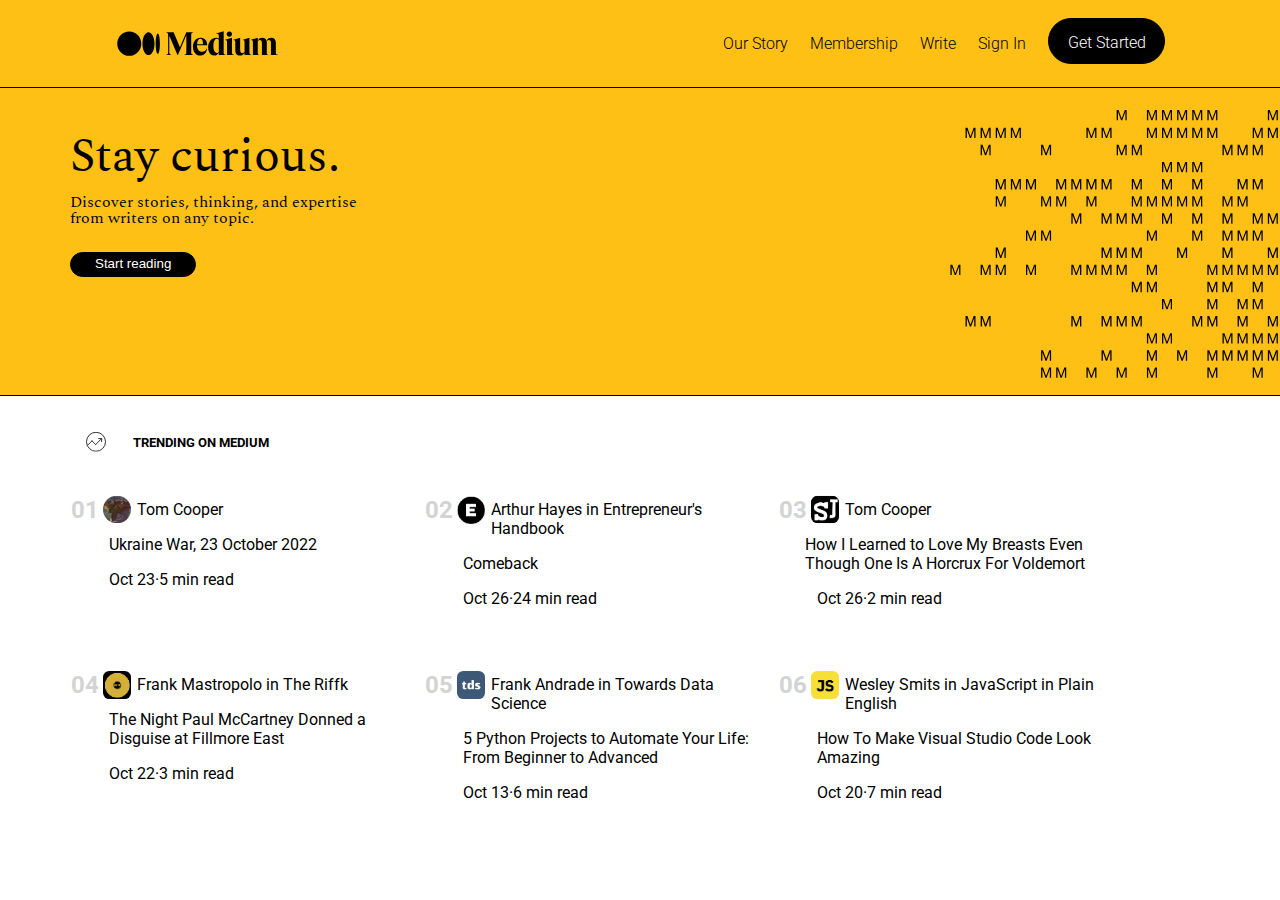
==== S5-P-Medium-Clone-Start(1)/index1.html @ bcf5c6d5 "esame" ====
<!DOCTYPE html>
<html lang="en">
  <head>
    <meta charset="UTF-8" />
    <meta http-equiv="X-UA-Compatible" content="IE=edge" />
    <meta name="viewport" content="width=device-width, initial-scale=1.0" />
    <link rel="stylesheet" href="./assets/css/style.css" />
    <link rel="preconnect" href="https://fonts.googleapis.com" />
    <link rel="preconnect" href="https://fonts.gstatic.com" crossorigin />
    <link
      href="https://fonts.googleapis.com/css2?family=Spectral:wght@400;500;600;700;800&display=swap"
      rel="stylesheet"
    />
    <link rel="preconnect" href="https://fonts.googleapis.com" />
    <link rel="preconnect" href="https://fonts.gstatic.com" crossorigin />
    <link
      href="https://fonts.googleapis.com/css2?family=Roboto:wght@300;400;500;700;900&display=swap"
      rel="stylesheet"
    />

    <title>Medium</title>
  </head>
  <body>
    <header>
      <img src="./assets/imgs/svg/logo.svg" alt="" />
      <nav>
        <p>Our Story</p>
        <p>Membership</p>
        <p>Write</p>
        <p>Sign In</p>
        <button id="buttonuno">Get Started</button>
      </nav>
    </header>
    <div id="stay">
      <div id="text">
        <h1 id="h1">Stay curious.</h1>
        <p id="subtitle">
          Discover stories, thinking, and expertise <br />from writers on any
          topic.
        </p>
        <button id="button2">Start reading</button>
      </div>
      <div id="m">
        <!-- ARTWORK con "M" ripetute -->
        <svg
          xmlns="http://www.w3.org/2000/svg"
          viewBox="0 0 585 462"
          width="585"
          height="462"
          preserveAspectRatio="xMidYMid meet"
          style="
            width: 100%;
            height: 100%;
            transform: translate3d(0px, 0px, 0px);
            content-visibility: visible;
          "
        >
          <defs>
            <clipPath id="__lottie_element_3372">
              <rect width="585" height="462" x="0" y="0"></rect>
            </clipPath>
          </defs>
          <g clip-path="url(#__lottie_element_3372)">
            <g
              fill="rgb(0,0,0)"
              font-size="22"
              font-family="Shne"
              font-style="normal"
              font-weight="normal"
              aria-label=" M M M M M M M M M M M M M M
          M M M M M M M M M M M M M M M M M M M M M
         M M M M M M M M M M M M M M M M M M M M M M M M M
          M M M M M M M M M M M M
          M M M M M M M M M M M M M M M M M M M
          M M M M M M M M M M M M M M M M M M M M M
          M M M M M M M M M M M M M M
         M M M M M M M M M M M M M M M M M
         M M M M M M M M M M M M M M M M M M M
          M M M M M M M M M M M M M M M M M M M M M M M
         M M M M M M M M M M M M
          M M M M M M M M M M M M
          M M M M M M M M M M M M M M M M M M M M M
          M M M M M M M M M M M
          M M M M M M M M M M M M M M M M M
          M M M M M M M M M M M M M M M M
         "
              transform="matrix(1,0,0,1,291,232)"
              opacity="1"
              style="display: block"
            >
              <g
                stroke-linecap="butt"
                stroke-linejoin="round"
                stroke-miterlimit="4"
                transform="matrix(1,0,0,1,-33.238014221191406,-187.70428466796875)"
                opacity="0"
                style="display: inherit"
              >
                <g transform="scale(0.22,0.22)">
                  <g style="display: none"></g>
                </g>
              </g>
              <g
                stroke-linecap="butt"
                stroke-linejoin="round"
                stroke-miterlimit="4"
                transform="matrix(1,0,0,1,-28.6619930267334,-187.70428466796875)"
                opacity="0"
                style="display: inherit"
              >
                <g transform="scale(0.22,0.22)">
                  <g
                    transform="matrix(1,0,0,1,0,0)"
                    opacity="1"
                    style="display: block"
                  >
                    <path
                      d=" M46.82899856567383,0 C46.82899856567383,0 68.98500061035156,-59.518001556396484 68.98500061035156,-59.518001556396484 C68.98500061035156,-59.518001556396484 68.98500061035156,0 68.98500061035156,0 C68.98500061035156,0 77.947998046875,0 77.947998046875,0 C77.947998046875,0 77.947998046875,-72.30799865722656 77.947998046875,-72.30799865722656 C77.947998046875,-72.30799865722656 65.15799713134766,-72.30799865722656 65.15799713134766,-72.30799865722656 C65.15799713134766,-72.30799865722656 43.10300064086914,-12.890999794006348 43.10300064086914,-12.890999794006348 C43.10300064086914,-12.890999794006348 21.14900016784668,-72.30799865722656 21.14900016784668,-72.30799865722656 C21.14900016784668,-72.30799865722656 7.955999851226807,-72.30799865722656 7.955999851226807,-72.30799865722656 C7.955999851226807,-72.30799865722656 7.955999851226807,0 7.955999851226807,0 C7.955999851226807,0 17.020000457763672,0 17.020000457763672,0 C17.020000457763672,0 17.020000457763672,-59.518001556396484 17.020000457763672,-59.518001556396484 C17.020000457763672,-59.518001556396484 39.07500076293945,0 39.07500076293945,0 C39.07500076293945,0 46.82899856567383,0 46.82899856567383,0z"
                    ></path>
                    <g opacity="1" transform="matrix(1,0,0,1,0,0)"></g>
                  </g>
                </g>
              </g>
              <g
                stroke-linecap="butt"
                stroke-linejoin="round"
                stroke-miterlimit="4"
                transform="matrix(1,0,0,1,-9.940010070800781,-187.70428466796875)"
                opacity="0"
                style="display: inherit"
              >
                <g transform="scale(0.22,0.22)">
                  <g style="display: none"></g>
                </g>
              </g>
              <g
                stroke-linecap="butt"
                stroke-linejoin="round"
                stroke-miterlimit="4"
                transform="matrix(1,0,0,1,-5.363988876342773,-187.70428466796875)"
                opacity="0"
                style="display: inherit"
              >
                <g transform="scale(0.22,0.22)">
                  <g
                    transform="matrix(1,0,0,1,0,0)"
                    opacity="1"
                    style="display: block"
                  >
                    <path
                      d=" M46.82899856567383,0 C46.82899856567383,0 68.98500061035156,-59.518001556396484 68.98500061035156,-59.518001556396484 C68.98500061035156,-59.518001556396484 68.98500061035156,0 68.98500061035156,0 C68.98500061035156,0 77.947998046875,0 77.947998046875,0 C77.947998046875,0 77.947998046875,-72.30799865722656 77.947998046875,-72.30799865722656 C77.947998046875,-72.30799865722656 65.15799713134766,-72.30799865722656 65.15799713134766,-72.30799865722656 C65.15799713134766,-72.30799865722656 43.10300064086914,-12.890999794006348 43.10300064086914,-12.890999794006348 C43.10300064086914,-12.890999794006348 21.14900016784668,-72.30799865722656 21.14900016784668,-72.30799865722656 C21.14900016784668,-72.30799865722656 7.955999851226807,-72.30799865722656 7.955999851226807,-72.30799865722656 C7.955999851226807,-72.30799865722656 7.955999851226807,0 7.955999851226807,0 C7.955999851226807,0 17.020000457763672,0 17.020000457763672,0 C17.020000457763672,0 17.020000457763672,-59.518001556396484 17.020000457763672,-59.518001556396484 C17.020000457763672,-59.518001556396484 39.07500076293945,0 39.07500076293945,0 C39.07500076293945,0 46.82899856567383,0 46.82899856567383,0z"
                    ></path>
                    <g opacity="1" transform="matrix(1,0,0,1,0,0)"></g>
                  </g>
                </g>
              </g>
              <g
                stroke-linecap="butt"
                stroke-linejoin="round"
                stroke-miterlimit="4"
                transform="matrix(1,0,0,1,13.357994079589844,-187.70428466796875)"
                opacity="0"
                style="display: inherit"
              >
                <g transform="scale(0.22,0.22)">
                  <g style="display: none"></g>
                </g>
              </g>
              <g
                stroke-linecap="butt"
                stroke-linejoin="round"
                stroke-miterlimit="4"
                transform="matrix(1,0,0,1,17.93400001525879,-187.70428466796875)"
                opacity="0"
                style="display: inherit"
              >
                <g transform="scale(0.22,0.22)">
                  <g
                    transform="matrix(1,0,0,1,0,0)"
                    opacity="1"
                    style="display: block"
                  >
                    <path
                      d=" M46.82899856567383,0 C46.82899856567383,0 68.98500061035156,-59.518001556396484 68.98500061035156,-59.518001556396484 C68.98500061035156,-59.518001556396484 68.98500061035156,0 68.98500061035156,0 C68.98500061035156,0 77.947998046875,0 77.947998046875,0 C77.947998046875,0 77.947998046875,-72.30799865722656 77.947998046875,-72.30799865722656 C77.947998046875,-72.30799865722656 65.15799713134766,-72.30799865722656 65.15799713134766,-72.30799865722656 C65.15799713134766,-72.30799865722656 43.10300064086914,-12.890999794006348 43.10300064086914,-12.890999794006348 C43.10300064086914,-12.890999794006348 21.14900016784668,-72.30799865722656 21.14900016784668,-72.30799865722656 C21.14900016784668,-72.30799865722656 7.955999851226807,-72.30799865722656 7.955999851226807,-72.30799865722656 C7.955999851226807,-72.30799865722656 7.955999851226807,0 7.955999851226807,0 C7.955999851226807,0 17.020000457763672,0 17.020000457763672,0 C17.020000457763672,0 17.020000457763672,-59.518001556396484 17.020000457763672,-59.518001556396484 C17.020000457763672,-59.518001556396484 39.07500076293945,0 39.07500076293945,0 C39.07500076293945,0 46.82899856567383,0 46.82899856567383,0z"
                    ></path>
                    <g opacity="1" transform="matrix(1,0,0,1,0,0)"></g>
                  </g>
                </g>
              </g>
              <g
                stroke-linecap="butt"
                stroke-linejoin="round"
                stroke-miterlimit="4"
                transform="matrix(1,0,0,1,36.65599822998047,-187.70428466796875)"
                opacity="0"
                style="display: inherit"
              >
                <g transform="scale(0.22,0.22)">
                  <g style="display: none"></g>
                </g>
              </g>
              <g
                stroke-linecap="butt"
                stroke-linejoin="round"
                stroke-miterlimit="4"
                transform="matrix(1,0,0,1,41.23198699951172,-187.70428466796875)"
                opacity="1"
                style="display: inherit"
              >
                <g transform="scale(0.22,0.22)">
                  <g
                    transform="matrix(1,0,0,1,0,0)"
                    opacity="1"
                    style="display: block"
                  >
                    <path
                      d=" M46.82899856567383,0 C46.82899856567383,0 68.98500061035156,-59.518001556396484 68.98500061035156,-59.518001556396484 C68.98500061035156,-59.518001556396484 68.98500061035156,0 68.98500061035156,0 C68.98500061035156,0 77.947998046875,0 77.947998046875,0 C77.947998046875,0 77.947998046875,-72.30799865722656 77.947998046875,-72.30799865722656 C77.947998046875,-72.30799865722656 65.15799713134766,-72.30799865722656 65.15799713134766,-72.30799865722656 C65.15799713134766,-72.30799865722656 43.10300064086914,-12.890999794006348 43.10300064086914,-12.890999794006348 C43.10300064086914,-12.890999794006348 21.14900016784668,-72.30799865722656 21.14900016784668,-72.30799865722656 C21.14900016784668,-72.30799865722656 7.955999851226807,-72.30799865722656 7.955999851226807,-72.30799865722656 C7.955999851226807,-72.30799865722656 7.955999851226807,0 7.955999851226807,0 C7.955999851226807,0 17.020000457763672,0 17.020000457763672,0 C17.020000457763672,0 17.020000457763672,-59.518001556396484 17.020000457763672,-59.518001556396484 C17.020000457763672,-59.518001556396484 39.07500076293945,0 39.07500076293945,0 C39.07500076293945,0 46.82899856567383,0 46.82899856567383,0z"
                    ></path>
                    <g opacity="1" transform="matrix(1,0,0,1,0,0)"></g>
                  </g>
                </g>
              </g>
              <g
                stroke-linecap="butt"
                stroke-linejoin="round"
                stroke-miterlimit="4"
                transform="matrix(1,0,0,1,59.954002380371094,-187.70428466796875)"
                opacity="1"
                style="display: inherit"
              >
                <g transform="scale(0.22,0.22)">
                  <g style="display: none"></g>
                </g>
              </g>
              <g
                stroke-linecap="butt"
                stroke-linejoin="round"
                stroke-miterlimit="4"
                transform="matrix(1,0,0,1,64.52999114990234,-187.70428466796875)"
                opacity="0"
                style="display: inherit"
              >
                <g transform="scale(0.22,0.22)">
                  <g
                    transform="matrix(1,0,0,1,0,0)"
                    opacity="1"
                    style="display: block"
                  >
                    <path
                      d=" M46.82899856567383,0 C46.82899856567383,0 68.98500061035156,-59.518001556396484 68.98500061035156,-59.518001556396484 C68.98500061035156,-59.518001556396484 68.98500061035156,0 68.98500061035156,0 C68.98500061035156,0 77.947998046875,0 77.947998046875,0 C77.947998046875,0 77.947998046875,-72.30799865722656 77.947998046875,-72.30799865722656 C77.947998046875,-72.30799865722656 65.15799713134766,-72.30799865722656 65.15799713134766,-72.30799865722656 C65.15799713134766,-72.30799865722656 43.10300064086914,-12.890999794006348 43.10300064086914,-12.890999794006348 C43.10300064086914,-12.890999794006348 21.14900016784668,-72.30799865722656 21.14900016784668,-72.30799865722656 C21.14900016784668,-72.30799865722656 7.955999851226807,-72.30799865722656 7.955999851226807,-72.30799865722656 C7.955999851226807,-72.30799865722656 7.955999851226807,0 7.955999851226807,0 C7.955999851226807,0 17.020000457763672,0 17.020000457763672,0 C17.020000457763672,0 17.020000457763672,-59.518001556396484 17.020000457763672,-59.518001556396484 C17.020000457763672,-59.518001556396484 39.07500076293945,0 39.07500076293945,0 C39.07500076293945,0 46.82899856567383,0 46.82899856567383,0z"
                    ></path>
                    <g opacity="1" transform="matrix(1,0,0,1,0,0)"></g>
                  </g>
                </g>
              </g>
              <g
                stroke-linecap="butt"
                stroke-linejoin="round"
                stroke-miterlimit="4"
                transform="matrix(1,0,0,1,83.25200653076172,-187.70428466796875)"
                opacity="0"
                style="display: inherit"
              >
                <g transform="scale(0.22,0.22)">
                  <g style="display: none"></g>
                </g>
              </g>
              <g
                stroke-linecap="butt"
                stroke-linejoin="round"
                stroke-miterlimit="4"
                transform="matrix(1,0,0,1,87.82799530029297,-187.70428466796875)"
                opacity="1"
                style="display: inherit"
              >
                <g transform="scale(0.22,0.22)">
                  <g
                    transform="matrix(1,0,0,1,0,0)"
                    opacity="1"
                    style="display: block"
                  >
                    <path
                      d=" M46.82899856567383,0 C46.82899856567383,0 68.98500061035156,-59.518001556396484 68.98500061035156,-59.518001556396484 C68.98500061035156,-59.518001556396484 68.98500061035156,0 68.98500061035156,0 C68.98500061035156,0 77.947998046875,0 77.947998046875,0 C77.947998046875,0 77.947998046875,-72.30799865722656 77.947998046875,-72.30799865722656 C77.947998046875,-72.30799865722656 65.15799713134766,-72.30799865722656 65.15799713134766,-72.30799865722656 C65.15799713134766,-72.30799865722656 43.10300064086914,-12.890999794006348 43.10300064086914,-12.890999794006348 C43.10300064086914,-12.890999794006348 21.14900016784668,-72.30799865722656 21.14900016784668,-72.30799865722656 C21.14900016784668,-72.30799865722656 7.955999851226807,-72.30799865722656 7.955999851226807,-72.30799865722656 C7.955999851226807,-72.30799865722656 7.955999851226807,0 7.955999851226807,0 C7.955999851226807,0 17.020000457763672,0 17.020000457763672,0 C17.020000457763672,0 17.020000457763672,-59.518001556396484 17.020000457763672,-59.518001556396484 C17.020000457763672,-59.518001556396484 39.07500076293945,0 39.07500076293945,0 C39.07500076293945,0 46.82899856567383,0 46.82899856567383,0z"
                    ></path>
                    <g opacity="1" transform="matrix(1,0,0,1,0,0)"></g>
                  </g>
                </g>
              </g>
              <g
                stroke-linecap="butt"
                stroke-linejoin="round"
                stroke-miterlimit="4"
                transform="matrix(1,0,0,1,106.54999542236328,-187.70428466796875)"
                opacity="1"
                style="display: inherit"
              >
                <g transform="scale(0.22,0.22)">
                  <g style="display: none"></g>
                </g>
              </g>
              <g
                stroke-linecap="butt"
                stroke-linejoin="round"
                stroke-miterlimit="4"
                transform="matrix(1,0,0,1,111.1259994506836,-187.70428466796875)"
                opacity="1"
                style="display: inherit"
              >
                <g transform="scale(0.22,0.22)">
                  <g
                    transform="matrix(1,0,0,1,0,0)"
                    opacity="1"
                    style="display: block"
                  >
                    <path
                      d=" M46.82899856567383,0 C46.82899856567383,0 68.98500061035156,-59.518001556396484 68.98500061035156,-59.518001556396484 C68.98500061035156,-59.518001556396484 68.98500061035156,0 68.98500061035156,0 C68.98500061035156,0 77.947998046875,0 77.947998046875,0 C77.947998046875,0 77.947998046875,-72.30799865722656 77.947998046875,-72.30799865722656 C77.947998046875,-72.30799865722656 65.15799713134766,-72.30799865722656 65.15799713134766,-72.30799865722656 C65.15799713134766,-72.30799865722656 43.10300064086914,-12.890999794006348 43.10300064086914,-12.890999794006348 C43.10300064086914,-12.890999794006348 21.14900016784668,-72.30799865722656 21.14900016784668,-72.30799865722656 C21.14900016784668,-72.30799865722656 7.955999851226807,-72.30799865722656 7.955999851226807,-72.30799865722656 C7.955999851226807,-72.30799865722656 7.955999851226807,0 7.955999851226807,0 C7.955999851226807,0 17.020000457763672,0 17.020000457763672,0 C17.020000457763672,0 17.020000457763672,-59.518001556396484 17.020000457763672,-59.518001556396484 C17.020000457763672,-59.518001556396484 39.07500076293945,0 39.07500076293945,0 C39.07500076293945,0 46.82899856567383,0 46.82899856567383,0z"
                    ></path>
                    <g opacity="1" transform="matrix(1,0,0,1,0,0)"></g>
                  </g>
                </g>
              </g>
              <g
                stroke-linecap="butt"
                stroke-linejoin="round"
                stroke-miterlimit="4"
                transform="matrix(1,0,0,1,129.84800720214844,-187.70428466796875)"
                opacity="0"
                style="display: inherit"
              >
                <g transform="scale(0.22,0.22)">
                  <g style="display: none"></g>
                </g>
              </g>
              <g
                stroke-linecap="butt"
                stroke-linejoin="round"
                stroke-miterlimit="4"
                transform="matrix(1,0,0,1,134.42401123046875,-187.70428466796875)"
                opacity="1"
                style="display: inherit"
              >
                <g transform="scale(0.22,0.22)">
                  <g
                    transform="matrix(1,0,0,1,0,0)"
                    opacity="1"
                    style="display: block"
                  >
                    <path
                      d=" M46.82899856567383,0 C46.82899856567383,0 68.98500061035156,-59.518001556396484 68.98500061035156,-59.518001556396484 C68.98500061035156,-59.518001556396484 68.98500061035156,0 68.98500061035156,0 C68.98500061035156,0 77.947998046875,0 77.947998046875,0 C77.947998046875,0 77.947998046875,-72.30799865722656 77.947998046875,-72.30799865722656 C77.947998046875,-72.30799865722656 65.15799713134766,-72.30799865722656 65.15799713134766,-72.30799865722656 C65.15799713134766,-72.30799865722656 43.10300064086914,-12.890999794006348 43.10300064086914,-12.890999794006348 C43.10300064086914,-12.890999794006348 21.14900016784668,-72.30799865722656 21.14900016784668,-72.30799865722656 C21.14900016784668,-72.30799865722656 7.955999851226807,-72.30799865722656 7.955999851226807,-72.30799865722656 C7.955999851226807,-72.30799865722656 7.955999851226807,0 7.955999851226807,0 C7.955999851226807,0 17.020000457763672,0 17.020000457763672,0 C17.020000457763672,0 17.020000457763672,-59.518001556396484 17.020000457763672,-59.518001556396484 C17.020000457763672,-59.518001556396484 39.07500076293945,0 39.07500076293945,0 C39.07500076293945,0 46.82899856567383,0 46.82899856567383,0z"
                    ></path>
                    <g opacity="1" transform="matrix(1,0,0,1,0,0)"></g>
                  </g>
                </g>
              </g>
              <g
                stroke-linecap="butt"
                stroke-linejoin="round"
                stroke-miterlimit="4"
                transform="matrix(1,0,0,1,153.14599609375,-187.70428466796875)"
                opacity="1"
                style="display: inherit"
              >
                <g transform="scale(0.22,0.22)">
                  <g style="display: none"></g>
                </g>
              </g>
              <g
                stroke-linecap="butt"
                stroke-linejoin="round"
                stroke-miterlimit="4"
                transform="matrix(1,0,0,1,157.72198486328125,-187.70428466796875)"
                opacity="1"
                style="display: inherit"
              >
                <g transform="scale(0.22,0.22)">
                  <g
                    transform="matrix(1,0,0,1,0,0)"
                    opacity="1"
                    style="display: block"
                  >
                    <path
                      d=" M46.82899856567383,0 C46.82899856567383,0 68.98500061035156,-59.518001556396484 68.98500061035156,-59.518001556396484 C68.98500061035156,-59.518001556396484 68.98500061035156,0 68.98500061035156,0 C68.98500061035156,0 77.947998046875,0 77.947998046875,0 C77.947998046875,0 77.947998046875,-72.30799865722656 77.947998046875,-72.30799865722656 C77.947998046875,-72.30799865722656 65.15799713134766,-72.30799865722656 65.15799713134766,-72.30799865722656 C65.15799713134766,-72.30799865722656 43.10300064086914,-12.890999794006348 43.10300064086914,-12.890999794006348 C43.10300064086914,-12.890999794006348 21.14900016784668,-72.30799865722656 21.14900016784668,-72.30799865722656 C21.14900016784668,-72.30799865722656 7.955999851226807,-72.30799865722656 7.955999851226807,-72.30799865722656 C7.955999851226807,-72.30799865722656 7.955999851226807,0 7.955999851226807,0 C7.955999851226807,0 17.020000457763672,0 17.020000457763672,0 C17.020000457763672,0 17.020000457763672,-59.518001556396484 17.020000457763672,-59.518001556396484 C17.020000457763672,-59.518001556396484 39.07500076293945,0 39.07500076293945,0 C39.07500076293945,0 46.82899856567383,0 46.82899856567383,0z"
                    ></path>
                    <g opacity="1" transform="matrix(1,0,0,1,0,0)"></g>
                  </g>
                </g>
              </g>
              <g
                stroke-linecap="butt"
                stroke-linejoin="round"
                stroke-miterlimit="4"
                transform="matrix(1,0,0,1,176.44398498535156,-187.70428466796875)"
                opacity="1"
                style="display: inherit"
              >
                <g transform="scale(0.22,0.22)">
                  <g style="display: none"></g>
                </g>
              </g>
              <g
                stroke-linecap="butt"
                stroke-linejoin="round"
                stroke-miterlimit="4"
                transform="matrix(1,0,0,1,181.01998901367188,-187.70428466796875)"
                opacity="1"
                style="display: inherit"
              >
                <g transform="scale(0.22,0.22)">
                  <g
                    transform="matrix(1,0,0,1,0,0)"
                    opacity="1"
                    style="display: block"
                  >
                    <path
                      d=" M46.82899856567383,0 C46.82899856567383,0 68.98500061035156,-59.518001556396484 68.98500061035156,-59.518001556396484 C68.98500061035156,-59.518001556396484 68.98500061035156,0 68.98500061035156,0 C68.98500061035156,0 77.947998046875,0 77.947998046875,0 C77.947998046875,0 77.947998046875,-72.30799865722656 77.947998046875,-72.30799865722656 C77.947998046875,-72.30799865722656 65.15799713134766,-72.30799865722656 65.15799713134766,-72.30799865722656 C65.15799713134766,-72.30799865722656 43.10300064086914,-12.890999794006348 43.10300064086914,-12.890999794006348 C43.10300064086914,-12.890999794006348 21.14900016784668,-72.30799865722656 21.14900016784668,-72.30799865722656 C21.14900016784668,-72.30799865722656 7.955999851226807,-72.30799865722656 7.955999851226807,-72.30799865722656 C7.955999851226807,-72.30799865722656 7.955999851226807,0 7.955999851226807,0 C7.955999851226807,0 17.020000457763672,0 17.020000457763672,0 C17.020000457763672,0 17.020000457763672,-59.518001556396484 17.020000457763672,-59.518001556396484 C17.020000457763672,-59.518001556396484 39.07500076293945,0 39.07500076293945,0 C39.07500076293945,0 46.82899856567383,0 46.82899856567383,0z"
                    ></path>
                    <g opacity="1" transform="matrix(1,0,0,1,0,0)"></g>
                  </g>
                </g>
              </g>
              <g
                stroke-linecap="butt"
                stroke-linejoin="round"
                stroke-miterlimit="4"
                transform="matrix(1,0,0,1,199.7419891357422,-187.70428466796875)"
                opacity="0"
                style="display: inherit"
              >
                <g transform="scale(0.22,0.22)">
                  <g style="display: none"></g>
                </g>
              </g>
              <g
                stroke-linecap="butt"
                stroke-linejoin="round"
                stroke-miterlimit="4"
                transform="matrix(1,0,0,1,204.3179931640625,-187.70428466796875)"
                opacity="0"
                style="display: inherit"
              >
                <g transform="scale(0.22,0.22)">
                  <g
                    transform="matrix(1,0,0,1,0,0)"
                    opacity="1"
                    style="display: block"
                  >
                    <path
                      d=" M46.82899856567383,0 C46.82899856567383,0 68.98500061035156,-59.518001556396484 68.98500061035156,-59.518001556396484 C68.98500061035156,-59.518001556396484 68.98500061035156,0 68.98500061035156,0 C68.98500061035156,0 77.947998046875,0 77.947998046875,0 C77.947998046875,0 77.947998046875,-72.30799865722656 77.947998046875,-72.30799865722656 C77.947998046875,-72.30799865722656 65.15799713134766,-72.30799865722656 65.15799713134766,-72.30799865722656 C65.15799713134766,-72.30799865722656 43.10300064086914,-12.890999794006348 43.10300064086914,-12.890999794006348 C43.10300064086914,-12.890999794006348 21.14900016784668,-72.30799865722656 21.14900016784668,-72.30799865722656 C21.14900016784668,-72.30799865722656 7.955999851226807,-72.30799865722656 7.955999851226807,-72.30799865722656 C7.955999851226807,-72.30799865722656 7.955999851226807,0 7.955999851226807,0 C7.955999851226807,0 17.020000457763672,0 17.020000457763672,0 C17.020000457763672,0 17.020000457763672,-59.518001556396484 17.020000457763672,-59.518001556396484 C17.020000457763672,-59.518001556396484 39.07500076293945,0 39.07500076293945,0 C39.07500076293945,0 46.82899856567383,0 46.82899856567383,0z"
                    ></path>
                    <g opacity="1" transform="matrix(1,0,0,1,0,0)"></g>
                  </g>
                </g>
              </g>
              <g
                stroke-linecap="butt"
                stroke-linejoin="round"
                stroke-miterlimit="4"
                transform="matrix(1,0,0,1,223.0399932861328,-187.70428466796875)"
                opacity="0"
                style="display: inherit"
              >
                <g transform="scale(0.22,0.22)">
                  <g style="display: none"></g>
                </g>
              </g>
              <g
                stroke-linecap="butt"
                stroke-linejoin="round"
                stroke-miterlimit="4"
                transform="matrix(1,0,0,1,227.61599731445312,-187.70428466796875)"
                opacity="0"
                style="display: inherit"
              >
                <g transform="scale(0.22,0.22)">
                  <g
                    transform="matrix(1,0,0,1,0,0)"
                    opacity="1"
                    style="display: block"
                  >
                    <path
                      d=" M46.82899856567383,0 C46.82899856567383,0 68.98500061035156,-59.518001556396484 68.98500061035156,-59.518001556396484 C68.98500061035156,-59.518001556396484 68.98500061035156,0 68.98500061035156,0 C68.98500061035156,0 77.947998046875,0 77.947998046875,0 C77.947998046875,0 77.947998046875,-72.30799865722656 77.947998046875,-72.30799865722656 C77.947998046875,-72.30799865722656 65.15799713134766,-72.30799865722656 65.15799713134766,-72.30799865722656 C65.15799713134766,-72.30799865722656 43.10300064086914,-12.890999794006348 43.10300064086914,-12.890999794006348 C43.10300064086914,-12.890999794006348 21.14900016784668,-72.30799865722656 21.14900016784668,-72.30799865722656 C21.14900016784668,-72.30799865722656 7.955999851226807,-72.30799865722656 7.955999851226807,-72.30799865722656 C7.955999851226807,-72.30799865722656 7.955999851226807,0 7.955999851226807,0 C7.955999851226807,0 17.020000457763672,0 17.020000457763672,0 C17.020000457763672,0 17.020000457763672,-59.518001556396484 17.020000457763672,-59.518001556396484 C17.020000457763672,-59.518001556396484 39.07500076293945,0 39.07500076293945,0 C39.07500076293945,0 46.82899856567383,0 46.82899856567383,0z"
                    ></path>
                    <g opacity="1" transform="matrix(1,0,0,1,0,0)"></g>
                  </g>
                </g>
              </g>
              <g
                stroke-linecap="butt"
                stroke-linejoin="round"
                stroke-miterlimit="4"
                transform="matrix(1,0,0,1,246.33799743652344,-187.70428466796875)"
                opacity="1"
                style="display: inherit"
              >
                <g transform="scale(0.22,0.22)">
                  <g style="display: none"></g>
                </g>
              </g>
              <g
                stroke-linecap="butt"
                stroke-linejoin="round"
                stroke-miterlimit="4"
                transform="matrix(1,0,0,1,250.9139862060547,-187.70428466796875)"
                opacity="0"
                style="display: inherit"
              >
                <g transform="scale(0.22,0.22)">
                  <g
                    transform="matrix(1,0,0,1,0,0)"
                    opacity="1"
                    style="display: block"
                  >
                    <path
                      d=" M46.82899856567383,0 C46.82899856567383,0 68.98500061035156,-59.518001556396484 68.98500061035156,-59.518001556396484 C68.98500061035156,-59.518001556396484 68.98500061035156,0 68.98500061035156,0 C68.98500061035156,0 77.947998046875,0 77.947998046875,0 C77.947998046875,0 77.947998046875,-72.30799865722656 77.947998046875,-72.30799865722656 C77.947998046875,-72.30799865722656 65.15799713134766,-72.30799865722656 65.15799713134766,-72.30799865722656 C65.15799713134766,-72.30799865722656 43.10300064086914,-12.890999794006348 43.10300064086914,-12.890999794006348 C43.10300064086914,-12.890999794006348 21.14900016784668,-72.30799865722656 21.14900016784668,-72.30799865722656 C21.14900016784668,-72.30799865722656 7.955999851226807,-72.30799865722656 7.955999851226807,-72.30799865722656 C7.955999851226807,-72.30799865722656 7.955999851226807,0 7.955999851226807,0 C7.955999851226807,0 17.020000457763672,0 17.020000457763672,0 C17.020000457763672,0 17.020000457763672,-59.518001556396484 17.020000457763672,-59.518001556396484 C17.020000457763672,-59.518001556396484 39.07500076293945,0 39.07500076293945,0 C39.07500076293945,0 46.82899856567383,0 46.82899856567383,0z"
                    ></path>
                    <g opacity="1" transform="matrix(1,0,0,1,0,0)"></g>
                  </g>
                </g>
              </g>
              <g
                stroke-linecap="butt"
                stroke-linejoin="round"
                stroke-miterlimit="4"
                transform="matrix(1,0,0,1,269.6360168457031,-187.70428466796875)"
                opacity="0"
                style="display: inherit"
              >
                <g transform="scale(0.22,0.22)">
                  <g style="display: none"></g>
                </g>
              </g>
              <g
                stroke-linecap="butt"
                stroke-linejoin="round"
                stroke-miterlimit="4"
                transform="matrix(1,0,0,1,274.2120056152344,-187.70428466796875)"
                opacity="1"
                style="display: inherit"
              >
                <g transform="scale(0.22,0.22)">
                  <g
                    transform="matrix(1,0,0,1,0,0)"
                    opacity="1"
                    style="display: block"
                  >
                    <path
                      d=" M46.82899856567383,0 C46.82899856567383,0 68.98500061035156,-59.518001556396484 68.98500061035156,-59.518001556396484 C68.98500061035156,-59.518001556396484 68.98500061035156,0 68.98500061035156,0 C68.98500061035156,0 77.947998046875,0 77.947998046875,0 C77.947998046875,0 77.947998046875,-72.30799865722656 77.947998046875,-72.30799865722656 C77.947998046875,-72.30799865722656 65.15799713134766,-72.30799865722656 65.15799713134766,-72.30799865722656 C65.15799713134766,-72.30799865722656 43.10300064086914,-12.890999794006348 43.10300064086914,-12.890999794006348 C43.10300064086914,-12.890999794006348 21.14900016784668,-72.30799865722656 21.14900016784668,-72.30799865722656 C21.14900016784668,-72.30799865722656 7.955999851226807,-72.30799865722656 7.955999851226807,-72.30799865722656 C7.955999851226807,-72.30799865722656 7.955999851226807,0 7.955999851226807,0 C7.955999851226807,0 17.020000457763672,0 17.020000457763672,0 C17.020000457763672,0 17.020000457763672,-59.518001556396484 17.020000457763672,-59.518001556396484 C17.020000457763672,-59.518001556396484 39.07500076293945,0 39.07500076293945,0 C39.07500076293945,0 46.82899856567383,0 46.82899856567383,0z"
                    ></path>
                    <g opacity="1" transform="matrix(1,0,0,1,0,0)"></g>
                  </g>
                </g>
              </g>
              <g
                stroke-linecap="butt"
                stroke-linejoin="round"
                stroke-miterlimit="4"
                style="display: inherit"
              >
                <g transform="scale(0.22,0.22)">
                  <g style="display: none"></g>
                </g>
              </g>
              <g
                stroke-linecap="butt"
                stroke-linejoin="round"
                stroke-miterlimit="4"
                transform="matrix(1,0,0,1,-196.3240203857422,-160.30429077148438)"
                opacity="1"
                style="display: inherit"
              >
                <g transform="scale(0.22,0.22)">
                  <g style="display: none"></g>
                </g>
              </g>
              <g
                stroke-linecap="butt"
                stroke-linejoin="round"
                stroke-miterlimit="4"
                transform="matrix(1,0,0,1,-191.7480010986328,-160.30429077148438)"
                opacity="1"
                style="display: inherit"
              >
                <g transform="scale(0.22,0.22)">
                  <g
                    transform="matrix(1,0,0,1,0,0)"
                    opacity="1"
                    style="display: block"
                  >
                    <path
                      d=" M46.82899856567383,0 C46.82899856567383,0 68.98500061035156,-59.518001556396484 68.98500061035156,-59.518001556396484 C68.98500061035156,-59.518001556396484 68.98500061035156,0 68.98500061035156,0 C68.98500061035156,0 77.947998046875,0 77.947998046875,0 C77.947998046875,0 77.947998046875,-72.30799865722656 77.947998046875,-72.30799865722656 C77.947998046875,-72.30799865722656 65.15799713134766,-72.30799865722656 65.15799713134766,-72.30799865722656 C65.15799713134766,-72.30799865722656 43.10300064086914,-12.890999794006348 43.10300064086914,-12.890999794006348 C43.10300064086914,-12.890999794006348 21.14900016784668,-72.30799865722656 21.14900016784668,-72.30799865722656 C21.14900016784668,-72.30799865722656 7.955999851226807,-72.30799865722656 7.955999851226807,-72.30799865722656 C7.955999851226807,-72.30799865722656 7.955999851226807,0 7.955999851226807,0 C7.955999851226807,0 17.020000457763672,0 17.020000457763672,0 C17.020000457763672,0 17.020000457763672,-59.518001556396484 17.020000457763672,-59.518001556396484 C17.020000457763672,-59.518001556396484 39.07500076293945,0 39.07500076293945,0 C39.07500076293945,0 46.82899856567383,0 46.82899856567383,0z"
                    ></path>
                    <g opacity="1" transform="matrix(1,0,0,1,0,0)"></g>
                  </g>
                </g>
              </g>
              <g
                stroke-linecap="butt"
                stroke-linejoin="round"
                stroke-miterlimit="4"
                transform="matrix(1,0,0,1,-173.02601623535156,-160.30429077148438)"
                opacity="1"
                style="display: inherit"
              >
                <g transform="scale(0.22,0.22)">
                  <g style="display: none"></g>
                </g>
              </g>
              <g
                stroke-linecap="butt"
                stroke-linejoin="round"
                stroke-miterlimit="4"
                transform="matrix(1,0,0,1,-168.4499969482422,-160.30429077148438)"
                opacity="1"
                style="display: inherit"
              >
                <g transform="scale(0.22,0.22)">
                  <g
                    transform="matrix(1,0,0,1,0,0)"
                    opacity="1"
                    style="display: block"
                  >
                    <path
                      d=" M46.82899856567383,0 C46.82899856567383,0 68.98500061035156,-59.518001556396484 68.98500061035156,-59.518001556396484 C68.98500061035156,-59.518001556396484 68.98500061035156,0 68.98500061035156,0 C68.98500061035156,0 77.947998046875,0 77.947998046875,0 C77.947998046875,0 77.947998046875,-72.30799865722656 77.947998046875,-72.30799865722656 C77.947998046875,-72.30799865722656 65.15799713134766,-72.30799865722656 65.15799713134766,-72.30799865722656 C65.15799713134766,-72.30799865722656 43.10300064086914,-12.890999794006348 43.10300064086914,-12.890999794006348 C43.10300064086914,-12.890999794006348 21.14900016784668,-72.30799865722656 21.14900016784668,-72.30799865722656 C21.14900016784668,-72.30799865722656 7.955999851226807,-72.30799865722656 7.955999851226807,-72.30799865722656 C7.955999851226807,-72.30799865722656 7.955999851226807,0 7.955999851226807,0 C7.955999851226807,0 17.020000457763672,0 17.020000457763672,0 C17.020000457763672,0 17.020000457763672,-59.518001556396484 17.020000457763672,-59.518001556396484 C17.020000457763672,-59.518001556396484 39.07500076293945,0 39.07500076293945,0 C39.07500076293945,0 46.82899856567383,0 46.82899856567383,0z"
                    ></path>
                    <g opacity="1" transform="matrix(1,0,0,1,0,0)"></g>
                  </g>
                </g>
              </g>
              <g
                stroke-linecap="butt"
                stroke-linejoin="round"
                stroke-miterlimit="4"
                transform="matrix(1,0,0,1,-149.72801208496094,-160.30429077148438)"
                opacity="0"
                style="display: inherit"
              >
                <g transform="scale(0.22,0.22)">
                  <g style="display: none"></g>
                </g>
              </g>
              <g
                stroke-linecap="butt"
                stroke-linejoin="round"
                stroke-miterlimit="4"
                transform="matrix(1,0,0,1,-145.15200805664062,-160.30429077148438)"
                opacity="1"
                style="display: inherit"
              >
                <g transform="scale(0.22,0.22)">
                  <g
                    transform="matrix(1,0,0,1,0,0)"
                    opacity="1"
                    style="display: block"
                  >
                    <path
                      d=" M46.82899856567383,0 C46.82899856567383,0 68.98500061035156,-59.518001556396484 68.98500061035156,-59.518001556396484 C68.98500061035156,-59.518001556396484 68.98500061035156,0 68.98500061035156,0 C68.98500061035156,0 77.947998046875,0 77.947998046875,0 C77.947998046875,0 77.947998046875,-72.30799865722656 77.947998046875,-72.30799865722656 C77.947998046875,-72.30799865722656 65.15799713134766,-72.30799865722656 65.15799713134766,-72.30799865722656 C65.15799713134766,-72.30799865722656 43.10300064086914,-12.890999794006348 43.10300064086914,-12.890999794006348 C43.10300064086914,-12.890999794006348 21.14900016784668,-72.30799865722656 21.14900016784668,-72.30799865722656 C21.14900016784668,-72.30799865722656 7.955999851226807,-72.30799865722656 7.955999851226807,-72.30799865722656 C7.955999851226807,-72.30799865722656 7.955999851226807,0 7.955999851226807,0 C7.955999851226807,0 17.020000457763672,0 17.020000457763672,0 C17.020000457763672,0 17.020000457763672,-59.518001556396484 17.020000457763672,-59.518001556396484 C17.020000457763672,-59.518001556396484 39.07500076293945,0 39.07500076293945,0 C39.07500076293945,0 46.82899856567383,0 46.82899856567383,0z"
                    ></path>
                    <g opacity="1" transform="matrix(1,0,0,1,0,0)"></g>
                  </g>
                </g>
              </g>
              <g
                stroke-linecap="butt"
                stroke-linejoin="round"
                stroke-miterlimit="4"
                transform="matrix(1,0,0,1,-126.43000793457031,-160.30429077148438)"
                opacity="0"
                style="display: inherit"
              >
                <g transform="scale(0.22,0.22)">
                  <g style="display: none"></g>
                </g>
              </g>
              <g
                stroke-linecap="butt"
                stroke-linejoin="round"
                stroke-miterlimit="4"
                transform="matrix(1,0,0,1,-121.85401916503906,-160.30429077148438)"
                opacity="1"
                style="display: inherit"
              >
                <g transform="scale(0.22,0.22)">
                  <g
                    transform="matrix(1,0,0,1,0,0)"
                    opacity="1"
                    style="display: block"
                  >
                    <path
                      d=" M46.82899856567383,0 C46.82899856567383,0 68.98500061035156,-59.518001556396484 68.98500061035156,-59.518001556396484 C68.98500061035156,-59.518001556396484 68.98500061035156,0 68.98500061035156,0 C68.98500061035156,0 77.947998046875,0 77.947998046875,0 C77.947998046875,0 77.947998046875,-72.30799865722656 77.947998046875,-72.30799865722656 C77.947998046875,-72.30799865722656 65.15799713134766,-72.30799865722656 65.15799713134766,-72.30799865722656 C65.15799713134766,-72.30799865722656 43.10300064086914,-12.890999794006348 43.10300064086914,-12.890999794006348 C43.10300064086914,-12.890999794006348 21.14900016784668,-72.30799865722656 21.14900016784668,-72.30799865722656 C21.14900016784668,-72.30799865722656 7.955999851226807,-72.30799865722656 7.955999851226807,-72.30799865722656 C7.955999851226807,-72.30799865722656 7.955999851226807,0 7.955999851226807,0 C7.955999851226807,0 17.020000457763672,0 17.020000457763672,0 C17.020000457763672,0 17.020000457763672,-59.518001556396484 17.020000457763672,-59.518001556396484 C17.020000457763672,-59.518001556396484 39.07500076293945,0 39.07500076293945,0 C39.07500076293945,0 46.82899856567383,0 46.82899856567383,0z"
                    ></path>
                    <g opacity="1" transform="matrix(1,0,0,1,0,0)"></g>
                  </g>
                </g>
              </g>
              <g
                stroke-linecap="butt"
                stroke-linejoin="round"
                stroke-miterlimit="4"
                transform="matrix(1,0,0,1,-103.13199615478516,-160.30429077148438)"
                opacity="0"
                style="display: inherit"
              >
                <g transform="scale(0.22,0.22)">
                  <g style="display: none"></g>
                </g>
              </g>
              <g
                stroke-linecap="butt"
                stroke-linejoin="round"
                stroke-miterlimit="4"
                transform="matrix(1,0,0,1,-98.5560073852539,-160.30429077148438)"
                opacity="0"
                style="display: inherit"
              >
                <g transform="scale(0.22,0.22)">
                  <g
                    transform="matrix(1,0,0,1,0,0)"
                    opacity="1"
                    style="display: block"
                  >
                    <path
                      d=" M46.82899856567383,0 C46.82899856567383,0 68.98500061035156,-59.518001556396484 68.98500061035156,-59.518001556396484 C68.98500061035156,-59.518001556396484 68.98500061035156,0 68.98500061035156,0 C68.98500061035156,0 77.947998046875,0 77.947998046875,0 C77.947998046875,0 77.947998046875,-72.30799865722656 77.947998046875,-72.30799865722656 C77.947998046875,-72.30799865722656 65.15799713134766,-72.30799865722656 65.15799713134766,-72.30799865722656 C65.15799713134766,-72.30799865722656 43.10300064086914,-12.890999794006348 43.10300064086914,-12.890999794006348 C43.10300064086914,-12.890999794006348 21.14900016784668,-72.30799865722656 21.14900016784668,-72.30799865722656 C21.14900016784668,-72.30799865722656 7.955999851226807,-72.30799865722656 7.955999851226807,-72.30799865722656 C7.955999851226807,-72.30799865722656 7.955999851226807,0 7.955999851226807,0 C7.955999851226807,0 17.020000457763672,0 17.020000457763672,0 C17.020000457763672,0 17.020000457763672,-59.518001556396484 17.020000457763672,-59.518001556396484 C17.020000457763672,-59.518001556396484 39.07500076293945,0 39.07500076293945,0 C39.07500076293945,0 46.82899856567383,0 46.82899856567383,0z"
                    ></path>
                    <g opacity="1" transform="matrix(1,0,0,1,0,0)"></g>
                  </g>
                </g>
              </g>
              <g
                stroke-linecap="butt"
                stroke-linejoin="round"
                stroke-miterlimit="4"
                transform="matrix(1,0,0,1,-79.83399200439453,-160.30429077148438)"
                opacity="0"
                style="display: inherit"
              >
                <g transform="scale(0.22,0.22)">
                  <g style="display: none"></g>
                </g>
              </g>
              <g
                stroke-linecap="butt"
                stroke-linejoin="round"
                stroke-miterlimit="4"
                transform="matrix(1,0,0,1,-75.25800323486328,-160.30429077148438)"
                opacity="0"
                style="display: inherit"
              >
                <g transform="scale(0.22,0.22)">
                  <g
                    transform="matrix(1,0,0,1,0,0)"
                    opacity="1"
                    style="display: block"
                  >
                    <path
                      d=" M46.82899856567383,0 C46.82899856567383,0 68.98500061035156,-59.518001556396484 68.98500061035156,-59.518001556396484 C68.98500061035156,-59.518001556396484 68.98500061035156,0 68.98500061035156,0 C68.98500061035156,0 77.947998046875,0 77.947998046875,0 C77.947998046875,0 77.947998046875,-72.30799865722656 77.947998046875,-72.30799865722656 C77.947998046875,-72.30799865722656 65.15799713134766,-72.30799865722656 65.15799713134766,-72.30799865722656 C65.15799713134766,-72.30799865722656 43.10300064086914,-12.890999794006348 43.10300064086914,-12.890999794006348 C43.10300064086914,-12.890999794006348 21.14900016784668,-72.30799865722656 21.14900016784668,-72.30799865722656 C21.14900016784668,-72.30799865722656 7.955999851226807,-72.30799865722656 7.955999851226807,-72.30799865722656 C7.955999851226807,-72.30799865722656 7.955999851226807,0 7.955999851226807,0 C7.955999851226807,0 17.020000457763672,0 17.020000457763672,0 C17.020000457763672,0 17.020000457763672,-59.518001556396484 17.020000457763672,-59.518001556396484 C17.020000457763672,-59.518001556396484 39.07500076293945,0 39.07500076293945,0 C39.07500076293945,0 46.82899856567383,0 46.82899856567383,0z"
                    ></path>
                    <g opacity="1" transform="matrix(1,0,0,1,0,0)"></g>
                  </g>
                </g>
              </g>
              <g
                stroke-linecap="butt"
                stroke-linejoin="round"
                stroke-miterlimit="4"
                transform="matrix(1,0,0,1,-56.536006927490234,-160.30429077148438)"
                opacity="1"
                style="display: inherit"
              >
                <g transform="scale(0.22,0.22)">
                  <g style="display: none"></g>
                </g>
              </g>
              <g
                stroke-linecap="butt"
                stroke-linejoin="round"
                stroke-miterlimit="4"
                transform="matrix(1,0,0,1,-51.959999084472656,-160.30429077148438)"
                opacity="0"
                style="display: inherit"
              >
                <g transform="scale(0.22,0.22)">
                  <g
                    transform="matrix(1,0,0,1,0,0)"
                    opacity="1"
                    style="display: block"
                  >
                    <path
                      d=" M46.82899856567383,0 C46.82899856567383,0 68.98500061035156,-59.518001556396484 68.98500061035156,-59.518001556396484 C68.98500061035156,-59.518001556396484 68.98500061035156,0 68.98500061035156,0 C68.98500061035156,0 77.947998046875,0 77.947998046875,0 C77.947998046875,0 77.947998046875,-72.30799865722656 77.947998046875,-72.30799865722656 C77.947998046875,-72.30799865722656 65.15799713134766,-72.30799865722656 65.15799713134766,-72.30799865722656 C65.15799713134766,-72.30799865722656 43.10300064086914,-12.890999794006348 43.10300064086914,-12.890999794006348 C43.10300064086914,-12.890999794006348 21.14900016784668,-72.30799865722656 21.14900016784668,-72.30799865722656 C21.14900016784668,-72.30799865722656 7.955999851226807,-72.30799865722656 7.955999851226807,-72.30799865722656 C7.955999851226807,-72.30799865722656 7.955999851226807,0 7.955999851226807,0 C7.955999851226807,0 17.020000457763672,0 17.020000457763672,0 C17.020000457763672,0 17.020000457763672,-59.518001556396484 17.020000457763672,-59.518001556396484 C17.020000457763672,-59.518001556396484 39.07500076293945,0 39.07500076293945,0 C39.07500076293945,0 46.82899856567383,0 46.82899856567383,0z"
                    ></path>
                    <g opacity="1" transform="matrix(1,0,0,1,0,0)"></g>
                  </g>
                </g>
              </g>
              <g
                stroke-linecap="butt"
                stroke-linejoin="round"
                stroke-miterlimit="4"
                transform="matrix(1,0,0,1,-33.23800277709961,-160.30429077148438)"
                opacity="1"
                style="display: inherit"
              >
                <g transform="scale(0.22,0.22)">
                  <g style="display: none"></g>
                </g>
              </g>
              <g
                stroke-linecap="butt"
                stroke-linejoin="round"
                stroke-miterlimit="4"
                transform="matrix(1,0,0,1,-28.661996841430664,-160.30429077148438)"
                opacity="0"
                style="display: inherit"
              >
                <g transform="scale(0.22,0.22)">
                  <g
                    transform="matrix(1,0,0,1,0,0)"
                    opacity="1"
                    style="display: block"
                  >
                    <path
                      d=" M46.82899856567383,0 C46.82899856567383,0 68.98500061035156,-59.518001556396484 68.98500061035156,-59.518001556396484 C68.98500061035156,-59.518001556396484 68.98500061035156,0 68.98500061035156,0 C68.98500061035156,0 77.947998046875,0 77.947998046875,0 C77.947998046875,0 77.947998046875,-72.30799865722656 77.947998046875,-72.30799865722656 C77.947998046875,-72.30799865722656 65.15799713134766,-72.30799865722656 65.15799713134766,-72.30799865722656 C65.15799713134766,-72.30799865722656 43.10300064086914,-12.890999794006348 43.10300064086914,-12.890999794006348 C43.10300064086914,-12.890999794006348 21.14900016784668,-72.30799865722656 21.14900016784668,-72.30799865722656 C21.14900016784668,-72.30799865722656 7.955999851226807,-72.30799865722656 7.955999851226807,-72.30799865722656 C7.955999851226807,-72.30799865722656 7.955999851226807,0 7.955999851226807,0 C7.955999851226807,0 17.020000457763672,0 17.020000457763672,0 C17.020000457763672,0 17.020000457763672,-59.518001556396484 17.020000457763672,-59.518001556396484 C17.020000457763672,-59.518001556396484 39.07500076293945,0 39.07500076293945,0 C39.07500076293945,0 46.82899856567383,0 46.82899856567383,0z"
                    ></path>
                    <g opacity="1" transform="matrix(1,0,0,1,0,0)"></g>
                  </g>
                </g>
              </g>
              <g
                stroke-linecap="butt"
                stroke-linejoin="round"
                stroke-miterlimit="4"
                transform="matrix(1,0,0,1,-9.939996719360352,-160.30429077148438)"
                opacity="0"
                style="display: inherit"
              >
                <g transform="scale(0.22,0.22)">
                  <g style="display: none"></g>
                </g>
              </g>
              <g
                stroke-linecap="butt"
                stroke-linejoin="round"
                stroke-miterlimit="4"
                transform="matrix(1,0,0,1,-5.364006042480469,-160.30429077148438)"
                opacity="1"
                style="display: inherit"
              >
                <g transform="scale(0.22,0.22)">
                  <g
                    transform="matrix(1,0,0,1,0,0)"
                    opacity="1"
                    style="display: block"
                  >
                    <path
                      d=" M46.82899856567383,0 C46.82899856567383,0 68.98500061035156,-59.518001556396484 68.98500061035156,-59.518001556396484 C68.98500061035156,-59.518001556396484 68.98500061035156,0 68.98500061035156,0 C68.98500061035156,0 77.947998046875,0 77.947998046875,0 C77.947998046875,0 77.947998046875,-72.30799865722656 77.947998046875,-72.30799865722656 C77.947998046875,-72.30799865722656 65.15799713134766,-72.30799865722656 65.15799713134766,-72.30799865722656 C65.15799713134766,-72.30799865722656 43.10300064086914,-12.890999794006348 43.10300064086914,-12.890999794006348 C43.10300064086914,-12.890999794006348 21.14900016784668,-72.30799865722656 21.14900016784668,-72.30799865722656 C21.14900016784668,-72.30799865722656 7.955999851226807,-72.30799865722656 7.955999851226807,-72.30799865722656 C7.955999851226807,-72.30799865722656 7.955999851226807,0 7.955999851226807,0 C7.955999851226807,0 17.020000457763672,0 17.020000457763672,0 C17.020000457763672,0 17.020000457763672,-59.518001556396484 17.020000457763672,-59.518001556396484 C17.020000457763672,-59.518001556396484 39.07500076293945,0 39.07500076293945,0 C39.07500076293945,0 46.82899856567383,0 46.82899856567383,0z"
                    ></path>
                    <g opacity="1" transform="matrix(1,0,0,1,0,0)"></g>
                  </g>
                </g>
              </g>
              <g
                stroke-linecap="butt"
                stroke-linejoin="round"
                stroke-miterlimit="4"
                transform="matrix(1,0,0,1,13.357992172241211,-160.30429077148438)"
                opacity="0"
                style="display: inherit"
              >
                <g transform="scale(0.22,0.22)">
                  <g style="display: none"></g>
                </g>
              </g>
              <g
                stroke-linecap="butt"
                stroke-linejoin="round"
                stroke-miterlimit="4"
                transform="matrix(1,0,0,1,17.933998107910156,-160.30429077148438)"
                opacity="1"
                style="display: inherit"
              >
                <g transform="scale(0.22,0.22)">
                  <g
                    transform="matrix(1,0,0,1,0,0)"
                    opacity="1"
                    style="display: block"
                  >
                    <path
                      d=" M46.82899856567383,0 C46.82899856567383,0 68.98500061035156,-59.518001556396484 68.98500061035156,-59.518001556396484 C68.98500061035156,-59.518001556396484 68.98500061035156,0 68.98500061035156,0 C68.98500061035156,0 77.947998046875,0 77.947998046875,0 C77.947998046875,0 77.947998046875,-72.30799865722656 77.947998046875,-72.30799865722656 C77.947998046875,-72.30799865722656 65.15799713134766,-72.30799865722656 65.15799713134766,-72.30799865722656 C65.15799713134766,-72.30799865722656 43.10300064086914,-12.890999794006348 43.10300064086914,-12.890999794006348 C43.10300064086914,-12.890999794006348 21.14900016784668,-72.30799865722656 21.14900016784668,-72.30799865722656 C21.14900016784668,-72.30799865722656 7.955999851226807,-72.30799865722656 7.955999851226807,-72.30799865722656 C7.955999851226807,-72.30799865722656 7.955999851226807,0 7.955999851226807,0 C7.955999851226807,0 17.020000457763672,0 17.020000457763672,0 C17.020000457763672,0 17.020000457763672,-59.518001556396484 17.020000457763672,-59.518001556396484 C17.020000457763672,-59.518001556396484 39.07500076293945,0 39.07500076293945,0 C39.07500076293945,0 46.82899856567383,0 46.82899856567383,0z"
                    ></path>
                    <g opacity="1" transform="matrix(1,0,0,1,0,0)"></g>
                  </g>
                </g>
              </g>
              <g
                stroke-linecap="butt"
                stroke-linejoin="round"
                stroke-miterlimit="4"
                transform="matrix(1,0,0,1,36.6559944152832,-160.30429077148438)"
                opacity="1"
                style="display: inherit"
              >
                <g transform="scale(0.22,0.22)">
                  <g style="display: none"></g>
                </g>
              </g>
              <g
                stroke-linecap="butt"
                stroke-linejoin="round"
                stroke-miterlimit="4"
                transform="matrix(1,0,0,1,41.23200225830078,-160.30429077148438)"
                opacity="0"
                style="display: inherit"
              >
                <g transform="scale(0.22,0.22)">
                  <g
                    transform="matrix(1,0,0,1,0,0)"
                    opacity="1"
                    style="display: block"
                  >
                    <path
                      d=" M46.82899856567383,0 C46.82899856567383,0 68.98500061035156,-59.518001556396484 68.98500061035156,-59.518001556396484 C68.98500061035156,-59.518001556396484 68.98500061035156,0 68.98500061035156,0 C68.98500061035156,0 77.947998046875,0 77.947998046875,0 C77.947998046875,0 77.947998046875,-72.30799865722656 77.947998046875,-72.30799865722656 C77.947998046875,-72.30799865722656 65.15799713134766,-72.30799865722656 65.15799713134766,-72.30799865722656 C65.15799713134766,-72.30799865722656 43.10300064086914,-12.890999794006348 43.10300064086914,-12.890999794006348 C43.10300064086914,-12.890999794006348 21.14900016784668,-72.30799865722656 21.14900016784668,-72.30799865722656 C21.14900016784668,-72.30799865722656 7.955999851226807,-72.30799865722656 7.955999851226807,-72.30799865722656 C7.955999851226807,-72.30799865722656 7.955999851226807,0 7.955999851226807,0 C7.955999851226807,0 17.020000457763672,0 17.020000457763672,0 C17.020000457763672,0 17.020000457763672,-59.518001556396484 17.020000457763672,-59.518001556396484 C17.020000457763672,-59.518001556396484 39.07500076293945,0 39.07500076293945,0 C39.07500076293945,0 46.82899856567383,0 46.82899856567383,0z"
                    ></path>
                    <g opacity="1" transform="matrix(1,0,0,1,0,0)"></g>
                  </g>
                </g>
              </g>
              <g
                stroke-linecap="butt"
                stroke-linejoin="round"
                stroke-miterlimit="4"
                transform="matrix(1,0,0,1,59.95399856567383,-160.30429077148438)"
                opacity="1"
                style="display: inherit"
              >
                <g transform="scale(0.22,0.22)">
                  <g style="display: none"></g>
                </g>
              </g>
              <g
                stroke-linecap="butt"
                stroke-linejoin="round"
                stroke-miterlimit="4"
                transform="matrix(1,0,0,1,64.5300064086914,-160.30429077148438)"
                opacity="0"
                style="display: inherit"
              >
                <g transform="scale(0.22,0.22)">
                  <g
                    transform="matrix(1,0,0,1,0,0)"
                    opacity="1"
                    style="display: block"
                  >
                    <path
                      d=" M46.82899856567383,0 C46.82899856567383,0 68.98500061035156,-59.518001556396484 68.98500061035156,-59.518001556396484 C68.98500061035156,-59.518001556396484 68.98500061035156,0 68.98500061035156,0 C68.98500061035156,0 77.947998046875,0 77.947998046875,0 C77.947998046875,0 77.947998046875,-72.30799865722656 77.947998046875,-72.30799865722656 C77.947998046875,-72.30799865722656 65.15799713134766,-72.30799865722656 65.15799713134766,-72.30799865722656 C65.15799713134766,-72.30799865722656 43.10300064086914,-12.890999794006348 43.10300064086914,-12.890999794006348 C43.10300064086914,-12.890999794006348 21.14900016784668,-72.30799865722656 21.14900016784668,-72.30799865722656 C21.14900016784668,-72.30799865722656 7.955999851226807,-72.30799865722656 7.955999851226807,-72.30799865722656 C7.955999851226807,-72.30799865722656 7.955999851226807,0 7.955999851226807,0 C7.955999851226807,0 17.020000457763672,0 17.020000457763672,0 C17.020000457763672,0 17.020000457763672,-59.518001556396484 17.020000457763672,-59.518001556396484 C17.020000457763672,-59.518001556396484 39.07500076293945,0 39.07500076293945,0 C39.07500076293945,0 46.82899856567383,0 46.82899856567383,0z"
                    ></path>
                    <g opacity="1" transform="matrix(1,0,0,1,0,0)"></g>
                  </g>
                </g>
              </g>
              <g
                stroke-linecap="butt"
                stroke-linejoin="round"
                stroke-miterlimit="4"
                transform="matrix(1,0,0,1,83.25200653076172,-160.30429077148438)"
                opacity="0"
                style="display: inherit"
              >
                <g transform="scale(0.22,0.22)">
                  <g style="display: none"></g>
                </g>
              </g>
              <g
                stroke-linecap="butt"
                stroke-linejoin="round"
                stroke-miterlimit="4"
                transform="matrix(1,0,0,1,87.82799530029297,-160.30429077148438)"
                opacity="1"
                style="display: inherit"
              >
                <g transform="scale(0.22,0.22)">
                  <g
                    transform="matrix(1,0,0,1,0,0)"
                    opacity="1"
                    style="display: block"
                  >
                    <path
                      d=" M46.82899856567383,0 C46.82899856567383,0 68.98500061035156,-59.518001556396484 68.98500061035156,-59.518001556396484 C68.98500061035156,-59.518001556396484 68.98500061035156,0 68.98500061035156,0 C68.98500061035156,0 77.947998046875,0 77.947998046875,0 C77.947998046875,0 77.947998046875,-72.30799865722656 77.947998046875,-72.30799865722656 C77.947998046875,-72.30799865722656 65.15799713134766,-72.30799865722656 65.15799713134766,-72.30799865722656 C65.15799713134766,-72.30799865722656 43.10300064086914,-12.890999794006348 43.10300064086914,-12.890999794006348 C43.10300064086914,-12.890999794006348 21.14900016784668,-72.30799865722656 21.14900016784668,-72.30799865722656 C21.14900016784668,-72.30799865722656 7.955999851226807,-72.30799865722656 7.955999851226807,-72.30799865722656 C7.955999851226807,-72.30799865722656 7.955999851226807,0 7.955999851226807,0 C7.955999851226807,0 17.020000457763672,0 17.020000457763672,0 C17.020000457763672,0 17.020000457763672,-59.518001556396484 17.020000457763672,-59.518001556396484 C17.020000457763672,-59.518001556396484 39.07500076293945,0 39.07500076293945,0 C39.07500076293945,0 46.82899856567383,0 46.82899856567383,0z"
                    ></path>
                    <g opacity="1" transform="matrix(1,0,0,1,0,0)"></g>
                  </g>
                </g>
              </g>
              <g
                stroke-linecap="butt"
                stroke-linejoin="round"
                stroke-miterlimit="4"
                transform="matrix(1,0,0,1,106.55001068115234,-160.30429077148438)"
                opacity="1"
                style="display: inherit"
              >
                <g transform="scale(0.22,0.22)">
                  <g style="display: none"></g>
                </g>
              </g>
              <g
                stroke-linecap="butt"
                stroke-linejoin="round"
                stroke-miterlimit="4"
                transform="matrix(1,0,0,1,111.1259994506836,-160.30429077148438)"
                opacity="1"
                style="display: inherit"
              >
                <g transform="scale(0.22,0.22)">
                  <g
                    transform="matrix(1,0,0,1,0,0)"
                    opacity="1"
                    style="display: block"
                  >
                    <path
                      d=" M46.82899856567383,0 C46.82899856567383,0 68.98500061035156,-59.518001556396484 68.98500061035156,-59.518001556396484 C68.98500061035156,-59.518001556396484 68.98500061035156,0 68.98500061035156,0 C68.98500061035156,0 77.947998046875,0 77.947998046875,0 C77.947998046875,0 77.947998046875,-72.30799865722656 77.947998046875,-72.30799865722656 C77.947998046875,-72.30799865722656 65.15799713134766,-72.30799865722656 65.15799713134766,-72.30799865722656 C65.15799713134766,-72.30799865722656 43.10300064086914,-12.890999794006348 43.10300064086914,-12.890999794006348 C43.10300064086914,-12.890999794006348 21.14900016784668,-72.30799865722656 21.14900016784668,-72.30799865722656 C21.14900016784668,-72.30799865722656 7.955999851226807,-72.30799865722656 7.955999851226807,-72.30799865722656 C7.955999851226807,-72.30799865722656 7.955999851226807,0 7.955999851226807,0 C7.955999851226807,0 17.020000457763672,0 17.020000457763672,0 C17.020000457763672,0 17.020000457763672,-59.518001556396484 17.020000457763672,-59.518001556396484 C17.020000457763672,-59.518001556396484 39.07500076293945,0 39.07500076293945,0 C39.07500076293945,0 46.82899856567383,0 46.82899856567383,0z"
                    ></path>
                    <g opacity="1" transform="matrix(1,0,0,1,0,0)"></g>
                  </g>
                </g>
              </g>
              <g
                stroke-linecap="butt"
                stroke-linejoin="round"
                stroke-miterlimit="4"
                transform="matrix(1,0,0,1,129.8480224609375,-160.30429077148438)"
                opacity="0"
                style="display: inherit"
              >
                <g transform="scale(0.22,0.22)">
                  <g style="display: none"></g>
                </g>
              </g>
              <g
                stroke-linecap="butt"
                stroke-linejoin="round"
                stroke-miterlimit="4"
                transform="matrix(1,0,0,1,134.42401123046875,-160.30429077148438)"
                opacity="1"
                style="display: inherit"
              >
                <g transform="scale(0.22,0.22)">
                  <g
                    transform="matrix(1,0,0,1,0,0)"
                    opacity="1"
                    style="display: block"
                  >
                    <path
                      d=" M46.82899856567383,0 C46.82899856567383,0 68.98500061035156,-59.518001556396484 68.98500061035156,-59.518001556396484 C68.98500061035156,-59.518001556396484 68.98500061035156,0 68.98500061035156,0 C68.98500061035156,0 77.947998046875,0 77.947998046875,0 C77.947998046875,0 77.947998046875,-72.30799865722656 77.947998046875,-72.30799865722656 C77.947998046875,-72.30799865722656 65.15799713134766,-72.30799865722656 65.15799713134766,-72.30799865722656 C65.15799713134766,-72.30799865722656 43.10300064086914,-12.890999794006348 43.10300064086914,-12.890999794006348 C43.10300064086914,-12.890999794006348 21.14900016784668,-72.30799865722656 21.14900016784668,-72.30799865722656 C21.14900016784668,-72.30799865722656 7.955999851226807,-72.30799865722656 7.955999851226807,-72.30799865722656 C7.955999851226807,-72.30799865722656 7.955999851226807,0 7.955999851226807,0 C7.955999851226807,0 17.020000457763672,0 17.020000457763672,0 C17.020000457763672,0 17.020000457763672,-59.518001556396484 17.020000457763672,-59.518001556396484 C17.020000457763672,-59.518001556396484 39.07500076293945,0 39.07500076293945,0 C39.07500076293945,0 46.82899856567383,0 46.82899856567383,0z"
                    ></path>
                    <g opacity="1" transform="matrix(1,0,0,1,0,0)"></g>
                  </g>
                </g>
              </g>
              <g
                stroke-linecap="butt"
                stroke-linejoin="round"
                stroke-miterlimit="4"
                transform="matrix(1,0,0,1,153.14598083496094,-160.30429077148438)"
                opacity="1"
                style="display: inherit"
              >
                <g transform="scale(0.22,0.22)">
                  <g style="display: none"></g>
                </g>
              </g>
              <g
                stroke-linecap="butt"
                stroke-linejoin="round"
                stroke-miterlimit="4"
                transform="matrix(1,0,0,1,157.7220001220703,-160.30429077148438)"
                opacity="1"
                style="display: inherit"
              >
                <g transform="scale(0.22,0.22)">
                  <g
                    transform="matrix(1,0,0,1,0,0)"
                    opacity="1"
                    style="display: block"
                  >
                    <path
                      d=" M46.82899856567383,0 C46.82899856567383,0 68.98500061035156,-59.518001556396484 68.98500061035156,-59.518001556396484 C68.98500061035156,-59.518001556396484 68.98500061035156,0 68.98500061035156,0 C68.98500061035156,0 77.947998046875,0 77.947998046875,0 C77.947998046875,0 77.947998046875,-72.30799865722656 77.947998046875,-72.30799865722656 C77.947998046875,-72.30799865722656 65.15799713134766,-72.30799865722656 65.15799713134766,-72.30799865722656 C65.15799713134766,-72.30799865722656 43.10300064086914,-12.890999794006348 43.10300064086914,-12.890999794006348 C43.10300064086914,-12.890999794006348 21.14900016784668,-72.30799865722656 21.14900016784668,-72.30799865722656 C21.14900016784668,-72.30799865722656 7.955999851226807,-72.30799865722656 7.955999851226807,-72.30799865722656 C7.955999851226807,-72.30799865722656 7.955999851226807,0 7.955999851226807,0 C7.955999851226807,0 17.020000457763672,0 17.020000457763672,0 C17.020000457763672,0 17.020000457763672,-59.518001556396484 17.020000457763672,-59.518001556396484 C17.020000457763672,-59.518001556396484 39.07500076293945,0 39.07500076293945,0 C39.07500076293945,0 46.82899856567383,0 46.82899856567383,0z"
                    ></path>
                    <g opacity="1" transform="matrix(1,0,0,1,0,0)"></g>
                  </g>
                </g>
              </g>
              <g
                stroke-linecap="butt"
                stroke-linejoin="round"
                stroke-miterlimit="4"
                transform="matrix(1,0,0,1,176.44398498535156,-160.30429077148438)"
                opacity="0"
                style="display: inherit"
              >
                <g transform="scale(0.22,0.22)">
                  <g style="display: none"></g>
                </g>
              </g>
              <g
                stroke-linecap="butt"
                stroke-linejoin="round"
                stroke-miterlimit="4"
                transform="matrix(1,0,0,1,181.02000427246094,-160.30429077148438)"
                opacity="1"
                style="display: inherit"
              >
                <g transform="scale(0.22,0.22)">
                  <g
                    transform="matrix(1,0,0,1,0,0)"
                    opacity="1"
                    style="display: block"
                  >
                    <path
                      d=" M46.82899856567383,0 C46.82899856567383,0 68.98500061035156,-59.518001556396484 68.98500061035156,-59.518001556396484 C68.98500061035156,-59.518001556396484 68.98500061035156,0 68.98500061035156,0 C68.98500061035156,0 77.947998046875,0 77.947998046875,0 C77.947998046875,0 77.947998046875,-72.30799865722656 77.947998046875,-72.30799865722656 C77.947998046875,-72.30799865722656 65.15799713134766,-72.30799865722656 65.15799713134766,-72.30799865722656 C65.15799713134766,-72.30799865722656 43.10300064086914,-12.890999794006348 43.10300064086914,-12.890999794006348 C43.10300064086914,-12.890999794006348 21.14900016784668,-72.30799865722656 21.14900016784668,-72.30799865722656 C21.14900016784668,-72.30799865722656 7.955999851226807,-72.30799865722656 7.955999851226807,-72.30799865722656 C7.955999851226807,-72.30799865722656 7.955999851226807,0 7.955999851226807,0 C7.955999851226807,0 17.020000457763672,0 17.020000457763672,0 C17.020000457763672,0 17.020000457763672,-59.518001556396484 17.020000457763672,-59.518001556396484 C17.020000457763672,-59.518001556396484 39.07500076293945,0 39.07500076293945,0 C39.07500076293945,0 46.82899856567383,0 46.82899856567383,0z"
                    ></path>
                    <g opacity="1" transform="matrix(1,0,0,1,0,0)"></g>
                  </g>
                </g>
              </g>
              <g
                stroke-linecap="butt"
                stroke-linejoin="round"
                stroke-miterlimit="4"
                transform="matrix(1,0,0,1,199.7419891357422,-160.30429077148438)"
                opacity="1"
                style="display: inherit"
              >
                <g transform="scale(0.22,0.22)">
                  <g style="display: none"></g>
                </g>
              </g>
              <g
                stroke-linecap="butt"
                stroke-linejoin="round"
                stroke-miterlimit="4"
                transform="matrix(1,0,0,1,204.31797790527344,-160.30429077148438)"
                opacity="0"
                style="display: inherit"
              >
                <g transform="scale(0.22,0.22)">
                  <g
                    transform="matrix(1,0,0,1,0,0)"
                    opacity="1"
                    style="display: block"
                  >
                    <path
                      d=" M46.82899856567383,0 C46.82899856567383,0 68.98500061035156,-59.518001556396484 68.98500061035156,-59.518001556396484 C68.98500061035156,-59.518001556396484 68.98500061035156,0 68.98500061035156,0 C68.98500061035156,0 77.947998046875,0 77.947998046875,0 C77.947998046875,0 77.947998046875,-72.30799865722656 77.947998046875,-72.30799865722656 C77.947998046875,-72.30799865722656 65.15799713134766,-72.30799865722656 65.15799713134766,-72.30799865722656 C65.15799713134766,-72.30799865722656 43.10300064086914,-12.890999794006348 43.10300064086914,-12.890999794006348 C43.10300064086914,-12.890999794006348 21.14900016784668,-72.30799865722656 21.14900016784668,-72.30799865722656 C21.14900016784668,-72.30799865722656 7.955999851226807,-72.30799865722656 7.955999851226807,-72.30799865722656 C7.955999851226807,-72.30799865722656 7.955999851226807,0 7.955999851226807,0 C7.955999851226807,0 17.020000457763672,0 17.020000457763672,0 C17.020000457763672,0 17.020000457763672,-59.518001556396484 17.020000457763672,-59.518001556396484 C17.020000457763672,-59.518001556396484 39.07500076293945,0 39.07500076293945,0 C39.07500076293945,0 46.82899856567383,0 46.82899856567383,0z"
                    ></path>
                    <g opacity="1" transform="matrix(1,0,0,1,0,0)"></g>
                  </g>
                </g>
              </g>
              <g
                stroke-linecap="butt"
                stroke-linejoin="round"
                stroke-miterlimit="4"
                transform="matrix(1,0,0,1,223.0399932861328,-160.30429077148438)"
                opacity="1"
                style="display: inherit"
              >
                <g transform="scale(0.22,0.22)">
                  <g style="display: none"></g>
                </g>
              </g>
              <g
                stroke-linecap="butt"
                stroke-linejoin="round"
                stroke-miterlimit="4"
                transform="matrix(1,0,0,1,227.61598205566406,-160.30429077148438)"
                opacity="0"
                style="display: inherit"
              >
                <g transform="scale(0.22,0.22)">
                  <g
                    transform="matrix(1,0,0,1,0,0)"
                    opacity="1"
                    style="display: block"
                  >
                    <path
                      d=" M46.82899856567383,0 C46.82899856567383,0 68.98500061035156,-59.518001556396484 68.98500061035156,-59.518001556396484 C68.98500061035156,-59.518001556396484 68.98500061035156,0 68.98500061035156,0 C68.98500061035156,0 77.947998046875,0 77.947998046875,0 C77.947998046875,0 77.947998046875,-72.30799865722656 77.947998046875,-72.30799865722656 C77.947998046875,-72.30799865722656 65.15799713134766,-72.30799865722656 65.15799713134766,-72.30799865722656 C65.15799713134766,-72.30799865722656 43.10300064086914,-12.890999794006348 43.10300064086914,-12.890999794006348 C43.10300064086914,-12.890999794006348 21.14900016784668,-72.30799865722656 21.14900016784668,-72.30799865722656 C21.14900016784668,-72.30799865722656 7.955999851226807,-72.30799865722656 7.955999851226807,-72.30799865722656 C7.955999851226807,-72.30799865722656 7.955999851226807,0 7.955999851226807,0 C7.955999851226807,0 17.020000457763672,0 17.020000457763672,0 C17.020000457763672,0 17.020000457763672,-59.518001556396484 17.020000457763672,-59.518001556396484 C17.020000457763672,-59.518001556396484 39.07500076293945,0 39.07500076293945,0 C39.07500076293945,0 46.82899856567383,0 46.82899856567383,0z"
                    ></path>
                    <g opacity="1" transform="matrix(1,0,0,1,0,0)"></g>
                  </g>
                </g>
              </g>
              <g
                stroke-linecap="butt"
                stroke-linejoin="round"
                stroke-miterlimit="4"
                transform="matrix(1,0,0,1,246.33799743652344,-160.30429077148438)"
                opacity="0"
                style="display: inherit"
              >
                <g transform="scale(0.22,0.22)">
                  <g style="display: none"></g>
                </g>
              </g>
              <g
                stroke-linecap="butt"
                stroke-linejoin="round"
                stroke-miterlimit="4"
                transform="matrix(1,0,0,1,250.9139862060547,-160.30429077148438)"
                opacity="1"
                style="display: inherit"
              >
                <g transform="scale(0.22,0.22)">
                  <g
                    transform="matrix(1,0,0,1,0,0)"
                    opacity="1"
                    style="display: block"
                  >
                    <path
                      d=" M46.82899856567383,0 C46.82899856567383,0 68.98500061035156,-59.518001556396484 68.98500061035156,-59.518001556396484 C68.98500061035156,-59.518001556396484 68.98500061035156,0 68.98500061035156,0 C68.98500061035156,0 77.947998046875,0 77.947998046875,0 C77.947998046875,0 77.947998046875,-72.30799865722656 77.947998046875,-72.30799865722656 C77.947998046875,-72.30799865722656 65.15799713134766,-72.30799865722656 65.15799713134766,-72.30799865722656 C65.15799713134766,-72.30799865722656 43.10300064086914,-12.890999794006348 43.10300064086914,-12.890999794006348 C43.10300064086914,-12.890999794006348 21.14900016784668,-72.30799865722656 21.14900016784668,-72.30799865722656 C21.14900016784668,-72.30799865722656 7.955999851226807,-72.30799865722656 7.955999851226807,-72.30799865722656 C7.955999851226807,-72.30799865722656 7.955999851226807,0 7.955999851226807,0 C7.955999851226807,0 17.020000457763672,0 17.020000457763672,0 C17.020000457763672,0 17.020000457763672,-59.518001556396484 17.020000457763672,-59.518001556396484 C17.020000457763672,-59.518001556396484 39.07500076293945,0 39.07500076293945,0 C39.07500076293945,0 46.82899856567383,0 46.82899856567383,0z"
                    ></path>
                    <g opacity="1" transform="matrix(1,0,0,1,0,0)"></g>
                  </g>
                </g>
              </g>
              <g
                stroke-linecap="butt"
                stroke-linejoin="round"
                stroke-miterlimit="4"
                transform="matrix(1,0,0,1,269.6360168457031,-160.30429077148438)"
                opacity="0"
                style="display: inherit"
              >
                <g transform="scale(0.22,0.22)">
                  <g style="display: none"></g>
                </g>
              </g>
              <g
                stroke-linecap="butt"
                stroke-linejoin="round"
                stroke-miterlimit="4"
                transform="matrix(1,0,0,1,274.2120056152344,-160.30429077148438)"
                opacity="1"
                style="display: inherit"
              >
                <g transform="scale(0.22,0.22)">
                  <g
                    transform="matrix(1,0,0,1,0,0)"
                    opacity="1"
                    style="display: block"
                  >
                    <path
                      d=" M46.82899856567383,0 C46.82899856567383,0 68.98500061035156,-59.518001556396484 68.98500061035156,-59.518001556396484 C68.98500061035156,-59.518001556396484 68.98500061035156,0 68.98500061035156,0 C68.98500061035156,0 77.947998046875,0 77.947998046875,0 C77.947998046875,0 77.947998046875,-72.30799865722656 77.947998046875,-72.30799865722656 C77.947998046875,-72.30799865722656 65.15799713134766,-72.30799865722656 65.15799713134766,-72.30799865722656 C65.15799713134766,-72.30799865722656 43.10300064086914,-12.890999794006348 43.10300064086914,-12.890999794006348 C43.10300064086914,-12.890999794006348 21.14900016784668,-72.30799865722656 21.14900016784668,-72.30799865722656 C21.14900016784668,-72.30799865722656 7.955999851226807,-72.30799865722656 7.955999851226807,-72.30799865722656 C7.955999851226807,-72.30799865722656 7.955999851226807,0 7.955999851226807,0 C7.955999851226807,0 17.020000457763672,0 17.020000457763672,0 C17.020000457763672,0 17.020000457763672,-59.518001556396484 17.020000457763672,-59.518001556396484 C17.020000457763672,-59.518001556396484 39.07500076293945,0 39.07500076293945,0 C39.07500076293945,0 46.82899856567383,0 46.82899856567383,0z"
                    ></path>
                    <g opacity="1" transform="matrix(1,0,0,1,0,0)"></g>
                  </g>
                </g>
              </g>
              <g
                stroke-linecap="butt"
                stroke-linejoin="round"
                stroke-miterlimit="4"
                style="display: inherit"
              >
                <g transform="scale(0.22,0.22)">
                  <g style="display: none"></g>
                </g>
              </g>
              <g
                stroke-linecap="butt"
                stroke-linejoin="round"
                stroke-miterlimit="4"
                transform="matrix(1,0,0,1,-284.94000244140625,-133.904296875)"
                opacity="0"
                style="display: inherit"
              >
                <g transform="scale(0.22,0.22)">
                  <g
                    transform="matrix(1,0,0,1,0,0)"
                    opacity="1"
                    style="display: block"
                  >
                    <path
                      d=" M46.82899856567383,0 C46.82899856567383,0 68.98500061035156,-59.518001556396484 68.98500061035156,-59.518001556396484 C68.98500061035156,-59.518001556396484 68.98500061035156,0 68.98500061035156,0 C68.98500061035156,0 77.947998046875,0 77.947998046875,0 C77.947998046875,0 77.947998046875,-72.30799865722656 77.947998046875,-72.30799865722656 C77.947998046875,-72.30799865722656 65.15799713134766,-72.30799865722656 65.15799713134766,-72.30799865722656 C65.15799713134766,-72.30799865722656 43.10300064086914,-12.890999794006348 43.10300064086914,-12.890999794006348 C43.10300064086914,-12.890999794006348 21.14900016784668,-72.30799865722656 21.14900016784668,-72.30799865722656 C21.14900016784668,-72.30799865722656 7.955999851226807,-72.30799865722656 7.955999851226807,-72.30799865722656 C7.955999851226807,-72.30799865722656 7.955999851226807,0 7.955999851226807,0 C7.955999851226807,0 17.020000457763672,0 17.020000457763672,0 C17.020000457763672,0 17.020000457763672,-59.518001556396484 17.020000457763672,-59.518001556396484 C17.020000457763672,-59.518001556396484 39.07500076293945,0 39.07500076293945,0 C39.07500076293945,0 46.82899856567383,0 46.82899856567383,0z"
                    ></path>
                    <g opacity="1" transform="matrix(1,0,0,1,0,0)"></g>
                  </g>
                </g>
              </g>
              <g
                stroke-linecap="butt"
                stroke-linejoin="round"
                stroke-miterlimit="4"
                transform="matrix(1,0,0,1,-266.2179870605469,-133.904296875)"
                opacity="1"
                style="display: inherit"
              >
                <g transform="scale(0.22,0.22)">
                  <g style="display: none"></g>
                </g>
              </g>
              <g
                stroke-linecap="butt"
                stroke-linejoin="round"
                stroke-miterlimit="4"
                transform="matrix(1,0,0,1,-261.6419982910156,-133.904296875)"
                opacity="0"
                style="display: inherit"
              >
                <g transform="scale(0.22,0.22)">
                  <g
                    transform="matrix(1,0,0,1,0,0)"
                    opacity="1"
                    style="display: block"
                  >
                    <path
                      d=" M46.82899856567383,0 C46.82899856567383,0 68.98500061035156,-59.518001556396484 68.98500061035156,-59.518001556396484 C68.98500061035156,-59.518001556396484 68.98500061035156,0 68.98500061035156,0 C68.98500061035156,0 77.947998046875,0 77.947998046875,0 C77.947998046875,0 77.947998046875,-72.30799865722656 77.947998046875,-72.30799865722656 C77.947998046875,-72.30799865722656 65.15799713134766,-72.30799865722656 65.15799713134766,-72.30799865722656 C65.15799713134766,-72.30799865722656 43.10300064086914,-12.890999794006348 43.10300064086914,-12.890999794006348 C43.10300064086914,-12.890999794006348 21.14900016784668,-72.30799865722656 21.14900016784668,-72.30799865722656 C21.14900016784668,-72.30799865722656 7.955999851226807,-72.30799865722656 7.955999851226807,-72.30799865722656 C7.955999851226807,-72.30799865722656 7.955999851226807,0 7.955999851226807,0 C7.955999851226807,0 17.020000457763672,0 17.020000457763672,0 C17.020000457763672,0 17.020000457763672,-59.518001556396484 17.020000457763672,-59.518001556396484 C17.020000457763672,-59.518001556396484 39.07500076293945,0 39.07500076293945,0 C39.07500076293945,0 46.82899856567383,0 46.82899856567383,0z"
                    ></path>
                    <g opacity="1" transform="matrix(1,0,0,1,0,0)"></g>
                  </g>
                </g>
              </g>
              <g
                stroke-linecap="butt"
                stroke-linejoin="round"
                stroke-miterlimit="4"
                transform="matrix(1,0,0,1,-242.9199981689453,-133.904296875)"
                opacity="0"
                style="display: inherit"
              >
                <g transform="scale(0.22,0.22)">
                  <g style="display: none"></g>
                </g>
              </g>
              <g
                stroke-linecap="butt"
                stroke-linejoin="round"
                stroke-miterlimit="4"
                transform="matrix(1,0,0,1,-238.34400939941406,-133.904296875)"
                opacity="0"
                style="display: inherit"
              >
                <g transform="scale(0.22,0.22)">
                  <g
                    transform="matrix(1,0,0,1,0,0)"
                    opacity="1"
                    style="display: block"
                  >
                    <path
                      d=" M46.82899856567383,0 C46.82899856567383,0 68.98500061035156,-59.518001556396484 68.98500061035156,-59.518001556396484 C68.98500061035156,-59.518001556396484 68.98500061035156,0 68.98500061035156,0 C68.98500061035156,0 77.947998046875,0 77.947998046875,0 C77.947998046875,0 77.947998046875,-72.30799865722656 77.947998046875,-72.30799865722656 C77.947998046875,-72.30799865722656 65.15799713134766,-72.30799865722656 65.15799713134766,-72.30799865722656 C65.15799713134766,-72.30799865722656 43.10300064086914,-12.890999794006348 43.10300064086914,-12.890999794006348 C43.10300064086914,-12.890999794006348 21.14900016784668,-72.30799865722656 21.14900016784668,-72.30799865722656 C21.14900016784668,-72.30799865722656 7.955999851226807,-72.30799865722656 7.955999851226807,-72.30799865722656 C7.955999851226807,-72.30799865722656 7.955999851226807,0 7.955999851226807,0 C7.955999851226807,0 17.020000457763672,0 17.020000457763672,0 C17.020000457763672,0 17.020000457763672,-59.518001556396484 17.020000457763672,-59.518001556396484 C17.020000457763672,-59.518001556396484 39.07500076293945,0 39.07500076293945,0 C39.07500076293945,0 46.82899856567383,0 46.82899856567383,0z"
                    ></path>
                    <g opacity="1" transform="matrix(1,0,0,1,0,0)"></g>
                  </g>
                </g>
              </g>
              <g
                stroke-linecap="butt"
                stroke-linejoin="round"
                stroke-miterlimit="4"
                transform="matrix(1,0,0,1,-219.6219940185547,-133.904296875)"
                opacity="1"
                style="display: inherit"
              >
                <g transform="scale(0.22,0.22)">
                  <g style="display: none"></g>
                </g>
              </g>
              <g
                stroke-linecap="butt"
                stroke-linejoin="round"
                stroke-miterlimit="4"
                transform="matrix(1,0,0,1,-215.04600524902344,-133.904296875)"
                opacity="0"
                style="display: inherit"
              >
                <g transform="scale(0.22,0.22)">
                  <g
                    transform="matrix(1,0,0,1,0,0)"
                    opacity="1"
                    style="display: block"
                  >
                    <path
                      d=" M46.82899856567383,0 C46.82899856567383,0 68.98500061035156,-59.518001556396484 68.98500061035156,-59.518001556396484 C68.98500061035156,-59.518001556396484 68.98500061035156,0 68.98500061035156,0 C68.98500061035156,0 77.947998046875,0 77.947998046875,0 C77.947998046875,0 77.947998046875,-72.30799865722656 77.947998046875,-72.30799865722656 C77.947998046875,-72.30799865722656 65.15799713134766,-72.30799865722656 65.15799713134766,-72.30799865722656 C65.15799713134766,-72.30799865722656 43.10300064086914,-12.890999794006348 43.10300064086914,-12.890999794006348 C43.10300064086914,-12.890999794006348 21.14900016784668,-72.30799865722656 21.14900016784668,-72.30799865722656 C21.14900016784668,-72.30799865722656 7.955999851226807,-72.30799865722656 7.955999851226807,-72.30799865722656 C7.955999851226807,-72.30799865722656 7.955999851226807,0 7.955999851226807,0 C7.955999851226807,0 17.020000457763672,0 17.020000457763672,0 C17.020000457763672,0 17.020000457763672,-59.518001556396484 17.020000457763672,-59.518001556396484 C17.020000457763672,-59.518001556396484 39.07500076293945,0 39.07500076293945,0 C39.07500076293945,0 46.82899856567383,0 46.82899856567383,0z"
                    ></path>
                    <g opacity="1" transform="matrix(1,0,0,1,0,0)"></g>
                  </g>
                </g>
              </g>
              <g
                stroke-linecap="butt"
                stroke-linejoin="round"
                stroke-miterlimit="4"
                transform="matrix(1,0,0,1,-196.32400512695312,-133.904296875)"
                opacity="1"
                style="display: inherit"
              >
                <g transform="scale(0.22,0.22)">
                  <g style="display: none"></g>
                </g>
              </g>
              <g
                stroke-linecap="butt"
                stroke-linejoin="round"
                stroke-miterlimit="4"
                transform="matrix(1,0,0,1,-191.7480010986328,-133.904296875)"
                opacity="0"
                style="display: inherit"
              >
                <g transform="scale(0.22,0.22)">
                  <g
                    transform="matrix(1,0,0,1,0,0)"
                    opacity="1"
                    style="display: block"
                  >
                    <path
                      d=" M46.82899856567383,0 C46.82899856567383,0 68.98500061035156,-59.518001556396484 68.98500061035156,-59.518001556396484 C68.98500061035156,-59.518001556396484 68.98500061035156,0 68.98500061035156,0 C68.98500061035156,0 77.947998046875,0 77.947998046875,0 C77.947998046875,0 77.947998046875,-72.30799865722656 77.947998046875,-72.30799865722656 C77.947998046875,-72.30799865722656 65.15799713134766,-72.30799865722656 65.15799713134766,-72.30799865722656 C65.15799713134766,-72.30799865722656 43.10300064086914,-12.890999794006348 43.10300064086914,-12.890999794006348 C43.10300064086914,-12.890999794006348 21.14900016784668,-72.30799865722656 21.14900016784668,-72.30799865722656 C21.14900016784668,-72.30799865722656 7.955999851226807,-72.30799865722656 7.955999851226807,-72.30799865722656 C7.955999851226807,-72.30799865722656 7.955999851226807,0 7.955999851226807,0 C7.955999851226807,0 17.020000457763672,0 17.020000457763672,0 C17.020000457763672,0 17.020000457763672,-59.518001556396484 17.020000457763672,-59.518001556396484 C17.020000457763672,-59.518001556396484 39.07500076293945,0 39.07500076293945,0 C39.07500076293945,0 46.82899856567383,0 46.82899856567383,0z"
                    ></path>
                    <g opacity="1" transform="matrix(1,0,0,1,0,0)"></g>
                  </g>
                </g>
              </g>
              <g
                stroke-linecap="butt"
                stroke-linejoin="round"
                stroke-miterlimit="4"
                transform="matrix(1,0,0,1,-173.0260009765625,-133.904296875)"
                opacity="1"
                style="display: inherit"
              >
                <g transform="scale(0.22,0.22)">
                  <g style="display: none"></g>
                </g>
              </g>
              <g
                stroke-linecap="butt"
                stroke-linejoin="round"
                stroke-miterlimit="4"
                transform="matrix(1,0,0,1,-168.4499969482422,-133.904296875)"
                opacity="1"
                style="display: inherit"
              >
                <g transform="scale(0.22,0.22)">
                  <g
                    transform="matrix(1,0,0,1,0,0)"
                    opacity="1"
                    style="display: block"
                  >
                    <path
                      d=" M46.82899856567383,0 C46.82899856567383,0 68.98500061035156,-59.518001556396484 68.98500061035156,-59.518001556396484 C68.98500061035156,-59.518001556396484 68.98500061035156,0 68.98500061035156,0 C68.98500061035156,0 77.947998046875,0 77.947998046875,0 C77.947998046875,0 77.947998046875,-72.30799865722656 77.947998046875,-72.30799865722656 C77.947998046875,-72.30799865722656 65.15799713134766,-72.30799865722656 65.15799713134766,-72.30799865722656 C65.15799713134766,-72.30799865722656 43.10300064086914,-12.890999794006348 43.10300064086914,-12.890999794006348 C43.10300064086914,-12.890999794006348 21.14900016784668,-72.30799865722656 21.14900016784668,-72.30799865722656 C21.14900016784668,-72.30799865722656 7.955999851226807,-72.30799865722656 7.955999851226807,-72.30799865722656 C7.955999851226807,-72.30799865722656 7.955999851226807,0 7.955999851226807,0 C7.955999851226807,0 17.020000457763672,0 17.020000457763672,0 C17.020000457763672,0 17.020000457763672,-59.518001556396484 17.020000457763672,-59.518001556396484 C17.020000457763672,-59.518001556396484 39.07500076293945,0 39.07500076293945,0 C39.07500076293945,0 46.82899856567383,0 46.82899856567383,0z"
                    ></path>
                    <g opacity="1" transform="matrix(1,0,0,1,0,0)"></g>
                  </g>
                </g>
              </g>
              <g
                stroke-linecap="butt"
                stroke-linejoin="round"
                stroke-miterlimit="4"
                transform="matrix(1,0,0,1,-149.72799682617188,-133.904296875)"
                opacity="0"
                style="display: inherit"
              >
                <g transform="scale(0.22,0.22)">
                  <g style="display: none"></g>
                </g>
              </g>
              <g
                stroke-linecap="butt"
                stroke-linejoin="round"
                stroke-miterlimit="4"
                transform="matrix(1,0,0,1,-145.15200805664062,-133.904296875)"
                opacity="0"
                style="display: inherit"
              >
                <g transform="scale(0.22,0.22)">
                  <g
                    transform="matrix(1,0,0,1,0,0)"
                    opacity="1"
                    style="display: block"
                  >
                    <path
                      d=" M46.82899856567383,0 C46.82899856567383,0 68.98500061035156,-59.518001556396484 68.98500061035156,-59.518001556396484 C68.98500061035156,-59.518001556396484 68.98500061035156,0 68.98500061035156,0 C68.98500061035156,0 77.947998046875,0 77.947998046875,0 C77.947998046875,0 77.947998046875,-72.30799865722656 77.947998046875,-72.30799865722656 C77.947998046875,-72.30799865722656 65.15799713134766,-72.30799865722656 65.15799713134766,-72.30799865722656 C65.15799713134766,-72.30799865722656 43.10300064086914,-12.890999794006348 43.10300064086914,-12.890999794006348 C43.10300064086914,-12.890999794006348 21.14900016784668,-72.30799865722656 21.14900016784668,-72.30799865722656 C21.14900016784668,-72.30799865722656 7.955999851226807,-72.30799865722656 7.955999851226807,-72.30799865722656 C7.955999851226807,-72.30799865722656 7.955999851226807,0 7.955999851226807,0 C7.955999851226807,0 17.020000457763672,0 17.020000457763672,0 C17.020000457763672,0 17.020000457763672,-59.518001556396484 17.020000457763672,-59.518001556396484 C17.020000457763672,-59.518001556396484 39.07500076293945,0 39.07500076293945,0 C39.07500076293945,0 46.82899856567383,0 46.82899856567383,0z"
                    ></path>
                    <g opacity="1" transform="matrix(1,0,0,1,0,0)"></g>
                  </g>
                </g>
              </g>
              <g
                stroke-linecap="butt"
                stroke-linejoin="round"
                stroke-miterlimit="4"
                transform="matrix(1,0,0,1,-126.43000793457031,-133.904296875)"
                opacity="0"
                style="display: inherit"
              >
                <g transform="scale(0.22,0.22)">
                  <g style="display: none"></g>
                </g>
              </g>
              <g
                stroke-linecap="butt"
                stroke-linejoin="round"
                stroke-miterlimit="4"
                transform="matrix(1,0,0,1,-121.85400390625,-133.904296875)"
                opacity="0"
                style="display: inherit"
              >
                <g transform="scale(0.22,0.22)">
                  <g
                    transform="matrix(1,0,0,1,0,0)"
                    opacity="1"
                    style="display: block"
                  >
                    <path
                      d=" M46.82899856567383,0 C46.82899856567383,0 68.98500061035156,-59.518001556396484 68.98500061035156,-59.518001556396484 C68.98500061035156,-59.518001556396484 68.98500061035156,0 68.98500061035156,0 C68.98500061035156,0 77.947998046875,0 77.947998046875,0 C77.947998046875,0 77.947998046875,-72.30799865722656 77.947998046875,-72.30799865722656 C77.947998046875,-72.30799865722656 65.15799713134766,-72.30799865722656 65.15799713134766,-72.30799865722656 C65.15799713134766,-72.30799865722656 43.10300064086914,-12.890999794006348 43.10300064086914,-12.890999794006348 C43.10300064086914,-12.890999794006348 21.14900016784668,-72.30799865722656 21.14900016784668,-72.30799865722656 C21.14900016784668,-72.30799865722656 7.955999851226807,-72.30799865722656 7.955999851226807,-72.30799865722656 C7.955999851226807,-72.30799865722656 7.955999851226807,0 7.955999851226807,0 C7.955999851226807,0 17.020000457763672,0 17.020000457763672,0 C17.020000457763672,0 17.020000457763672,-59.518001556396484 17.020000457763672,-59.518001556396484 C17.020000457763672,-59.518001556396484 39.07500076293945,0 39.07500076293945,0 C39.07500076293945,0 46.82899856567383,0 46.82899856567383,0z"
                    ></path>
                    <g opacity="1" transform="matrix(1,0,0,1,0,0)"></g>
                  </g>
                </g>
              </g>
              <g
                stroke-linecap="butt"
                stroke-linejoin="round"
                stroke-miterlimit="4"
                transform="matrix(1,0,0,1,-103.13200378417969,-133.904296875)"
                opacity="0"
                style="display: inherit"
              >
                <g transform="scale(0.22,0.22)">
                  <g style="display: none"></g>
                </g>
              </g>
              <g
                stroke-linecap="butt"
                stroke-linejoin="round"
                stroke-miterlimit="4"
                transform="matrix(1,0,0,1,-98.55599975585938,-133.904296875)"
                opacity="0"
                style="display: inherit"
              >
                <g transform="scale(0.22,0.22)">
                  <g
                    transform="matrix(1,0,0,1,0,0)"
                    opacity="1"
                    style="display: block"
                  >
                    <path
                      d=" M46.82899856567383,0 C46.82899856567383,0 68.98500061035156,-59.518001556396484 68.98500061035156,-59.518001556396484 C68.98500061035156,-59.518001556396484 68.98500061035156,0 68.98500061035156,0 C68.98500061035156,0 77.947998046875,0 77.947998046875,0 C77.947998046875,0 77.947998046875,-72.30799865722656 77.947998046875,-72.30799865722656 C77.947998046875,-72.30799865722656 65.15799713134766,-72.30799865722656 65.15799713134766,-72.30799865722656 C65.15799713134766,-72.30799865722656 43.10300064086914,-12.890999794006348 43.10300064086914,-12.890999794006348 C43.10300064086914,-12.890999794006348 21.14900016784668,-72.30799865722656 21.14900016784668,-72.30799865722656 C21.14900016784668,-72.30799865722656 7.955999851226807,-72.30799865722656 7.955999851226807,-72.30799865722656 C7.955999851226807,-72.30799865722656 7.955999851226807,0 7.955999851226807,0 C7.955999851226807,0 17.020000457763672,0 17.020000457763672,0 C17.020000457763672,0 17.020000457763672,-59.518001556396484 17.020000457763672,-59.518001556396484 C17.020000457763672,-59.518001556396484 39.07500076293945,0 39.07500076293945,0 C39.07500076293945,0 46.82899856567383,0 46.82899856567383,0z"
                    ></path>
                    <g opacity="1" transform="matrix(1,0,0,1,0,0)"></g>
                  </g>
                </g>
              </g>
              <g
                stroke-linecap="butt"
                stroke-linejoin="round"
                stroke-miterlimit="4"
                transform="matrix(1,0,0,1,-79.83399963378906,-133.904296875)"
                opacity="0"
                style="display: inherit"
              >
                <g transform="scale(0.22,0.22)">
                  <g style="display: none"></g>
                </g>
              </g>
              <g
                stroke-linecap="butt"
                stroke-linejoin="round"
                stroke-miterlimit="4"
                transform="matrix(1,0,0,1,-75.25801086425781,-133.904296875)"
                opacity="1"
                style="display: inherit"
              >
                <g transform="scale(0.22,0.22)">
                  <g
                    transform="matrix(1,0,0,1,0,0)"
                    opacity="1"
                    style="display: block"
                  >
                    <path
                      d=" M46.82899856567383,0 C46.82899856567383,0 68.98500061035156,-59.518001556396484 68.98500061035156,-59.518001556396484 C68.98500061035156,-59.518001556396484 68.98500061035156,0 68.98500061035156,0 C68.98500061035156,0 77.947998046875,0 77.947998046875,0 C77.947998046875,0 77.947998046875,-72.30799865722656 77.947998046875,-72.30799865722656 C77.947998046875,-72.30799865722656 65.15799713134766,-72.30799865722656 65.15799713134766,-72.30799865722656 C65.15799713134766,-72.30799865722656 43.10300064086914,-12.890999794006348 43.10300064086914,-12.890999794006348 C43.10300064086914,-12.890999794006348 21.14900016784668,-72.30799865722656 21.14900016784668,-72.30799865722656 C21.14900016784668,-72.30799865722656 7.955999851226807,-72.30799865722656 7.955999851226807,-72.30799865722656 C7.955999851226807,-72.30799865722656 7.955999851226807,0 7.955999851226807,0 C7.955999851226807,0 17.020000457763672,0 17.020000457763672,0 C17.020000457763672,0 17.020000457763672,-59.518001556396484 17.020000457763672,-59.518001556396484 C17.020000457763672,-59.518001556396484 39.07500076293945,0 39.07500076293945,0 C39.07500076293945,0 46.82899856567383,0 46.82899856567383,0z"
                    ></path>
                    <g opacity="1" transform="matrix(1,0,0,1,0,0)"></g>
                  </g>
                </g>
              </g>
              <g
                stroke-linecap="butt"
                stroke-linejoin="round"
                stroke-miterlimit="4"
                transform="matrix(1,0,0,1,-56.536006927490234,-133.904296875)"
                opacity="1"
                style="display: inherit"
              >
                <g transform="scale(0.22,0.22)">
                  <g style="display: none"></g>
                </g>
              </g>
              <g
                stroke-linecap="butt"
                stroke-linejoin="round"
                stroke-miterlimit="4"
                transform="matrix(1,0,0,1,-51.959999084472656,-133.904296875)"
                opacity="0"
                style="display: inherit"
              >
                <g transform="scale(0.22,0.22)">
                  <g
                    transform="matrix(1,0,0,1,0,0)"
                    opacity="1"
                    style="display: block"
                  >
                    <path
                      d=" M46.82899856567383,0 C46.82899856567383,0 68.98500061035156,-59.518001556396484 68.98500061035156,-59.518001556396484 C68.98500061035156,-59.518001556396484 68.98500061035156,0 68.98500061035156,0 C68.98500061035156,0 77.947998046875,0 77.947998046875,0 C77.947998046875,0 77.947998046875,-72.30799865722656 77.947998046875,-72.30799865722656 C77.947998046875,-72.30799865722656 65.15799713134766,-72.30799865722656 65.15799713134766,-72.30799865722656 C65.15799713134766,-72.30799865722656 43.10300064086914,-12.890999794006348 43.10300064086914,-12.890999794006348 C43.10300064086914,-12.890999794006348 21.14900016784668,-72.30799865722656 21.14900016784668,-72.30799865722656 C21.14900016784668,-72.30799865722656 7.955999851226807,-72.30799865722656 7.955999851226807,-72.30799865722656 C7.955999851226807,-72.30799865722656 7.955999851226807,0 7.955999851226807,0 C7.955999851226807,0 17.020000457763672,0 17.020000457763672,0 C17.020000457763672,0 17.020000457763672,-59.518001556396484 17.020000457763672,-59.518001556396484 C17.020000457763672,-59.518001556396484 39.07500076293945,0 39.07500076293945,0 C39.07500076293945,0 46.82899856567383,0 46.82899856567383,0z"
                    ></path>
                    <g opacity="1" transform="matrix(1,0,0,1,0,0)"></g>
                  </g>
                </g>
              </g>
              <g
                stroke-linecap="butt"
                stroke-linejoin="round"
                stroke-miterlimit="4"
                transform="matrix(1,0,0,1,-33.23800277709961,-133.904296875)"
                opacity="0"
                style="display: inherit"
              >
                <g transform="scale(0.22,0.22)">
                  <g style="display: none"></g>
                </g>
              </g>
              <g
                stroke-linecap="butt"
                stroke-linejoin="round"
                stroke-miterlimit="4"
                transform="matrix(1,0,0,1,-28.661996841430664,-133.904296875)"
                opacity="0"
                style="display: inherit"
              >
                <g transform="scale(0.22,0.22)">
                  <g
                    transform="matrix(1,0,0,1,0,0)"
                    opacity="1"
                    style="display: block"
                  >
                    <path
                      d=" M46.82899856567383,0 C46.82899856567383,0 68.98500061035156,-59.518001556396484 68.98500061035156,-59.518001556396484 C68.98500061035156,-59.518001556396484 68.98500061035156,0 68.98500061035156,0 C68.98500061035156,0 77.947998046875,0 77.947998046875,0 C77.947998046875,0 77.947998046875,-72.30799865722656 77.947998046875,-72.30799865722656 C77.947998046875,-72.30799865722656 65.15799713134766,-72.30799865722656 65.15799713134766,-72.30799865722656 C65.15799713134766,-72.30799865722656 43.10300064086914,-12.890999794006348 43.10300064086914,-12.890999794006348 C43.10300064086914,-12.890999794006348 21.14900016784668,-72.30799865722656 21.14900016784668,-72.30799865722656 C21.14900016784668,-72.30799865722656 7.955999851226807,-72.30799865722656 7.955999851226807,-72.30799865722656 C7.955999851226807,-72.30799865722656 7.955999851226807,0 7.955999851226807,0 C7.955999851226807,0 17.020000457763672,0 17.020000457763672,0 C17.020000457763672,0 17.020000457763672,-59.518001556396484 17.020000457763672,-59.518001556396484 C17.020000457763672,-59.518001556396484 39.07500076293945,0 39.07500076293945,0 C39.07500076293945,0 46.82899856567383,0 46.82899856567383,0z"
                    ></path>
                    <g opacity="1" transform="matrix(1,0,0,1,0,0)"></g>
                  </g>
                </g>
              </g>
              <g
                stroke-linecap="butt"
                stroke-linejoin="round"
                stroke-miterlimit="4"
                transform="matrix(1,0,0,1,-9.940013885498047,-133.904296875)"
                opacity="0"
                style="display: inherit"
              >
                <g transform="scale(0.22,0.22)">
                  <g style="display: none"></g>
                </g>
              </g>
              <g
                stroke-linecap="butt"
                stroke-linejoin="round"
                stroke-miterlimit="4"
                transform="matrix(1,0,0,1,-5.363992691040039,-133.904296875)"
                opacity="0"
                style="display: inherit"
              >
                <g transform="scale(0.22,0.22)">
                  <g
                    transform="matrix(1,0,0,1,0,0)"
                    opacity="1"
                    style="display: block"
                  >
                    <path
                      d=" M46.82899856567383,0 C46.82899856567383,0 68.98500061035156,-59.518001556396484 68.98500061035156,-59.518001556396484 C68.98500061035156,-59.518001556396484 68.98500061035156,0 68.98500061035156,0 C68.98500061035156,0 77.947998046875,0 77.947998046875,0 C77.947998046875,0 77.947998046875,-72.30799865722656 77.947998046875,-72.30799865722656 C77.947998046875,-72.30799865722656 65.15799713134766,-72.30799865722656 65.15799713134766,-72.30799865722656 C65.15799713134766,-72.30799865722656 43.10300064086914,-12.890999794006348 43.10300064086914,-12.890999794006348 C43.10300064086914,-12.890999794006348 21.14900016784668,-72.30799865722656 21.14900016784668,-72.30799865722656 C21.14900016784668,-72.30799865722656 7.955999851226807,-72.30799865722656 7.955999851226807,-72.30799865722656 C7.955999851226807,-72.30799865722656 7.955999851226807,0 7.955999851226807,0 C7.955999851226807,0 17.020000457763672,0 17.020000457763672,0 C17.020000457763672,0 17.020000457763672,-59.518001556396484 17.020000457763672,-59.518001556396484 C17.020000457763672,-59.518001556396484 39.07500076293945,0 39.07500076293945,0 C39.07500076293945,0 46.82899856567383,0 46.82899856567383,0z"
                    ></path>
                    <g opacity="1" transform="matrix(1,0,0,1,0,0)"></g>
                  </g>
                </g>
              </g>
              <g
                stroke-linecap="butt"
                stroke-linejoin="round"
                stroke-miterlimit="4"
                transform="matrix(1,0,0,1,13.357990264892578,-133.904296875)"
                opacity="1"
                style="display: inherit"
              >
                <g transform="scale(0.22,0.22)">
                  <g style="display: none"></g>
                </g>
              </g>
              <g
                stroke-linecap="butt"
                stroke-linejoin="round"
                stroke-miterlimit="4"
                transform="matrix(1,0,0,1,17.934011459350586,-133.904296875)"
                opacity="0"
                style="display: inherit"
              >
                <g transform="scale(0.22,0.22)">
                  <g
                    transform="matrix(1,0,0,1,0,0)"
                    opacity="1"
                    style="display: block"
                  >
                    <path
                      d=" M46.82899856567383,0 C46.82899856567383,0 68.98500061035156,-59.518001556396484 68.98500061035156,-59.518001556396484 C68.98500061035156,-59.518001556396484 68.98500061035156,0 68.98500061035156,0 C68.98500061035156,0 77.947998046875,0 77.947998046875,0 C77.947998046875,0 77.947998046875,-72.30799865722656 77.947998046875,-72.30799865722656 C77.947998046875,-72.30799865722656 65.15799713134766,-72.30799865722656 65.15799713134766,-72.30799865722656 C65.15799713134766,-72.30799865722656 43.10300064086914,-12.890999794006348 43.10300064086914,-12.890999794006348 C43.10300064086914,-12.890999794006348 21.14900016784668,-72.30799865722656 21.14900016784668,-72.30799865722656 C21.14900016784668,-72.30799865722656 7.955999851226807,-72.30799865722656 7.955999851226807,-72.30799865722656 C7.955999851226807,-72.30799865722656 7.955999851226807,0 7.955999851226807,0 C7.955999851226807,0 17.020000457763672,0 17.020000457763672,0 C17.020000457763672,0 17.020000457763672,-59.518001556396484 17.020000457763672,-59.518001556396484 C17.020000457763672,-59.518001556396484 39.07500076293945,0 39.07500076293945,0 C39.07500076293945,0 46.82899856567383,0 46.82899856567383,0z"
                    ></path>
                    <g opacity="1" transform="matrix(1,0,0,1,0,0)"></g>
                  </g>
                </g>
              </g>
              <g
                stroke-linecap="butt"
                stroke-linejoin="round"
                stroke-miterlimit="4"
                transform="matrix(1,0,0,1,36.6559944152832,-133.904296875)"
                opacity="1"
                style="display: inherit"
              >
                <g transform="scale(0.22,0.22)">
                  <g style="display: none"></g>
                </g>
              </g>
              <g
                stroke-linecap="butt"
                stroke-linejoin="round"
                stroke-miterlimit="4"
                transform="matrix(1,0,0,1,41.23201370239258,-133.904296875)"
                opacity="1"
                style="display: inherit"
              >
                <g transform="scale(0.22,0.22)">
                  <g
                    transform="matrix(1,0,0,1,0,0)"
                    opacity="1"
                    style="display: block"
                  >
                    <path
                      d=" M46.82899856567383,0 C46.82899856567383,0 68.98500061035156,-59.518001556396484 68.98500061035156,-59.518001556396484 C68.98500061035156,-59.518001556396484 68.98500061035156,0 68.98500061035156,0 C68.98500061035156,0 77.947998046875,0 77.947998046875,0 C77.947998046875,0 77.947998046875,-72.30799865722656 77.947998046875,-72.30799865722656 C77.947998046875,-72.30799865722656 65.15799713134766,-72.30799865722656 65.15799713134766,-72.30799865722656 C65.15799713134766,-72.30799865722656 43.10300064086914,-12.890999794006348 43.10300064086914,-12.890999794006348 C43.10300064086914,-12.890999794006348 21.14900016784668,-72.30799865722656 21.14900016784668,-72.30799865722656 C21.14900016784668,-72.30799865722656 7.955999851226807,-72.30799865722656 7.955999851226807,-72.30799865722656 C7.955999851226807,-72.30799865722656 7.955999851226807,0 7.955999851226807,0 C7.955999851226807,0 17.020000457763672,0 17.020000457763672,0 C17.020000457763672,0 17.020000457763672,-59.518001556396484 17.020000457763672,-59.518001556396484 C17.020000457763672,-59.518001556396484 39.07500076293945,0 39.07500076293945,0 C39.07500076293945,0 46.82899856567383,0 46.82899856567383,0z"
                    ></path>
                    <g opacity="1" transform="matrix(1,0,0,1,0,0)"></g>
                  </g>
                </g>
              </g>
              <g
                stroke-linecap="butt"
                stroke-linejoin="round"
                stroke-miterlimit="4"
                transform="matrix(1,0,0,1,59.95399856567383,-133.904296875)"
                opacity="0"
                style="display: inherit"
              >
                <g transform="scale(0.22,0.22)">
                  <g style="display: none"></g>
                </g>
              </g>
              <g
                stroke-linecap="butt"
                stroke-linejoin="round"
                stroke-miterlimit="4"
                transform="matrix(1,0,0,1,64.52999114990234,-133.904296875)"
                opacity="1"
                style="display: inherit"
              >
                <g transform="scale(0.22,0.22)">
                  <g
                    transform="matrix(1,0,0,1,0,0)"
                    opacity="1"
                    style="display: block"
                  >
                    <path
                      d=" M46.82899856567383,0 C46.82899856567383,0 68.98500061035156,-59.518001556396484 68.98500061035156,-59.518001556396484 C68.98500061035156,-59.518001556396484 68.98500061035156,0 68.98500061035156,0 C68.98500061035156,0 77.947998046875,0 77.947998046875,0 C77.947998046875,0 77.947998046875,-72.30799865722656 77.947998046875,-72.30799865722656 C77.947998046875,-72.30799865722656 65.15799713134766,-72.30799865722656 65.15799713134766,-72.30799865722656 C65.15799713134766,-72.30799865722656 43.10300064086914,-12.890999794006348 43.10300064086914,-12.890999794006348 C43.10300064086914,-12.890999794006348 21.14900016784668,-72.30799865722656 21.14900016784668,-72.30799865722656 C21.14900016784668,-72.30799865722656 7.955999851226807,-72.30799865722656 7.955999851226807,-72.30799865722656 C7.955999851226807,-72.30799865722656 7.955999851226807,0 7.955999851226807,0 C7.955999851226807,0 17.020000457763672,0 17.020000457763672,0 C17.020000457763672,0 17.020000457763672,-59.518001556396484 17.020000457763672,-59.518001556396484 C17.020000457763672,-59.518001556396484 39.07500076293945,0 39.07500076293945,0 C39.07500076293945,0 46.82899856567383,0 46.82899856567383,0z"
                    ></path>
                    <g opacity="1" transform="matrix(1,0,0,1,0,0)"></g>
                  </g>
                </g>
              </g>
              <g
                stroke-linecap="butt"
                stroke-linejoin="round"
                stroke-miterlimit="4"
                transform="matrix(1,0,0,1,83.25199890136719,-133.904296875)"
                opacity="1"
                style="display: inherit"
              >
                <g transform="scale(0.22,0.22)">
                  <g style="display: none"></g>
                </g>
              </g>
              <g
                stroke-linecap="butt"
                stroke-linejoin="round"
                stroke-miterlimit="4"
                transform="matrix(1,0,0,1,87.82798767089844,-133.904296875)"
                opacity="0"
                style="display: inherit"
              >
                <g transform="scale(0.22,0.22)">
                  <g
                    transform="matrix(1,0,0,1,0,0)"
                    opacity="1"
                    style="display: block"
                  >
                    <path
                      d=" M46.82899856567383,0 C46.82899856567383,0 68.98500061035156,-59.518001556396484 68.98500061035156,-59.518001556396484 C68.98500061035156,-59.518001556396484 68.98500061035156,0 68.98500061035156,0 C68.98500061035156,0 77.947998046875,0 77.947998046875,0 C77.947998046875,0 77.947998046875,-72.30799865722656 77.947998046875,-72.30799865722656 C77.947998046875,-72.30799865722656 65.15799713134766,-72.30799865722656 65.15799713134766,-72.30799865722656 C65.15799713134766,-72.30799865722656 43.10300064086914,-12.890999794006348 43.10300064086914,-12.890999794006348 C43.10300064086914,-12.890999794006348 21.14900016784668,-72.30799865722656 21.14900016784668,-72.30799865722656 C21.14900016784668,-72.30799865722656 7.955999851226807,-72.30799865722656 7.955999851226807,-72.30799865722656 C7.955999851226807,-72.30799865722656 7.955999851226807,0 7.955999851226807,0 C7.955999851226807,0 17.020000457763672,0 17.020000457763672,0 C17.020000457763672,0 17.020000457763672,-59.518001556396484 17.020000457763672,-59.518001556396484 C17.020000457763672,-59.518001556396484 39.07500076293945,0 39.07500076293945,0 C39.07500076293945,0 46.82899856567383,0 46.82899856567383,0z"
                    ></path>
                    <g opacity="1" transform="matrix(1,0,0,1,0,0)"></g>
                  </g>
                </g>
              </g>
              <g
                stroke-linecap="butt"
                stroke-linejoin="round"
                stroke-miterlimit="4"
                transform="matrix(1,0,0,1,106.55000305175781,-133.904296875)"
                opacity="1"
                style="display: inherit"
              >
                <g transform="scale(0.22,0.22)">
                  <g style="display: none"></g>
                </g>
              </g>
              <g
                stroke-linecap="butt"
                stroke-linejoin="round"
                stroke-miterlimit="4"
                transform="matrix(1,0,0,1,111.12599182128906,-133.904296875)"
                opacity="0"
                style="display: inherit"
              >
                <g transform="scale(0.22,0.22)">
                  <g
                    transform="matrix(1,0,0,1,0,0)"
                    opacity="1"
                    style="display: block"
                  >
                    <path
                      d=" M46.82899856567383,0 C46.82899856567383,0 68.98500061035156,-59.518001556396484 68.98500061035156,-59.518001556396484 C68.98500061035156,-59.518001556396484 68.98500061035156,0 68.98500061035156,0 C68.98500061035156,0 77.947998046875,0 77.947998046875,0 C77.947998046875,0 77.947998046875,-72.30799865722656 77.947998046875,-72.30799865722656 C77.947998046875,-72.30799865722656 65.15799713134766,-72.30799865722656 65.15799713134766,-72.30799865722656 C65.15799713134766,-72.30799865722656 43.10300064086914,-12.890999794006348 43.10300064086914,-12.890999794006348 C43.10300064086914,-12.890999794006348 21.14900016784668,-72.30799865722656 21.14900016784668,-72.30799865722656 C21.14900016784668,-72.30799865722656 7.955999851226807,-72.30799865722656 7.955999851226807,-72.30799865722656 C7.955999851226807,-72.30799865722656 7.955999851226807,0 7.955999851226807,0 C7.955999851226807,0 17.020000457763672,0 17.020000457763672,0 C17.020000457763672,0 17.020000457763672,-59.518001556396484 17.020000457763672,-59.518001556396484 C17.020000457763672,-59.518001556396484 39.07500076293945,0 39.07500076293945,0 C39.07500076293945,0 46.82899856567383,0 46.82899856567383,0z"
                    ></path>
                    <g opacity="1" transform="matrix(1,0,0,1,0,0)"></g>
                  </g>
                </g>
              </g>
              <g
                stroke-linecap="butt"
                stroke-linejoin="round"
                stroke-miterlimit="4"
                transform="matrix(1,0,0,1,129.84800720214844,-133.904296875)"
                opacity="0"
                style="display: inherit"
              >
                <g transform="scale(0.22,0.22)">
                  <g style="display: none"></g>
                </g>
              </g>
              <g
                stroke-linecap="butt"
                stroke-linejoin="round"
                stroke-miterlimit="4"
                transform="matrix(1,0,0,1,134.4239959716797,-133.904296875)"
                opacity="0"
                style="display: inherit"
              >
                <g transform="scale(0.22,0.22)">
                  <g
                    transform="matrix(1,0,0,1,0,0)"
                    opacity="1"
                    style="display: block"
                  >
                    <path
                      d=" M46.82899856567383,0 C46.82899856567383,0 68.98500061035156,-59.518001556396484 68.98500061035156,-59.518001556396484 C68.98500061035156,-59.518001556396484 68.98500061035156,0 68.98500061035156,0 C68.98500061035156,0 77.947998046875,0 77.947998046875,0 C77.947998046875,0 77.947998046875,-72.30799865722656 77.947998046875,-72.30799865722656 C77.947998046875,-72.30799865722656 65.15799713134766,-72.30799865722656 65.15799713134766,-72.30799865722656 C65.15799713134766,-72.30799865722656 43.10300064086914,-12.890999794006348 43.10300064086914,-12.890999794006348 C43.10300064086914,-12.890999794006348 21.14900016784668,-72.30799865722656 21.14900016784668,-72.30799865722656 C21.14900016784668,-72.30799865722656 7.955999851226807,-72.30799865722656 7.955999851226807,-72.30799865722656 C7.955999851226807,-72.30799865722656 7.955999851226807,0 7.955999851226807,0 C7.955999851226807,0 17.020000457763672,0 17.020000457763672,0 C17.020000457763672,0 17.020000457763672,-59.518001556396484 17.020000457763672,-59.518001556396484 C17.020000457763672,-59.518001556396484 39.07500076293945,0 39.07500076293945,0 C39.07500076293945,0 46.82899856567383,0 46.82899856567383,0z"
                    ></path>
                    <g opacity="1" transform="matrix(1,0,0,1,0,0)"></g>
                  </g>
                </g>
              </g>
              <g
                stroke-linecap="butt"
                stroke-linejoin="round"
                stroke-miterlimit="4"
                transform="matrix(1,0,0,1,153.14601135253906,-133.904296875)"
                opacity="0"
                style="display: inherit"
              >
                <g transform="scale(0.22,0.22)">
                  <g style="display: none"></g>
                </g>
              </g>
              <g
                stroke-linecap="butt"
                stroke-linejoin="round"
                stroke-miterlimit="4"
                transform="matrix(1,0,0,1,157.7220001220703,-133.904296875)"
                opacity="0"
                style="display: inherit"
              >
                <g transform="scale(0.22,0.22)">
                  <g
                    transform="matrix(1,0,0,1,0,0)"
                    opacity="1"
                    style="display: block"
                  >
                    <path
                      d=" M46.82899856567383,0 C46.82899856567383,0 68.98500061035156,-59.518001556396484 68.98500061035156,-59.518001556396484 C68.98500061035156,-59.518001556396484 68.98500061035156,0 68.98500061035156,0 C68.98500061035156,0 77.947998046875,0 77.947998046875,0 C77.947998046875,0 77.947998046875,-72.30799865722656 77.947998046875,-72.30799865722656 C77.947998046875,-72.30799865722656 65.15799713134766,-72.30799865722656 65.15799713134766,-72.30799865722656 C65.15799713134766,-72.30799865722656 43.10300064086914,-12.890999794006348 43.10300064086914,-12.890999794006348 C43.10300064086914,-12.890999794006348 21.14900016784668,-72.30799865722656 21.14900016784668,-72.30799865722656 C21.14900016784668,-72.30799865722656 7.955999851226807,-72.30799865722656 7.955999851226807,-72.30799865722656 C7.955999851226807,-72.30799865722656 7.955999851226807,0 7.955999851226807,0 C7.955999851226807,0 17.020000457763672,0 17.020000457763672,0 C17.020000457763672,0 17.020000457763672,-59.518001556396484 17.020000457763672,-59.518001556396484 C17.020000457763672,-59.518001556396484 39.07500076293945,0 39.07500076293945,0 C39.07500076293945,0 46.82899856567383,0 46.82899856567383,0z"
                    ></path>
                    <g opacity="1" transform="matrix(1,0,0,1,0,0)"></g>
                  </g>
                </g>
              </g>
              <g
                stroke-linecap="butt"
                stroke-linejoin="round"
                stroke-miterlimit="4"
                transform="matrix(1,0,0,1,176.44398498535156,-133.904296875)"
                opacity="1"
                style="display: inherit"
              >
                <g transform="scale(0.22,0.22)">
                  <g style="display: none"></g>
                </g>
              </g>
              <g
                stroke-linecap="butt"
                stroke-linejoin="round"
                stroke-miterlimit="4"
                transform="matrix(1,0,0,1,181.02000427246094,-133.904296875)"
                opacity="0"
                style="display: inherit"
              >
                <g transform="scale(0.22,0.22)">
                  <g
                    transform="matrix(1,0,0,1,0,0)"
                    opacity="1"
                    style="display: block"
                  >
                    <path
                      d=" M46.82899856567383,0 C46.82899856567383,0 68.98500061035156,-59.518001556396484 68.98500061035156,-59.518001556396484 C68.98500061035156,-59.518001556396484 68.98500061035156,0 68.98500061035156,0 C68.98500061035156,0 77.947998046875,0 77.947998046875,0 C77.947998046875,0 77.947998046875,-72.30799865722656 77.947998046875,-72.30799865722656 C77.947998046875,-72.30799865722656 65.15799713134766,-72.30799865722656 65.15799713134766,-72.30799865722656 C65.15799713134766,-72.30799865722656 43.10300064086914,-12.890999794006348 43.10300064086914,-12.890999794006348 C43.10300064086914,-12.890999794006348 21.14900016784668,-72.30799865722656 21.14900016784668,-72.30799865722656 C21.14900016784668,-72.30799865722656 7.955999851226807,-72.30799865722656 7.955999851226807,-72.30799865722656 C7.955999851226807,-72.30799865722656 7.955999851226807,0 7.955999851226807,0 C7.955999851226807,0 17.020000457763672,0 17.020000457763672,0 C17.020000457763672,0 17.020000457763672,-59.518001556396484 17.020000457763672,-59.518001556396484 C17.020000457763672,-59.518001556396484 39.07500076293945,0 39.07500076293945,0 C39.07500076293945,0 46.82899856567383,0 46.82899856567383,0z"
                    ></path>
                    <g opacity="1" transform="matrix(1,0,0,1,0,0)"></g>
                  </g>
                </g>
              </g>
              <g
                stroke-linecap="butt"
                stroke-linejoin="round"
                stroke-miterlimit="4"
                transform="matrix(1,0,0,1,199.7419891357422,-133.904296875)"
                opacity="1"
                style="display: inherit"
              >
                <g transform="scale(0.22,0.22)">
                  <g style="display: none"></g>
                </g>
              </g>
              <g
                stroke-linecap="butt"
                stroke-linejoin="round"
                stroke-miterlimit="4"
                transform="matrix(1,0,0,1,204.31800842285156,-133.904296875)"
                opacity="1"
                style="display: inherit"
              >
                <g transform="scale(0.22,0.22)">
                  <g
                    transform="matrix(1,0,0,1,0,0)"
                    opacity="1"
                    style="display: block"
                  >
                    <path
                      d=" M46.82899856567383,0 C46.82899856567383,0 68.98500061035156,-59.518001556396484 68.98500061035156,-59.518001556396484 C68.98500061035156,-59.518001556396484 68.98500061035156,0 68.98500061035156,0 C68.98500061035156,0 77.947998046875,0 77.947998046875,0 C77.947998046875,0 77.947998046875,-72.30799865722656 77.947998046875,-72.30799865722656 C77.947998046875,-72.30799865722656 65.15799713134766,-72.30799865722656 65.15799713134766,-72.30799865722656 C65.15799713134766,-72.30799865722656 43.10300064086914,-12.890999794006348 43.10300064086914,-12.890999794006348 C43.10300064086914,-12.890999794006348 21.14900016784668,-72.30799865722656 21.14900016784668,-72.30799865722656 C21.14900016784668,-72.30799865722656 7.955999851226807,-72.30799865722656 7.955999851226807,-72.30799865722656 C7.955999851226807,-72.30799865722656 7.955999851226807,0 7.955999851226807,0 C7.955999851226807,0 17.020000457763672,0 17.020000457763672,0 C17.020000457763672,0 17.020000457763672,-59.518001556396484 17.020000457763672,-59.518001556396484 C17.020000457763672,-59.518001556396484 39.07500076293945,0 39.07500076293945,0 C39.07500076293945,0 46.82899856567383,0 46.82899856567383,0z"
                    ></path>
                    <g opacity="1" transform="matrix(1,0,0,1,0,0)"></g>
                  </g>
                </g>
              </g>
              <g
                stroke-linecap="butt"
                stroke-linejoin="round"
                stroke-miterlimit="4"
                transform="matrix(1,0,0,1,223.0399932861328,-133.904296875)"
                opacity="0"
                style="display: inherit"
              >
                <g transform="scale(0.22,0.22)">
                  <g style="display: none"></g>
                </g>
              </g>
              <g
                stroke-linecap="butt"
                stroke-linejoin="round"
                stroke-miterlimit="4"
                transform="matrix(1,0,0,1,227.61598205566406,-133.904296875)"
                opacity="1"
                style="display: inherit"
              >
                <g transform="scale(0.22,0.22)">
                  <g
                    transform="matrix(1,0,0,1,0,0)"
                    opacity="1"
                    style="display: block"
                  >
                    <path
                      d=" M46.82899856567383,0 C46.82899856567383,0 68.98500061035156,-59.518001556396484 68.98500061035156,-59.518001556396484 C68.98500061035156,-59.518001556396484 68.98500061035156,0 68.98500061035156,0 C68.98500061035156,0 77.947998046875,0 77.947998046875,0 C77.947998046875,0 77.947998046875,-72.30799865722656 77.947998046875,-72.30799865722656 C77.947998046875,-72.30799865722656 65.15799713134766,-72.30799865722656 65.15799713134766,-72.30799865722656 C65.15799713134766,-72.30799865722656 43.10300064086914,-12.890999794006348 43.10300064086914,-12.890999794006348 C43.10300064086914,-12.890999794006348 21.14900016784668,-72.30799865722656 21.14900016784668,-72.30799865722656 C21.14900016784668,-72.30799865722656 7.955999851226807,-72.30799865722656 7.955999851226807,-72.30799865722656 C7.955999851226807,-72.30799865722656 7.955999851226807,0 7.955999851226807,0 C7.955999851226807,0 17.020000457763672,0 17.020000457763672,0 C17.020000457763672,0 17.020000457763672,-59.518001556396484 17.020000457763672,-59.518001556396484 C17.020000457763672,-59.518001556396484 39.07500076293945,0 39.07500076293945,0 C39.07500076293945,0 46.82899856567383,0 46.82899856567383,0z"
                    ></path>
                    <g opacity="1" transform="matrix(1,0,0,1,0,0)"></g>
                  </g>
                </g>
              </g>
              <g
                stroke-linecap="butt"
                stroke-linejoin="round"
                stroke-miterlimit="4"
                transform="matrix(1,0,0,1,246.3379669189453,-133.904296875)"
                opacity="1"
                style="display: inherit"
              >
                <g transform="scale(0.22,0.22)">
                  <g style="display: none"></g>
                </g>
              </g>
              <g
                stroke-linecap="butt"
                stroke-linejoin="round"
                stroke-miterlimit="4"
                transform="matrix(1,0,0,1,250.9140167236328,-133.904296875)"
                opacity="1"
                style="display: inherit"
              >
                <g transform="scale(0.22,0.22)">
                  <g
                    transform="matrix(1,0,0,1,0,0)"
                    opacity="1"
                    style="display: block"
                  >
                    <path
                      d=" M46.82899856567383,0 C46.82899856567383,0 68.98500061035156,-59.518001556396484 68.98500061035156,-59.518001556396484 C68.98500061035156,-59.518001556396484 68.98500061035156,0 68.98500061035156,0 C68.98500061035156,0 77.947998046875,0 77.947998046875,0 C77.947998046875,0 77.947998046875,-72.30799865722656 77.947998046875,-72.30799865722656 C77.947998046875,-72.30799865722656 65.15799713134766,-72.30799865722656 65.15799713134766,-72.30799865722656 C65.15799713134766,-72.30799865722656 43.10300064086914,-12.890999794006348 43.10300064086914,-12.890999794006348 C43.10300064086914,-12.890999794006348 21.14900016784668,-72.30799865722656 21.14900016784668,-72.30799865722656 C21.14900016784668,-72.30799865722656 7.955999851226807,-72.30799865722656 7.955999851226807,-72.30799865722656 C7.955999851226807,-72.30799865722656 7.955999851226807,0 7.955999851226807,0 C7.955999851226807,0 17.020000457763672,0 17.020000457763672,0 C17.020000457763672,0 17.020000457763672,-59.518001556396484 17.020000457763672,-59.518001556396484 C17.020000457763672,-59.518001556396484 39.07500076293945,0 39.07500076293945,0 C39.07500076293945,0 46.82899856567383,0 46.82899856567383,0z"
                    ></path>
                    <g opacity="1" transform="matrix(1,0,0,1,0,0)"></g>
                  </g>
                </g>
              </g>
              <g
                stroke-linecap="butt"
                stroke-linejoin="round"
                stroke-miterlimit="4"
                transform="matrix(1,0,0,1,269.6360168457031,-133.904296875)"
                opacity="1"
                style="display: inherit"
              >
                <g transform="scale(0.22,0.22)">
                  <g style="display: none"></g>
                </g>
              </g>
              <g
                stroke-linecap="butt"
                stroke-linejoin="round"
                stroke-miterlimit="4"
                transform="matrix(1,0,0,1,274.2120056152344,-133.904296875)"
                opacity="0"
                style="display: inherit"
              >
                <g transform="scale(0.22,0.22)">
                  <g
                    transform="matrix(1,0,0,1,0,0)"
                    opacity="1"
                    style="display: block"
                  >
                    <path
                      d=" M46.82899856567383,0 C46.82899856567383,0 68.98500061035156,-59.518001556396484 68.98500061035156,-59.518001556396484 C68.98500061035156,-59.518001556396484 68.98500061035156,0 68.98500061035156,0 C68.98500061035156,0 77.947998046875,0 77.947998046875,0 C77.947998046875,0 77.947998046875,-72.30799865722656 77.947998046875,-72.30799865722656 C77.947998046875,-72.30799865722656 65.15799713134766,-72.30799865722656 65.15799713134766,-72.30799865722656 C65.15799713134766,-72.30799865722656 43.10300064086914,-12.890999794006348 43.10300064086914,-12.890999794006348 C43.10300064086914,-12.890999794006348 21.14900016784668,-72.30799865722656 21.14900016784668,-72.30799865722656 C21.14900016784668,-72.30799865722656 7.955999851226807,-72.30799865722656 7.955999851226807,-72.30799865722656 C7.955999851226807,-72.30799865722656 7.955999851226807,0 7.955999851226807,0 C7.955999851226807,0 17.020000457763672,0 17.020000457763672,0 C17.020000457763672,0 17.020000457763672,-59.518001556396484 17.020000457763672,-59.518001556396484 C17.020000457763672,-59.518001556396484 39.07500076293945,0 39.07500076293945,0 C39.07500076293945,0 46.82899856567383,0 46.82899856567383,0z"
                    ></path>
                    <g opacity="1" transform="matrix(1,0,0,1,0,0)"></g>
                  </g>
                </g>
              </g>
              <g
                stroke-linecap="butt"
                stroke-linejoin="round"
                stroke-miterlimit="4"
                style="display: inherit"
              >
                <g transform="scale(0.22,0.22)">
                  <g style="display: none"></g>
                </g>
              </g>
              <g
                stroke-linecap="butt"
                stroke-linejoin="round"
                stroke-miterlimit="4"
                transform="matrix(1,0,0,1,13.357985496520996,-107.50430297851562)"
                opacity="1"
                style="display: inherit"
              >
                <g transform="scale(0.22,0.22)">
                  <g style="display: none"></g>
                </g>
              </g>
              <g
                stroke-linecap="butt"
                stroke-linejoin="round"
                stroke-miterlimit="4"
                transform="matrix(1,0,0,1,17.934005737304688,-107.50430297851562)"
                opacity="0"
                style="display: inherit"
              >
                <g transform="scale(0.22,0.22)">
                  <g
                    transform="matrix(1,0,0,1,0,0)"
                    opacity="1"
                    style="display: block"
                  >
                    <path
                      d=" M46.82899856567383,0 C46.82899856567383,0 68.98500061035156,-59.518001556396484 68.98500061035156,-59.518001556396484 C68.98500061035156,-59.518001556396484 68.98500061035156,0 68.98500061035156,0 C68.98500061035156,0 77.947998046875,0 77.947998046875,0 C77.947998046875,0 77.947998046875,-72.30799865722656 77.947998046875,-72.30799865722656 C77.947998046875,-72.30799865722656 65.15799713134766,-72.30799865722656 65.15799713134766,-72.30799865722656 C65.15799713134766,-72.30799865722656 43.10300064086914,-12.890999794006348 43.10300064086914,-12.890999794006348 C43.10300064086914,-12.890999794006348 21.14900016784668,-72.30799865722656 21.14900016784668,-72.30799865722656 C21.14900016784668,-72.30799865722656 7.955999851226807,-72.30799865722656 7.955999851226807,-72.30799865722656 C7.955999851226807,-72.30799865722656 7.955999851226807,0 7.955999851226807,0 C7.955999851226807,0 17.020000457763672,0 17.020000457763672,0 C17.020000457763672,0 17.020000457763672,-59.518001556396484 17.020000457763672,-59.518001556396484 C17.020000457763672,-59.518001556396484 39.07500076293945,0 39.07500076293945,0 C39.07500076293945,0 46.82899856567383,0 46.82899856567383,0z"
                    ></path>
                    <g opacity="1" transform="matrix(1,0,0,1,0,0)"></g>
                  </g>
                </g>
              </g>
              <g
                stroke-linecap="butt"
                stroke-linejoin="round"
                stroke-miterlimit="4"
                transform="matrix(1,0,0,1,36.65599060058594,-107.50430297851562)"
                opacity="0"
                style="display: inherit"
              >
                <g transform="scale(0.22,0.22)">
                  <g style="display: none"></g>
                </g>
              </g>
              <g
                stroke-linecap="butt"
                stroke-linejoin="round"
                stroke-miterlimit="4"
                transform="matrix(1,0,0,1,41.23200988769531,-107.50430297851562)"
                opacity="0"
                style="display: inherit"
              >
                <g transform="scale(0.22,0.22)">
                  <g
                    transform="matrix(1,0,0,1,0,0)"
                    opacity="1"
                    style="display: block"
                  >
                    <path
                      d=" M46.82899856567383,0 C46.82899856567383,0 68.98500061035156,-59.518001556396484 68.98500061035156,-59.518001556396484 C68.98500061035156,-59.518001556396484 68.98500061035156,0 68.98500061035156,0 C68.98500061035156,0 77.947998046875,0 77.947998046875,0 C77.947998046875,0 77.947998046875,-72.30799865722656 77.947998046875,-72.30799865722656 C77.947998046875,-72.30799865722656 65.15799713134766,-72.30799865722656 65.15799713134766,-72.30799865722656 C65.15799713134766,-72.30799865722656 43.10300064086914,-12.890999794006348 43.10300064086914,-12.890999794006348 C43.10300064086914,-12.890999794006348 21.14900016784668,-72.30799865722656 21.14900016784668,-72.30799865722656 C21.14900016784668,-72.30799865722656 7.955999851226807,-72.30799865722656 7.955999851226807,-72.30799865722656 C7.955999851226807,-72.30799865722656 7.955999851226807,0 7.955999851226807,0 C7.955999851226807,0 17.020000457763672,0 17.020000457763672,0 C17.020000457763672,0 17.020000457763672,-59.518001556396484 17.020000457763672,-59.518001556396484 C17.020000457763672,-59.518001556396484 39.07500076293945,0 39.07500076293945,0 C39.07500076293945,0 46.82899856567383,0 46.82899856567383,0z"
                    ></path>
                    <g opacity="1" transform="matrix(1,0,0,1,0,0)"></g>
                  </g>
                </g>
              </g>
              <g
                stroke-linecap="butt"
                stroke-linejoin="round"
                stroke-miterlimit="4"
                transform="matrix(1,0,0,1,59.95399475097656,-107.50430297851562)"
                opacity="0"
                style="display: inherit"
              >
                <g transform="scale(0.22,0.22)">
                  <g style="display: none"></g>
                </g>
              </g>
              <g
                stroke-linecap="butt"
                stroke-linejoin="round"
                stroke-miterlimit="4"
                transform="matrix(1,0,0,1,64.52999877929688,-107.50430297851562)"
                opacity="0"
                style="display: inherit"
              >
                <g transform="scale(0.22,0.22)">
                  <g
                    transform="matrix(1,0,0,1,0,0)"
                    opacity="1"
                    style="display: block"
                  >
                    <path
                      d=" M46.82899856567383,0 C46.82899856567383,0 68.98500061035156,-59.518001556396484 68.98500061035156,-59.518001556396484 C68.98500061035156,-59.518001556396484 68.98500061035156,0 68.98500061035156,0 C68.98500061035156,0 77.947998046875,0 77.947998046875,0 C77.947998046875,0 77.947998046875,-72.30799865722656 77.947998046875,-72.30799865722656 C77.947998046875,-72.30799865722656 65.15799713134766,-72.30799865722656 65.15799713134766,-72.30799865722656 C65.15799713134766,-72.30799865722656 43.10300064086914,-12.890999794006348 43.10300064086914,-12.890999794006348 C43.10300064086914,-12.890999794006348 21.14900016784668,-72.30799865722656 21.14900016784668,-72.30799865722656 C21.14900016784668,-72.30799865722656 7.955999851226807,-72.30799865722656 7.955999851226807,-72.30799865722656 C7.955999851226807,-72.30799865722656 7.955999851226807,0 7.955999851226807,0 C7.955999851226807,0 17.020000457763672,0 17.020000457763672,0 C17.020000457763672,0 17.020000457763672,-59.518001556396484 17.020000457763672,-59.518001556396484 C17.020000457763672,-59.518001556396484 39.07500076293945,0 39.07500076293945,0 C39.07500076293945,0 46.82899856567383,0 46.82899856567383,0z"
                    ></path>
                    <g opacity="1" transform="matrix(1,0,0,1,0,0)"></g>
                  </g>
                </g>
              </g>
              <g
                stroke-linecap="butt"
                stroke-linejoin="round"
                stroke-miterlimit="4"
                transform="matrix(1,0,0,1,83.25199890136719,-107.50430297851562)"
                opacity="1"
                style="display: inherit"
              >
                <g transform="scale(0.22,0.22)">
                  <g style="display: none"></g>
                </g>
              </g>
              <g
                stroke-linecap="butt"
                stroke-linejoin="round"
                stroke-miterlimit="4"
                transform="matrix(1,0,0,1,87.82798767089844,-107.50430297851562)"
                opacity="0"
                style="display: inherit"
              >
                <g transform="scale(0.22,0.22)">
                  <g
                    transform="matrix(1,0,0,1,0,0)"
                    opacity="1"
                    style="display: block"
                  >
                    <path
                      d=" M46.82899856567383,0 C46.82899856567383,0 68.98500061035156,-59.518001556396484 68.98500061035156,-59.518001556396484 C68.98500061035156,-59.518001556396484 68.98500061035156,0 68.98500061035156,0 C68.98500061035156,0 77.947998046875,0 77.947998046875,0 C77.947998046875,0 77.947998046875,-72.30799865722656 77.947998046875,-72.30799865722656 C77.947998046875,-72.30799865722656 65.15799713134766,-72.30799865722656 65.15799713134766,-72.30799865722656 C65.15799713134766,-72.30799865722656 43.10300064086914,-12.890999794006348 43.10300064086914,-12.890999794006348 C43.10300064086914,-12.890999794006348 21.14900016784668,-72.30799865722656 21.14900016784668,-72.30799865722656 C21.14900016784668,-72.30799865722656 7.955999851226807,-72.30799865722656 7.955999851226807,-72.30799865722656 C7.955999851226807,-72.30799865722656 7.955999851226807,0 7.955999851226807,0 C7.955999851226807,0 17.020000457763672,0 17.020000457763672,0 C17.020000457763672,0 17.020000457763672,-59.518001556396484 17.020000457763672,-59.518001556396484 C17.020000457763672,-59.518001556396484 39.07500076293945,0 39.07500076293945,0 C39.07500076293945,0 46.82899856567383,0 46.82899856567383,0z"
                    ></path>
                    <g opacity="1" transform="matrix(1,0,0,1,0,0)"></g>
                  </g>
                </g>
              </g>
              <g
                stroke-linecap="butt"
                stroke-linejoin="round"
                stroke-miterlimit="4"
                transform="matrix(1,0,0,1,106.55000305175781,-107.50430297851562)"
                opacity="0"
                style="display: inherit"
              >
                <g transform="scale(0.22,0.22)">
                  <g style="display: none"></g>
                </g>
              </g>
              <g
                stroke-linecap="butt"
                stroke-linejoin="round"
                stroke-miterlimit="4"
                transform="matrix(1,0,0,1,111.12599182128906,-107.50430297851562)"
                opacity="1"
                style="display: inherit"
              >
                <g transform="scale(0.22,0.22)">
                  <g
                    transform="matrix(1,0,0,1,0,0)"
                    opacity="1"
                    style="display: block"
                  >
                    <path
                      d=" M46.82899856567383,0 C46.82899856567383,0 68.98500061035156,-59.518001556396484 68.98500061035156,-59.518001556396484 C68.98500061035156,-59.518001556396484 68.98500061035156,0 68.98500061035156,0 C68.98500061035156,0 77.947998046875,0 77.947998046875,0 C77.947998046875,0 77.947998046875,-72.30799865722656 77.947998046875,-72.30799865722656 C77.947998046875,-72.30799865722656 65.15799713134766,-72.30799865722656 65.15799713134766,-72.30799865722656 C65.15799713134766,-72.30799865722656 43.10300064086914,-12.890999794006348 43.10300064086914,-12.890999794006348 C43.10300064086914,-12.890999794006348 21.14900016784668,-72.30799865722656 21.14900016784668,-72.30799865722656 C21.14900016784668,-72.30799865722656 7.955999851226807,-72.30799865722656 7.955999851226807,-72.30799865722656 C7.955999851226807,-72.30799865722656 7.955999851226807,0 7.955999851226807,0 C7.955999851226807,0 17.020000457763672,0 17.020000457763672,0 C17.020000457763672,0 17.020000457763672,-59.518001556396484 17.020000457763672,-59.518001556396484 C17.020000457763672,-59.518001556396484 39.07500076293945,0 39.07500076293945,0 C39.07500076293945,0 46.82899856567383,0 46.82899856567383,0z"
                    ></path>
                    <g opacity="1" transform="matrix(1,0,0,1,0,0)"></g>
                  </g>
                </g>
              </g>
              <g
                stroke-linecap="butt"
                stroke-linejoin="round"
                stroke-miterlimit="4"
                transform="matrix(1,0,0,1,129.84800720214844,-107.50430297851562)"
                opacity="0"
                style="display: inherit"
              >
                <g transform="scale(0.22,0.22)">
                  <g style="display: none"></g>
                </g>
              </g>
              <g
                stroke-linecap="butt"
                stroke-linejoin="round"
                stroke-miterlimit="4"
                transform="matrix(1,0,0,1,134.4239959716797,-107.50430297851562)"
                opacity="1"
                style="display: inherit"
              >
                <g transform="scale(0.22,0.22)">
                  <g
                    transform="matrix(1,0,0,1,0,0)"
                    opacity="1"
                    style="display: block"
                  >
                    <path
                      d=" M46.82899856567383,0 C46.82899856567383,0 68.98500061035156,-59.518001556396484 68.98500061035156,-59.518001556396484 C68.98500061035156,-59.518001556396484 68.98500061035156,0 68.98500061035156,0 C68.98500061035156,0 77.947998046875,0 77.947998046875,0 C77.947998046875,0 77.947998046875,-72.30799865722656 77.947998046875,-72.30799865722656 C77.947998046875,-72.30799865722656 65.15799713134766,-72.30799865722656 65.15799713134766,-72.30799865722656 C65.15799713134766,-72.30799865722656 43.10300064086914,-12.890999794006348 43.10300064086914,-12.890999794006348 C43.10300064086914,-12.890999794006348 21.14900016784668,-72.30799865722656 21.14900016784668,-72.30799865722656 C21.14900016784668,-72.30799865722656 7.955999851226807,-72.30799865722656 7.955999851226807,-72.30799865722656 C7.955999851226807,-72.30799865722656 7.955999851226807,0 7.955999851226807,0 C7.955999851226807,0 17.020000457763672,0 17.020000457763672,0 C17.020000457763672,0 17.020000457763672,-59.518001556396484 17.020000457763672,-59.518001556396484 C17.020000457763672,-59.518001556396484 39.07500076293945,0 39.07500076293945,0 C39.07500076293945,0 46.82899856567383,0 46.82899856567383,0z"
                    ></path>
                    <g opacity="1" transform="matrix(1,0,0,1,0,0)"></g>
                  </g>
                </g>
              </g>
              <g
                stroke-linecap="butt"
                stroke-linejoin="round"
                stroke-miterlimit="4"
                transform="matrix(1,0,0,1,153.14599609375,-107.50430297851562)"
                opacity="0"
                style="display: inherit"
              >
                <g transform="scale(0.22,0.22)">
                  <g style="display: none"></g>
                </g>
              </g>
              <g
                stroke-linecap="butt"
                stroke-linejoin="round"
                stroke-miterlimit="4"
                transform="matrix(1,0,0,1,157.7220001220703,-107.50430297851562)"
                opacity="1"
                style="display: inherit"
              >
                <g transform="scale(0.22,0.22)">
                  <g
                    transform="matrix(1,0,0,1,0,0)"
                    opacity="1"
                    style="display: block"
                  >
                    <path
                      d=" M46.82899856567383,0 C46.82899856567383,0 68.98500061035156,-59.518001556396484 68.98500061035156,-59.518001556396484 C68.98500061035156,-59.518001556396484 68.98500061035156,0 68.98500061035156,0 C68.98500061035156,0 77.947998046875,0 77.947998046875,0 C77.947998046875,0 77.947998046875,-72.30799865722656 77.947998046875,-72.30799865722656 C77.947998046875,-72.30799865722656 65.15799713134766,-72.30799865722656 65.15799713134766,-72.30799865722656 C65.15799713134766,-72.30799865722656 43.10300064086914,-12.890999794006348 43.10300064086914,-12.890999794006348 C43.10300064086914,-12.890999794006348 21.14900016784668,-72.30799865722656 21.14900016784668,-72.30799865722656 C21.14900016784668,-72.30799865722656 7.955999851226807,-72.30799865722656 7.955999851226807,-72.30799865722656 C7.955999851226807,-72.30799865722656 7.955999851226807,0 7.955999851226807,0 C7.955999851226807,0 17.020000457763672,0 17.020000457763672,0 C17.020000457763672,0 17.020000457763672,-59.518001556396484 17.020000457763672,-59.518001556396484 C17.020000457763672,-59.518001556396484 39.07500076293945,0 39.07500076293945,0 C39.07500076293945,0 46.82899856567383,0 46.82899856567383,0z"
                    ></path>
                    <g opacity="1" transform="matrix(1,0,0,1,0,0)"></g>
                  </g>
                </g>
              </g>
              <g
                stroke-linecap="butt"
                stroke-linejoin="round"
                stroke-miterlimit="4"
                transform="matrix(1,0,0,1,176.44400024414062,-107.50430297851562)"
                opacity="1"
                style="display: inherit"
              >
                <g transform="scale(0.22,0.22)">
                  <g style="display: none"></g>
                </g>
              </g>
              <g
                stroke-linecap="butt"
                stroke-linejoin="round"
                stroke-miterlimit="4"
                transform="matrix(1,0,0,1,181.02000427246094,-107.50430297851562)"
                opacity="0"
                style="display: inherit"
              >
                <g transform="scale(0.22,0.22)">
                  <g
                    transform="matrix(1,0,0,1,0,0)"
                    opacity="1"
                    style="display: block"
                  >
                    <path
                      d=" M46.82899856567383,0 C46.82899856567383,0 68.98500061035156,-59.518001556396484 68.98500061035156,-59.518001556396484 C68.98500061035156,-59.518001556396484 68.98500061035156,0 68.98500061035156,0 C68.98500061035156,0 77.947998046875,0 77.947998046875,0 C77.947998046875,0 77.947998046875,-72.30799865722656 77.947998046875,-72.30799865722656 C77.947998046875,-72.30799865722656 65.15799713134766,-72.30799865722656 65.15799713134766,-72.30799865722656 C65.15799713134766,-72.30799865722656 43.10300064086914,-12.890999794006348 43.10300064086914,-12.890999794006348 C43.10300064086914,-12.890999794006348 21.14900016784668,-72.30799865722656 21.14900016784668,-72.30799865722656 C21.14900016784668,-72.30799865722656 7.955999851226807,-72.30799865722656 7.955999851226807,-72.30799865722656 C7.955999851226807,-72.30799865722656 7.955999851226807,0 7.955999851226807,0 C7.955999851226807,0 17.020000457763672,0 17.020000457763672,0 C17.020000457763672,0 17.020000457763672,-59.518001556396484 17.020000457763672,-59.518001556396484 C17.020000457763672,-59.518001556396484 39.07500076293945,0 39.07500076293945,0 C39.07500076293945,0 46.82899856567383,0 46.82899856567383,0z"
                    ></path>
                    <g opacity="1" transform="matrix(1,0,0,1,0,0)"></g>
                  </g>
                </g>
              </g>
              <g
                stroke-linecap="butt"
                stroke-linejoin="round"
                stroke-miterlimit="4"
                transform="matrix(1,0,0,1,199.74200439453125,-107.50430297851562)"
                opacity="1"
                style="display: inherit"
              >
                <g transform="scale(0.22,0.22)">
                  <g style="display: none"></g>
                </g>
              </g>
              <g
                stroke-linecap="butt"
                stroke-linejoin="round"
                stroke-miterlimit="4"
                transform="matrix(1,0,0,1,204.3179931640625,-107.50430297851562)"
                opacity="0"
                style="display: inherit"
              >
                <g transform="scale(0.22,0.22)">
                  <g
                    transform="matrix(1,0,0,1,0,0)"
                    opacity="1"
                    style="display: block"
                  >
                    <path
                      d=" M46.82899856567383,0 C46.82899856567383,0 68.98500061035156,-59.518001556396484 68.98500061035156,-59.518001556396484 C68.98500061035156,-59.518001556396484 68.98500061035156,0 68.98500061035156,0 C68.98500061035156,0 77.947998046875,0 77.947998046875,0 C77.947998046875,0 77.947998046875,-72.30799865722656 77.947998046875,-72.30799865722656 C77.947998046875,-72.30799865722656 65.15799713134766,-72.30799865722656 65.15799713134766,-72.30799865722656 C65.15799713134766,-72.30799865722656 43.10300064086914,-12.890999794006348 43.10300064086914,-12.890999794006348 C43.10300064086914,-12.890999794006348 21.14900016784668,-72.30799865722656 21.14900016784668,-72.30799865722656 C21.14900016784668,-72.30799865722656 7.955999851226807,-72.30799865722656 7.955999851226807,-72.30799865722656 C7.955999851226807,-72.30799865722656 7.955999851226807,0 7.955999851226807,0 C7.955999851226807,0 17.020000457763672,0 17.020000457763672,0 C17.020000457763672,0 17.020000457763672,-59.518001556396484 17.020000457763672,-59.518001556396484 C17.020000457763672,-59.518001556396484 39.07500076293945,0 39.07500076293945,0 C39.07500076293945,0 46.82899856567383,0 46.82899856567383,0z"
                    ></path>
                    <g opacity="1" transform="matrix(1,0,0,1,0,0)"></g>
                  </g>
                </g>
              </g>
              <g
                stroke-linecap="butt"
                stroke-linejoin="round"
                stroke-miterlimit="4"
                transform="matrix(1,0,0,1,223.0399932861328,-107.50430297851562)"
                opacity="0"
                style="display: inherit"
              >
                <g transform="scale(0.22,0.22)">
                  <g style="display: none"></g>
                </g>
              </g>
              <g
                stroke-linecap="butt"
                stroke-linejoin="round"
                stroke-miterlimit="4"
                transform="matrix(1,0,0,1,227.61599731445312,-107.50430297851562)"
                opacity="0"
                style="display: inherit"
              >
                <g transform="scale(0.22,0.22)">
                  <g
                    transform="matrix(1,0,0,1,0,0)"
                    opacity="1"
                    style="display: block"
                  >
                    <path
                      d=" M46.82899856567383,0 C46.82899856567383,0 68.98500061035156,-59.518001556396484 68.98500061035156,-59.518001556396484 C68.98500061035156,-59.518001556396484 68.98500061035156,0 68.98500061035156,0 C68.98500061035156,0 77.947998046875,0 77.947998046875,0 C77.947998046875,0 77.947998046875,-72.30799865722656 77.947998046875,-72.30799865722656 C77.947998046875,-72.30799865722656 65.15799713134766,-72.30799865722656 65.15799713134766,-72.30799865722656 C65.15799713134766,-72.30799865722656 43.10300064086914,-12.890999794006348 43.10300064086914,-12.890999794006348 C43.10300064086914,-12.890999794006348 21.14900016784668,-72.30799865722656 21.14900016784668,-72.30799865722656 C21.14900016784668,-72.30799865722656 7.955999851226807,-72.30799865722656 7.955999851226807,-72.30799865722656 C7.955999851226807,-72.30799865722656 7.955999851226807,0 7.955999851226807,0 C7.955999851226807,0 17.020000457763672,0 17.020000457763672,0 C17.020000457763672,0 17.020000457763672,-59.518001556396484 17.020000457763672,-59.518001556396484 C17.020000457763672,-59.518001556396484 39.07500076293945,0 39.07500076293945,0 C39.07500076293945,0 46.82899856567383,0 46.82899856567383,0z"
                    ></path>
                    <g opacity="1" transform="matrix(1,0,0,1,0,0)"></g>
                  </g>
                </g>
              </g>
              <g
                stroke-linecap="butt"
                stroke-linejoin="round"
                stroke-miterlimit="4"
                transform="matrix(1,0,0,1,246.33799743652344,-107.50430297851562)"
                opacity="1"
                style="display: inherit"
              >
                <g transform="scale(0.22,0.22)">
                  <g style="display: none"></g>
                </g>
              </g>
              <g
                stroke-linecap="butt"
                stroke-linejoin="round"
                stroke-miterlimit="4"
                transform="matrix(1,0,0,1,250.91400146484375,-107.50430297851562)"
                opacity="0"
                style="display: inherit"
              >
                <g transform="scale(0.22,0.22)">
                  <g
                    transform="matrix(1,0,0,1,0,0)"
                    opacity="1"
                    style="display: block"
                  >
                    <path
                      d=" M46.82899856567383,0 C46.82899856567383,0 68.98500061035156,-59.518001556396484 68.98500061035156,-59.518001556396484 C68.98500061035156,-59.518001556396484 68.98500061035156,0 68.98500061035156,0 C68.98500061035156,0 77.947998046875,0 77.947998046875,0 C77.947998046875,0 77.947998046875,-72.30799865722656 77.947998046875,-72.30799865722656 C77.947998046875,-72.30799865722656 65.15799713134766,-72.30799865722656 65.15799713134766,-72.30799865722656 C65.15799713134766,-72.30799865722656 43.10300064086914,-12.890999794006348 43.10300064086914,-12.890999794006348 C43.10300064086914,-12.890999794006348 21.14900016784668,-72.30799865722656 21.14900016784668,-72.30799865722656 C21.14900016784668,-72.30799865722656 7.955999851226807,-72.30799865722656 7.955999851226807,-72.30799865722656 C7.955999851226807,-72.30799865722656 7.955999851226807,0 7.955999851226807,0 C7.955999851226807,0 17.020000457763672,0 17.020000457763672,0 C17.020000457763672,0 17.020000457763672,-59.518001556396484 17.020000457763672,-59.518001556396484 C17.020000457763672,-59.518001556396484 39.07500076293945,0 39.07500076293945,0 C39.07500076293945,0 46.82899856567383,0 46.82899856567383,0z"
                    ></path>
                    <g opacity="1" transform="matrix(1,0,0,1,0,0)"></g>
                  </g>
                </g>
              </g>
              <g
                stroke-linecap="butt"
                stroke-linejoin="round"
                stroke-miterlimit="4"
                transform="matrix(1,0,0,1,269.6360168457031,-107.50430297851562)"
                opacity="1"
                style="display: inherit"
              >
                <g transform="scale(0.22,0.22)">
                  <g style="display: none"></g>
                </g>
              </g>
              <g
                stroke-linecap="butt"
                stroke-linejoin="round"
                stroke-miterlimit="4"
                transform="matrix(1,0,0,1,274.2120056152344,-107.50430297851562)"
                opacity="0"
                style="display: inherit"
              >
                <g transform="scale(0.22,0.22)">
                  <g
                    transform="matrix(1,0,0,1,0,0)"
                    opacity="1"
                    style="display: block"
                  >
                    <path
                      d=" M46.82899856567383,0 C46.82899856567383,0 68.98500061035156,-59.518001556396484 68.98500061035156,-59.518001556396484 C68.98500061035156,-59.518001556396484 68.98500061035156,0 68.98500061035156,0 C68.98500061035156,0 77.947998046875,0 77.947998046875,0 C77.947998046875,0 77.947998046875,-72.30799865722656 77.947998046875,-72.30799865722656 C77.947998046875,-72.30799865722656 65.15799713134766,-72.30799865722656 65.15799713134766,-72.30799865722656 C65.15799713134766,-72.30799865722656 43.10300064086914,-12.890999794006348 43.10300064086914,-12.890999794006348 C43.10300064086914,-12.890999794006348 21.14900016784668,-72.30799865722656 21.14900016784668,-72.30799865722656 C21.14900016784668,-72.30799865722656 7.955999851226807,-72.30799865722656 7.955999851226807,-72.30799865722656 C7.955999851226807,-72.30799865722656 7.955999851226807,0 7.955999851226807,0 C7.955999851226807,0 17.020000457763672,0 17.020000457763672,0 C17.020000457763672,0 17.020000457763672,-59.518001556396484 17.020000457763672,-59.518001556396484 C17.020000457763672,-59.518001556396484 39.07500076293945,0 39.07500076293945,0 C39.07500076293945,0 46.82899856567383,0 46.82899856567383,0z"
                    ></path>
                    <g opacity="1" transform="matrix(1,0,0,1,0,0)"></g>
                  </g>
                </g>
              </g>
              <g
                stroke-linecap="butt"
                stroke-linejoin="round"
                stroke-miterlimit="4"
                style="display: inherit"
              >
                <g transform="scale(0.22,0.22)">
                  <g style="display: none"></g>
                </g>
              </g>
              <g
                stroke-linecap="butt"
                stroke-linejoin="round"
                stroke-miterlimit="4"
                transform="matrix(1,0,0,1,-149.72801208496094,-81.10430908203125)"
                opacity="0"
                style="display: inherit"
              >
                <g transform="scale(0.22,0.22)">
                  <g style="display: none"></g>
                </g>
              </g>
              <g
                stroke-linecap="butt"
                stroke-linejoin="round"
                stroke-miterlimit="4"
                transform="matrix(1,0,0,1,-145.15199279785156,-81.10430908203125)"
                opacity="1"
                style="display: inherit"
              >
                <g transform="scale(0.22,0.22)">
                  <g
                    transform="matrix(1,0,0,1,0,0)"
                    opacity="1"
                    style="display: block"
                  >
                    <path
                      d=" M46.82899856567383,0 C46.82899856567383,0 68.98500061035156,-59.518001556396484 68.98500061035156,-59.518001556396484 C68.98500061035156,-59.518001556396484 68.98500061035156,0 68.98500061035156,0 C68.98500061035156,0 77.947998046875,0 77.947998046875,0 C77.947998046875,0 77.947998046875,-72.30799865722656 77.947998046875,-72.30799865722656 C77.947998046875,-72.30799865722656 65.15799713134766,-72.30799865722656 65.15799713134766,-72.30799865722656 C65.15799713134766,-72.30799865722656 43.10300064086914,-12.890999794006348 43.10300064086914,-12.890999794006348 C43.10300064086914,-12.890999794006348 21.14900016784668,-72.30799865722656 21.14900016784668,-72.30799865722656 C21.14900016784668,-72.30799865722656 7.955999851226807,-72.30799865722656 7.955999851226807,-72.30799865722656 C7.955999851226807,-72.30799865722656 7.955999851226807,0 7.955999851226807,0 C7.955999851226807,0 17.020000457763672,0 17.020000457763672,0 C17.020000457763672,0 17.020000457763672,-59.518001556396484 17.020000457763672,-59.518001556396484 C17.020000457763672,-59.518001556396484 39.07500076293945,0 39.07500076293945,0 C39.07500076293945,0 46.82899856567383,0 46.82899856567383,0z"
                    ></path>
                    <g opacity="1" transform="matrix(1,0,0,1,0,0)"></g>
                  </g>
                </g>
              </g>
              <g
                stroke-linecap="butt"
                stroke-linejoin="round"
                stroke-miterlimit="4"
                transform="matrix(1,0,0,1,-126.43000793457031,-81.10430908203125)"
                opacity="0"
                style="display: inherit"
              >
                <g transform="scale(0.22,0.22)">
                  <g style="display: none"></g>
                </g>
              </g>
              <g
                stroke-linecap="butt"
                stroke-linejoin="round"
                stroke-miterlimit="4"
                transform="matrix(1,0,0,1,-121.85398864746094,-81.10430908203125)"
                opacity="1"
                style="display: inherit"
              >
                <g transform="scale(0.22,0.22)">
                  <g
                    transform="matrix(1,0,0,1,0,0)"
                    opacity="1"
                    style="display: block"
                  >
                    <path
                      d=" M46.82899856567383,0 C46.82899856567383,0 68.98500061035156,-59.518001556396484 68.98500061035156,-59.518001556396484 C68.98500061035156,-59.518001556396484 68.98500061035156,0 68.98500061035156,0 C68.98500061035156,0 77.947998046875,0 77.947998046875,0 C77.947998046875,0 77.947998046875,-72.30799865722656 77.947998046875,-72.30799865722656 C77.947998046875,-72.30799865722656 65.15799713134766,-72.30799865722656 65.15799713134766,-72.30799865722656 C65.15799713134766,-72.30799865722656 43.10300064086914,-12.890999794006348 43.10300064086914,-12.890999794006348 C43.10300064086914,-12.890999794006348 21.14900016784668,-72.30799865722656 21.14900016784668,-72.30799865722656 C21.14900016784668,-72.30799865722656 7.955999851226807,-72.30799865722656 7.955999851226807,-72.30799865722656 C7.955999851226807,-72.30799865722656 7.955999851226807,0 7.955999851226807,0 C7.955999851226807,0 17.020000457763672,0 17.020000457763672,0 C17.020000457763672,0 17.020000457763672,-59.518001556396484 17.020000457763672,-59.518001556396484 C17.020000457763672,-59.518001556396484 39.07500076293945,0 39.07500076293945,0 C39.07500076293945,0 46.82899856567383,0 46.82899856567383,0z"
                    ></path>
                    <g opacity="1" transform="matrix(1,0,0,1,0,0)"></g>
                  </g>
                </g>
              </g>
              <g
                stroke-linecap="butt"
                stroke-linejoin="round"
                stroke-miterlimit="4"
                transform="matrix(1,0,0,1,-103.13200378417969,-81.10430908203125)"
                opacity="0"
                style="display: inherit"
              >
                <g transform="scale(0.22,0.22)">
                  <g style="display: none"></g>
                </g>
              </g>
              <g
                stroke-linecap="butt"
                stroke-linejoin="round"
                stroke-miterlimit="4"
                transform="matrix(1,0,0,1,-98.55599975585938,-81.10430908203125)"
                opacity="1"
                style="display: inherit"
              >
                <g transform="scale(0.22,0.22)">
                  <g
                    transform="matrix(1,0,0,1,0,0)"
                    opacity="1"
                    style="display: block"
                  >
                    <path
                      d=" M46.82899856567383,0 C46.82899856567383,0 68.98500061035156,-59.518001556396484 68.98500061035156,-59.518001556396484 C68.98500061035156,-59.518001556396484 68.98500061035156,0 68.98500061035156,0 C68.98500061035156,0 77.947998046875,0 77.947998046875,0 C77.947998046875,0 77.947998046875,-72.30799865722656 77.947998046875,-72.30799865722656 C77.947998046875,-72.30799865722656 65.15799713134766,-72.30799865722656 65.15799713134766,-72.30799865722656 C65.15799713134766,-72.30799865722656 43.10300064086914,-12.890999794006348 43.10300064086914,-12.890999794006348 C43.10300064086914,-12.890999794006348 21.14900016784668,-72.30799865722656 21.14900016784668,-72.30799865722656 C21.14900016784668,-72.30799865722656 7.955999851226807,-72.30799865722656 7.955999851226807,-72.30799865722656 C7.955999851226807,-72.30799865722656 7.955999851226807,0 7.955999851226807,0 C7.955999851226807,0 17.020000457763672,0 17.020000457763672,0 C17.020000457763672,0 17.020000457763672,-59.518001556396484 17.020000457763672,-59.518001556396484 C17.020000457763672,-59.518001556396484 39.07500076293945,0 39.07500076293945,0 C39.07500076293945,0 46.82899856567383,0 46.82899856567383,0z"
                    ></path>
                    <g opacity="1" transform="matrix(1,0,0,1,0,0)"></g>
                  </g>
                </g>
              </g>
              <g
                stroke-linecap="butt"
                stroke-linejoin="round"
                stroke-miterlimit="4"
                transform="matrix(1,0,0,1,-79.83399963378906,-81.10430908203125)"
                opacity="0"
                style="display: inherit"
              >
                <g transform="scale(0.22,0.22)">
                  <g style="display: none"></g>
                </g>
              </g>
              <g
                stroke-linecap="butt"
                stroke-linejoin="round"
                stroke-miterlimit="4"
                transform="matrix(1,0,0,1,-75.25801086425781,-81.10430908203125)"
                opacity="0"
                style="display: inherit"
              >
                <g transform="scale(0.22,0.22)">
                  <g
                    transform="matrix(1,0,0,1,0,0)"
                    opacity="1"
                    style="display: block"
                  >
                    <path
                      d=" M46.82899856567383,0 C46.82899856567383,0 68.98500061035156,-59.518001556396484 68.98500061035156,-59.518001556396484 C68.98500061035156,-59.518001556396484 68.98500061035156,0 68.98500061035156,0 C68.98500061035156,0 77.947998046875,0 77.947998046875,0 C77.947998046875,0 77.947998046875,-72.30799865722656 77.947998046875,-72.30799865722656 C77.947998046875,-72.30799865722656 65.15799713134766,-72.30799865722656 65.15799713134766,-72.30799865722656 C65.15799713134766,-72.30799865722656 43.10300064086914,-12.890999794006348 43.10300064086914,-12.890999794006348 C43.10300064086914,-12.890999794006348 21.14900016784668,-72.30799865722656 21.14900016784668,-72.30799865722656 C21.14900016784668,-72.30799865722656 7.955999851226807,-72.30799865722656 7.955999851226807,-72.30799865722656 C7.955999851226807,-72.30799865722656 7.955999851226807,0 7.955999851226807,0 C7.955999851226807,0 17.020000457763672,0 17.020000457763672,0 C17.020000457763672,0 17.020000457763672,-59.518001556396484 17.020000457763672,-59.518001556396484 C17.020000457763672,-59.518001556396484 39.07500076293945,0 39.07500076293945,0 C39.07500076293945,0 46.82899856567383,0 46.82899856567383,0z"
                    ></path>
                    <g opacity="1" transform="matrix(1,0,0,1,0,0)"></g>
                  </g>
                </g>
              </g>
              <g
                stroke-linecap="butt"
                stroke-linejoin="round"
                stroke-miterlimit="4"
                transform="matrix(1,0,0,1,-56.5359992980957,-81.10430908203125)"
                opacity="0"
                style="display: inherit"
              >
                <g transform="scale(0.22,0.22)">
                  <g style="display: none"></g>
                </g>
              </g>
              <g
                stroke-linecap="butt"
                stroke-linejoin="round"
                stroke-miterlimit="4"
                transform="matrix(1,0,0,1,-51.96000671386719,-81.10430908203125)"
                opacity="1"
                style="display: inherit"
              >
                <g transform="scale(0.22,0.22)">
                  <g
                    transform="matrix(1,0,0,1,0,0)"
                    opacity="1"
                    style="display: block"
                  >
                    <path
                      d=" M46.82899856567383,0 C46.82899856567383,0 68.98500061035156,-59.518001556396484 68.98500061035156,-59.518001556396484 C68.98500061035156,-59.518001556396484 68.98500061035156,0 68.98500061035156,0 C68.98500061035156,0 77.947998046875,0 77.947998046875,0 C77.947998046875,0 77.947998046875,-72.30799865722656 77.947998046875,-72.30799865722656 C77.947998046875,-72.30799865722656 65.15799713134766,-72.30799865722656 65.15799713134766,-72.30799865722656 C65.15799713134766,-72.30799865722656 43.10300064086914,-12.890999794006348 43.10300064086914,-12.890999794006348 C43.10300064086914,-12.890999794006348 21.14900016784668,-72.30799865722656 21.14900016784668,-72.30799865722656 C21.14900016784668,-72.30799865722656 7.955999851226807,-72.30799865722656 7.955999851226807,-72.30799865722656 C7.955999851226807,-72.30799865722656 7.955999851226807,0 7.955999851226807,0 C7.955999851226807,0 17.020000457763672,0 17.020000457763672,0 C17.020000457763672,0 17.020000457763672,-59.518001556396484 17.020000457763672,-59.518001556396484 C17.020000457763672,-59.518001556396484 39.07500076293945,0 39.07500076293945,0 C39.07500076293945,0 46.82899856567383,0 46.82899856567383,0z"
                    ></path>
                    <g opacity="1" transform="matrix(1,0,0,1,0,0)"></g>
                  </g>
                </g>
              </g>
              <g
                stroke-linecap="butt"
                stroke-linejoin="round"
                stroke-miterlimit="4"
                transform="matrix(1,0,0,1,-33.23799514770508,-81.10430908203125)"
                opacity="1"
                style="display: inherit"
              >
                <g transform="scale(0.22,0.22)">
                  <g style="display: none"></g>
                </g>
              </g>
              <g
                stroke-linecap="butt"
                stroke-linejoin="round"
                stroke-miterlimit="4"
                transform="matrix(1,0,0,1,-28.662004470825195,-81.10430908203125)"
                opacity="1"
                style="display: inherit"
              >
                <g transform="scale(0.22,0.22)">
                  <g
                    transform="matrix(1,0,0,1,0,0)"
                    opacity="1"
                    style="display: block"
                  >
                    <path
                      d=" M46.82899856567383,0 C46.82899856567383,0 68.98500061035156,-59.518001556396484 68.98500061035156,-59.518001556396484 C68.98500061035156,-59.518001556396484 68.98500061035156,0 68.98500061035156,0 C68.98500061035156,0 77.947998046875,0 77.947998046875,0 C77.947998046875,0 77.947998046875,-72.30799865722656 77.947998046875,-72.30799865722656 C77.947998046875,-72.30799865722656 65.15799713134766,-72.30799865722656 65.15799713134766,-72.30799865722656 C65.15799713134766,-72.30799865722656 43.10300064086914,-12.890999794006348 43.10300064086914,-12.890999794006348 C43.10300064086914,-12.890999794006348 21.14900016784668,-72.30799865722656 21.14900016784668,-72.30799865722656 C21.14900016784668,-72.30799865722656 7.955999851226807,-72.30799865722656 7.955999851226807,-72.30799865722656 C7.955999851226807,-72.30799865722656 7.955999851226807,0 7.955999851226807,0 C7.955999851226807,0 17.020000457763672,0 17.020000457763672,0 C17.020000457763672,0 17.020000457763672,-59.518001556396484 17.020000457763672,-59.518001556396484 C17.020000457763672,-59.518001556396484 39.07500076293945,0 39.07500076293945,0 C39.07500076293945,0 46.82899856567383,0 46.82899856567383,0z"
                    ></path>
                    <g opacity="1" transform="matrix(1,0,0,1,0,0)"></g>
                  </g>
                </g>
              </g>
              <g
                stroke-linecap="butt"
                stroke-linejoin="round"
                stroke-miterlimit="4"
                transform="matrix(1,0,0,1,-9.940004348754883,-81.10430908203125)"
                opacity="0"
                style="display: inherit"
              >
                <g transform="scale(0.22,0.22)">
                  <g style="display: none"></g>
                </g>
              </g>
              <g
                stroke-linecap="butt"
                stroke-linejoin="round"
                stroke-miterlimit="4"
                transform="matrix(1,0,0,1,-5.3639984130859375,-81.10430908203125)"
                opacity="1"
                style="display: inherit"
              >
                <g transform="scale(0.22,0.22)">
                  <g
                    transform="matrix(1,0,0,1,0,0)"
                    opacity="1"
                    style="display: block"
                  >
                    <path
                      d=" M46.82899856567383,0 C46.82899856567383,0 68.98500061035156,-59.518001556396484 68.98500061035156,-59.518001556396484 C68.98500061035156,-59.518001556396484 68.98500061035156,0 68.98500061035156,0 C68.98500061035156,0 77.947998046875,0 77.947998046875,0 C77.947998046875,0 77.947998046875,-72.30799865722656 77.947998046875,-72.30799865722656 C77.947998046875,-72.30799865722656 65.15799713134766,-72.30799865722656 65.15799713134766,-72.30799865722656 C65.15799713134766,-72.30799865722656 43.10300064086914,-12.890999794006348 43.10300064086914,-12.890999794006348 C43.10300064086914,-12.890999794006348 21.14900016784668,-72.30799865722656 21.14900016784668,-72.30799865722656 C21.14900016784668,-72.30799865722656 7.955999851226807,-72.30799865722656 7.955999851226807,-72.30799865722656 C7.955999851226807,-72.30799865722656 7.955999851226807,0 7.955999851226807,0 C7.955999851226807,0 17.020000457763672,0 17.020000457763672,0 C17.020000457763672,0 17.020000457763672,-59.518001556396484 17.020000457763672,-59.518001556396484 C17.020000457763672,-59.518001556396484 39.07500076293945,0 39.07500076293945,0 C39.07500076293945,0 46.82899856567383,0 46.82899856567383,0z"
                    ></path>
                    <g opacity="1" transform="matrix(1,0,0,1,0,0)"></g>
                  </g>
                </g>
              </g>
              <g
                stroke-linecap="butt"
                stroke-linejoin="round"
                stroke-miterlimit="4"
                transform="matrix(1,0,0,1,13.357999801635742,-81.10430908203125)"
                opacity="0"
                style="display: inherit"
              >
                <g transform="scale(0.22,0.22)">
                  <g style="display: none"></g>
                </g>
              </g>
              <g
                stroke-linecap="butt"
                stroke-linejoin="round"
                stroke-miterlimit="4"
                transform="matrix(1,0,0,1,17.934005737304688,-81.10430908203125)"
                opacity="1"
                style="display: inherit"
              >
                <g transform="scale(0.22,0.22)">
                  <g
                    transform="matrix(1,0,0,1,0,0)"
                    opacity="1"
                    style="display: block"
                  >
                    <path
                      d=" M46.82899856567383,0 C46.82899856567383,0 68.98500061035156,-59.518001556396484 68.98500061035156,-59.518001556396484 C68.98500061035156,-59.518001556396484 68.98500061035156,0 68.98500061035156,0 C68.98500061035156,0 77.947998046875,0 77.947998046875,0 C77.947998046875,0 77.947998046875,-72.30799865722656 77.947998046875,-72.30799865722656 C77.947998046875,-72.30799865722656 65.15799713134766,-72.30799865722656 65.15799713134766,-72.30799865722656 C65.15799713134766,-72.30799865722656 43.10300064086914,-12.890999794006348 43.10300064086914,-12.890999794006348 C43.10300064086914,-12.890999794006348 21.14900016784668,-72.30799865722656 21.14900016784668,-72.30799865722656 C21.14900016784668,-72.30799865722656 7.955999851226807,-72.30799865722656 7.955999851226807,-72.30799865722656 C7.955999851226807,-72.30799865722656 7.955999851226807,0 7.955999851226807,0 C7.955999851226807,0 17.020000457763672,0 17.020000457763672,0 C17.020000457763672,0 17.020000457763672,-59.518001556396484 17.020000457763672,-59.518001556396484 C17.020000457763672,-59.518001556396484 39.07500076293945,0 39.07500076293945,0 C39.07500076293945,0 46.82899856567383,0 46.82899856567383,0z"
                    ></path>
                    <g opacity="1" transform="matrix(1,0,0,1,0,0)"></g>
                  </g>
                </g>
              </g>
              <g
                stroke-linecap="butt"
                stroke-linejoin="round"
                stroke-miterlimit="4"
                transform="matrix(1,0,0,1,36.656002044677734,-81.10430908203125)"
                opacity="1"
                style="display: inherit"
              >
                <g transform="scale(0.22,0.22)">
                  <g style="display: none"></g>
                </g>
              </g>
              <g
                stroke-linecap="butt"
                stroke-linejoin="round"
                stroke-miterlimit="4"
                transform="matrix(1,0,0,1,41.23199462890625,-81.10430908203125)"
                opacity="0"
                style="display: inherit"
              >
                <g transform="scale(0.22,0.22)">
                  <g
                    transform="matrix(1,0,0,1,0,0)"
                    opacity="1"
                    style="display: block"
                  >
                    <path
                      d=" M46.82899856567383,0 C46.82899856567383,0 68.98500061035156,-59.518001556396484 68.98500061035156,-59.518001556396484 C68.98500061035156,-59.518001556396484 68.98500061035156,0 68.98500061035156,0 C68.98500061035156,0 77.947998046875,0 77.947998046875,0 C77.947998046875,0 77.947998046875,-72.30799865722656 77.947998046875,-72.30799865722656 C77.947998046875,-72.30799865722656 65.15799713134766,-72.30799865722656 65.15799713134766,-72.30799865722656 C65.15799713134766,-72.30799865722656 43.10300064086914,-12.890999794006348 43.10300064086914,-12.890999794006348 C43.10300064086914,-12.890999794006348 21.14900016784668,-72.30799865722656 21.14900016784668,-72.30799865722656 C21.14900016784668,-72.30799865722656 7.955999851226807,-72.30799865722656 7.955999851226807,-72.30799865722656 C7.955999851226807,-72.30799865722656 7.955999851226807,0 7.955999851226807,0 C7.955999851226807,0 17.020000457763672,0 17.020000457763672,0 C17.020000457763672,0 17.020000457763672,-59.518001556396484 17.020000457763672,-59.518001556396484 C17.020000457763672,-59.518001556396484 39.07500076293945,0 39.07500076293945,0 C39.07500076293945,0 46.82899856567383,0 46.82899856567383,0z"
                    ></path>
                    <g opacity="1" transform="matrix(1,0,0,1,0,0)"></g>
                  </g>
                </g>
              </g>
              <g
                stroke-linecap="butt"
                stroke-linejoin="round"
                stroke-miterlimit="4"
                transform="matrix(1,0,0,1,59.9539909362793,-81.10430908203125)"
                opacity="0"
                style="display: inherit"
              >
                <g transform="scale(0.22,0.22)">
                  <g style="display: none"></g>
                </g>
              </g>
              <g
                stroke-linecap="butt"
                stroke-linejoin="round"
                stroke-miterlimit="4"
                transform="matrix(1,0,0,1,64.52999877929688,-81.10430908203125)"
                opacity="1"
                style="display: inherit"
              >
                <g transform="scale(0.22,0.22)">
                  <g
                    transform="matrix(1,0,0,1,0,0)"
                    opacity="1"
                    style="display: block"
                  >
                    <path
                      d=" M46.82899856567383,0 C46.82899856567383,0 68.98500061035156,-59.518001556396484 68.98500061035156,-59.518001556396484 C68.98500061035156,-59.518001556396484 68.98500061035156,0 68.98500061035156,0 C68.98500061035156,0 77.947998046875,0 77.947998046875,0 C77.947998046875,0 77.947998046875,-72.30799865722656 77.947998046875,-72.30799865722656 C77.947998046875,-72.30799865722656 65.15799713134766,-72.30799865722656 65.15799713134766,-72.30799865722656 C65.15799713134766,-72.30799865722656 43.10300064086914,-12.890999794006348 43.10300064086914,-12.890999794006348 C43.10300064086914,-12.890999794006348 21.14900016784668,-72.30799865722656 21.14900016784668,-72.30799865722656 C21.14900016784668,-72.30799865722656 7.955999851226807,-72.30799865722656 7.955999851226807,-72.30799865722656 C7.955999851226807,-72.30799865722656 7.955999851226807,0 7.955999851226807,0 C7.955999851226807,0 17.020000457763672,0 17.020000457763672,0 C17.020000457763672,0 17.020000457763672,-59.518001556396484 17.020000457763672,-59.518001556396484 C17.020000457763672,-59.518001556396484 39.07500076293945,0 39.07500076293945,0 C39.07500076293945,0 46.82899856567383,0 46.82899856567383,0z"
                    ></path>
                    <g opacity="1" transform="matrix(1,0,0,1,0,0)"></g>
                  </g>
                </g>
              </g>
              <g
                stroke-linecap="butt"
                stroke-linejoin="round"
                stroke-miterlimit="4"
                transform="matrix(1,0,0,1,83.25199890136719,-81.10430908203125)"
                opacity="0"
                style="display: inherit"
              >
                <g transform="scale(0.22,0.22)">
                  <g style="display: none"></g>
                </g>
              </g>
              <g
                stroke-linecap="butt"
                stroke-linejoin="round"
                stroke-miterlimit="4"
                transform="matrix(1,0,0,1,87.8280029296875,-81.10430908203125)"
                opacity="0"
                style="display: inherit"
              >
                <g transform="scale(0.22,0.22)">
                  <g
                    transform="matrix(1,0,0,1,0,0)"
                    opacity="1"
                    style="display: block"
                  >
                    <path
                      d=" M46.82899856567383,0 C46.82899856567383,0 68.98500061035156,-59.518001556396484 68.98500061035156,-59.518001556396484 C68.98500061035156,-59.518001556396484 68.98500061035156,0 68.98500061035156,0 C68.98500061035156,0 77.947998046875,0 77.947998046875,0 C77.947998046875,0 77.947998046875,-72.30799865722656 77.947998046875,-72.30799865722656 C77.947998046875,-72.30799865722656 65.15799713134766,-72.30799865722656 65.15799713134766,-72.30799865722656 C65.15799713134766,-72.30799865722656 43.10300064086914,-12.890999794006348 43.10300064086914,-12.890999794006348 C43.10300064086914,-12.890999794006348 21.14900016784668,-72.30799865722656 21.14900016784668,-72.30799865722656 C21.14900016784668,-72.30799865722656 7.955999851226807,-72.30799865722656 7.955999851226807,-72.30799865722656 C7.955999851226807,-72.30799865722656 7.955999851226807,0 7.955999851226807,0 C7.955999851226807,0 17.020000457763672,0 17.020000457763672,0 C17.020000457763672,0 17.020000457763672,-59.518001556396484 17.020000457763672,-59.518001556396484 C17.020000457763672,-59.518001556396484 39.07500076293945,0 39.07500076293945,0 C39.07500076293945,0 46.82899856567383,0 46.82899856567383,0z"
                    ></path>
                    <g opacity="1" transform="matrix(1,0,0,1,0,0)"></g>
                  </g>
                </g>
              </g>
              <g
                stroke-linecap="butt"
                stroke-linejoin="round"
                stroke-miterlimit="4"
                transform="matrix(1,0,0,1,106.55000305175781,-81.10430908203125)"
                opacity="0"
                style="display: inherit"
              >
                <g transform="scale(0.22,0.22)">
                  <g style="display: none"></g>
                </g>
              </g>
              <g
                stroke-linecap="butt"
                stroke-linejoin="round"
                stroke-miterlimit="4"
                transform="matrix(1,0,0,1,111.12600708007812,-81.10430908203125)"
                opacity="1"
                style="display: inherit"
              >
                <g transform="scale(0.22,0.22)">
                  <g
                    transform="matrix(1,0,0,1,0,0)"
                    opacity="1"
                    style="display: block"
                  >
                    <path
                      d=" M46.82899856567383,0 C46.82899856567383,0 68.98500061035156,-59.518001556396484 68.98500061035156,-59.518001556396484 C68.98500061035156,-59.518001556396484 68.98500061035156,0 68.98500061035156,0 C68.98500061035156,0 77.947998046875,0 77.947998046875,0 C77.947998046875,0 77.947998046875,-72.30799865722656 77.947998046875,-72.30799865722656 C77.947998046875,-72.30799865722656 65.15799713134766,-72.30799865722656 65.15799713134766,-72.30799865722656 C65.15799713134766,-72.30799865722656 43.10300064086914,-12.890999794006348 43.10300064086914,-12.890999794006348 C43.10300064086914,-12.890999794006348 21.14900016784668,-72.30799865722656 21.14900016784668,-72.30799865722656 C21.14900016784668,-72.30799865722656 7.955999851226807,-72.30799865722656 7.955999851226807,-72.30799865722656 C7.955999851226807,-72.30799865722656 7.955999851226807,0 7.955999851226807,0 C7.955999851226807,0 17.020000457763672,0 17.020000457763672,0 C17.020000457763672,0 17.020000457763672,-59.518001556396484 17.020000457763672,-59.518001556396484 C17.020000457763672,-59.518001556396484 39.07500076293945,0 39.07500076293945,0 C39.07500076293945,0 46.82899856567383,0 46.82899856567383,0z"
                    ></path>
                    <g opacity="1" transform="matrix(1,0,0,1,0,0)"></g>
                  </g>
                </g>
              </g>
              <g
                stroke-linecap="butt"
                stroke-linejoin="round"
                stroke-miterlimit="4"
                transform="matrix(1,0,0,1,129.84800720214844,-81.10430908203125)"
                opacity="1"
                style="display: inherit"
              >
                <g transform="scale(0.22,0.22)">
                  <g style="display: none"></g>
                </g>
              </g>
              <g
                stroke-linecap="butt"
                stroke-linejoin="round"
                stroke-miterlimit="4"
                transform="matrix(1,0,0,1,134.4239959716797,-81.10430908203125)"
                opacity="0"
                style="display: inherit"
              >
                <g transform="scale(0.22,0.22)">
                  <g
                    transform="matrix(1,0,0,1,0,0)"
                    opacity="1"
                    style="display: block"
                  >
                    <path
                      d=" M46.82899856567383,0 C46.82899856567383,0 68.98500061035156,-59.518001556396484 68.98500061035156,-59.518001556396484 C68.98500061035156,-59.518001556396484 68.98500061035156,0 68.98500061035156,0 C68.98500061035156,0 77.947998046875,0 77.947998046875,0 C77.947998046875,0 77.947998046875,-72.30799865722656 77.947998046875,-72.30799865722656 C77.947998046875,-72.30799865722656 65.15799713134766,-72.30799865722656 65.15799713134766,-72.30799865722656 C65.15799713134766,-72.30799865722656 43.10300064086914,-12.890999794006348 43.10300064086914,-12.890999794006348 C43.10300064086914,-12.890999794006348 21.14900016784668,-72.30799865722656 21.14900016784668,-72.30799865722656 C21.14900016784668,-72.30799865722656 7.955999851226807,-72.30799865722656 7.955999851226807,-72.30799865722656 C7.955999851226807,-72.30799865722656 7.955999851226807,0 7.955999851226807,0 C7.955999851226807,0 17.020000457763672,0 17.020000457763672,0 C17.020000457763672,0 17.020000457763672,-59.518001556396484 17.020000457763672,-59.518001556396484 C17.020000457763672,-59.518001556396484 39.07500076293945,0 39.07500076293945,0 C39.07500076293945,0 46.82899856567383,0 46.82899856567383,0z"
                    ></path>
                    <g opacity="1" transform="matrix(1,0,0,1,0,0)"></g>
                  </g>
                </g>
              </g>
              <g
                stroke-linecap="butt"
                stroke-linejoin="round"
                stroke-miterlimit="4"
                transform="matrix(1,0,0,1,153.14601135253906,-81.10430908203125)"
                opacity="0"
                style="display: inherit"
              >
                <g transform="scale(0.22,0.22)">
                  <g style="display: none"></g>
                </g>
              </g>
              <g
                stroke-linecap="butt"
                stroke-linejoin="round"
                stroke-miterlimit="4"
                transform="matrix(1,0,0,1,157.7220001220703,-81.10430908203125)"
                opacity="1"
                style="display: inherit"
              >
                <g transform="scale(0.22,0.22)">
                  <g
                    transform="matrix(1,0,0,1,0,0)"
                    opacity="1"
                    style="display: block"
                  >
                    <path
                      d=" M46.82899856567383,0 C46.82899856567383,0 68.98500061035156,-59.518001556396484 68.98500061035156,-59.518001556396484 C68.98500061035156,-59.518001556396484 68.98500061035156,0 68.98500061035156,0 C68.98500061035156,0 77.947998046875,0 77.947998046875,0 C77.947998046875,0 77.947998046875,-72.30799865722656 77.947998046875,-72.30799865722656 C77.947998046875,-72.30799865722656 65.15799713134766,-72.30799865722656 65.15799713134766,-72.30799865722656 C65.15799713134766,-72.30799865722656 43.10300064086914,-12.890999794006348 43.10300064086914,-12.890999794006348 C43.10300064086914,-12.890999794006348 21.14900016784668,-72.30799865722656 21.14900016784668,-72.30799865722656 C21.14900016784668,-72.30799865722656 7.955999851226807,-72.30799865722656 7.955999851226807,-72.30799865722656 C7.955999851226807,-72.30799865722656 7.955999851226807,0 7.955999851226807,0 C7.955999851226807,0 17.020000457763672,0 17.020000457763672,0 C17.020000457763672,0 17.020000457763672,-59.518001556396484 17.020000457763672,-59.518001556396484 C17.020000457763672,-59.518001556396484 39.07500076293945,0 39.07500076293945,0 C39.07500076293945,0 46.82899856567383,0 46.82899856567383,0z"
                    ></path>
                    <g opacity="1" transform="matrix(1,0,0,1,0,0)"></g>
                  </g>
                </g>
              </g>
              <g
                stroke-linecap="butt"
                stroke-linejoin="round"
                stroke-miterlimit="4"
                transform="matrix(1,0,0,1,176.4440155029297,-81.10430908203125)"
                opacity="1"
                style="display: inherit"
              >
                <g transform="scale(0.22,0.22)">
                  <g style="display: none"></g>
                </g>
              </g>
              <g
                stroke-linecap="butt"
                stroke-linejoin="round"
                stroke-miterlimit="4"
                transform="matrix(1,0,0,1,181.02000427246094,-81.10430908203125)"
                opacity="0"
                style="display: inherit"
              >
                <g transform="scale(0.22,0.22)">
                  <g
                    transform="matrix(1,0,0,1,0,0)"
                    opacity="1"
                    style="display: block"
                  >
                    <path
                      d=" M46.82899856567383,0 C46.82899856567383,0 68.98500061035156,-59.518001556396484 68.98500061035156,-59.518001556396484 C68.98500061035156,-59.518001556396484 68.98500061035156,0 68.98500061035156,0 C68.98500061035156,0 77.947998046875,0 77.947998046875,0 C77.947998046875,0 77.947998046875,-72.30799865722656 77.947998046875,-72.30799865722656 C77.947998046875,-72.30799865722656 65.15799713134766,-72.30799865722656 65.15799713134766,-72.30799865722656 C65.15799713134766,-72.30799865722656 43.10300064086914,-12.890999794006348 43.10300064086914,-12.890999794006348 C43.10300064086914,-12.890999794006348 21.14900016784668,-72.30799865722656 21.14900016784668,-72.30799865722656 C21.14900016784668,-72.30799865722656 7.955999851226807,-72.30799865722656 7.955999851226807,-72.30799865722656 C7.955999851226807,-72.30799865722656 7.955999851226807,0 7.955999851226807,0 C7.955999851226807,0 17.020000457763672,0 17.020000457763672,0 C17.020000457763672,0 17.020000457763672,-59.518001556396484 17.020000457763672,-59.518001556396484 C17.020000457763672,-59.518001556396484 39.07500076293945,0 39.07500076293945,0 C39.07500076293945,0 46.82899856567383,0 46.82899856567383,0z"
                    ></path>
                    <g opacity="1" transform="matrix(1,0,0,1,0,0)"></g>
                  </g>
                </g>
              </g>
              <g
                stroke-linecap="butt"
                stroke-linejoin="round"
                stroke-miterlimit="4"
                transform="matrix(1,0,0,1,199.7419891357422,-81.10430908203125)"
                opacity="1"
                style="display: inherit"
              >
                <g transform="scale(0.22,0.22)">
                  <g style="display: none"></g>
                </g>
              </g>
              <g
                stroke-linecap="butt"
                stroke-linejoin="round"
                stroke-miterlimit="4"
                transform="matrix(1,0,0,1,204.31800842285156,-81.10430908203125)"
                opacity="0"
                style="display: inherit"
              >
                <g transform="scale(0.22,0.22)">
                  <g
                    transform="matrix(1,0,0,1,0,0)"
                    opacity="1"
                    style="display: block"
                  >
                    <path
                      d=" M46.82899856567383,0 C46.82899856567383,0 68.98500061035156,-59.518001556396484 68.98500061035156,-59.518001556396484 C68.98500061035156,-59.518001556396484 68.98500061035156,0 68.98500061035156,0 C68.98500061035156,0 77.947998046875,0 77.947998046875,0 C77.947998046875,0 77.947998046875,-72.30799865722656 77.947998046875,-72.30799865722656 C77.947998046875,-72.30799865722656 65.15799713134766,-72.30799865722656 65.15799713134766,-72.30799865722656 C65.15799713134766,-72.30799865722656 43.10300064086914,-12.890999794006348 43.10300064086914,-12.890999794006348 C43.10300064086914,-12.890999794006348 21.14900016784668,-72.30799865722656 21.14900016784668,-72.30799865722656 C21.14900016784668,-72.30799865722656 7.955999851226807,-72.30799865722656 7.955999851226807,-72.30799865722656 C7.955999851226807,-72.30799865722656 7.955999851226807,0 7.955999851226807,0 C7.955999851226807,0 17.020000457763672,0 17.020000457763672,0 C17.020000457763672,0 17.020000457763672,-59.518001556396484 17.020000457763672,-59.518001556396484 C17.020000457763672,-59.518001556396484 39.07500076293945,0 39.07500076293945,0 C39.07500076293945,0 46.82899856567383,0 46.82899856567383,0z"
                    ></path>
                    <g opacity="1" transform="matrix(1,0,0,1,0,0)"></g>
                  </g>
                </g>
              </g>
              <g
                stroke-linecap="butt"
                stroke-linejoin="round"
                stroke-miterlimit="4"
                transform="matrix(1,0,0,1,223.0399932861328,-81.10430908203125)"
                opacity="1"
                style="display: inherit"
              >
                <g transform="scale(0.22,0.22)">
                  <g style="display: none"></g>
                </g>
              </g>
              <g
                stroke-linecap="butt"
                stroke-linejoin="round"
                stroke-miterlimit="4"
                transform="matrix(1,0,0,1,227.6160125732422,-81.10430908203125)"
                opacity="1"
                style="display: inherit"
              >
                <g transform="scale(0.22,0.22)">
                  <g
                    transform="matrix(1,0,0,1,0,0)"
                    opacity="1"
                    style="display: block"
                  >
                    <path
                      d=" M46.82899856567383,0 C46.82899856567383,0 68.98500061035156,-59.518001556396484 68.98500061035156,-59.518001556396484 C68.98500061035156,-59.518001556396484 68.98500061035156,0 68.98500061035156,0 C68.98500061035156,0 77.947998046875,0 77.947998046875,0 C77.947998046875,0 77.947998046875,-72.30799865722656 77.947998046875,-72.30799865722656 C77.947998046875,-72.30799865722656 65.15799713134766,-72.30799865722656 65.15799713134766,-72.30799865722656 C65.15799713134766,-72.30799865722656 43.10300064086914,-12.890999794006348 43.10300064086914,-12.890999794006348 C43.10300064086914,-12.890999794006348 21.14900016784668,-72.30799865722656 21.14900016784668,-72.30799865722656 C21.14900016784668,-72.30799865722656 7.955999851226807,-72.30799865722656 7.955999851226807,-72.30799865722656 C7.955999851226807,-72.30799865722656 7.955999851226807,0 7.955999851226807,0 C7.955999851226807,0 17.020000457763672,0 17.020000457763672,0 C17.020000457763672,0 17.020000457763672,-59.518001556396484 17.020000457763672,-59.518001556396484 C17.020000457763672,-59.518001556396484 39.07500076293945,0 39.07500076293945,0 C39.07500076293945,0 46.82899856567383,0 46.82899856567383,0z"
                    ></path>
                    <g opacity="1" transform="matrix(1,0,0,1,0,0)"></g>
                  </g>
                </g>
              </g>
              <g
                stroke-linecap="butt"
                stroke-linejoin="round"
                stroke-miterlimit="4"
                transform="matrix(1,0,0,1,246.33799743652344,-81.10430908203125)"
                opacity="1"
                style="display: inherit"
              >
                <g transform="scale(0.22,0.22)">
                  <g style="display: none"></g>
                </g>
              </g>
              <g
                stroke-linecap="butt"
                stroke-linejoin="round"
                stroke-miterlimit="4"
                transform="matrix(1,0,0,1,250.9139862060547,-81.10430908203125)"
                opacity="1"
                style="display: inherit"
              >
                <g transform="scale(0.22,0.22)">
                  <g
                    transform="matrix(1,0,0,1,0,0)"
                    opacity="1"
                    style="display: block"
                  >
                    <path
                      d=" M46.82899856567383,0 C46.82899856567383,0 68.98500061035156,-59.518001556396484 68.98500061035156,-59.518001556396484 C68.98500061035156,-59.518001556396484 68.98500061035156,0 68.98500061035156,0 C68.98500061035156,0 77.947998046875,0 77.947998046875,0 C77.947998046875,0 77.947998046875,-72.30799865722656 77.947998046875,-72.30799865722656 C77.947998046875,-72.30799865722656 65.15799713134766,-72.30799865722656 65.15799713134766,-72.30799865722656 C65.15799713134766,-72.30799865722656 43.10300064086914,-12.890999794006348 43.10300064086914,-12.890999794006348 C43.10300064086914,-12.890999794006348 21.14900016784668,-72.30799865722656 21.14900016784668,-72.30799865722656 C21.14900016784668,-72.30799865722656 7.955999851226807,-72.30799865722656 7.955999851226807,-72.30799865722656 C7.955999851226807,-72.30799865722656 7.955999851226807,0 7.955999851226807,0 C7.955999851226807,0 17.020000457763672,0 17.020000457763672,0 C17.020000457763672,0 17.020000457763672,-59.518001556396484 17.020000457763672,-59.518001556396484 C17.020000457763672,-59.518001556396484 39.07500076293945,0 39.07500076293945,0 C39.07500076293945,0 46.82899856567383,0 46.82899856567383,0z"
                    ></path>
                    <g opacity="1" transform="matrix(1,0,0,1,0,0)"></g>
                  </g>
                </g>
              </g>
              <g
                stroke-linecap="butt"
                stroke-linejoin="round"
                stroke-miterlimit="4"
                transform="matrix(1,0,0,1,269.6360168457031,-81.10430908203125)"
                opacity="0"
                style="display: inherit"
              >
                <g transform="scale(0.22,0.22)">
                  <g style="display: none"></g>
                </g>
              </g>
              <g
                stroke-linecap="butt"
                stroke-linejoin="round"
                stroke-miterlimit="4"
                transform="matrix(1,0,0,1,274.2120056152344,-81.10430908203125)"
                opacity="0"
                style="display: inherit"
              >
                <g transform="scale(0.22,0.22)">
                  <g
                    transform="matrix(1,0,0,1,0,0)"
                    opacity="1"
                    style="display: block"
                  >
                    <path
                      d=" M46.82899856567383,0 C46.82899856567383,0 68.98500061035156,-59.518001556396484 68.98500061035156,-59.518001556396484 C68.98500061035156,-59.518001556396484 68.98500061035156,0 68.98500061035156,0 C68.98500061035156,0 77.947998046875,0 77.947998046875,0 C77.947998046875,0 77.947998046875,-72.30799865722656 77.947998046875,-72.30799865722656 C77.947998046875,-72.30799865722656 65.15799713134766,-72.30799865722656 65.15799713134766,-72.30799865722656 C65.15799713134766,-72.30799865722656 43.10300064086914,-12.890999794006348 43.10300064086914,-12.890999794006348 C43.10300064086914,-12.890999794006348 21.14900016784668,-72.30799865722656 21.14900016784668,-72.30799865722656 C21.14900016784668,-72.30799865722656 7.955999851226807,-72.30799865722656 7.955999851226807,-72.30799865722656 C7.955999851226807,-72.30799865722656 7.955999851226807,0 7.955999851226807,0 C7.955999851226807,0 17.020000457763672,0 17.020000457763672,0 C17.020000457763672,0 17.020000457763672,-59.518001556396484 17.020000457763672,-59.518001556396484 C17.020000457763672,-59.518001556396484 39.07500076293945,0 39.07500076293945,0 C39.07500076293945,0 46.82899856567383,0 46.82899856567383,0z"
                    ></path>
                    <g opacity="1" transform="matrix(1,0,0,1,0,0)"></g>
                  </g>
                </g>
              </g>
              <g
                stroke-linecap="butt"
                stroke-linejoin="round"
                stroke-miterlimit="4"
                style="display: inherit"
              >
                <g transform="scale(0.22,0.22)">
                  <g style="display: none"></g>
                </g>
              </g>
              <g
                stroke-linecap="butt"
                stroke-linejoin="round"
                stroke-miterlimit="4"
                transform="matrix(1,0,0,1,-196.3240203857422,-54.704315185546875)"
                opacity="0"
                style="display: inherit"
              >
                <g transform="scale(0.22,0.22)">
                  <g style="display: none"></g>
                </g>
              </g>
              <g
                stroke-linecap="butt"
                stroke-linejoin="round"
                stroke-miterlimit="4"
                transform="matrix(1,0,0,1,-191.7480010986328,-54.704315185546875)"
                opacity="0"
                style="display: inherit"
              >
                <g transform="scale(0.22,0.22)">
                  <g
                    transform="matrix(1,0,0,1,0,0)"
                    opacity="1"
                    style="display: block"
                  >
                    <path
                      d=" M46.82899856567383,0 C46.82899856567383,0 68.98500061035156,-59.518001556396484 68.98500061035156,-59.518001556396484 C68.98500061035156,-59.518001556396484 68.98500061035156,0 68.98500061035156,0 C68.98500061035156,0 77.947998046875,0 77.947998046875,0 C77.947998046875,0 77.947998046875,-72.30799865722656 77.947998046875,-72.30799865722656 C77.947998046875,-72.30799865722656 65.15799713134766,-72.30799865722656 65.15799713134766,-72.30799865722656 C65.15799713134766,-72.30799865722656 43.10300064086914,-12.890999794006348 43.10300064086914,-12.890999794006348 C43.10300064086914,-12.890999794006348 21.14900016784668,-72.30799865722656 21.14900016784668,-72.30799865722656 C21.14900016784668,-72.30799865722656 7.955999851226807,-72.30799865722656 7.955999851226807,-72.30799865722656 C7.955999851226807,-72.30799865722656 7.955999851226807,0 7.955999851226807,0 C7.955999851226807,0 17.020000457763672,0 17.020000457763672,0 C17.020000457763672,0 17.020000457763672,-59.518001556396484 17.020000457763672,-59.518001556396484 C17.020000457763672,-59.518001556396484 39.07500076293945,0 39.07500076293945,0 C39.07500076293945,0 46.82899856567383,0 46.82899856567383,0z"
                    ></path>
                    <g opacity="1" transform="matrix(1,0,0,1,0,0)"></g>
                  </g>
                </g>
              </g>
              <g
                stroke-linecap="butt"
                stroke-linejoin="round"
                stroke-miterlimit="4"
                transform="matrix(1,0,0,1,-173.02601623535156,-54.704315185546875)"
                opacity="0"
                style="display: inherit"
              >
                <g transform="scale(0.22,0.22)">
                  <g style="display: none"></g>
                </g>
              </g>
              <g
                stroke-linecap="butt"
                stroke-linejoin="round"
                stroke-miterlimit="4"
                transform="matrix(1,0,0,1,-168.4499969482422,-54.704315185546875)"
                opacity="0"
                style="display: inherit"
              >
                <g transform="scale(0.22,0.22)">
                  <g
                    transform="matrix(1,0,0,1,0,0)"
                    opacity="1"
                    style="display: block"
                  >
                    <path
                      d=" M46.82899856567383,0 C46.82899856567383,0 68.98500061035156,-59.518001556396484 68.98500061035156,-59.518001556396484 C68.98500061035156,-59.518001556396484 68.98500061035156,0 68.98500061035156,0 C68.98500061035156,0 77.947998046875,0 77.947998046875,0 C77.947998046875,0 77.947998046875,-72.30799865722656 77.947998046875,-72.30799865722656 C77.947998046875,-72.30799865722656 65.15799713134766,-72.30799865722656 65.15799713134766,-72.30799865722656 C65.15799713134766,-72.30799865722656 43.10300064086914,-12.890999794006348 43.10300064086914,-12.890999794006348 C43.10300064086914,-12.890999794006348 21.14900016784668,-72.30799865722656 21.14900016784668,-72.30799865722656 C21.14900016784668,-72.30799865722656 7.955999851226807,-72.30799865722656 7.955999851226807,-72.30799865722656 C7.955999851226807,-72.30799865722656 7.955999851226807,0 7.955999851226807,0 C7.955999851226807,0 17.020000457763672,0 17.020000457763672,0 C17.020000457763672,0 17.020000457763672,-59.518001556396484 17.020000457763672,-59.518001556396484 C17.020000457763672,-59.518001556396484 39.07500076293945,0 39.07500076293945,0 C39.07500076293945,0 46.82899856567383,0 46.82899856567383,0z"
                    ></path>
                    <g opacity="1" transform="matrix(1,0,0,1,0,0)"></g>
                  </g>
                </g>
              </g>
              <g
                stroke-linecap="butt"
                stroke-linejoin="round"
                stroke-miterlimit="4"
                transform="matrix(1,0,0,1,-149.72801208496094,-54.704315185546875)"
                opacity="0"
                style="display: inherit"
              >
                <g transform="scale(0.22,0.22)">
                  <g style="display: none"></g>
                </g>
              </g>
              <g
                stroke-linecap="butt"
                stroke-linejoin="round"
                stroke-miterlimit="4"
                transform="matrix(1,0,0,1,-145.15200805664062,-54.704315185546875)"
                opacity="1"
                style="display: inherit"
              >
                <g transform="scale(0.22,0.22)">
                  <g
                    transform="matrix(1,0,0,1,0,0)"
                    opacity="1"
                    style="display: block"
                  >
                    <path
                      d=" M46.82899856567383,0 C46.82899856567383,0 68.98500061035156,-59.518001556396484 68.98500061035156,-59.518001556396484 C68.98500061035156,-59.518001556396484 68.98500061035156,0 68.98500061035156,0 C68.98500061035156,0 77.947998046875,0 77.947998046875,0 C77.947998046875,0 77.947998046875,-72.30799865722656 77.947998046875,-72.30799865722656 C77.947998046875,-72.30799865722656 65.15799713134766,-72.30799865722656 65.15799713134766,-72.30799865722656 C65.15799713134766,-72.30799865722656 43.10300064086914,-12.890999794006348 43.10300064086914,-12.890999794006348 C43.10300064086914,-12.890999794006348 21.14900016784668,-72.30799865722656 21.14900016784668,-72.30799865722656 C21.14900016784668,-72.30799865722656 7.955999851226807,-72.30799865722656 7.955999851226807,-72.30799865722656 C7.955999851226807,-72.30799865722656 7.955999851226807,0 7.955999851226807,0 C7.955999851226807,0 17.020000457763672,0 17.020000457763672,0 C17.020000457763672,0 17.020000457763672,-59.518001556396484 17.020000457763672,-59.518001556396484 C17.020000457763672,-59.518001556396484 39.07500076293945,0 39.07500076293945,0 C39.07500076293945,0 46.82899856567383,0 46.82899856567383,0z"
                    ></path>
                    <g opacity="1" transform="matrix(1,0,0,1,0,0)"></g>
                  </g>
                </g>
              </g>
              <g
                stroke-linecap="butt"
                stroke-linejoin="round"
                stroke-miterlimit="4"
                transform="matrix(1,0,0,1,-126.43000793457031,-54.704315185546875)"
                opacity="0"
                style="display: inherit"
              >
                <g transform="scale(0.22,0.22)">
                  <g style="display: none"></g>
                </g>
              </g>
              <g
                stroke-linecap="butt"
                stroke-linejoin="round"
                stroke-miterlimit="4"
                transform="matrix(1,0,0,1,-121.85401916503906,-54.704315185546875)"
                opacity="0"
                style="display: inherit"
              >
                <g transform="scale(0.22,0.22)">
                  <g
                    transform="matrix(1,0,0,1,0,0)"
                    opacity="1"
                    style="display: block"
                  >
                    <path
                      d=" M46.82899856567383,0 C46.82899856567383,0 68.98500061035156,-59.518001556396484 68.98500061035156,-59.518001556396484 C68.98500061035156,-59.518001556396484 68.98500061035156,0 68.98500061035156,0 C68.98500061035156,0 77.947998046875,0 77.947998046875,0 C77.947998046875,0 77.947998046875,-72.30799865722656 77.947998046875,-72.30799865722656 C77.947998046875,-72.30799865722656 65.15799713134766,-72.30799865722656 65.15799713134766,-72.30799865722656 C65.15799713134766,-72.30799865722656 43.10300064086914,-12.890999794006348 43.10300064086914,-12.890999794006348 C43.10300064086914,-12.890999794006348 21.14900016784668,-72.30799865722656 21.14900016784668,-72.30799865722656 C21.14900016784668,-72.30799865722656 7.955999851226807,-72.30799865722656 7.955999851226807,-72.30799865722656 C7.955999851226807,-72.30799865722656 7.955999851226807,0 7.955999851226807,0 C7.955999851226807,0 17.020000457763672,0 17.020000457763672,0 C17.020000457763672,0 17.020000457763672,-59.518001556396484 17.020000457763672,-59.518001556396484 C17.020000457763672,-59.518001556396484 39.07500076293945,0 39.07500076293945,0 C39.07500076293945,0 46.82899856567383,0 46.82899856567383,0z"
                    ></path>
                    <g opacity="1" transform="matrix(1,0,0,1,0,0)"></g>
                  </g>
                </g>
              </g>
              <g
                stroke-linecap="butt"
                stroke-linejoin="round"
                stroke-miterlimit="4"
                transform="matrix(1,0,0,1,-103.13199615478516,-54.704315185546875)"
                opacity="0"
                style="display: inherit"
              >
                <g transform="scale(0.22,0.22)">
                  <g style="display: none"></g>
                </g>
              </g>
              <g
                stroke-linecap="butt"
                stroke-linejoin="round"
                stroke-miterlimit="4"
                transform="matrix(1,0,0,1,-98.5560073852539,-54.704315185546875)"
                opacity="0"
                style="display: inherit"
              >
                <g transform="scale(0.22,0.22)">
                  <g
                    transform="matrix(1,0,0,1,0,0)"
                    opacity="1"
                    style="display: block"
                  >
                    <path
                      d=" M46.82899856567383,0 C46.82899856567383,0 68.98500061035156,-59.518001556396484 68.98500061035156,-59.518001556396484 C68.98500061035156,-59.518001556396484 68.98500061035156,0 68.98500061035156,0 C68.98500061035156,0 77.947998046875,0 77.947998046875,0 C77.947998046875,0 77.947998046875,-72.30799865722656 77.947998046875,-72.30799865722656 C77.947998046875,-72.30799865722656 65.15799713134766,-72.30799865722656 65.15799713134766,-72.30799865722656 C65.15799713134766,-72.30799865722656 43.10300064086914,-12.890999794006348 43.10300064086914,-12.890999794006348 C43.10300064086914,-12.890999794006348 21.14900016784668,-72.30799865722656 21.14900016784668,-72.30799865722656 C21.14900016784668,-72.30799865722656 7.955999851226807,-72.30799865722656 7.955999851226807,-72.30799865722656 C7.955999851226807,-72.30799865722656 7.955999851226807,0 7.955999851226807,0 C7.955999851226807,0 17.020000457763672,0 17.020000457763672,0 C17.020000457763672,0 17.020000457763672,-59.518001556396484 17.020000457763672,-59.518001556396484 C17.020000457763672,-59.518001556396484 39.07500076293945,0 39.07500076293945,0 C39.07500076293945,0 46.82899856567383,0 46.82899856567383,0z"
                    ></path>
                    <g opacity="1" transform="matrix(1,0,0,1,0,0)"></g>
                  </g>
                </g>
              </g>
              <g
                stroke-linecap="butt"
                stroke-linejoin="round"
                stroke-miterlimit="4"
                transform="matrix(1,0,0,1,-79.83399200439453,-54.704315185546875)"
                opacity="0"
                style="display: inherit"
              >
                <g transform="scale(0.22,0.22)">
                  <g style="display: none"></g>
                </g>
              </g>
              <g
                stroke-linecap="butt"
                stroke-linejoin="round"
                stroke-miterlimit="4"
                transform="matrix(1,0,0,1,-75.25800323486328,-54.704315185546875)"
                opacity="1"
                style="display: inherit"
              >
                <g transform="scale(0.22,0.22)">
                  <g
                    transform="matrix(1,0,0,1,0,0)"
                    opacity="1"
                    style="display: block"
                  >
                    <path
                      d=" M46.82899856567383,0 C46.82899856567383,0 68.98500061035156,-59.518001556396484 68.98500061035156,-59.518001556396484 C68.98500061035156,-59.518001556396484 68.98500061035156,0 68.98500061035156,0 C68.98500061035156,0 77.947998046875,0 77.947998046875,0 C77.947998046875,0 77.947998046875,-72.30799865722656 77.947998046875,-72.30799865722656 C77.947998046875,-72.30799865722656 65.15799713134766,-72.30799865722656 65.15799713134766,-72.30799865722656 C65.15799713134766,-72.30799865722656 43.10300064086914,-12.890999794006348 43.10300064086914,-12.890999794006348 C43.10300064086914,-12.890999794006348 21.14900016784668,-72.30799865722656 21.14900016784668,-72.30799865722656 C21.14900016784668,-72.30799865722656 7.955999851226807,-72.30799865722656 7.955999851226807,-72.30799865722656 C7.955999851226807,-72.30799865722656 7.955999851226807,0 7.955999851226807,0 C7.955999851226807,0 17.020000457763672,0 17.020000457763672,0 C17.020000457763672,0 17.020000457763672,-59.518001556396484 17.020000457763672,-59.518001556396484 C17.020000457763672,-59.518001556396484 39.07500076293945,0 39.07500076293945,0 C39.07500076293945,0 46.82899856567383,0 46.82899856567383,0z"
                    ></path>
                    <g opacity="1" transform="matrix(1,0,0,1,0,0)"></g>
                  </g>
                </g>
              </g>
              <g
                stroke-linecap="butt"
                stroke-linejoin="round"
                stroke-miterlimit="4"
                transform="matrix(1,0,0,1,-56.536006927490234,-54.704315185546875)"
                opacity="0"
                style="display: inherit"
              >
                <g transform="scale(0.22,0.22)">
                  <g style="display: none"></g>
                </g>
              </g>
              <g
                stroke-linecap="butt"
                stroke-linejoin="round"
                stroke-miterlimit="4"
                transform="matrix(1,0,0,1,-51.959999084472656,-54.704315185546875)"
                opacity="1"
                style="display: inherit"
              >
                <g transform="scale(0.22,0.22)">
                  <g
                    transform="matrix(1,0,0,1,0,0)"
                    opacity="1"
                    style="display: block"
                  >
                    <path
                      d=" M46.82899856567383,0 C46.82899856567383,0 68.98500061035156,-59.518001556396484 68.98500061035156,-59.518001556396484 C68.98500061035156,-59.518001556396484 68.98500061035156,0 68.98500061035156,0 C68.98500061035156,0 77.947998046875,0 77.947998046875,0 C77.947998046875,0 77.947998046875,-72.30799865722656 77.947998046875,-72.30799865722656 C77.947998046875,-72.30799865722656 65.15799713134766,-72.30799865722656 65.15799713134766,-72.30799865722656 C65.15799713134766,-72.30799865722656 43.10300064086914,-12.890999794006348 43.10300064086914,-12.890999794006348 C43.10300064086914,-12.890999794006348 21.14900016784668,-72.30799865722656 21.14900016784668,-72.30799865722656 C21.14900016784668,-72.30799865722656 7.955999851226807,-72.30799865722656 7.955999851226807,-72.30799865722656 C7.955999851226807,-72.30799865722656 7.955999851226807,0 7.955999851226807,0 C7.955999851226807,0 17.020000457763672,0 17.020000457763672,0 C17.020000457763672,0 17.020000457763672,-59.518001556396484 17.020000457763672,-59.518001556396484 C17.020000457763672,-59.518001556396484 39.07500076293945,0 39.07500076293945,0 C39.07500076293945,0 46.82899856567383,0 46.82899856567383,0z"
                    ></path>
                    <g opacity="1" transform="matrix(1,0,0,1,0,0)"></g>
                  </g>
                </g>
              </g>
              <g
                stroke-linecap="butt"
                stroke-linejoin="round"
                stroke-miterlimit="4"
                transform="matrix(1,0,0,1,-33.23800277709961,-54.704315185546875)"
                opacity="1"
                style="display: inherit"
              >
                <g transform="scale(0.22,0.22)">
                  <g style="display: none"></g>
                </g>
              </g>
              <g
                stroke-linecap="butt"
                stroke-linejoin="round"
                stroke-miterlimit="4"
                transform="matrix(1,0,0,1,-28.661996841430664,-54.704315185546875)"
                opacity="0"
                style="display: inherit"
              >
                <g transform="scale(0.22,0.22)">
                  <g
                    transform="matrix(1,0,0,1,0,0)"
                    opacity="1"
                    style="display: block"
                  >
                    <path
                      d=" M46.82899856567383,0 C46.82899856567383,0 68.98500061035156,-59.518001556396484 68.98500061035156,-59.518001556396484 C68.98500061035156,-59.518001556396484 68.98500061035156,0 68.98500061035156,0 C68.98500061035156,0 77.947998046875,0 77.947998046875,0 C77.947998046875,0 77.947998046875,-72.30799865722656 77.947998046875,-72.30799865722656 C77.947998046875,-72.30799865722656 65.15799713134766,-72.30799865722656 65.15799713134766,-72.30799865722656 C65.15799713134766,-72.30799865722656 43.10300064086914,-12.890999794006348 43.10300064086914,-12.890999794006348 C43.10300064086914,-12.890999794006348 21.14900016784668,-72.30799865722656 21.14900016784668,-72.30799865722656 C21.14900016784668,-72.30799865722656 7.955999851226807,-72.30799865722656 7.955999851226807,-72.30799865722656 C7.955999851226807,-72.30799865722656 7.955999851226807,0 7.955999851226807,0 C7.955999851226807,0 17.020000457763672,0 17.020000457763672,0 C17.020000457763672,0 17.020000457763672,-59.518001556396484 17.020000457763672,-59.518001556396484 C17.020000457763672,-59.518001556396484 39.07500076293945,0 39.07500076293945,0 C39.07500076293945,0 46.82899856567383,0 46.82899856567383,0z"
                    ></path>
                    <g opacity="1" transform="matrix(1,0,0,1,0,0)"></g>
                  </g>
                </g>
              </g>
              <g
                stroke-linecap="butt"
                stroke-linejoin="round"
                stroke-miterlimit="4"
                transform="matrix(1,0,0,1,-9.939996719360352,-54.704315185546875)"
                opacity="1"
                style="display: inherit"
              >
                <g transform="scale(0.22,0.22)">
                  <g style="display: none"></g>
                </g>
              </g>
              <g
                stroke-linecap="butt"
                stroke-linejoin="round"
                stroke-miterlimit="4"
                transform="matrix(1,0,0,1,-5.364006042480469,-54.704315185546875)"
                opacity="1"
                style="display: inherit"
              >
                <g transform="scale(0.22,0.22)">
                  <g
                    transform="matrix(1,0,0,1,0,0)"
                    opacity="1"
                    style="display: block"
                  >
                    <path
                      d=" M46.82899856567383,0 C46.82899856567383,0 68.98500061035156,-59.518001556396484 68.98500061035156,-59.518001556396484 C68.98500061035156,-59.518001556396484 68.98500061035156,0 68.98500061035156,0 C68.98500061035156,0 77.947998046875,0 77.947998046875,0 C77.947998046875,0 77.947998046875,-72.30799865722656 77.947998046875,-72.30799865722656 C77.947998046875,-72.30799865722656 65.15799713134766,-72.30799865722656 65.15799713134766,-72.30799865722656 C65.15799713134766,-72.30799865722656 43.10300064086914,-12.890999794006348 43.10300064086914,-12.890999794006348 C43.10300064086914,-12.890999794006348 21.14900016784668,-72.30799865722656 21.14900016784668,-72.30799865722656 C21.14900016784668,-72.30799865722656 7.955999851226807,-72.30799865722656 7.955999851226807,-72.30799865722656 C7.955999851226807,-72.30799865722656 7.955999851226807,0 7.955999851226807,0 C7.955999851226807,0 17.020000457763672,0 17.020000457763672,0 C17.020000457763672,0 17.020000457763672,-59.518001556396484 17.020000457763672,-59.518001556396484 C17.020000457763672,-59.518001556396484 39.07500076293945,0 39.07500076293945,0 C39.07500076293945,0 46.82899856567383,0 46.82899856567383,0z"
                    ></path>
                    <g opacity="1" transform="matrix(1,0,0,1,0,0)"></g>
                  </g>
                </g>
              </g>
              <g
                stroke-linecap="butt"
                stroke-linejoin="round"
                stroke-miterlimit="4"
                transform="matrix(1,0,0,1,13.357992172241211,-54.704315185546875)"
                opacity="1"
                style="display: inherit"
              >
                <g transform="scale(0.22,0.22)">
                  <g style="display: none"></g>
                </g>
              </g>
              <g
                stroke-linecap="butt"
                stroke-linejoin="round"
                stroke-miterlimit="4"
                transform="matrix(1,0,0,1,17.933998107910156,-54.704315185546875)"
                opacity="0"
                style="display: inherit"
              >
                <g transform="scale(0.22,0.22)">
                  <g
                    transform="matrix(1,0,0,1,0,0)"
                    opacity="1"
                    style="display: block"
                  >
                    <path
                      d=" M46.82899856567383,0 C46.82899856567383,0 68.98500061035156,-59.518001556396484 68.98500061035156,-59.518001556396484 C68.98500061035156,-59.518001556396484 68.98500061035156,0 68.98500061035156,0 C68.98500061035156,0 77.947998046875,0 77.947998046875,0 C77.947998046875,0 77.947998046875,-72.30799865722656 77.947998046875,-72.30799865722656 C77.947998046875,-72.30799865722656 65.15799713134766,-72.30799865722656 65.15799713134766,-72.30799865722656 C65.15799713134766,-72.30799865722656 43.10300064086914,-12.890999794006348 43.10300064086914,-12.890999794006348 C43.10300064086914,-12.890999794006348 21.14900016784668,-72.30799865722656 21.14900016784668,-72.30799865722656 C21.14900016784668,-72.30799865722656 7.955999851226807,-72.30799865722656 7.955999851226807,-72.30799865722656 C7.955999851226807,-72.30799865722656 7.955999851226807,0 7.955999851226807,0 C7.955999851226807,0 17.020000457763672,0 17.020000457763672,0 C17.020000457763672,0 17.020000457763672,-59.518001556396484 17.020000457763672,-59.518001556396484 C17.020000457763672,-59.518001556396484 39.07500076293945,0 39.07500076293945,0 C39.07500076293945,0 46.82899856567383,0 46.82899856567383,0z"
                    ></path>
                    <g opacity="1" transform="matrix(1,0,0,1,0,0)"></g>
                  </g>
                </g>
              </g>
              <g
                stroke-linecap="butt"
                stroke-linejoin="round"
                stroke-miterlimit="4"
                transform="matrix(1,0,0,1,36.6559944152832,-54.704315185546875)"
                opacity="1"
                style="display: inherit"
              >
                <g transform="scale(0.22,0.22)">
                  <g style="display: none"></g>
                </g>
              </g>
              <g
                stroke-linecap="butt"
                stroke-linejoin="round"
                stroke-miterlimit="4"
                transform="matrix(1,0,0,1,41.23200225830078,-54.704315185546875)"
                opacity="0"
                style="display: inherit"
              >
                <g transform="scale(0.22,0.22)">
                  <g
                    transform="matrix(1,0,0,1,0,0)"
                    opacity="1"
                    style="display: block"
                  >
                    <path
                      d=" M46.82899856567383,0 C46.82899856567383,0 68.98500061035156,-59.518001556396484 68.98500061035156,-59.518001556396484 C68.98500061035156,-59.518001556396484 68.98500061035156,0 68.98500061035156,0 C68.98500061035156,0 77.947998046875,0 77.947998046875,0 C77.947998046875,0 77.947998046875,-72.30799865722656 77.947998046875,-72.30799865722656 C77.947998046875,-72.30799865722656 65.15799713134766,-72.30799865722656 65.15799713134766,-72.30799865722656 C65.15799713134766,-72.30799865722656 43.10300064086914,-12.890999794006348 43.10300064086914,-12.890999794006348 C43.10300064086914,-12.890999794006348 21.14900016784668,-72.30799865722656 21.14900016784668,-72.30799865722656 C21.14900016784668,-72.30799865722656 7.955999851226807,-72.30799865722656 7.955999851226807,-72.30799865722656 C7.955999851226807,-72.30799865722656 7.955999851226807,0 7.955999851226807,0 C7.955999851226807,0 17.020000457763672,0 17.020000457763672,0 C17.020000457763672,0 17.020000457763672,-59.518001556396484 17.020000457763672,-59.518001556396484 C17.020000457763672,-59.518001556396484 39.07500076293945,0 39.07500076293945,0 C39.07500076293945,0 46.82899856567383,0 46.82899856567383,0z"
                    ></path>
                    <g opacity="1" transform="matrix(1,0,0,1,0,0)"></g>
                  </g>
                </g>
              </g>
              <g
                stroke-linecap="butt"
                stroke-linejoin="round"
                stroke-miterlimit="4"
                transform="matrix(1,0,0,1,59.95399856567383,-54.704315185546875)"
                opacity="1"
                style="display: inherit"
              >
                <g transform="scale(0.22,0.22)">
                  <g style="display: none"></g>
                </g>
              </g>
              <g
                stroke-linecap="butt"
                stroke-linejoin="round"
                stroke-miterlimit="4"
                transform="matrix(1,0,0,1,64.5300064086914,-54.704315185546875)"
                opacity="1"
                style="display: inherit"
              >
                <g transform="scale(0.22,0.22)">
                  <g
                    transform="matrix(1,0,0,1,0,0)"
                    opacity="1"
                    style="display: block"
                  >
                    <path
                      d=" M46.82899856567383,0 C46.82899856567383,0 68.98500061035156,-59.518001556396484 68.98500061035156,-59.518001556396484 C68.98500061035156,-59.518001556396484 68.98500061035156,0 68.98500061035156,0 C68.98500061035156,0 77.947998046875,0 77.947998046875,0 C77.947998046875,0 77.947998046875,-72.30799865722656 77.947998046875,-72.30799865722656 C77.947998046875,-72.30799865722656 65.15799713134766,-72.30799865722656 65.15799713134766,-72.30799865722656 C65.15799713134766,-72.30799865722656 43.10300064086914,-12.890999794006348 43.10300064086914,-12.890999794006348 C43.10300064086914,-12.890999794006348 21.14900016784668,-72.30799865722656 21.14900016784668,-72.30799865722656 C21.14900016784668,-72.30799865722656 7.955999851226807,-72.30799865722656 7.955999851226807,-72.30799865722656 C7.955999851226807,-72.30799865722656 7.955999851226807,0 7.955999851226807,0 C7.955999851226807,0 17.020000457763672,0 17.020000457763672,0 C17.020000457763672,0 17.020000457763672,-59.518001556396484 17.020000457763672,-59.518001556396484 C17.020000457763672,-59.518001556396484 39.07500076293945,0 39.07500076293945,0 C39.07500076293945,0 46.82899856567383,0 46.82899856567383,0z"
                    ></path>
                    <g opacity="1" transform="matrix(1,0,0,1,0,0)"></g>
                  </g>
                </g>
              </g>
              <g
                stroke-linecap="butt"
                stroke-linejoin="round"
                stroke-miterlimit="4"
                transform="matrix(1,0,0,1,83.25200653076172,-54.704315185546875)"
                opacity="0"
                style="display: inherit"
              >
                <g transform="scale(0.22,0.22)">
                  <g style="display: none"></g>
                </g>
              </g>
              <g
                stroke-linecap="butt"
                stroke-linejoin="round"
                stroke-miterlimit="4"
                transform="matrix(1,0,0,1,87.82799530029297,-54.704315185546875)"
                opacity="1"
                style="display: inherit"
              >
                <g transform="scale(0.22,0.22)">
                  <g
                    transform="matrix(1,0,0,1,0,0)"
                    opacity="1"
                    style="display: block"
                  >
                    <path
                      d=" M46.82899856567383,0 C46.82899856567383,0 68.98500061035156,-59.518001556396484 68.98500061035156,-59.518001556396484 C68.98500061035156,-59.518001556396484 68.98500061035156,0 68.98500061035156,0 C68.98500061035156,0 77.947998046875,0 77.947998046875,0 C77.947998046875,0 77.947998046875,-72.30799865722656 77.947998046875,-72.30799865722656 C77.947998046875,-72.30799865722656 65.15799713134766,-72.30799865722656 65.15799713134766,-72.30799865722656 C65.15799713134766,-72.30799865722656 43.10300064086914,-12.890999794006348 43.10300064086914,-12.890999794006348 C43.10300064086914,-12.890999794006348 21.14900016784668,-72.30799865722656 21.14900016784668,-72.30799865722656 C21.14900016784668,-72.30799865722656 7.955999851226807,-72.30799865722656 7.955999851226807,-72.30799865722656 C7.955999851226807,-72.30799865722656 7.955999851226807,0 7.955999851226807,0 C7.955999851226807,0 17.020000457763672,0 17.020000457763672,0 C17.020000457763672,0 17.020000457763672,-59.518001556396484 17.020000457763672,-59.518001556396484 C17.020000457763672,-59.518001556396484 39.07500076293945,0 39.07500076293945,0 C39.07500076293945,0 46.82899856567383,0 46.82899856567383,0z"
                    ></path>
                    <g opacity="1" transform="matrix(1,0,0,1,0,0)"></g>
                  </g>
                </g>
              </g>
              <g
                stroke-linecap="butt"
                stroke-linejoin="round"
                stroke-miterlimit="4"
                transform="matrix(1,0,0,1,106.55001068115234,-54.704315185546875)"
                opacity="1"
                style="display: inherit"
              >
                <g transform="scale(0.22,0.22)">
                  <g style="display: none"></g>
                </g>
              </g>
              <g
                stroke-linecap="butt"
                stroke-linejoin="round"
                stroke-miterlimit="4"
                transform="matrix(1,0,0,1,111.1259994506836,-54.704315185546875)"
                opacity="1"
                style="display: inherit"
              >
                <g transform="scale(0.22,0.22)">
                  <g
                    transform="matrix(1,0,0,1,0,0)"
                    opacity="1"
                    style="display: block"
                  >
                    <path
                      d=" M46.82899856567383,0 C46.82899856567383,0 68.98500061035156,-59.518001556396484 68.98500061035156,-59.518001556396484 C68.98500061035156,-59.518001556396484 68.98500061035156,0 68.98500061035156,0 C68.98500061035156,0 77.947998046875,0 77.947998046875,0 C77.947998046875,0 77.947998046875,-72.30799865722656 77.947998046875,-72.30799865722656 C77.947998046875,-72.30799865722656 65.15799713134766,-72.30799865722656 65.15799713134766,-72.30799865722656 C65.15799713134766,-72.30799865722656 43.10300064086914,-12.890999794006348 43.10300064086914,-12.890999794006348 C43.10300064086914,-12.890999794006348 21.14900016784668,-72.30799865722656 21.14900016784668,-72.30799865722656 C21.14900016784668,-72.30799865722656 7.955999851226807,-72.30799865722656 7.955999851226807,-72.30799865722656 C7.955999851226807,-72.30799865722656 7.955999851226807,0 7.955999851226807,0 C7.955999851226807,0 17.020000457763672,0 17.020000457763672,0 C17.020000457763672,0 17.020000457763672,-59.518001556396484 17.020000457763672,-59.518001556396484 C17.020000457763672,-59.518001556396484 39.07500076293945,0 39.07500076293945,0 C39.07500076293945,0 46.82899856567383,0 46.82899856567383,0z"
                    ></path>
                    <g opacity="1" transform="matrix(1,0,0,1,0,0)"></g>
                  </g>
                </g>
              </g>
              <g
                stroke-linecap="butt"
                stroke-linejoin="round"
                stroke-miterlimit="4"
                transform="matrix(1,0,0,1,129.8480224609375,-54.704315185546875)"
                opacity="0"
                style="display: inherit"
              >
                <g transform="scale(0.22,0.22)">
                  <g style="display: none"></g>
                </g>
              </g>
              <g
                stroke-linecap="butt"
                stroke-linejoin="round"
                stroke-miterlimit="4"
                transform="matrix(1,0,0,1,134.42401123046875,-54.704315185546875)"
                opacity="1"
                style="display: inherit"
              >
                <g transform="scale(0.22,0.22)">
                  <g
                    transform="matrix(1,0,0,1,0,0)"
                    opacity="1"
                    style="display: block"
                  >
                    <path
                      d=" M46.82899856567383,0 C46.82899856567383,0 68.98500061035156,-59.518001556396484 68.98500061035156,-59.518001556396484 C68.98500061035156,-59.518001556396484 68.98500061035156,0 68.98500061035156,0 C68.98500061035156,0 77.947998046875,0 77.947998046875,0 C77.947998046875,0 77.947998046875,-72.30799865722656 77.947998046875,-72.30799865722656 C77.947998046875,-72.30799865722656 65.15799713134766,-72.30799865722656 65.15799713134766,-72.30799865722656 C65.15799713134766,-72.30799865722656 43.10300064086914,-12.890999794006348 43.10300064086914,-12.890999794006348 C43.10300064086914,-12.890999794006348 21.14900016784668,-72.30799865722656 21.14900016784668,-72.30799865722656 C21.14900016784668,-72.30799865722656 7.955999851226807,-72.30799865722656 7.955999851226807,-72.30799865722656 C7.955999851226807,-72.30799865722656 7.955999851226807,0 7.955999851226807,0 C7.955999851226807,0 17.020000457763672,0 17.020000457763672,0 C17.020000457763672,0 17.020000457763672,-59.518001556396484 17.020000457763672,-59.518001556396484 C17.020000457763672,-59.518001556396484 39.07500076293945,0 39.07500076293945,0 C39.07500076293945,0 46.82899856567383,0 46.82899856567383,0z"
                    ></path>
                    <g opacity="1" transform="matrix(1,0,0,1,0,0)"></g>
                  </g>
                </g>
              </g>
              <g
                stroke-linecap="butt"
                stroke-linejoin="round"
                stroke-miterlimit="4"
                transform="matrix(1,0,0,1,153.14598083496094,-54.704315185546875)"
                opacity="1"
                style="display: inherit"
              >
                <g transform="scale(0.22,0.22)">
                  <g style="display: none"></g>
                </g>
              </g>
              <g
                stroke-linecap="butt"
                stroke-linejoin="round"
                stroke-miterlimit="4"
                transform="matrix(1,0,0,1,157.7220001220703,-54.704315185546875)"
                opacity="1"
                style="display: inherit"
              >
                <g transform="scale(0.22,0.22)">
                  <g
                    transform="matrix(1,0,0,1,0,0)"
                    opacity="1"
                    style="display: block"
                  >
                    <path
                      d=" M46.82899856567383,0 C46.82899856567383,0 68.98500061035156,-59.518001556396484 68.98500061035156,-59.518001556396484 C68.98500061035156,-59.518001556396484 68.98500061035156,0 68.98500061035156,0 C68.98500061035156,0 77.947998046875,0 77.947998046875,0 C77.947998046875,0 77.947998046875,-72.30799865722656 77.947998046875,-72.30799865722656 C77.947998046875,-72.30799865722656 65.15799713134766,-72.30799865722656 65.15799713134766,-72.30799865722656 C65.15799713134766,-72.30799865722656 43.10300064086914,-12.890999794006348 43.10300064086914,-12.890999794006348 C43.10300064086914,-12.890999794006348 21.14900016784668,-72.30799865722656 21.14900016784668,-72.30799865722656 C21.14900016784668,-72.30799865722656 7.955999851226807,-72.30799865722656 7.955999851226807,-72.30799865722656 C7.955999851226807,-72.30799865722656 7.955999851226807,0 7.955999851226807,0 C7.955999851226807,0 17.020000457763672,0 17.020000457763672,0 C17.020000457763672,0 17.020000457763672,-59.518001556396484 17.020000457763672,-59.518001556396484 C17.020000457763672,-59.518001556396484 39.07500076293945,0 39.07500076293945,0 C39.07500076293945,0 46.82899856567383,0 46.82899856567383,0z"
                    ></path>
                    <g opacity="1" transform="matrix(1,0,0,1,0,0)"></g>
                  </g>
                </g>
              </g>
              <g
                stroke-linecap="butt"
                stroke-linejoin="round"
                stroke-miterlimit="4"
                transform="matrix(1,0,0,1,176.44398498535156,-54.704315185546875)"
                opacity="1"
                style="display: inherit"
              >
                <g transform="scale(0.22,0.22)">
                  <g style="display: none"></g>
                </g>
              </g>
              <g
                stroke-linecap="butt"
                stroke-linejoin="round"
                stroke-miterlimit="4"
                transform="matrix(1,0,0,1,181.02000427246094,-54.704315185546875)"
                opacity="0"
                style="display: inherit"
              >
                <g transform="scale(0.22,0.22)">
                  <g
                    transform="matrix(1,0,0,1,0,0)"
                    opacity="1"
                    style="display: block"
                  >
                    <path
                      d=" M46.82899856567383,0 C46.82899856567383,0 68.98500061035156,-59.518001556396484 68.98500061035156,-59.518001556396484 C68.98500061035156,-59.518001556396484 68.98500061035156,0 68.98500061035156,0 C68.98500061035156,0 77.947998046875,0 77.947998046875,0 C77.947998046875,0 77.947998046875,-72.30799865722656 77.947998046875,-72.30799865722656 C77.947998046875,-72.30799865722656 65.15799713134766,-72.30799865722656 65.15799713134766,-72.30799865722656 C65.15799713134766,-72.30799865722656 43.10300064086914,-12.890999794006348 43.10300064086914,-12.890999794006348 C43.10300064086914,-12.890999794006348 21.14900016784668,-72.30799865722656 21.14900016784668,-72.30799865722656 C21.14900016784668,-72.30799865722656 7.955999851226807,-72.30799865722656 7.955999851226807,-72.30799865722656 C7.955999851226807,-72.30799865722656 7.955999851226807,0 7.955999851226807,0 C7.955999851226807,0 17.020000457763672,0 17.020000457763672,0 C17.020000457763672,0 17.020000457763672,-59.518001556396484 17.020000457763672,-59.518001556396484 C17.020000457763672,-59.518001556396484 39.07500076293945,0 39.07500076293945,0 C39.07500076293945,0 46.82899856567383,0 46.82899856567383,0z"
                    ></path>
                    <g opacity="1" transform="matrix(1,0,0,1,0,0)"></g>
                  </g>
                </g>
              </g>
              <g
                stroke-linecap="butt"
                stroke-linejoin="round"
                stroke-miterlimit="4"
                transform="matrix(1,0,0,1,199.7419891357422,-54.704315185546875)"
                opacity="1"
                style="display: inherit"
              >
                <g transform="scale(0.22,0.22)">
                  <g style="display: none"></g>
                </g>
              </g>
              <g
                stroke-linecap="butt"
                stroke-linejoin="round"
                stroke-miterlimit="4"
                transform="matrix(1,0,0,1,204.31797790527344,-54.704315185546875)"
                opacity="1"
                style="display: inherit"
              >
                <g transform="scale(0.22,0.22)">
                  <g
                    transform="matrix(1,0,0,1,0,0)"
                    opacity="1"
                    style="display: block"
                  >
                    <path
                      d=" M46.82899856567383,0 C46.82899856567383,0 68.98500061035156,-59.518001556396484 68.98500061035156,-59.518001556396484 C68.98500061035156,-59.518001556396484 68.98500061035156,0 68.98500061035156,0 C68.98500061035156,0 77.947998046875,0 77.947998046875,0 C77.947998046875,0 77.947998046875,-72.30799865722656 77.947998046875,-72.30799865722656 C77.947998046875,-72.30799865722656 65.15799713134766,-72.30799865722656 65.15799713134766,-72.30799865722656 C65.15799713134766,-72.30799865722656 43.10300064086914,-12.890999794006348 43.10300064086914,-12.890999794006348 C43.10300064086914,-12.890999794006348 21.14900016784668,-72.30799865722656 21.14900016784668,-72.30799865722656 C21.14900016784668,-72.30799865722656 7.955999851226807,-72.30799865722656 7.955999851226807,-72.30799865722656 C7.955999851226807,-72.30799865722656 7.955999851226807,0 7.955999851226807,0 C7.955999851226807,0 17.020000457763672,0 17.020000457763672,0 C17.020000457763672,0 17.020000457763672,-59.518001556396484 17.020000457763672,-59.518001556396484 C17.020000457763672,-59.518001556396484 39.07500076293945,0 39.07500076293945,0 C39.07500076293945,0 46.82899856567383,0 46.82899856567383,0z"
                    ></path>
                    <g opacity="1" transform="matrix(1,0,0,1,0,0)"></g>
                  </g>
                </g>
              </g>
              <g
                stroke-linecap="butt"
                stroke-linejoin="round"
                stroke-miterlimit="4"
                transform="matrix(1,0,0,1,223.0399932861328,-54.704315185546875)"
                opacity="1"
                style="display: inherit"
              >
                <g transform="scale(0.22,0.22)">
                  <g style="display: none"></g>
                </g>
              </g>
              <g
                stroke-linecap="butt"
                stroke-linejoin="round"
                stroke-miterlimit="4"
                transform="matrix(1,0,0,1,227.61598205566406,-54.704315185546875)"
                opacity="1"
                style="display: inherit"
              >
                <g transform="scale(0.22,0.22)">
                  <g
                    transform="matrix(1,0,0,1,0,0)"
                    opacity="1"
                    style="display: block"
                  >
                    <path
                      d=" M46.82899856567383,0 C46.82899856567383,0 68.98500061035156,-59.518001556396484 68.98500061035156,-59.518001556396484 C68.98500061035156,-59.518001556396484 68.98500061035156,0 68.98500061035156,0 C68.98500061035156,0 77.947998046875,0 77.947998046875,0 C77.947998046875,0 77.947998046875,-72.30799865722656 77.947998046875,-72.30799865722656 C77.947998046875,-72.30799865722656 65.15799713134766,-72.30799865722656 65.15799713134766,-72.30799865722656 C65.15799713134766,-72.30799865722656 43.10300064086914,-12.890999794006348 43.10300064086914,-12.890999794006348 C43.10300064086914,-12.890999794006348 21.14900016784668,-72.30799865722656 21.14900016784668,-72.30799865722656 C21.14900016784668,-72.30799865722656 7.955999851226807,-72.30799865722656 7.955999851226807,-72.30799865722656 C7.955999851226807,-72.30799865722656 7.955999851226807,0 7.955999851226807,0 C7.955999851226807,0 17.020000457763672,0 17.020000457763672,0 C17.020000457763672,0 17.020000457763672,-59.518001556396484 17.020000457763672,-59.518001556396484 C17.020000457763672,-59.518001556396484 39.07500076293945,0 39.07500076293945,0 C39.07500076293945,0 46.82899856567383,0 46.82899856567383,0z"
                    ></path>
                    <g opacity="1" transform="matrix(1,0,0,1,0,0)"></g>
                  </g>
                </g>
              </g>
              <g
                stroke-linecap="butt"
                stroke-linejoin="round"
                stroke-miterlimit="4"
                transform="matrix(1,0,0,1,246.33799743652344,-54.704315185546875)"
                opacity="1"
                style="display: inherit"
              >
                <g transform="scale(0.22,0.22)">
                  <g style="display: none"></g>
                </g>
              </g>
              <g
                stroke-linecap="butt"
                stroke-linejoin="round"
                stroke-miterlimit="4"
                transform="matrix(1,0,0,1,250.9139862060547,-54.704315185546875)"
                opacity="0"
                style="display: inherit"
              >
                <g transform="scale(0.22,0.22)">
                  <g
                    transform="matrix(1,0,0,1,0,0)"
                    opacity="1"
                    style="display: block"
                  >
                    <path
                      d=" M46.82899856567383,0 C46.82899856567383,0 68.98500061035156,-59.518001556396484 68.98500061035156,-59.518001556396484 C68.98500061035156,-59.518001556396484 68.98500061035156,0 68.98500061035156,0 C68.98500061035156,0 77.947998046875,0 77.947998046875,0 C77.947998046875,0 77.947998046875,-72.30799865722656 77.947998046875,-72.30799865722656 C77.947998046875,-72.30799865722656 65.15799713134766,-72.30799865722656 65.15799713134766,-72.30799865722656 C65.15799713134766,-72.30799865722656 43.10300064086914,-12.890999794006348 43.10300064086914,-12.890999794006348 C43.10300064086914,-12.890999794006348 21.14900016784668,-72.30799865722656 21.14900016784668,-72.30799865722656 C21.14900016784668,-72.30799865722656 7.955999851226807,-72.30799865722656 7.955999851226807,-72.30799865722656 C7.955999851226807,-72.30799865722656 7.955999851226807,0 7.955999851226807,0 C7.955999851226807,0 17.020000457763672,0 17.020000457763672,0 C17.020000457763672,0 17.020000457763672,-59.518001556396484 17.020000457763672,-59.518001556396484 C17.020000457763672,-59.518001556396484 39.07500076293945,0 39.07500076293945,0 C39.07500076293945,0 46.82899856567383,0 46.82899856567383,0z"
                    ></path>
                    <g opacity="1" transform="matrix(1,0,0,1,0,0)"></g>
                  </g>
                </g>
              </g>
              <g
                stroke-linecap="butt"
                stroke-linejoin="round"
                stroke-miterlimit="4"
                transform="matrix(1,0,0,1,269.6360168457031,-54.704315185546875)"
                opacity="0"
                style="display: inherit"
              >
                <g transform="scale(0.22,0.22)">
                  <g style="display: none"></g>
                </g>
              </g>
              <g
                stroke-linecap="butt"
                stroke-linejoin="round"
                stroke-miterlimit="4"
                transform="matrix(1,0,0,1,274.2120056152344,-54.704315185546875)"
                opacity="0"
                style="display: inherit"
              >
                <g transform="scale(0.22,0.22)">
                  <g
                    transform="matrix(1,0,0,1,0,0)"
                    opacity="1"
                    style="display: block"
                  >
                    <path
                      d=" M46.82899856567383,0 C46.82899856567383,0 68.98500061035156,-59.518001556396484 68.98500061035156,-59.518001556396484 C68.98500061035156,-59.518001556396484 68.98500061035156,0 68.98500061035156,0 C68.98500061035156,0 77.947998046875,0 77.947998046875,0 C77.947998046875,0 77.947998046875,-72.30799865722656 77.947998046875,-72.30799865722656 C77.947998046875,-72.30799865722656 65.15799713134766,-72.30799865722656 65.15799713134766,-72.30799865722656 C65.15799713134766,-72.30799865722656 43.10300064086914,-12.890999794006348 43.10300064086914,-12.890999794006348 C43.10300064086914,-12.890999794006348 21.14900016784668,-72.30799865722656 21.14900016784668,-72.30799865722656 C21.14900016784668,-72.30799865722656 7.955999851226807,-72.30799865722656 7.955999851226807,-72.30799865722656 C7.955999851226807,-72.30799865722656 7.955999851226807,0 7.955999851226807,0 C7.955999851226807,0 17.020000457763672,0 17.020000457763672,0 C17.020000457763672,0 17.020000457763672,-59.518001556396484 17.020000457763672,-59.518001556396484 C17.020000457763672,-59.518001556396484 39.07500076293945,0 39.07500076293945,0 C39.07500076293945,0 46.82899856567383,0 46.82899856567383,0z"
                    ></path>
                    <g opacity="1" transform="matrix(1,0,0,1,0,0)"></g>
                  </g>
                </g>
              </g>
              <g
                stroke-linecap="butt"
                stroke-linejoin="round"
                stroke-miterlimit="4"
                style="display: inherit"
              >
                <g transform="scale(0.22,0.22)">
                  <g style="display: none"></g>
                </g>
              </g>
              <g
                stroke-linecap="butt"
                stroke-linejoin="round"
                stroke-miterlimit="4"
                transform="matrix(1,0,0,1,-33.238014221191406,-28.3043212890625)"
                opacity="0"
                style="display: inherit"
              >
                <g transform="scale(0.22,0.22)">
                  <g style="display: none"></g>
                </g>
              </g>
              <g
                stroke-linecap="butt"
                stroke-linejoin="round"
                stroke-miterlimit="4"
                transform="matrix(1,0,0,1,-28.6619930267334,-28.3043212890625)"
                opacity="1"
                style="display: inherit"
              >
                <g transform="scale(0.22,0.22)">
                  <g
                    transform="matrix(1,0,0,1,0,0)"
                    opacity="1"
                    style="display: block"
                  >
                    <path
                      d=" M46.82899856567383,0 C46.82899856567383,0 68.98500061035156,-59.518001556396484 68.98500061035156,-59.518001556396484 C68.98500061035156,-59.518001556396484 68.98500061035156,0 68.98500061035156,0 C68.98500061035156,0 77.947998046875,0 77.947998046875,0 C77.947998046875,0 77.947998046875,-72.30799865722656 77.947998046875,-72.30799865722656 C77.947998046875,-72.30799865722656 65.15799713134766,-72.30799865722656 65.15799713134766,-72.30799865722656 C65.15799713134766,-72.30799865722656 43.10300064086914,-12.890999794006348 43.10300064086914,-12.890999794006348 C43.10300064086914,-12.890999794006348 21.14900016784668,-72.30799865722656 21.14900016784668,-72.30799865722656 C21.14900016784668,-72.30799865722656 7.955999851226807,-72.30799865722656 7.955999851226807,-72.30799865722656 C7.955999851226807,-72.30799865722656 7.955999851226807,0 7.955999851226807,0 C7.955999851226807,0 17.020000457763672,0 17.020000457763672,0 C17.020000457763672,0 17.020000457763672,-59.518001556396484 17.020000457763672,-59.518001556396484 C17.020000457763672,-59.518001556396484 39.07500076293945,0 39.07500076293945,0 C39.07500076293945,0 46.82899856567383,0 46.82899856567383,0z"
                    ></path>
                    <g opacity="1" transform="matrix(1,0,0,1,0,0)"></g>
                  </g>
                </g>
              </g>
              <g
                stroke-linecap="butt"
                stroke-linejoin="round"
                stroke-miterlimit="4"
                transform="matrix(1,0,0,1,-9.940010070800781,-28.3043212890625)"
                opacity="0"
                style="display: inherit"
              >
                <g transform="scale(0.22,0.22)">
                  <g style="display: none"></g>
                </g>
              </g>
              <g
                stroke-linecap="butt"
                stroke-linejoin="round"
                stroke-miterlimit="4"
                transform="matrix(1,0,0,1,-5.363988876342773,-28.3043212890625)"
                opacity="0"
                style="display: inherit"
              >
                <g transform="scale(0.22,0.22)">
                  <g
                    transform="matrix(1,0,0,1,0,0)"
                    opacity="1"
                    style="display: block"
                  >
                    <path
                      d=" M46.82899856567383,0 C46.82899856567383,0 68.98500061035156,-59.518001556396484 68.98500061035156,-59.518001556396484 C68.98500061035156,-59.518001556396484 68.98500061035156,0 68.98500061035156,0 C68.98500061035156,0 77.947998046875,0 77.947998046875,0 C77.947998046875,0 77.947998046875,-72.30799865722656 77.947998046875,-72.30799865722656 C77.947998046875,-72.30799865722656 65.15799713134766,-72.30799865722656 65.15799713134766,-72.30799865722656 C65.15799713134766,-72.30799865722656 43.10300064086914,-12.890999794006348 43.10300064086914,-12.890999794006348 C43.10300064086914,-12.890999794006348 21.14900016784668,-72.30799865722656 21.14900016784668,-72.30799865722656 C21.14900016784668,-72.30799865722656 7.955999851226807,-72.30799865722656 7.955999851226807,-72.30799865722656 C7.955999851226807,-72.30799865722656 7.955999851226807,0 7.955999851226807,0 C7.955999851226807,0 17.020000457763672,0 17.020000457763672,0 C17.020000457763672,0 17.020000457763672,-59.518001556396484 17.020000457763672,-59.518001556396484 C17.020000457763672,-59.518001556396484 39.07500076293945,0 39.07500076293945,0 C39.07500076293945,0 46.82899856567383,0 46.82899856567383,0z"
                    ></path>
                    <g opacity="1" transform="matrix(1,0,0,1,0,0)"></g>
                  </g>
                </g>
              </g>
              <g
                stroke-linecap="butt"
                stroke-linejoin="round"
                stroke-miterlimit="4"
                transform="matrix(1,0,0,1,13.357994079589844,-28.3043212890625)"
                opacity="0"
                style="display: inherit"
              >
                <g transform="scale(0.22,0.22)">
                  <g style="display: none"></g>
                </g>
              </g>
              <g
                stroke-linecap="butt"
                stroke-linejoin="round"
                stroke-miterlimit="4"
                transform="matrix(1,0,0,1,17.93400001525879,-28.3043212890625)"
                opacity="1"
                style="display: inherit"
              >
                <g transform="scale(0.22,0.22)">
                  <g
                    transform="matrix(1,0,0,1,0,0)"
                    opacity="1"
                    style="display: block"
                  >
                    <path
                      d=" M46.82899856567383,0 C46.82899856567383,0 68.98500061035156,-59.518001556396484 68.98500061035156,-59.518001556396484 C68.98500061035156,-59.518001556396484 68.98500061035156,0 68.98500061035156,0 C68.98500061035156,0 77.947998046875,0 77.947998046875,0 C77.947998046875,0 77.947998046875,-72.30799865722656 77.947998046875,-72.30799865722656 C77.947998046875,-72.30799865722656 65.15799713134766,-72.30799865722656 65.15799713134766,-72.30799865722656 C65.15799713134766,-72.30799865722656 43.10300064086914,-12.890999794006348 43.10300064086914,-12.890999794006348 C43.10300064086914,-12.890999794006348 21.14900016784668,-72.30799865722656 21.14900016784668,-72.30799865722656 C21.14900016784668,-72.30799865722656 7.955999851226807,-72.30799865722656 7.955999851226807,-72.30799865722656 C7.955999851226807,-72.30799865722656 7.955999851226807,0 7.955999851226807,0 C7.955999851226807,0 17.020000457763672,0 17.020000457763672,0 C17.020000457763672,0 17.020000457763672,-59.518001556396484 17.020000457763672,-59.518001556396484 C17.020000457763672,-59.518001556396484 39.07500076293945,0 39.07500076293945,0 C39.07500076293945,0 46.82899856567383,0 46.82899856567383,0z"
                    ></path>
                    <g opacity="1" transform="matrix(1,0,0,1,0,0)"></g>
                  </g>
                </g>
              </g>
              <g
                stroke-linecap="butt"
                stroke-linejoin="round"
                stroke-miterlimit="4"
                transform="matrix(1,0,0,1,36.65599822998047,-28.3043212890625)"
                opacity="0"
                style="display: inherit"
              >
                <g transform="scale(0.22,0.22)">
                  <g style="display: none"></g>
                </g>
              </g>
              <g
                stroke-linecap="butt"
                stroke-linejoin="round"
                stroke-miterlimit="4"
                transform="matrix(1,0,0,1,41.23198699951172,-28.3043212890625)"
                opacity="1"
                style="display: inherit"
              >
                <g transform="scale(0.22,0.22)">
                  <g
                    transform="matrix(1,0,0,1,0,0)"
                    opacity="1"
                    style="display: block"
                  >
                    <path
                      d=" M46.82899856567383,0 C46.82899856567383,0 68.98500061035156,-59.518001556396484 68.98500061035156,-59.518001556396484 C68.98500061035156,-59.518001556396484 68.98500061035156,0 68.98500061035156,0 C68.98500061035156,0 77.947998046875,0 77.947998046875,0 C77.947998046875,0 77.947998046875,-72.30799865722656 77.947998046875,-72.30799865722656 C77.947998046875,-72.30799865722656 65.15799713134766,-72.30799865722656 65.15799713134766,-72.30799865722656 C65.15799713134766,-72.30799865722656 43.10300064086914,-12.890999794006348 43.10300064086914,-12.890999794006348 C43.10300064086914,-12.890999794006348 21.14900016784668,-72.30799865722656 21.14900016784668,-72.30799865722656 C21.14900016784668,-72.30799865722656 7.955999851226807,-72.30799865722656 7.955999851226807,-72.30799865722656 C7.955999851226807,-72.30799865722656 7.955999851226807,0 7.955999851226807,0 C7.955999851226807,0 17.020000457763672,0 17.020000457763672,0 C17.020000457763672,0 17.020000457763672,-59.518001556396484 17.020000457763672,-59.518001556396484 C17.020000457763672,-59.518001556396484 39.07500076293945,0 39.07500076293945,0 C39.07500076293945,0 46.82899856567383,0 46.82899856567383,0z"
                    ></path>
                    <g opacity="1" transform="matrix(1,0,0,1,0,0)"></g>
                  </g>
                </g>
              </g>
              <g
                stroke-linecap="butt"
                stroke-linejoin="round"
                stroke-miterlimit="4"
                transform="matrix(1,0,0,1,59.954002380371094,-28.3043212890625)"
                opacity="1"
                style="display: inherit"
              >
                <g transform="scale(0.22,0.22)">
                  <g style="display: none"></g>
                </g>
              </g>
              <g
                stroke-linecap="butt"
                stroke-linejoin="round"
                stroke-miterlimit="4"
                transform="matrix(1,0,0,1,64.52999114990234,-28.3043212890625)"
                opacity="1"
                style="display: inherit"
              >
                <g transform="scale(0.22,0.22)">
                  <g
                    transform="matrix(1,0,0,1,0,0)"
                    opacity="1"
                    style="display: block"
                  >
                    <path
                      d=" M46.82899856567383,0 C46.82899856567383,0 68.98500061035156,-59.518001556396484 68.98500061035156,-59.518001556396484 C68.98500061035156,-59.518001556396484 68.98500061035156,0 68.98500061035156,0 C68.98500061035156,0 77.947998046875,0 77.947998046875,0 C77.947998046875,0 77.947998046875,-72.30799865722656 77.947998046875,-72.30799865722656 C77.947998046875,-72.30799865722656 65.15799713134766,-72.30799865722656 65.15799713134766,-72.30799865722656 C65.15799713134766,-72.30799865722656 43.10300064086914,-12.890999794006348 43.10300064086914,-12.890999794006348 C43.10300064086914,-12.890999794006348 21.14900016784668,-72.30799865722656 21.14900016784668,-72.30799865722656 C21.14900016784668,-72.30799865722656 7.955999851226807,-72.30799865722656 7.955999851226807,-72.30799865722656 C7.955999851226807,-72.30799865722656 7.955999851226807,0 7.955999851226807,0 C7.955999851226807,0 17.020000457763672,0 17.020000457763672,0 C17.020000457763672,0 17.020000457763672,-59.518001556396484 17.020000457763672,-59.518001556396484 C17.020000457763672,-59.518001556396484 39.07500076293945,0 39.07500076293945,0 C39.07500076293945,0 46.82899856567383,0 46.82899856567383,0z"
                    ></path>
                    <g opacity="1" transform="matrix(1,0,0,1,0,0)"></g>
                  </g>
                </g>
              </g>
              <g
                stroke-linecap="butt"
                stroke-linejoin="round"
                stroke-miterlimit="4"
                transform="matrix(1,0,0,1,83.25200653076172,-28.3043212890625)"
                opacity="0"
                style="display: inherit"
              >
                <g transform="scale(0.22,0.22)">
                  <g style="display: none"></g>
                </g>
              </g>
              <g
                stroke-linecap="butt"
                stroke-linejoin="round"
                stroke-miterlimit="4"
                transform="matrix(1,0,0,1,87.82799530029297,-28.3043212890625)"
                opacity="0"
                style="display: inherit"
              >
                <g transform="scale(0.22,0.22)">
                  <g
                    transform="matrix(1,0,0,1,0,0)"
                    opacity="1"
                    style="display: block"
                  >
                    <path
                      d=" M46.82899856567383,0 C46.82899856567383,0 68.98500061035156,-59.518001556396484 68.98500061035156,-59.518001556396484 C68.98500061035156,-59.518001556396484 68.98500061035156,0 68.98500061035156,0 C68.98500061035156,0 77.947998046875,0 77.947998046875,0 C77.947998046875,0 77.947998046875,-72.30799865722656 77.947998046875,-72.30799865722656 C77.947998046875,-72.30799865722656 65.15799713134766,-72.30799865722656 65.15799713134766,-72.30799865722656 C65.15799713134766,-72.30799865722656 43.10300064086914,-12.890999794006348 43.10300064086914,-12.890999794006348 C43.10300064086914,-12.890999794006348 21.14900016784668,-72.30799865722656 21.14900016784668,-72.30799865722656 C21.14900016784668,-72.30799865722656 7.955999851226807,-72.30799865722656 7.955999851226807,-72.30799865722656 C7.955999851226807,-72.30799865722656 7.955999851226807,0 7.955999851226807,0 C7.955999851226807,0 17.020000457763672,0 17.020000457763672,0 C17.020000457763672,0 17.020000457763672,-59.518001556396484 17.020000457763672,-59.518001556396484 C17.020000457763672,-59.518001556396484 39.07500076293945,0 39.07500076293945,0 C39.07500076293945,0 46.82899856567383,0 46.82899856567383,0z"
                    ></path>
                    <g opacity="1" transform="matrix(1,0,0,1,0,0)"></g>
                  </g>
                </g>
              </g>
              <g
                stroke-linecap="butt"
                stroke-linejoin="round"
                stroke-miterlimit="4"
                transform="matrix(1,0,0,1,106.54999542236328,-28.3043212890625)"
                opacity="0"
                style="display: inherit"
              >
                <g transform="scale(0.22,0.22)">
                  <g style="display: none"></g>
                </g>
              </g>
              <g
                stroke-linecap="butt"
                stroke-linejoin="round"
                stroke-miterlimit="4"
                transform="matrix(1,0,0,1,111.1259994506836,-28.3043212890625)"
                opacity="1"
                style="display: inherit"
              >
                <g transform="scale(0.22,0.22)">
                  <g
                    transform="matrix(1,0,0,1,0,0)"
                    opacity="1"
                    style="display: block"
                  >
                    <path
                      d=" M46.82899856567383,0 C46.82899856567383,0 68.98500061035156,-59.518001556396484 68.98500061035156,-59.518001556396484 C68.98500061035156,-59.518001556396484 68.98500061035156,0 68.98500061035156,0 C68.98500061035156,0 77.947998046875,0 77.947998046875,0 C77.947998046875,0 77.947998046875,-72.30799865722656 77.947998046875,-72.30799865722656 C77.947998046875,-72.30799865722656 65.15799713134766,-72.30799865722656 65.15799713134766,-72.30799865722656 C65.15799713134766,-72.30799865722656 43.10300064086914,-12.890999794006348 43.10300064086914,-12.890999794006348 C43.10300064086914,-12.890999794006348 21.14900016784668,-72.30799865722656 21.14900016784668,-72.30799865722656 C21.14900016784668,-72.30799865722656 7.955999851226807,-72.30799865722656 7.955999851226807,-72.30799865722656 C7.955999851226807,-72.30799865722656 7.955999851226807,0 7.955999851226807,0 C7.955999851226807,0 17.020000457763672,0 17.020000457763672,0 C17.020000457763672,0 17.020000457763672,-59.518001556396484 17.020000457763672,-59.518001556396484 C17.020000457763672,-59.518001556396484 39.07500076293945,0 39.07500076293945,0 C39.07500076293945,0 46.82899856567383,0 46.82899856567383,0z"
                    ></path>
                    <g opacity="1" transform="matrix(1,0,0,1,0,0)"></g>
                  </g>
                </g>
              </g>
              <g
                stroke-linecap="butt"
                stroke-linejoin="round"
                stroke-miterlimit="4"
                transform="matrix(1,0,0,1,129.84800720214844,-28.3043212890625)"
                opacity="0"
                style="display: inherit"
              >
                <g transform="scale(0.22,0.22)">
                  <g style="display: none"></g>
                </g>
              </g>
              <g
                stroke-linecap="butt"
                stroke-linejoin="round"
                stroke-miterlimit="4"
                transform="matrix(1,0,0,1,134.42401123046875,-28.3043212890625)"
                opacity="0"
                style="display: inherit"
              >
                <g transform="scale(0.22,0.22)">
                  <g
                    transform="matrix(1,0,0,1,0,0)"
                    opacity="1"
                    style="display: block"
                  >
                    <path
                      d=" M46.82899856567383,0 C46.82899856567383,0 68.98500061035156,-59.518001556396484 68.98500061035156,-59.518001556396484 C68.98500061035156,-59.518001556396484 68.98500061035156,0 68.98500061035156,0 C68.98500061035156,0 77.947998046875,0 77.947998046875,0 C77.947998046875,0 77.947998046875,-72.30799865722656 77.947998046875,-72.30799865722656 C77.947998046875,-72.30799865722656 65.15799713134766,-72.30799865722656 65.15799713134766,-72.30799865722656 C65.15799713134766,-72.30799865722656 43.10300064086914,-12.890999794006348 43.10300064086914,-12.890999794006348 C43.10300064086914,-12.890999794006348 21.14900016784668,-72.30799865722656 21.14900016784668,-72.30799865722656 C21.14900016784668,-72.30799865722656 7.955999851226807,-72.30799865722656 7.955999851226807,-72.30799865722656 C7.955999851226807,-72.30799865722656 7.955999851226807,0 7.955999851226807,0 C7.955999851226807,0 17.020000457763672,0 17.020000457763672,0 C17.020000457763672,0 17.020000457763672,-59.518001556396484 17.020000457763672,-59.518001556396484 C17.020000457763672,-59.518001556396484 39.07500076293945,0 39.07500076293945,0 C39.07500076293945,0 46.82899856567383,0 46.82899856567383,0z"
                    ></path>
                    <g opacity="1" transform="matrix(1,0,0,1,0,0)"></g>
                  </g>
                </g>
              </g>
              <g
                stroke-linecap="butt"
                stroke-linejoin="round"
                stroke-miterlimit="4"
                transform="matrix(1,0,0,1,153.14599609375,-28.3043212890625)"
                opacity="0"
                style="display: inherit"
              >
                <g transform="scale(0.22,0.22)">
                  <g style="display: none"></g>
                </g>
              </g>
              <g
                stroke-linecap="butt"
                stroke-linejoin="round"
                stroke-miterlimit="4"
                transform="matrix(1,0,0,1,157.72198486328125,-28.3043212890625)"
                opacity="1"
                style="display: inherit"
              >
                <g transform="scale(0.22,0.22)">
                  <g
                    transform="matrix(1,0,0,1,0,0)"
                    opacity="1"
                    style="display: block"
                  >
                    <path
                      d=" M46.82899856567383,0 C46.82899856567383,0 68.98500061035156,-59.518001556396484 68.98500061035156,-59.518001556396484 C68.98500061035156,-59.518001556396484 68.98500061035156,0 68.98500061035156,0 C68.98500061035156,0 77.947998046875,0 77.947998046875,0 C77.947998046875,0 77.947998046875,-72.30799865722656 77.947998046875,-72.30799865722656 C77.947998046875,-72.30799865722656 65.15799713134766,-72.30799865722656 65.15799713134766,-72.30799865722656 C65.15799713134766,-72.30799865722656 43.10300064086914,-12.890999794006348 43.10300064086914,-12.890999794006348 C43.10300064086914,-12.890999794006348 21.14900016784668,-72.30799865722656 21.14900016784668,-72.30799865722656 C21.14900016784668,-72.30799865722656 7.955999851226807,-72.30799865722656 7.955999851226807,-72.30799865722656 C7.955999851226807,-72.30799865722656 7.955999851226807,0 7.955999851226807,0 C7.955999851226807,0 17.020000457763672,0 17.020000457763672,0 C17.020000457763672,0 17.020000457763672,-59.518001556396484 17.020000457763672,-59.518001556396484 C17.020000457763672,-59.518001556396484 39.07500076293945,0 39.07500076293945,0 C39.07500076293945,0 46.82899856567383,0 46.82899856567383,0z"
                    ></path>
                    <g opacity="1" transform="matrix(1,0,0,1,0,0)"></g>
                  </g>
                </g>
              </g>
              <g
                stroke-linecap="butt"
                stroke-linejoin="round"
                stroke-miterlimit="4"
                transform="matrix(1,0,0,1,176.44398498535156,-28.3043212890625)"
                opacity="0"
                style="display: inherit"
              >
                <g transform="scale(0.22,0.22)">
                  <g style="display: none"></g>
                </g>
              </g>
              <g
                stroke-linecap="butt"
                stroke-linejoin="round"
                stroke-miterlimit="4"
                transform="matrix(1,0,0,1,181.01998901367188,-28.3043212890625)"
                opacity="0"
                style="display: inherit"
              >
                <g transform="scale(0.22,0.22)">
                  <g
                    transform="matrix(1,0,0,1,0,0)"
                    opacity="1"
                    style="display: block"
                  >
                    <path
                      d=" M46.82899856567383,0 C46.82899856567383,0 68.98500061035156,-59.518001556396484 68.98500061035156,-59.518001556396484 C68.98500061035156,-59.518001556396484 68.98500061035156,0 68.98500061035156,0 C68.98500061035156,0 77.947998046875,0 77.947998046875,0 C77.947998046875,0 77.947998046875,-72.30799865722656 77.947998046875,-72.30799865722656 C77.947998046875,-72.30799865722656 65.15799713134766,-72.30799865722656 65.15799713134766,-72.30799865722656 C65.15799713134766,-72.30799865722656 43.10300064086914,-12.890999794006348 43.10300064086914,-12.890999794006348 C43.10300064086914,-12.890999794006348 21.14900016784668,-72.30799865722656 21.14900016784668,-72.30799865722656 C21.14900016784668,-72.30799865722656 7.955999851226807,-72.30799865722656 7.955999851226807,-72.30799865722656 C7.955999851226807,-72.30799865722656 7.955999851226807,0 7.955999851226807,0 C7.955999851226807,0 17.020000457763672,0 17.020000457763672,0 C17.020000457763672,0 17.020000457763672,-59.518001556396484 17.020000457763672,-59.518001556396484 C17.020000457763672,-59.518001556396484 39.07500076293945,0 39.07500076293945,0 C39.07500076293945,0 46.82899856567383,0 46.82899856567383,0z"
                    ></path>
                    <g opacity="1" transform="matrix(1,0,0,1,0,0)"></g>
                  </g>
                </g>
              </g>
              <g
                stroke-linecap="butt"
                stroke-linejoin="round"
                stroke-miterlimit="4"
                transform="matrix(1,0,0,1,199.7419891357422,-28.3043212890625)"
                opacity="0"
                style="display: inherit"
              >
                <g transform="scale(0.22,0.22)">
                  <g style="display: none"></g>
                </g>
              </g>
              <g
                stroke-linecap="butt"
                stroke-linejoin="round"
                stroke-miterlimit="4"
                transform="matrix(1,0,0,1,204.3179931640625,-28.3043212890625)"
                opacity="1"
                style="display: inherit"
              >
                <g transform="scale(0.22,0.22)">
                  <g
                    transform="matrix(1,0,0,1,0,0)"
                    opacity="1"
                    style="display: block"
                  >
                    <path
                      d=" M46.82899856567383,0 C46.82899856567383,0 68.98500061035156,-59.518001556396484 68.98500061035156,-59.518001556396484 C68.98500061035156,-59.518001556396484 68.98500061035156,0 68.98500061035156,0 C68.98500061035156,0 77.947998046875,0 77.947998046875,0 C77.947998046875,0 77.947998046875,-72.30799865722656 77.947998046875,-72.30799865722656 C77.947998046875,-72.30799865722656 65.15799713134766,-72.30799865722656 65.15799713134766,-72.30799865722656 C65.15799713134766,-72.30799865722656 43.10300064086914,-12.890999794006348 43.10300064086914,-12.890999794006348 C43.10300064086914,-12.890999794006348 21.14900016784668,-72.30799865722656 21.14900016784668,-72.30799865722656 C21.14900016784668,-72.30799865722656 7.955999851226807,-72.30799865722656 7.955999851226807,-72.30799865722656 C7.955999851226807,-72.30799865722656 7.955999851226807,0 7.955999851226807,0 C7.955999851226807,0 17.020000457763672,0 17.020000457763672,0 C17.020000457763672,0 17.020000457763672,-59.518001556396484 17.020000457763672,-59.518001556396484 C17.020000457763672,-59.518001556396484 39.07500076293945,0 39.07500076293945,0 C39.07500076293945,0 46.82899856567383,0 46.82899856567383,0z"
                    ></path>
                    <g opacity="1" transform="matrix(1,0,0,1,0,0)"></g>
                  </g>
                </g>
              </g>
              <g
                stroke-linecap="butt"
                stroke-linejoin="round"
                stroke-miterlimit="4"
                transform="matrix(1,0,0,1,223.0399932861328,-28.3043212890625)"
                opacity="1"
                style="display: inherit"
              >
                <g transform="scale(0.22,0.22)">
                  <g style="display: none"></g>
                </g>
              </g>
              <g
                stroke-linecap="butt"
                stroke-linejoin="round"
                stroke-miterlimit="4"
                transform="matrix(1,0,0,1,227.61599731445312,-28.3043212890625)"
                opacity="0"
                style="display: inherit"
              >
                <g transform="scale(0.22,0.22)">
                  <g
                    transform="matrix(1,0,0,1,0,0)"
                    opacity="1"
                    style="display: block"
                  >
                    <path
                      d=" M46.82899856567383,0 C46.82899856567383,0 68.98500061035156,-59.518001556396484 68.98500061035156,-59.518001556396484 C68.98500061035156,-59.518001556396484 68.98500061035156,0 68.98500061035156,0 C68.98500061035156,0 77.947998046875,0 77.947998046875,0 C77.947998046875,0 77.947998046875,-72.30799865722656 77.947998046875,-72.30799865722656 C77.947998046875,-72.30799865722656 65.15799713134766,-72.30799865722656 65.15799713134766,-72.30799865722656 C65.15799713134766,-72.30799865722656 43.10300064086914,-12.890999794006348 43.10300064086914,-12.890999794006348 C43.10300064086914,-12.890999794006348 21.14900016784668,-72.30799865722656 21.14900016784668,-72.30799865722656 C21.14900016784668,-72.30799865722656 7.955999851226807,-72.30799865722656 7.955999851226807,-72.30799865722656 C7.955999851226807,-72.30799865722656 7.955999851226807,0 7.955999851226807,0 C7.955999851226807,0 17.020000457763672,0 17.020000457763672,0 C17.020000457763672,0 17.020000457763672,-59.518001556396484 17.020000457763672,-59.518001556396484 C17.020000457763672,-59.518001556396484 39.07500076293945,0 39.07500076293945,0 C39.07500076293945,0 46.82899856567383,0 46.82899856567383,0z"
                    ></path>
                    <g opacity="1" transform="matrix(1,0,0,1,0,0)"></g>
                  </g>
                </g>
              </g>
              <g
                stroke-linecap="butt"
                stroke-linejoin="round"
                stroke-miterlimit="4"
                transform="matrix(1,0,0,1,246.33799743652344,-28.3043212890625)"
                opacity="0"
                style="display: inherit"
              >
                <g transform="scale(0.22,0.22)">
                  <g style="display: none"></g>
                </g>
              </g>
              <g
                stroke-linecap="butt"
                stroke-linejoin="round"
                stroke-miterlimit="4"
                transform="matrix(1,0,0,1,250.9139862060547,-28.3043212890625)"
                opacity="1"
                style="display: inherit"
              >
                <g transform="scale(0.22,0.22)">
                  <g
                    transform="matrix(1,0,0,1,0,0)"
                    opacity="1"
                    style="display: block"
                  >
                    <path
                      d=" M46.82899856567383,0 C46.82899856567383,0 68.98500061035156,-59.518001556396484 68.98500061035156,-59.518001556396484 C68.98500061035156,-59.518001556396484 68.98500061035156,0 68.98500061035156,0 C68.98500061035156,0 77.947998046875,0 77.947998046875,0 C77.947998046875,0 77.947998046875,-72.30799865722656 77.947998046875,-72.30799865722656 C77.947998046875,-72.30799865722656 65.15799713134766,-72.30799865722656 65.15799713134766,-72.30799865722656 C65.15799713134766,-72.30799865722656 43.10300064086914,-12.890999794006348 43.10300064086914,-12.890999794006348 C43.10300064086914,-12.890999794006348 21.14900016784668,-72.30799865722656 21.14900016784668,-72.30799865722656 C21.14900016784668,-72.30799865722656 7.955999851226807,-72.30799865722656 7.955999851226807,-72.30799865722656 C7.955999851226807,-72.30799865722656 7.955999851226807,0 7.955999851226807,0 C7.955999851226807,0 17.020000457763672,0 17.020000457763672,0 C17.020000457763672,0 17.020000457763672,-59.518001556396484 17.020000457763672,-59.518001556396484 C17.020000457763672,-59.518001556396484 39.07500076293945,0 39.07500076293945,0 C39.07500076293945,0 46.82899856567383,0 46.82899856567383,0z"
                    ></path>
                    <g opacity="1" transform="matrix(1,0,0,1,0,0)"></g>
                  </g>
                </g>
              </g>
              <g
                stroke-linecap="butt"
                stroke-linejoin="round"
                stroke-miterlimit="4"
                transform="matrix(1,0,0,1,269.6360168457031,-28.3043212890625)"
                opacity="0"
                style="display: inherit"
              >
                <g transform="scale(0.22,0.22)">
                  <g style="display: none"></g>
                </g>
              </g>
              <g
                stroke-linecap="butt"
                stroke-linejoin="round"
                stroke-miterlimit="4"
                transform="matrix(1,0,0,1,274.2120056152344,-28.3043212890625)"
                opacity="1"
                style="display: inherit"
              >
                <g transform="scale(0.22,0.22)">
                  <g
                    transform="matrix(1,0,0,1,0,0)"
                    opacity="1"
                    style="display: block"
                  >
                    <path
                      d=" M46.82899856567383,0 C46.82899856567383,0 68.98500061035156,-59.518001556396484 68.98500061035156,-59.518001556396484 C68.98500061035156,-59.518001556396484 68.98500061035156,0 68.98500061035156,0 C68.98500061035156,0 77.947998046875,0 77.947998046875,0 C77.947998046875,0 77.947998046875,-72.30799865722656 77.947998046875,-72.30799865722656 C77.947998046875,-72.30799865722656 65.15799713134766,-72.30799865722656 65.15799713134766,-72.30799865722656 C65.15799713134766,-72.30799865722656 43.10300064086914,-12.890999794006348 43.10300064086914,-12.890999794006348 C43.10300064086914,-12.890999794006348 21.14900016784668,-72.30799865722656 21.14900016784668,-72.30799865722656 C21.14900016784668,-72.30799865722656 7.955999851226807,-72.30799865722656 7.955999851226807,-72.30799865722656 C7.955999851226807,-72.30799865722656 7.955999851226807,0 7.955999851226807,0 C7.955999851226807,0 17.020000457763672,0 17.020000457763672,0 C17.020000457763672,0 17.020000457763672,-59.518001556396484 17.020000457763672,-59.518001556396484 C17.020000457763672,-59.518001556396484 39.07500076293945,0 39.07500076293945,0 C39.07500076293945,0 46.82899856567383,0 46.82899856567383,0z"
                    ></path>
                    <g opacity="1" transform="matrix(1,0,0,1,0,0)"></g>
                  </g>
                </g>
              </g>
              <g
                stroke-linecap="butt"
                stroke-linejoin="round"
                stroke-miterlimit="4"
                style="display: inherit"
              >
                <g transform="scale(0.22,0.22)">
                  <g style="display: none"></g>
                </g>
              </g>
              <g
                stroke-linecap="butt"
                stroke-linejoin="round"
                stroke-miterlimit="4"
                transform="matrix(1,0,0,1,-98.55601501464844,-1.904327392578125)"
                opacity="1"
                style="display: inherit"
              >
                <g transform="scale(0.22,0.22)">
                  <g
                    transform="matrix(1,0,0,1,0,0)"
                    opacity="1"
                    style="display: block"
                  >
                    <path
                      d=" M46.82899856567383,0 C46.82899856567383,0 68.98500061035156,-59.518001556396484 68.98500061035156,-59.518001556396484 C68.98500061035156,-59.518001556396484 68.98500061035156,0 68.98500061035156,0 C68.98500061035156,0 77.947998046875,0 77.947998046875,0 C77.947998046875,0 77.947998046875,-72.30799865722656 77.947998046875,-72.30799865722656 C77.947998046875,-72.30799865722656 65.15799713134766,-72.30799865722656 65.15799713134766,-72.30799865722656 C65.15799713134766,-72.30799865722656 43.10300064086914,-12.890999794006348 43.10300064086914,-12.890999794006348 C43.10300064086914,-12.890999794006348 21.14900016784668,-72.30799865722656 21.14900016784668,-72.30799865722656 C21.14900016784668,-72.30799865722656 7.955999851226807,-72.30799865722656 7.955999851226807,-72.30799865722656 C7.955999851226807,-72.30799865722656 7.955999851226807,0 7.955999851226807,0 C7.955999851226807,0 17.020000457763672,0 17.020000457763672,0 C17.020000457763672,0 17.020000457763672,-59.518001556396484 17.020000457763672,-59.518001556396484 C17.020000457763672,-59.518001556396484 39.07500076293945,0 39.07500076293945,0 C39.07500076293945,0 46.82899856567383,0 46.82899856567383,0z"
                    ></path>
                    <g opacity="1" transform="matrix(1,0,0,1,0,0)"></g>
                  </g>
                </g>
              </g>
              <g
                stroke-linecap="butt"
                stroke-linejoin="round"
                stroke-miterlimit="4"
                transform="matrix(1,0,0,1,-79.83399963378906,-1.904327392578125)"
                opacity="1"
                style="display: inherit"
              >
                <g transform="scale(0.22,0.22)">
                  <g style="display: none"></g>
                </g>
              </g>
              <g
                stroke-linecap="butt"
                stroke-linejoin="round"
                stroke-miterlimit="4"
                transform="matrix(1,0,0,1,-75.25801086425781,-1.904327392578125)"
                opacity="1"
                style="display: inherit"
              >
                <g transform="scale(0.22,0.22)">
                  <g
                    transform="matrix(1,0,0,1,0,0)"
                    opacity="1"
                    style="display: block"
                  >
                    <path
                      d=" M46.82899856567383,0 C46.82899856567383,0 68.98500061035156,-59.518001556396484 68.98500061035156,-59.518001556396484 C68.98500061035156,-59.518001556396484 68.98500061035156,0 68.98500061035156,0 C68.98500061035156,0 77.947998046875,0 77.947998046875,0 C77.947998046875,0 77.947998046875,-72.30799865722656 77.947998046875,-72.30799865722656 C77.947998046875,-72.30799865722656 65.15799713134766,-72.30799865722656 65.15799713134766,-72.30799865722656 C65.15799713134766,-72.30799865722656 43.10300064086914,-12.890999794006348 43.10300064086914,-12.890999794006348 C43.10300064086914,-12.890999794006348 21.14900016784668,-72.30799865722656 21.14900016784668,-72.30799865722656 C21.14900016784668,-72.30799865722656 7.955999851226807,-72.30799865722656 7.955999851226807,-72.30799865722656 C7.955999851226807,-72.30799865722656 7.955999851226807,0 7.955999851226807,0 C7.955999851226807,0 17.020000457763672,0 17.020000457763672,0 C17.020000457763672,0 17.020000457763672,-59.518001556396484 17.020000457763672,-59.518001556396484 C17.020000457763672,-59.518001556396484 39.07500076293945,0 39.07500076293945,0 C39.07500076293945,0 46.82899856567383,0 46.82899856567383,0z"
                    ></path>
                    <g opacity="1" transform="matrix(1,0,0,1,0,0)"></g>
                  </g>
                </g>
              </g>
              <g
                stroke-linecap="butt"
                stroke-linejoin="round"
                stroke-miterlimit="4"
                transform="matrix(1,0,0,1,-56.53599548339844,-1.904327392578125)"
                opacity="0"
                style="display: inherit"
              >
                <g transform="scale(0.22,0.22)">
                  <g style="display: none"></g>
                </g>
              </g>
              <g
                stroke-linecap="butt"
                stroke-linejoin="round"
                stroke-miterlimit="4"
                transform="matrix(1,0,0,1,-51.96000289916992,-1.904327392578125)"
                opacity="0"
                style="display: inherit"
              >
                <g transform="scale(0.22,0.22)">
                  <g
                    transform="matrix(1,0,0,1,0,0)"
                    opacity="1"
                    style="display: block"
                  >
                    <path
                      d=" M46.82899856567383,0 C46.82899856567383,0 68.98500061035156,-59.518001556396484 68.98500061035156,-59.518001556396484 C68.98500061035156,-59.518001556396484 68.98500061035156,0 68.98500061035156,0 C68.98500061035156,0 77.947998046875,0 77.947998046875,0 C77.947998046875,0 77.947998046875,-72.30799865722656 77.947998046875,-72.30799865722656 C77.947998046875,-72.30799865722656 65.15799713134766,-72.30799865722656 65.15799713134766,-72.30799865722656 C65.15799713134766,-72.30799865722656 43.10300064086914,-12.890999794006348 43.10300064086914,-12.890999794006348 C43.10300064086914,-12.890999794006348 21.14900016784668,-72.30799865722656 21.14900016784668,-72.30799865722656 C21.14900016784668,-72.30799865722656 7.955999851226807,-72.30799865722656 7.955999851226807,-72.30799865722656 C7.955999851226807,-72.30799865722656 7.955999851226807,0 7.955999851226807,0 C7.955999851226807,0 17.020000457763672,0 17.020000457763672,0 C17.020000457763672,0 17.020000457763672,-59.518001556396484 17.020000457763672,-59.518001556396484 C17.020000457763672,-59.518001556396484 39.07500076293945,0 39.07500076293945,0 C39.07500076293945,0 46.82899856567383,0 46.82899856567383,0z"
                    ></path>
                    <g opacity="1" transform="matrix(1,0,0,1,0,0)"></g>
                  </g>
                </g>
              </g>
              <g
                stroke-linecap="butt"
                stroke-linejoin="round"
                stroke-miterlimit="4"
                transform="matrix(1,0,0,1,-33.23799133300781,-1.904327392578125)"
                opacity="0"
                style="display: inherit"
              >
                <g transform="scale(0.22,0.22)">
                  <g style="display: none"></g>
                </g>
              </g>
              <g
                stroke-linecap="butt"
                stroke-linejoin="round"
                stroke-miterlimit="4"
                transform="matrix(1,0,0,1,-28.66200065612793,-1.904327392578125)"
                opacity="0"
                style="display: inherit"
              >
                <g transform="scale(0.22,0.22)">
                  <g
                    transform="matrix(1,0,0,1,0,0)"
                    opacity="1"
                    style="display: block"
                  >
                    <path
                      d=" M46.82899856567383,0 C46.82899856567383,0 68.98500061035156,-59.518001556396484 68.98500061035156,-59.518001556396484 C68.98500061035156,-59.518001556396484 68.98500061035156,0 68.98500061035156,0 C68.98500061035156,0 77.947998046875,0 77.947998046875,0 C77.947998046875,0 77.947998046875,-72.30799865722656 77.947998046875,-72.30799865722656 C77.947998046875,-72.30799865722656 65.15799713134766,-72.30799865722656 65.15799713134766,-72.30799865722656 C65.15799713134766,-72.30799865722656 43.10300064086914,-12.890999794006348 43.10300064086914,-12.890999794006348 C43.10300064086914,-12.890999794006348 21.14900016784668,-72.30799865722656 21.14900016784668,-72.30799865722656 C21.14900016784668,-72.30799865722656 7.955999851226807,-72.30799865722656 7.955999851226807,-72.30799865722656 C7.955999851226807,-72.30799865722656 7.955999851226807,0 7.955999851226807,0 C7.955999851226807,0 17.020000457763672,0 17.020000457763672,0 C17.020000457763672,0 17.020000457763672,-59.518001556396484 17.020000457763672,-59.518001556396484 C17.020000457763672,-59.518001556396484 39.07500076293945,0 39.07500076293945,0 C39.07500076293945,0 46.82899856567383,0 46.82899856567383,0z"
                    ></path>
                    <g opacity="1" transform="matrix(1,0,0,1,0,0)"></g>
                  </g>
                </g>
              </g>
              <g
                stroke-linecap="butt"
                stroke-linejoin="round"
                stroke-miterlimit="4"
                transform="matrix(1,0,0,1,-9.940001487731934,-1.904327392578125)"
                opacity="1"
                style="display: inherit"
              >
                <g transform="scale(0.22,0.22)">
                  <g style="display: none"></g>
                </g>
              </g>
              <g
                stroke-linecap="butt"
                stroke-linejoin="round"
                stroke-miterlimit="4"
                transform="matrix(1,0,0,1,-5.363995552062988,-1.904327392578125)"
                opacity="0"
                style="display: inherit"
              >
                <g transform="scale(0.22,0.22)">
                  <g
                    transform="matrix(1,0,0,1,0,0)"
                    opacity="1"
                    style="display: block"
                  >
                    <path
                      d=" M46.82899856567383,0 C46.82899856567383,0 68.98500061035156,-59.518001556396484 68.98500061035156,-59.518001556396484 C68.98500061035156,-59.518001556396484 68.98500061035156,0 68.98500061035156,0 C68.98500061035156,0 77.947998046875,0 77.947998046875,0 C77.947998046875,0 77.947998046875,-72.30799865722656 77.947998046875,-72.30799865722656 C77.947998046875,-72.30799865722656 65.15799713134766,-72.30799865722656 65.15799713134766,-72.30799865722656 C65.15799713134766,-72.30799865722656 43.10300064086914,-12.890999794006348 43.10300064086914,-12.890999794006348 C43.10300064086914,-12.890999794006348 21.14900016784668,-72.30799865722656 21.14900016784668,-72.30799865722656 C21.14900016784668,-72.30799865722656 7.955999851226807,-72.30799865722656 7.955999851226807,-72.30799865722656 C7.955999851226807,-72.30799865722656 7.955999851226807,0 7.955999851226807,0 C7.955999851226807,0 17.020000457763672,0 17.020000457763672,0 C17.020000457763672,0 17.020000457763672,-59.518001556396484 17.020000457763672,-59.518001556396484 C17.020000457763672,-59.518001556396484 39.07500076293945,0 39.07500076293945,0 C39.07500076293945,0 46.82899856567383,0 46.82899856567383,0z"
                    ></path>
                    <g opacity="1" transform="matrix(1,0,0,1,0,0)"></g>
                  </g>
                </g>
              </g>
              <g
                stroke-linecap="butt"
                stroke-linejoin="round"
                stroke-miterlimit="4"
                transform="matrix(1,0,0,1,13.358002662658691,-1.904327392578125)"
                opacity="1"
                style="display: inherit"
              >
                <g transform="scale(0.22,0.22)">
                  <g style="display: none"></g>
                </g>
              </g>
              <g
                stroke-linecap="butt"
                stroke-linejoin="round"
                stroke-miterlimit="4"
                transform="matrix(1,0,0,1,17.93400764465332,-1.904327392578125)"
                opacity="0"
                style="display: inherit"
              >
                <g transform="scale(0.22,0.22)">
                  <g
                    transform="matrix(1,0,0,1,0,0)"
                    opacity="1"
                    style="display: block"
                  >
                    <path
                      d=" M46.82899856567383,0 C46.82899856567383,0 68.98500061035156,-59.518001556396484 68.98500061035156,-59.518001556396484 C68.98500061035156,-59.518001556396484 68.98500061035156,0 68.98500061035156,0 C68.98500061035156,0 77.947998046875,0 77.947998046875,0 C77.947998046875,0 77.947998046875,-72.30799865722656 77.947998046875,-72.30799865722656 C77.947998046875,-72.30799865722656 65.15799713134766,-72.30799865722656 65.15799713134766,-72.30799865722656 C65.15799713134766,-72.30799865722656 43.10300064086914,-12.890999794006348 43.10300064086914,-12.890999794006348 C43.10300064086914,-12.890999794006348 21.14900016784668,-72.30799865722656 21.14900016784668,-72.30799865722656 C21.14900016784668,-72.30799865722656 7.955999851226807,-72.30799865722656 7.955999851226807,-72.30799865722656 C7.955999851226807,-72.30799865722656 7.955999851226807,0 7.955999851226807,0 C7.955999851226807,0 17.020000457763672,0 17.020000457763672,0 C17.020000457763672,0 17.020000457763672,-59.518001556396484 17.020000457763672,-59.518001556396484 C17.020000457763672,-59.518001556396484 39.07500076293945,0 39.07500076293945,0 C39.07500076293945,0 46.82899856567383,0 46.82899856567383,0z"
                    ></path>
                    <g opacity="1" transform="matrix(1,0,0,1,0,0)"></g>
                  </g>
                </g>
              </g>
              <g
                stroke-linecap="butt"
                stroke-linejoin="round"
                stroke-miterlimit="4"
                transform="matrix(1,0,0,1,36.656005859375,-1.904327392578125)"
                opacity="0"
                style="display: inherit"
              >
                <g transform="scale(0.22,0.22)">
                  <g style="display: none"></g>
                </g>
              </g>
              <g
                stroke-linecap="butt"
                stroke-linejoin="round"
                stroke-miterlimit="4"
                transform="matrix(1,0,0,1,41.231998443603516,-1.904327392578125)"
                opacity="0"
                style="display: inherit"
              >
                <g transform="scale(0.22,0.22)">
                  <g
                    transform="matrix(1,0,0,1,0,0)"
                    opacity="1"
                    style="display: block"
                  >
                    <path
                      d=" M46.82899856567383,0 C46.82899856567383,0 68.98500061035156,-59.518001556396484 68.98500061035156,-59.518001556396484 C68.98500061035156,-59.518001556396484 68.98500061035156,0 68.98500061035156,0 C68.98500061035156,0 77.947998046875,0 77.947998046875,0 C77.947998046875,0 77.947998046875,-72.30799865722656 77.947998046875,-72.30799865722656 C77.947998046875,-72.30799865722656 65.15799713134766,-72.30799865722656 65.15799713134766,-72.30799865722656 C65.15799713134766,-72.30799865722656 43.10300064086914,-12.890999794006348 43.10300064086914,-12.890999794006348 C43.10300064086914,-12.890999794006348 21.14900016784668,-72.30799865722656 21.14900016784668,-72.30799865722656 C21.14900016784668,-72.30799865722656 7.955999851226807,-72.30799865722656 7.955999851226807,-72.30799865722656 C7.955999851226807,-72.30799865722656 7.955999851226807,0 7.955999851226807,0 C7.955999851226807,0 17.020000457763672,0 17.020000457763672,0 C17.020000457763672,0 17.020000457763672,-59.518001556396484 17.020000457763672,-59.518001556396484 C17.020000457763672,-59.518001556396484 39.07500076293945,0 39.07500076293945,0 C39.07500076293945,0 46.82899856567383,0 46.82899856567383,0z"
                    ></path>
                    <g opacity="1" transform="matrix(1,0,0,1,0,0)"></g>
                  </g>
                </g>
              </g>
              <g
                stroke-linecap="butt"
                stroke-linejoin="round"
                stroke-miterlimit="4"
                transform="matrix(1,0,0,1,59.95399475097656,-1.904327392578125)"
                opacity="1"
                style="display: inherit"
              >
                <g transform="scale(0.22,0.22)">
                  <g style="display: none"></g>
                </g>
              </g>
              <g
                stroke-linecap="butt"
                stroke-linejoin="round"
                stroke-miterlimit="4"
                transform="matrix(1,0,0,1,64.52999877929688,-1.904327392578125)"
                opacity="0"
                style="display: inherit"
              >
                <g transform="scale(0.22,0.22)">
                  <g
                    transform="matrix(1,0,0,1,0,0)"
                    opacity="1"
                    style="display: block"
                  >
                    <path
                      d=" M46.82899856567383,0 C46.82899856567383,0 68.98500061035156,-59.518001556396484 68.98500061035156,-59.518001556396484 C68.98500061035156,-59.518001556396484 68.98500061035156,0 68.98500061035156,0 C68.98500061035156,0 77.947998046875,0 77.947998046875,0 C77.947998046875,0 77.947998046875,-72.30799865722656 77.947998046875,-72.30799865722656 C77.947998046875,-72.30799865722656 65.15799713134766,-72.30799865722656 65.15799713134766,-72.30799865722656 C65.15799713134766,-72.30799865722656 43.10300064086914,-12.890999794006348 43.10300064086914,-12.890999794006348 C43.10300064086914,-12.890999794006348 21.14900016784668,-72.30799865722656 21.14900016784668,-72.30799865722656 C21.14900016784668,-72.30799865722656 7.955999851226807,-72.30799865722656 7.955999851226807,-72.30799865722656 C7.955999851226807,-72.30799865722656 7.955999851226807,0 7.955999851226807,0 C7.955999851226807,0 17.020000457763672,0 17.020000457763672,0 C17.020000457763672,0 17.020000457763672,-59.518001556396484 17.020000457763672,-59.518001556396484 C17.020000457763672,-59.518001556396484 39.07500076293945,0 39.07500076293945,0 C39.07500076293945,0 46.82899856567383,0 46.82899856567383,0z"
                    ></path>
                    <g opacity="1" transform="matrix(1,0,0,1,0,0)"></g>
                  </g>
                </g>
              </g>
              <g
                stroke-linecap="butt"
                stroke-linejoin="round"
                stroke-miterlimit="4"
                transform="matrix(1,0,0,1,83.25199890136719,-1.904327392578125)"
                opacity="0"
                style="display: inherit"
              >
                <g transform="scale(0.22,0.22)">
                  <g style="display: none"></g>
                </g>
              </g>
              <g
                stroke-linecap="butt"
                stroke-linejoin="round"
                stroke-miterlimit="4"
                transform="matrix(1,0,0,1,87.8280029296875,-1.904327392578125)"
                opacity="1"
                style="display: inherit"
              >
                <g transform="scale(0.22,0.22)">
                  <g
                    transform="matrix(1,0,0,1,0,0)"
                    opacity="1"
                    style="display: block"
                  >
                    <path
                      d=" M46.82899856567383,0 C46.82899856567383,0 68.98500061035156,-59.518001556396484 68.98500061035156,-59.518001556396484 C68.98500061035156,-59.518001556396484 68.98500061035156,0 68.98500061035156,0 C68.98500061035156,0 77.947998046875,0 77.947998046875,0 C77.947998046875,0 77.947998046875,-72.30799865722656 77.947998046875,-72.30799865722656 C77.947998046875,-72.30799865722656 65.15799713134766,-72.30799865722656 65.15799713134766,-72.30799865722656 C65.15799713134766,-72.30799865722656 43.10300064086914,-12.890999794006348 43.10300064086914,-12.890999794006348 C43.10300064086914,-12.890999794006348 21.14900016784668,-72.30799865722656 21.14900016784668,-72.30799865722656 C21.14900016784668,-72.30799865722656 7.955999851226807,-72.30799865722656 7.955999851226807,-72.30799865722656 C7.955999851226807,-72.30799865722656 7.955999851226807,0 7.955999851226807,0 C7.955999851226807,0 17.020000457763672,0 17.020000457763672,0 C17.020000457763672,0 17.020000457763672,-59.518001556396484 17.020000457763672,-59.518001556396484 C17.020000457763672,-59.518001556396484 39.07500076293945,0 39.07500076293945,0 C39.07500076293945,0 46.82899856567383,0 46.82899856567383,0z"
                    ></path>
                    <g opacity="1" transform="matrix(1,0,0,1,0,0)"></g>
                  </g>
                </g>
              </g>
              <g
                stroke-linecap="butt"
                stroke-linejoin="round"
                stroke-miterlimit="4"
                transform="matrix(1,0,0,1,106.55000305175781,-1.904327392578125)"
                opacity="0"
                style="display: inherit"
              >
                <g transform="scale(0.22,0.22)">
                  <g style="display: none"></g>
                </g>
              </g>
              <g
                stroke-linecap="butt"
                stroke-linejoin="round"
                stroke-miterlimit="4"
                transform="matrix(1,0,0,1,111.12599182128906,-1.904327392578125)"
                opacity="0"
                style="display: inherit"
              >
                <g transform="scale(0.22,0.22)">
                  <g
                    transform="matrix(1,0,0,1,0,0)"
                    opacity="1"
                    style="display: block"
                  >
                    <path
                      d=" M46.82899856567383,0 C46.82899856567383,0 68.98500061035156,-59.518001556396484 68.98500061035156,-59.518001556396484 C68.98500061035156,-59.518001556396484 68.98500061035156,0 68.98500061035156,0 C68.98500061035156,0 77.947998046875,0 77.947998046875,0 C77.947998046875,0 77.947998046875,-72.30799865722656 77.947998046875,-72.30799865722656 C77.947998046875,-72.30799865722656 65.15799713134766,-72.30799865722656 65.15799713134766,-72.30799865722656 C65.15799713134766,-72.30799865722656 43.10300064086914,-12.890999794006348 43.10300064086914,-12.890999794006348 C43.10300064086914,-12.890999794006348 21.14900016784668,-72.30799865722656 21.14900016784668,-72.30799865722656 C21.14900016784668,-72.30799865722656 7.955999851226807,-72.30799865722656 7.955999851226807,-72.30799865722656 C7.955999851226807,-72.30799865722656 7.955999851226807,0 7.955999851226807,0 C7.955999851226807,0 17.020000457763672,0 17.020000457763672,0 C17.020000457763672,0 17.020000457763672,-59.518001556396484 17.020000457763672,-59.518001556396484 C17.020000457763672,-59.518001556396484 39.07500076293945,0 39.07500076293945,0 C39.07500076293945,0 46.82899856567383,0 46.82899856567383,0z"
                    ></path>
                    <g opacity="1" transform="matrix(1,0,0,1,0,0)"></g>
                  </g>
                </g>
              </g>
              <g
                stroke-linecap="butt"
                stroke-linejoin="round"
                stroke-miterlimit="4"
                transform="matrix(1,0,0,1,129.84799194335938,-1.904327392578125)"
                opacity="1"
                style="display: inherit"
              >
                <g transform="scale(0.22,0.22)">
                  <g style="display: none"></g>
                </g>
              </g>
              <g
                stroke-linecap="butt"
                stroke-linejoin="round"
                stroke-miterlimit="4"
                transform="matrix(1,0,0,1,134.4239959716797,-1.904327392578125)"
                opacity="0"
                style="display: inherit"
              >
                <g transform="scale(0.22,0.22)">
                  <g
                    transform="matrix(1,0,0,1,0,0)"
                    opacity="1"
                    style="display: block"
                  >
                    <path
                      d=" M46.82899856567383,0 C46.82899856567383,0 68.98500061035156,-59.518001556396484 68.98500061035156,-59.518001556396484 C68.98500061035156,-59.518001556396484 68.98500061035156,0 68.98500061035156,0 C68.98500061035156,0 77.947998046875,0 77.947998046875,0 C77.947998046875,0 77.947998046875,-72.30799865722656 77.947998046875,-72.30799865722656 C77.947998046875,-72.30799865722656 65.15799713134766,-72.30799865722656 65.15799713134766,-72.30799865722656 C65.15799713134766,-72.30799865722656 43.10300064086914,-12.890999794006348 43.10300064086914,-12.890999794006348 C43.10300064086914,-12.890999794006348 21.14900016784668,-72.30799865722656 21.14900016784668,-72.30799865722656 C21.14900016784668,-72.30799865722656 7.955999851226807,-72.30799865722656 7.955999851226807,-72.30799865722656 C7.955999851226807,-72.30799865722656 7.955999851226807,0 7.955999851226807,0 C7.955999851226807,0 17.020000457763672,0 17.020000457763672,0 C17.020000457763672,0 17.020000457763672,-59.518001556396484 17.020000457763672,-59.518001556396484 C17.020000457763672,-59.518001556396484 39.07500076293945,0 39.07500076293945,0 C39.07500076293945,0 46.82899856567383,0 46.82899856567383,0z"
                    ></path>
                    <g opacity="1" transform="matrix(1,0,0,1,0,0)"></g>
                  </g>
                </g>
              </g>
              <g
                stroke-linecap="butt"
                stroke-linejoin="round"
                stroke-miterlimit="4"
                transform="matrix(1,0,0,1,153.14599609375,-1.904327392578125)"
                opacity="1"
                style="display: inherit"
              >
                <g transform="scale(0.22,0.22)">
                  <g style="display: none"></g>
                </g>
              </g>
              <g
                stroke-linecap="butt"
                stroke-linejoin="round"
                stroke-miterlimit="4"
                transform="matrix(1,0,0,1,157.7220001220703,-1.904327392578125)"
                opacity="1"
                style="display: inherit"
              >
                <g transform="scale(0.22,0.22)">
                  <g
                    transform="matrix(1,0,0,1,0,0)"
                    opacity="1"
                    style="display: block"
                  >
                    <path
                      d=" M46.82899856567383,0 C46.82899856567383,0 68.98500061035156,-59.518001556396484 68.98500061035156,-59.518001556396484 C68.98500061035156,-59.518001556396484 68.98500061035156,0 68.98500061035156,0 C68.98500061035156,0 77.947998046875,0 77.947998046875,0 C77.947998046875,0 77.947998046875,-72.30799865722656 77.947998046875,-72.30799865722656 C77.947998046875,-72.30799865722656 65.15799713134766,-72.30799865722656 65.15799713134766,-72.30799865722656 C65.15799713134766,-72.30799865722656 43.10300064086914,-12.890999794006348 43.10300064086914,-12.890999794006348 C43.10300064086914,-12.890999794006348 21.14900016784668,-72.30799865722656 21.14900016784668,-72.30799865722656 C21.14900016784668,-72.30799865722656 7.955999851226807,-72.30799865722656 7.955999851226807,-72.30799865722656 C7.955999851226807,-72.30799865722656 7.955999851226807,0 7.955999851226807,0 C7.955999851226807,0 17.020000457763672,0 17.020000457763672,0 C17.020000457763672,0 17.020000457763672,-59.518001556396484 17.020000457763672,-59.518001556396484 C17.020000457763672,-59.518001556396484 39.07500076293945,0 39.07500076293945,0 C39.07500076293945,0 46.82899856567383,0 46.82899856567383,0z"
                    ></path>
                    <g opacity="1" transform="matrix(1,0,0,1,0,0)"></g>
                  </g>
                </g>
              </g>
              <g
                stroke-linecap="butt"
                stroke-linejoin="round"
                stroke-miterlimit="4"
                transform="matrix(1,0,0,1,176.44398498535156,-1.904327392578125)"
                opacity="0"
                style="display: inherit"
              >
                <g transform="scale(0.22,0.22)">
                  <g style="display: none"></g>
                </g>
              </g>
              <g
                stroke-linecap="butt"
                stroke-linejoin="round"
                stroke-miterlimit="4"
                transform="matrix(1,0,0,1,181.02000427246094,-1.904327392578125)"
                opacity="0"
                style="display: inherit"
              >
                <g transform="scale(0.22,0.22)">
                  <g
                    transform="matrix(1,0,0,1,0,0)"
                    opacity="1"
                    style="display: block"
                  >
                    <path
                      d=" M46.82899856567383,0 C46.82899856567383,0 68.98500061035156,-59.518001556396484 68.98500061035156,-59.518001556396484 C68.98500061035156,-59.518001556396484 68.98500061035156,0 68.98500061035156,0 C68.98500061035156,0 77.947998046875,0 77.947998046875,0 C77.947998046875,0 77.947998046875,-72.30799865722656 77.947998046875,-72.30799865722656 C77.947998046875,-72.30799865722656 65.15799713134766,-72.30799865722656 65.15799713134766,-72.30799865722656 C65.15799713134766,-72.30799865722656 43.10300064086914,-12.890999794006348 43.10300064086914,-12.890999794006348 C43.10300064086914,-12.890999794006348 21.14900016784668,-72.30799865722656 21.14900016784668,-72.30799865722656 C21.14900016784668,-72.30799865722656 7.955999851226807,-72.30799865722656 7.955999851226807,-72.30799865722656 C7.955999851226807,-72.30799865722656 7.955999851226807,0 7.955999851226807,0 C7.955999851226807,0 17.020000457763672,0 17.020000457763672,0 C17.020000457763672,0 17.020000457763672,-59.518001556396484 17.020000457763672,-59.518001556396484 C17.020000457763672,-59.518001556396484 39.07500076293945,0 39.07500076293945,0 C39.07500076293945,0 46.82899856567383,0 46.82899856567383,0z"
                    ></path>
                    <g opacity="1" transform="matrix(1,0,0,1,0,0)"></g>
                  </g>
                </g>
              </g>
              <g
                stroke-linecap="butt"
                stroke-linejoin="round"
                stroke-miterlimit="4"
                transform="matrix(1,0,0,1,199.7419891357422,-1.904327392578125)"
                opacity="1"
                style="display: inherit"
              >
                <g transform="scale(0.22,0.22)">
                  <g style="display: none"></g>
                </g>
              </g>
              <g
                stroke-linecap="butt"
                stroke-linejoin="round"
                stroke-miterlimit="4"
                transform="matrix(1,0,0,1,204.31800842285156,-1.904327392578125)"
                opacity="1"
                style="display: inherit"
              >
                <g transform="scale(0.22,0.22)">
                  <g
                    transform="matrix(1,0,0,1,0,0)"
                    opacity="1"
                    style="display: block"
                  >
                    <path
                      d=" M46.82899856567383,0 C46.82899856567383,0 68.98500061035156,-59.518001556396484 68.98500061035156,-59.518001556396484 C68.98500061035156,-59.518001556396484 68.98500061035156,0 68.98500061035156,0 C68.98500061035156,0 77.947998046875,0 77.947998046875,0 C77.947998046875,0 77.947998046875,-72.30799865722656 77.947998046875,-72.30799865722656 C77.947998046875,-72.30799865722656 65.15799713134766,-72.30799865722656 65.15799713134766,-72.30799865722656 C65.15799713134766,-72.30799865722656 43.10300064086914,-12.890999794006348 43.10300064086914,-12.890999794006348 C43.10300064086914,-12.890999794006348 21.14900016784668,-72.30799865722656 21.14900016784668,-72.30799865722656 C21.14900016784668,-72.30799865722656 7.955999851226807,-72.30799865722656 7.955999851226807,-72.30799865722656 C7.955999851226807,-72.30799865722656 7.955999851226807,0 7.955999851226807,0 C7.955999851226807,0 17.020000457763672,0 17.020000457763672,0 C17.020000457763672,0 17.020000457763672,-59.518001556396484 17.020000457763672,-59.518001556396484 C17.020000457763672,-59.518001556396484 39.07500076293945,0 39.07500076293945,0 C39.07500076293945,0 46.82899856567383,0 46.82899856567383,0z"
                    ></path>
                    <g opacity="1" transform="matrix(1,0,0,1,0,0)"></g>
                  </g>
                </g>
              </g>
              <g
                stroke-linecap="butt"
                stroke-linejoin="round"
                stroke-miterlimit="4"
                transform="matrix(1,0,0,1,223.0399932861328,-1.904327392578125)"
                opacity="1"
                style="display: inherit"
              >
                <g transform="scale(0.22,0.22)">
                  <g style="display: none"></g>
                </g>
              </g>
              <g
                stroke-linecap="butt"
                stroke-linejoin="round"
                stroke-miterlimit="4"
                transform="matrix(1,0,0,1,227.6160125732422,-1.904327392578125)"
                opacity="1"
                style="display: inherit"
              >
                <g transform="scale(0.22,0.22)">
                  <g
                    transform="matrix(1,0,0,1,0,0)"
                    opacity="1"
                    style="display: block"
                  >
                    <path
                      d=" M46.82899856567383,0 C46.82899856567383,0 68.98500061035156,-59.518001556396484 68.98500061035156,-59.518001556396484 C68.98500061035156,-59.518001556396484 68.98500061035156,0 68.98500061035156,0 C68.98500061035156,0 77.947998046875,0 77.947998046875,0 C77.947998046875,0 77.947998046875,-72.30799865722656 77.947998046875,-72.30799865722656 C77.947998046875,-72.30799865722656 65.15799713134766,-72.30799865722656 65.15799713134766,-72.30799865722656 C65.15799713134766,-72.30799865722656 43.10300064086914,-12.890999794006348 43.10300064086914,-12.890999794006348 C43.10300064086914,-12.890999794006348 21.14900016784668,-72.30799865722656 21.14900016784668,-72.30799865722656 C21.14900016784668,-72.30799865722656 7.955999851226807,-72.30799865722656 7.955999851226807,-72.30799865722656 C7.955999851226807,-72.30799865722656 7.955999851226807,0 7.955999851226807,0 C7.955999851226807,0 17.020000457763672,0 17.020000457763672,0 C17.020000457763672,0 17.020000457763672,-59.518001556396484 17.020000457763672,-59.518001556396484 C17.020000457763672,-59.518001556396484 39.07500076293945,0 39.07500076293945,0 C39.07500076293945,0 46.82899856567383,0 46.82899856567383,0z"
                    ></path>
                    <g opacity="1" transform="matrix(1,0,0,1,0,0)"></g>
                  </g>
                </g>
              </g>
              <g
                stroke-linecap="butt"
                stroke-linejoin="round"
                stroke-miterlimit="4"
                transform="matrix(1,0,0,1,246.33799743652344,-1.904327392578125)"
                opacity="0"
                style="display: inherit"
              >
                <g transform="scale(0.22,0.22)">
                  <g style="display: none"></g>
                </g>
              </g>
              <g
                stroke-linecap="butt"
                stroke-linejoin="round"
                stroke-miterlimit="4"
                transform="matrix(1,0,0,1,250.9139862060547,-1.904327392578125)"
                opacity="1"
                style="display: inherit"
              >
                <g transform="scale(0.22,0.22)">
                  <g
                    transform="matrix(1,0,0,1,0,0)"
                    opacity="1"
                    style="display: block"
                  >
                    <path
                      d=" M46.82899856567383,0 C46.82899856567383,0 68.98500061035156,-59.518001556396484 68.98500061035156,-59.518001556396484 C68.98500061035156,-59.518001556396484 68.98500061035156,0 68.98500061035156,0 C68.98500061035156,0 77.947998046875,0 77.947998046875,0 C77.947998046875,0 77.947998046875,-72.30799865722656 77.947998046875,-72.30799865722656 C77.947998046875,-72.30799865722656 65.15799713134766,-72.30799865722656 65.15799713134766,-72.30799865722656 C65.15799713134766,-72.30799865722656 43.10300064086914,-12.890999794006348 43.10300064086914,-12.890999794006348 C43.10300064086914,-12.890999794006348 21.14900016784668,-72.30799865722656 21.14900016784668,-72.30799865722656 C21.14900016784668,-72.30799865722656 7.955999851226807,-72.30799865722656 7.955999851226807,-72.30799865722656 C7.955999851226807,-72.30799865722656 7.955999851226807,0 7.955999851226807,0 C7.955999851226807,0 17.020000457763672,0 17.020000457763672,0 C17.020000457763672,0 17.020000457763672,-59.518001556396484 17.020000457763672,-59.518001556396484 C17.020000457763672,-59.518001556396484 39.07500076293945,0 39.07500076293945,0 C39.07500076293945,0 46.82899856567383,0 46.82899856567383,0z"
                    ></path>
                    <g opacity="1" transform="matrix(1,0,0,1,0,0)"></g>
                  </g>
                </g>
              </g>
              <g
                stroke-linecap="butt"
                stroke-linejoin="round"
                stroke-miterlimit="4"
                transform="matrix(1,0,0,1,269.6360168457031,-1.904327392578125)"
                opacity="1"
                style="display: inherit"
              >
                <g transform="scale(0.22,0.22)">
                  <g style="display: none"></g>
                </g>
              </g>
              <g
                stroke-linecap="butt"
                stroke-linejoin="round"
                stroke-miterlimit="4"
                transform="matrix(1,0,0,1,274.2120056152344,-1.904327392578125)"
                opacity="0"
                style="display: inherit"
              >
                <g transform="scale(0.22,0.22)">
                  <g
                    transform="matrix(1,0,0,1,0,0)"
                    opacity="1"
                    style="display: block"
                  >
                    <path
                      d=" M46.82899856567383,0 C46.82899856567383,0 68.98500061035156,-59.518001556396484 68.98500061035156,-59.518001556396484 C68.98500061035156,-59.518001556396484 68.98500061035156,0 68.98500061035156,0 C68.98500061035156,0 77.947998046875,0 77.947998046875,0 C77.947998046875,0 77.947998046875,-72.30799865722656 77.947998046875,-72.30799865722656 C77.947998046875,-72.30799865722656 65.15799713134766,-72.30799865722656 65.15799713134766,-72.30799865722656 C65.15799713134766,-72.30799865722656 43.10300064086914,-12.890999794006348 43.10300064086914,-12.890999794006348 C43.10300064086914,-12.890999794006348 21.14900016784668,-72.30799865722656 21.14900016784668,-72.30799865722656 C21.14900016784668,-72.30799865722656 7.955999851226807,-72.30799865722656 7.955999851226807,-72.30799865722656 C7.955999851226807,-72.30799865722656 7.955999851226807,0 7.955999851226807,0 C7.955999851226807,0 17.020000457763672,0 17.020000457763672,0 C17.020000457763672,0 17.020000457763672,-59.518001556396484 17.020000457763672,-59.518001556396484 C17.020000457763672,-59.518001556396484 39.07500076293945,0 39.07500076293945,0 C39.07500076293945,0 46.82899856567383,0 46.82899856567383,0z"
                    ></path>
                    <g opacity="1" transform="matrix(1,0,0,1,0,0)"></g>
                  </g>
                </g>
              </g>
              <g
                stroke-linecap="butt"
                stroke-linejoin="round"
                stroke-miterlimit="4"
                style="display: inherit"
              >
                <g transform="scale(0.22,0.22)">
                  <g style="display: none"></g>
                </g>
              </g>
              <g
                stroke-linecap="butt"
                stroke-linejoin="round"
                stroke-miterlimit="4"
                transform="matrix(1,0,0,1,-145.15200805664062,24.49566650390625)"
                opacity="1"
                style="display: inherit"
              >
                <g transform="scale(0.22,0.22)">
                  <g
                    transform="matrix(1,0,0,1,0,0)"
                    opacity="1"
                    style="display: block"
                  >
                    <path
                      d=" M46.82899856567383,0 C46.82899856567383,0 68.98500061035156,-59.518001556396484 68.98500061035156,-59.518001556396484 C68.98500061035156,-59.518001556396484 68.98500061035156,0 68.98500061035156,0 C68.98500061035156,0 77.947998046875,0 77.947998046875,0 C77.947998046875,0 77.947998046875,-72.30799865722656 77.947998046875,-72.30799865722656 C77.947998046875,-72.30799865722656 65.15799713134766,-72.30799865722656 65.15799713134766,-72.30799865722656 C65.15799713134766,-72.30799865722656 43.10300064086914,-12.890999794006348 43.10300064086914,-12.890999794006348 C43.10300064086914,-12.890999794006348 21.14900016784668,-72.30799865722656 21.14900016784668,-72.30799865722656 C21.14900016784668,-72.30799865722656 7.955999851226807,-72.30799865722656 7.955999851226807,-72.30799865722656 C7.955999851226807,-72.30799865722656 7.955999851226807,0 7.955999851226807,0 C7.955999851226807,0 17.020000457763672,0 17.020000457763672,0 C17.020000457763672,0 17.020000457763672,-59.518001556396484 17.020000457763672,-59.518001556396484 C17.020000457763672,-59.518001556396484 39.07500076293945,0 39.07500076293945,0 C39.07500076293945,0 46.82899856567383,0 46.82899856567383,0z"
                    ></path>
                    <g opacity="1" transform="matrix(1,0,0,1,0,0)"></g>
                  </g>
                </g>
              </g>
              <g
                stroke-linecap="butt"
                stroke-linejoin="round"
                stroke-miterlimit="4"
                transform="matrix(1,0,0,1,-126.42999267578125,24.49566650390625)"
                opacity="1"
                style="display: inherit"
              >
                <g transform="scale(0.22,0.22)">
                  <g style="display: none"></g>
                </g>
              </g>
              <g
                stroke-linecap="butt"
                stroke-linejoin="round"
                stroke-miterlimit="4"
                transform="matrix(1,0,0,1,-121.85400390625,24.49566650390625)"
                opacity="0"
                style="display: inherit"
              >
                <g transform="scale(0.22,0.22)">
                  <g
                    transform="matrix(1,0,0,1,0,0)"
                    opacity="1"
                    style="display: block"
                  >
                    <path
                      d=" M46.82899856567383,0 C46.82899856567383,0 68.98500061035156,-59.518001556396484 68.98500061035156,-59.518001556396484 C68.98500061035156,-59.518001556396484 68.98500061035156,0 68.98500061035156,0 C68.98500061035156,0 77.947998046875,0 77.947998046875,0 C77.947998046875,0 77.947998046875,-72.30799865722656 77.947998046875,-72.30799865722656 C77.947998046875,-72.30799865722656 65.15799713134766,-72.30799865722656 65.15799713134766,-72.30799865722656 C65.15799713134766,-72.30799865722656 43.10300064086914,-12.890999794006348 43.10300064086914,-12.890999794006348 C43.10300064086914,-12.890999794006348 21.14900016784668,-72.30799865722656 21.14900016784668,-72.30799865722656 C21.14900016784668,-72.30799865722656 7.955999851226807,-72.30799865722656 7.955999851226807,-72.30799865722656 C7.955999851226807,-72.30799865722656 7.955999851226807,0 7.955999851226807,0 C7.955999851226807,0 17.020000457763672,0 17.020000457763672,0 C17.020000457763672,0 17.020000457763672,-59.518001556396484 17.020000457763672,-59.518001556396484 C17.020000457763672,-59.518001556396484 39.07500076293945,0 39.07500076293945,0 C39.07500076293945,0 46.82899856567383,0 46.82899856567383,0z"
                    ></path>
                    <g opacity="1" transform="matrix(1,0,0,1,0,0)"></g>
                  </g>
                </g>
              </g>
              <g
                stroke-linecap="butt"
                stroke-linejoin="round"
                stroke-miterlimit="4"
                transform="matrix(1,0,0,1,-103.13199615478516,24.49566650390625)"
                opacity="0"
                style="display: inherit"
              >
                <g transform="scale(0.22,0.22)">
                  <g style="display: none"></g>
                </g>
              </g>
              <g
                stroke-linecap="butt"
                stroke-linejoin="round"
                stroke-miterlimit="4"
                transform="matrix(1,0,0,1,-98.5560073852539,24.49566650390625)"
                opacity="0"
                style="display: inherit"
              >
                <g transform="scale(0.22,0.22)">
                  <g
                    transform="matrix(1,0,0,1,0,0)"
                    opacity="1"
                    style="display: block"
                  >
                    <path
                      d=" M46.82899856567383,0 C46.82899856567383,0 68.98500061035156,-59.518001556396484 68.98500061035156,-59.518001556396484 C68.98500061035156,-59.518001556396484 68.98500061035156,0 68.98500061035156,0 C68.98500061035156,0 77.947998046875,0 77.947998046875,0 C77.947998046875,0 77.947998046875,-72.30799865722656 77.947998046875,-72.30799865722656 C77.947998046875,-72.30799865722656 65.15799713134766,-72.30799865722656 65.15799713134766,-72.30799865722656 C65.15799713134766,-72.30799865722656 43.10300064086914,-12.890999794006348 43.10300064086914,-12.890999794006348 C43.10300064086914,-12.890999794006348 21.14900016784668,-72.30799865722656 21.14900016784668,-72.30799865722656 C21.14900016784668,-72.30799865722656 7.955999851226807,-72.30799865722656 7.955999851226807,-72.30799865722656 C7.955999851226807,-72.30799865722656 7.955999851226807,0 7.955999851226807,0 C7.955999851226807,0 17.020000457763672,0 17.020000457763672,0 C17.020000457763672,0 17.020000457763672,-59.518001556396484 17.020000457763672,-59.518001556396484 C17.020000457763672,-59.518001556396484 39.07500076293945,0 39.07500076293945,0 C39.07500076293945,0 46.82899856567383,0 46.82899856567383,0z"
                    ></path>
                    <g opacity="1" transform="matrix(1,0,0,1,0,0)"></g>
                  </g>
                </g>
              </g>
              <g
                stroke-linecap="butt"
                stroke-linejoin="round"
                stroke-miterlimit="4"
                transform="matrix(1,0,0,1,-79.83399200439453,24.49566650390625)"
                opacity="1"
                style="display: inherit"
              >
                <g transform="scale(0.22,0.22)">
                  <g style="display: none"></g>
                </g>
              </g>
              <g
                stroke-linecap="butt"
                stroke-linejoin="round"
                stroke-miterlimit="4"
                transform="matrix(1,0,0,1,-75.25800323486328,24.49566650390625)"
                opacity="0"
                style="display: inherit"
              >
                <g transform="scale(0.22,0.22)">
                  <g
                    transform="matrix(1,0,0,1,0,0)"
                    opacity="1"
                    style="display: block"
                  >
                    <path
                      d=" M46.82899856567383,0 C46.82899856567383,0 68.98500061035156,-59.518001556396484 68.98500061035156,-59.518001556396484 C68.98500061035156,-59.518001556396484 68.98500061035156,0 68.98500061035156,0 C68.98500061035156,0 77.947998046875,0 77.947998046875,0 C77.947998046875,0 77.947998046875,-72.30799865722656 77.947998046875,-72.30799865722656 C77.947998046875,-72.30799865722656 65.15799713134766,-72.30799865722656 65.15799713134766,-72.30799865722656 C65.15799713134766,-72.30799865722656 43.10300064086914,-12.890999794006348 43.10300064086914,-12.890999794006348 C43.10300064086914,-12.890999794006348 21.14900016784668,-72.30799865722656 21.14900016784668,-72.30799865722656 C21.14900016784668,-72.30799865722656 7.955999851226807,-72.30799865722656 7.955999851226807,-72.30799865722656 C7.955999851226807,-72.30799865722656 7.955999851226807,0 7.955999851226807,0 C7.955999851226807,0 17.020000457763672,0 17.020000457763672,0 C17.020000457763672,0 17.020000457763672,-59.518001556396484 17.020000457763672,-59.518001556396484 C17.020000457763672,-59.518001556396484 39.07500076293945,0 39.07500076293945,0 C39.07500076293945,0 46.82899856567383,0 46.82899856567383,0z"
                    ></path>
                    <g opacity="1" transform="matrix(1,0,0,1,0,0)"></g>
                  </g>
                </g>
              </g>
              <g
                stroke-linecap="butt"
                stroke-linejoin="round"
                stroke-miterlimit="4"
                transform="matrix(1,0,0,1,-56.53600311279297,24.49566650390625)"
                opacity="1"
                style="display: inherit"
              >
                <g transform="scale(0.22,0.22)">
                  <g style="display: none"></g>
                </g>
              </g>
              <g
                stroke-linecap="butt"
                stroke-linejoin="round"
                stroke-miterlimit="4"
                transform="matrix(1,0,0,1,-51.95999526977539,24.49566650390625)"
                opacity="0"
                style="display: inherit"
              >
                <g transform="scale(0.22,0.22)">
                  <g
                    transform="matrix(1,0,0,1,0,0)"
                    opacity="1"
                    style="display: block"
                  >
                    <path
                      d=" M46.82899856567383,0 C46.82899856567383,0 68.98500061035156,-59.518001556396484 68.98500061035156,-59.518001556396484 C68.98500061035156,-59.518001556396484 68.98500061035156,0 68.98500061035156,0 C68.98500061035156,0 77.947998046875,0 77.947998046875,0 C77.947998046875,0 77.947998046875,-72.30799865722656 77.947998046875,-72.30799865722656 C77.947998046875,-72.30799865722656 65.15799713134766,-72.30799865722656 65.15799713134766,-72.30799865722656 C65.15799713134766,-72.30799865722656 43.10300064086914,-12.890999794006348 43.10300064086914,-12.890999794006348 C43.10300064086914,-12.890999794006348 21.14900016784668,-72.30799865722656 21.14900016784668,-72.30799865722656 C21.14900016784668,-72.30799865722656 7.955999851226807,-72.30799865722656 7.955999851226807,-72.30799865722656 C7.955999851226807,-72.30799865722656 7.955999851226807,0 7.955999851226807,0 C7.955999851226807,0 17.020000457763672,0 17.020000457763672,0 C17.020000457763672,0 17.020000457763672,-59.518001556396484 17.020000457763672,-59.518001556396484 C17.020000457763672,-59.518001556396484 39.07500076293945,0 39.07500076293945,0 C39.07500076293945,0 46.82899856567383,0 46.82899856567383,0z"
                    ></path>
                    <g opacity="1" transform="matrix(1,0,0,1,0,0)"></g>
                  </g>
                </g>
              </g>
              <g
                stroke-linecap="butt"
                stroke-linejoin="round"
                stroke-miterlimit="4"
                transform="matrix(1,0,0,1,-33.237998962402344,24.49566650390625)"
                opacity="1"
                style="display: inherit"
              >
                <g transform="scale(0.22,0.22)">
                  <g style="display: none"></g>
                </g>
              </g>
              <g
                stroke-linecap="butt"
                stroke-linejoin="round"
                stroke-miterlimit="4"
                transform="matrix(1,0,0,1,-28.6619930267334,24.49566650390625)"
                opacity="0"
                style="display: inherit"
              >
                <g transform="scale(0.22,0.22)">
                  <g
                    transform="matrix(1,0,0,1,0,0)"
                    opacity="1"
                    style="display: block"
                  >
                    <path
                      d=" M46.82899856567383,0 C46.82899856567383,0 68.98500061035156,-59.518001556396484 68.98500061035156,-59.518001556396484 C68.98500061035156,-59.518001556396484 68.98500061035156,0 68.98500061035156,0 C68.98500061035156,0 77.947998046875,0 77.947998046875,0 C77.947998046875,0 77.947998046875,-72.30799865722656 77.947998046875,-72.30799865722656 C77.947998046875,-72.30799865722656 65.15799713134766,-72.30799865722656 65.15799713134766,-72.30799865722656 C65.15799713134766,-72.30799865722656 43.10300064086914,-12.890999794006348 43.10300064086914,-12.890999794006348 C43.10300064086914,-12.890999794006348 21.14900016784668,-72.30799865722656 21.14900016784668,-72.30799865722656 C21.14900016784668,-72.30799865722656 7.955999851226807,-72.30799865722656 7.955999851226807,-72.30799865722656 C7.955999851226807,-72.30799865722656 7.955999851226807,0 7.955999851226807,0 C7.955999851226807,0 17.020000457763672,0 17.020000457763672,0 C17.020000457763672,0 17.020000457763672,-59.518001556396484 17.020000457763672,-59.518001556396484 C17.020000457763672,-59.518001556396484 39.07500076293945,0 39.07500076293945,0 C39.07500076293945,0 46.82899856567383,0 46.82899856567383,0z"
                    ></path>
                    <g opacity="1" transform="matrix(1,0,0,1,0,0)"></g>
                  </g>
                </g>
              </g>
              <g
                stroke-linecap="butt"
                stroke-linejoin="round"
                stroke-miterlimit="4"
                transform="matrix(1,0,0,1,-9.939993858337402,24.49566650390625)"
                opacity="1"
                style="display: inherit"
              >
                <g transform="scale(0.22,0.22)">
                  <g style="display: none"></g>
                </g>
              </g>
              <g
                stroke-linecap="butt"
                stroke-linejoin="round"
                stroke-miterlimit="4"
                transform="matrix(1,0,0,1,-5.3640031814575195,24.49566650390625)"
                opacity="0"
                style="display: inherit"
              >
                <g transform="scale(0.22,0.22)">
                  <g
                    transform="matrix(1,0,0,1,0,0)"
                    opacity="1"
                    style="display: block"
                  >
                    <path
                      d=" M46.82899856567383,0 C46.82899856567383,0 68.98500061035156,-59.518001556396484 68.98500061035156,-59.518001556396484 C68.98500061035156,-59.518001556396484 68.98500061035156,0 68.98500061035156,0 C68.98500061035156,0 77.947998046875,0 77.947998046875,0 C77.947998046875,0 77.947998046875,-72.30799865722656 77.947998046875,-72.30799865722656 C77.947998046875,-72.30799865722656 65.15799713134766,-72.30799865722656 65.15799713134766,-72.30799865722656 C65.15799713134766,-72.30799865722656 43.10300064086914,-12.890999794006348 43.10300064086914,-12.890999794006348 C43.10300064086914,-12.890999794006348 21.14900016784668,-72.30799865722656 21.14900016784668,-72.30799865722656 C21.14900016784668,-72.30799865722656 7.955999851226807,-72.30799865722656 7.955999851226807,-72.30799865722656 C7.955999851226807,-72.30799865722656 7.955999851226807,0 7.955999851226807,0 C7.955999851226807,0 17.020000457763672,0 17.020000457763672,0 C17.020000457763672,0 17.020000457763672,-59.518001556396484 17.020000457763672,-59.518001556396484 C17.020000457763672,-59.518001556396484 39.07500076293945,0 39.07500076293945,0 C39.07500076293945,0 46.82899856567383,0 46.82899856567383,0z"
                    ></path>
                    <g opacity="1" transform="matrix(1,0,0,1,0,0)"></g>
                  </g>
                </g>
              </g>
              <g
                stroke-linecap="butt"
                stroke-linejoin="round"
                stroke-miterlimit="4"
                transform="matrix(1,0,0,1,13.35799503326416,24.49566650390625)"
                opacity="0"
                style="display: inherit"
              >
                <g transform="scale(0.22,0.22)">
                  <g style="display: none"></g>
                </g>
              </g>
              <g
                stroke-linecap="butt"
                stroke-linejoin="round"
                stroke-miterlimit="4"
                transform="matrix(1,0,0,1,17.93400001525879,24.49566650390625)"
                opacity="1"
                style="display: inherit"
              >
                <g transform="scale(0.22,0.22)">
                  <g
                    transform="matrix(1,0,0,1,0,0)"
                    opacity="1"
                    style="display: block"
                  >
                    <path
                      d=" M46.82899856567383,0 C46.82899856567383,0 68.98500061035156,-59.518001556396484 68.98500061035156,-59.518001556396484 C68.98500061035156,-59.518001556396484 68.98500061035156,0 68.98500061035156,0 C68.98500061035156,0 77.947998046875,0 77.947998046875,0 C77.947998046875,0 77.947998046875,-72.30799865722656 77.947998046875,-72.30799865722656 C77.947998046875,-72.30799865722656 65.15799713134766,-72.30799865722656 65.15799713134766,-72.30799865722656 C65.15799713134766,-72.30799865722656 43.10300064086914,-12.890999794006348 43.10300064086914,-12.890999794006348 C43.10300064086914,-12.890999794006348 21.14900016784668,-72.30799865722656 21.14900016784668,-72.30799865722656 C21.14900016784668,-72.30799865722656 7.955999851226807,-72.30799865722656 7.955999851226807,-72.30799865722656 C7.955999851226807,-72.30799865722656 7.955999851226807,0 7.955999851226807,0 C7.955999851226807,0 17.020000457763672,0 17.020000457763672,0 C17.020000457763672,0 17.020000457763672,-59.518001556396484 17.020000457763672,-59.518001556396484 C17.020000457763672,-59.518001556396484 39.07500076293945,0 39.07500076293945,0 C39.07500076293945,0 46.82899856567383,0 46.82899856567383,0z"
                    ></path>
                    <g opacity="1" transform="matrix(1,0,0,1,0,0)"></g>
                  </g>
                </g>
              </g>
              <g
                stroke-linecap="butt"
                stroke-linejoin="round"
                stroke-miterlimit="4"
                transform="matrix(1,0,0,1,36.65599822998047,24.49566650390625)"
                opacity="0"
                style="display: inherit"
              >
                <g transform="scale(0.22,0.22)">
                  <g style="display: none"></g>
                </g>
              </g>
              <g
                stroke-linecap="butt"
                stroke-linejoin="round"
                stroke-miterlimit="4"
                transform="matrix(1,0,0,1,41.23200607299805,24.49566650390625)"
                opacity="1"
                style="display: inherit"
              >
                <g transform="scale(0.22,0.22)">
                  <g
                    transform="matrix(1,0,0,1,0,0)"
                    opacity="1"
                    style="display: block"
                  >
                    <path
                      d=" M46.82899856567383,0 C46.82899856567383,0 68.98500061035156,-59.518001556396484 68.98500061035156,-59.518001556396484 C68.98500061035156,-59.518001556396484 68.98500061035156,0 68.98500061035156,0 C68.98500061035156,0 77.947998046875,0 77.947998046875,0 C77.947998046875,0 77.947998046875,-72.30799865722656 77.947998046875,-72.30799865722656 C77.947998046875,-72.30799865722656 65.15799713134766,-72.30799865722656 65.15799713134766,-72.30799865722656 C65.15799713134766,-72.30799865722656 43.10300064086914,-12.890999794006348 43.10300064086914,-12.890999794006348 C43.10300064086914,-12.890999794006348 21.14900016784668,-72.30799865722656 21.14900016784668,-72.30799865722656 C21.14900016784668,-72.30799865722656 7.955999851226807,-72.30799865722656 7.955999851226807,-72.30799865722656 C7.955999851226807,-72.30799865722656 7.955999851226807,0 7.955999851226807,0 C7.955999851226807,0 17.020000457763672,0 17.020000457763672,0 C17.020000457763672,0 17.020000457763672,-59.518001556396484 17.020000457763672,-59.518001556396484 C17.020000457763672,-59.518001556396484 39.07500076293945,0 39.07500076293945,0 C39.07500076293945,0 46.82899856567383,0 46.82899856567383,0z"
                    ></path>
                    <g opacity="1" transform="matrix(1,0,0,1,0,0)"></g>
                  </g>
                </g>
              </g>
              <g
                stroke-linecap="butt"
                stroke-linejoin="round"
                stroke-miterlimit="4"
                transform="matrix(1,0,0,1,59.954002380371094,24.49566650390625)"
                opacity="0"
                style="display: inherit"
              >
                <g transform="scale(0.22,0.22)">
                  <g style="display: none"></g>
                </g>
              </g>
              <g
                stroke-linecap="butt"
                stroke-linejoin="round"
                stroke-miterlimit="4"
                transform="matrix(1,0,0,1,64.52999114990234,24.49566650390625)"
                opacity="1"
                style="display: inherit"
              >
                <g transform="scale(0.22,0.22)">
                  <g
                    transform="matrix(1,0,0,1,0,0)"
                    opacity="1"
                    style="display: block"
                  >
                    <path
                      d=" M46.82899856567383,0 C46.82899856567383,0 68.98500061035156,-59.518001556396484 68.98500061035156,-59.518001556396484 C68.98500061035156,-59.518001556396484 68.98500061035156,0 68.98500061035156,0 C68.98500061035156,0 77.947998046875,0 77.947998046875,0 C77.947998046875,0 77.947998046875,-72.30799865722656 77.947998046875,-72.30799865722656 C77.947998046875,-72.30799865722656 65.15799713134766,-72.30799865722656 65.15799713134766,-72.30799865722656 C65.15799713134766,-72.30799865722656 43.10300064086914,-12.890999794006348 43.10300064086914,-12.890999794006348 C43.10300064086914,-12.890999794006348 21.14900016784668,-72.30799865722656 21.14900016784668,-72.30799865722656 C21.14900016784668,-72.30799865722656 7.955999851226807,-72.30799865722656 7.955999851226807,-72.30799865722656 C7.955999851226807,-72.30799865722656 7.955999851226807,0 7.955999851226807,0 C7.955999851226807,0 17.020000457763672,0 17.020000457763672,0 C17.020000457763672,0 17.020000457763672,-59.518001556396484 17.020000457763672,-59.518001556396484 C17.020000457763672,-59.518001556396484 39.07500076293945,0 39.07500076293945,0 C39.07500076293945,0 46.82899856567383,0 46.82899856567383,0z"
                    ></path>
                    <g opacity="1" transform="matrix(1,0,0,1,0,0)"></g>
                  </g>
                </g>
              </g>
              <g
                stroke-linecap="butt"
                stroke-linejoin="round"
                stroke-miterlimit="4"
                transform="matrix(1,0,0,1,83.25199127197266,24.49566650390625)"
                opacity="1"
                style="display: inherit"
              >
                <g transform="scale(0.22,0.22)">
                  <g style="display: none"></g>
                </g>
              </g>
              <g
                stroke-linecap="butt"
                stroke-linejoin="round"
                stroke-miterlimit="4"
                transform="matrix(1,0,0,1,87.82799530029297,24.49566650390625)"
                opacity="0"
                style="display: inherit"
              >
                <g transform="scale(0.22,0.22)">
                  <g
                    transform="matrix(1,0,0,1,0,0)"
                    opacity="1"
                    style="display: block"
                  >
                    <path
                      d=" M46.82899856567383,0 C46.82899856567383,0 68.98500061035156,-59.518001556396484 68.98500061035156,-59.518001556396484 C68.98500061035156,-59.518001556396484 68.98500061035156,0 68.98500061035156,0 C68.98500061035156,0 77.947998046875,0 77.947998046875,0 C77.947998046875,0 77.947998046875,-72.30799865722656 77.947998046875,-72.30799865722656 C77.947998046875,-72.30799865722656 65.15799713134766,-72.30799865722656 65.15799713134766,-72.30799865722656 C65.15799713134766,-72.30799865722656 43.10300064086914,-12.890999794006348 43.10300064086914,-12.890999794006348 C43.10300064086914,-12.890999794006348 21.14900016784668,-72.30799865722656 21.14900016784668,-72.30799865722656 C21.14900016784668,-72.30799865722656 7.955999851226807,-72.30799865722656 7.955999851226807,-72.30799865722656 C7.955999851226807,-72.30799865722656 7.955999851226807,0 7.955999851226807,0 C7.955999851226807,0 17.020000457763672,0 17.020000457763672,0 C17.020000457763672,0 17.020000457763672,-59.518001556396484 17.020000457763672,-59.518001556396484 C17.020000457763672,-59.518001556396484 39.07500076293945,0 39.07500076293945,0 C39.07500076293945,0 46.82899856567383,0 46.82899856567383,0z"
                    ></path>
                    <g opacity="1" transform="matrix(1,0,0,1,0,0)"></g>
                  </g>
                </g>
              </g>
              <g
                stroke-linecap="butt"
                stroke-linejoin="round"
                stroke-miterlimit="4"
                transform="matrix(1,0,0,1,106.54999542236328,24.49566650390625)"
                opacity="0"
                style="display: inherit"
              >
                <g transform="scale(0.22,0.22)">
                  <g style="display: none"></g>
                </g>
              </g>
              <g
                stroke-linecap="butt"
                stroke-linejoin="round"
                stroke-miterlimit="4"
                transform="matrix(1,0,0,1,111.1259994506836,24.49566650390625)"
                opacity="0"
                style="display: inherit"
              >
                <g transform="scale(0.22,0.22)">
                  <g
                    transform="matrix(1,0,0,1,0,0)"
                    opacity="1"
                    style="display: block"
                  >
                    <path
                      d=" M46.82899856567383,0 C46.82899856567383,0 68.98500061035156,-59.518001556396484 68.98500061035156,-59.518001556396484 C68.98500061035156,-59.518001556396484 68.98500061035156,0 68.98500061035156,0 C68.98500061035156,0 77.947998046875,0 77.947998046875,0 C77.947998046875,0 77.947998046875,-72.30799865722656 77.947998046875,-72.30799865722656 C77.947998046875,-72.30799865722656 65.15799713134766,-72.30799865722656 65.15799713134766,-72.30799865722656 C65.15799713134766,-72.30799865722656 43.10300064086914,-12.890999794006348 43.10300064086914,-12.890999794006348 C43.10300064086914,-12.890999794006348 21.14900016784668,-72.30799865722656 21.14900016784668,-72.30799865722656 C21.14900016784668,-72.30799865722656 7.955999851226807,-72.30799865722656 7.955999851226807,-72.30799865722656 C7.955999851226807,-72.30799865722656 7.955999851226807,0 7.955999851226807,0 C7.955999851226807,0 17.020000457763672,0 17.020000457763672,0 C17.020000457763672,0 17.020000457763672,-59.518001556396484 17.020000457763672,-59.518001556396484 C17.020000457763672,-59.518001556396484 39.07500076293945,0 39.07500076293945,0 C39.07500076293945,0 46.82899856567383,0 46.82899856567383,0z"
                    ></path>
                    <g opacity="1" transform="matrix(1,0,0,1,0,0)"></g>
                  </g>
                </g>
              </g>
              <g
                stroke-linecap="butt"
                stroke-linejoin="round"
                stroke-miterlimit="4"
                transform="matrix(1,0,0,1,129.84799194335938,24.49566650390625)"
                opacity="1"
                style="display: inherit"
              >
                <g transform="scale(0.22,0.22)">
                  <g style="display: none"></g>
                </g>
              </g>
              <g
                stroke-linecap="butt"
                stroke-linejoin="round"
                stroke-miterlimit="4"
                transform="matrix(1,0,0,1,134.42401123046875,24.49566650390625)"
                opacity="1"
                style="display: inherit"
              >
                <g transform="scale(0.22,0.22)">
                  <g
                    transform="matrix(1,0,0,1,0,0)"
                    opacity="1"
                    style="display: block"
                  >
                    <path
                      d=" M46.82899856567383,0 C46.82899856567383,0 68.98500061035156,-59.518001556396484 68.98500061035156,-59.518001556396484 C68.98500061035156,-59.518001556396484 68.98500061035156,0 68.98500061035156,0 C68.98500061035156,0 77.947998046875,0 77.947998046875,0 C77.947998046875,0 77.947998046875,-72.30799865722656 77.947998046875,-72.30799865722656 C77.947998046875,-72.30799865722656 65.15799713134766,-72.30799865722656 65.15799713134766,-72.30799865722656 C65.15799713134766,-72.30799865722656 43.10300064086914,-12.890999794006348 43.10300064086914,-12.890999794006348 C43.10300064086914,-12.890999794006348 21.14900016784668,-72.30799865722656 21.14900016784668,-72.30799865722656 C21.14900016784668,-72.30799865722656 7.955999851226807,-72.30799865722656 7.955999851226807,-72.30799865722656 C7.955999851226807,-72.30799865722656 7.955999851226807,0 7.955999851226807,0 C7.955999851226807,0 17.020000457763672,0 17.020000457763672,0 C17.020000457763672,0 17.020000457763672,-59.518001556396484 17.020000457763672,-59.518001556396484 C17.020000457763672,-59.518001556396484 39.07500076293945,0 39.07500076293945,0 C39.07500076293945,0 46.82899856567383,0 46.82899856567383,0z"
                    ></path>
                    <g opacity="1" transform="matrix(1,0,0,1,0,0)"></g>
                  </g>
                </g>
              </g>
              <g
                stroke-linecap="butt"
                stroke-linejoin="round"
                stroke-miterlimit="4"
                transform="matrix(1,0,0,1,153.14599609375,24.49566650390625)"
                opacity="0"
                style="display: inherit"
              >
                <g transform="scale(0.22,0.22)">
                  <g style="display: none"></g>
                </g>
              </g>
              <g
                stroke-linecap="butt"
                stroke-linejoin="round"
                stroke-miterlimit="4"
                transform="matrix(1,0,0,1,157.72201538085938,24.49566650390625)"
                opacity="0"
                style="display: inherit"
              >
                <g transform="scale(0.22,0.22)">
                  <g
                    transform="matrix(1,0,0,1,0,0)"
                    opacity="1"
                    style="display: block"
                  >
                    <path
                      d=" M46.82899856567383,0 C46.82899856567383,0 68.98500061035156,-59.518001556396484 68.98500061035156,-59.518001556396484 C68.98500061035156,-59.518001556396484 68.98500061035156,0 68.98500061035156,0 C68.98500061035156,0 77.947998046875,0 77.947998046875,0 C77.947998046875,0 77.947998046875,-72.30799865722656 77.947998046875,-72.30799865722656 C77.947998046875,-72.30799865722656 65.15799713134766,-72.30799865722656 65.15799713134766,-72.30799865722656 C65.15799713134766,-72.30799865722656 43.10300064086914,-12.890999794006348 43.10300064086914,-12.890999794006348 C43.10300064086914,-12.890999794006348 21.14900016784668,-72.30799865722656 21.14900016784668,-72.30799865722656 C21.14900016784668,-72.30799865722656 7.955999851226807,-72.30799865722656 7.955999851226807,-72.30799865722656 C7.955999851226807,-72.30799865722656 7.955999851226807,0 7.955999851226807,0 C7.955999851226807,0 17.020000457763672,0 17.020000457763672,0 C17.020000457763672,0 17.020000457763672,-59.518001556396484 17.020000457763672,-59.518001556396484 C17.020000457763672,-59.518001556396484 39.07500076293945,0 39.07500076293945,0 C39.07500076293945,0 46.82899856567383,0 46.82899856567383,0z"
                    ></path>
                    <g opacity="1" transform="matrix(1,0,0,1,0,0)"></g>
                  </g>
                </g>
              </g>
              <g
                stroke-linecap="butt"
                stroke-linejoin="round"
                stroke-miterlimit="4"
                transform="matrix(1,0,0,1,176.44400024414062,24.49566650390625)"
                opacity="0"
                style="display: inherit"
              >
                <g transform="scale(0.22,0.22)">
                  <g style="display: none"></g>
                </g>
              </g>
              <g
                stroke-linecap="butt"
                stroke-linejoin="round"
                stroke-miterlimit="4"
                transform="matrix(1,0,0,1,181.02001953125,24.49566650390625)"
                opacity="0"
                style="display: inherit"
              >
                <g transform="scale(0.22,0.22)">
                  <g
                    transform="matrix(1,0,0,1,0,0)"
                    opacity="1"
                    style="display: block"
                  >
                    <path
                      d=" M46.82899856567383,0 C46.82899856567383,0 68.98500061035156,-59.518001556396484 68.98500061035156,-59.518001556396484 C68.98500061035156,-59.518001556396484 68.98500061035156,0 68.98500061035156,0 C68.98500061035156,0 77.947998046875,0 77.947998046875,0 C77.947998046875,0 77.947998046875,-72.30799865722656 77.947998046875,-72.30799865722656 C77.947998046875,-72.30799865722656 65.15799713134766,-72.30799865722656 65.15799713134766,-72.30799865722656 C65.15799713134766,-72.30799865722656 43.10300064086914,-12.890999794006348 43.10300064086914,-12.890999794006348 C43.10300064086914,-12.890999794006348 21.14900016784668,-72.30799865722656 21.14900016784668,-72.30799865722656 C21.14900016784668,-72.30799865722656 7.955999851226807,-72.30799865722656 7.955999851226807,-72.30799865722656 C7.955999851226807,-72.30799865722656 7.955999851226807,0 7.955999851226807,0 C7.955999851226807,0 17.020000457763672,0 17.020000457763672,0 C17.020000457763672,0 17.020000457763672,-59.518001556396484 17.020000457763672,-59.518001556396484 C17.020000457763672,-59.518001556396484 39.07500076293945,0 39.07500076293945,0 C39.07500076293945,0 46.82899856567383,0 46.82899856567383,0z"
                    ></path>
                    <g opacity="1" transform="matrix(1,0,0,1,0,0)"></g>
                  </g>
                </g>
              </g>
              <g
                stroke-linecap="butt"
                stroke-linejoin="round"
                stroke-miterlimit="4"
                transform="matrix(1,0,0,1,199.74200439453125,24.49566650390625)"
                opacity="1"
                style="display: inherit"
              >
                <g transform="scale(0.22,0.22)">
                  <g style="display: none"></g>
                </g>
              </g>
              <g
                stroke-linecap="butt"
                stroke-linejoin="round"
                stroke-miterlimit="4"
                transform="matrix(1,0,0,1,204.3179931640625,24.49566650390625)"
                opacity="1"
                style="display: inherit"
              >
                <g transform="scale(0.22,0.22)">
                  <g
                    transform="matrix(1,0,0,1,0,0)"
                    opacity="1"
                    style="display: block"
                  >
                    <path
                      d=" M46.82899856567383,0 C46.82899856567383,0 68.98500061035156,-59.518001556396484 68.98500061035156,-59.518001556396484 C68.98500061035156,-59.518001556396484 68.98500061035156,0 68.98500061035156,0 C68.98500061035156,0 77.947998046875,0 77.947998046875,0 C77.947998046875,0 77.947998046875,-72.30799865722656 77.947998046875,-72.30799865722656 C77.947998046875,-72.30799865722656 65.15799713134766,-72.30799865722656 65.15799713134766,-72.30799865722656 C65.15799713134766,-72.30799865722656 43.10300064086914,-12.890999794006348 43.10300064086914,-12.890999794006348 C43.10300064086914,-12.890999794006348 21.14900016784668,-72.30799865722656 21.14900016784668,-72.30799865722656 C21.14900016784668,-72.30799865722656 7.955999851226807,-72.30799865722656 7.955999851226807,-72.30799865722656 C7.955999851226807,-72.30799865722656 7.955999851226807,0 7.955999851226807,0 C7.955999851226807,0 17.020000457763672,0 17.020000457763672,0 C17.020000457763672,0 17.020000457763672,-59.518001556396484 17.020000457763672,-59.518001556396484 C17.020000457763672,-59.518001556396484 39.07500076293945,0 39.07500076293945,0 C39.07500076293945,0 46.82899856567383,0 46.82899856567383,0z"
                    ></path>
                    <g opacity="1" transform="matrix(1,0,0,1,0,0)"></g>
                  </g>
                </g>
              </g>
              <g
                stroke-linecap="butt"
                stroke-linejoin="round"
                stroke-miterlimit="4"
                transform="matrix(1,0,0,1,223.04000854492188,24.49566650390625)"
                opacity="1"
                style="display: inherit"
              >
                <g transform="scale(0.22,0.22)">
                  <g style="display: none"></g>
                </g>
              </g>
              <g
                stroke-linecap="butt"
                stroke-linejoin="round"
                stroke-miterlimit="4"
                transform="matrix(1,0,0,1,227.61599731445312,24.49566650390625)"
                opacity="0"
                style="display: inherit"
              >
                <g transform="scale(0.22,0.22)">
                  <g
                    transform="matrix(1,0,0,1,0,0)"
                    opacity="1"
                    style="display: block"
                  >
                    <path
                      d=" M46.82899856567383,0 C46.82899856567383,0 68.98500061035156,-59.518001556396484 68.98500061035156,-59.518001556396484 C68.98500061035156,-59.518001556396484 68.98500061035156,0 68.98500061035156,0 C68.98500061035156,0 77.947998046875,0 77.947998046875,0 C77.947998046875,0 77.947998046875,-72.30799865722656 77.947998046875,-72.30799865722656 C77.947998046875,-72.30799865722656 65.15799713134766,-72.30799865722656 65.15799713134766,-72.30799865722656 C65.15799713134766,-72.30799865722656 43.10300064086914,-12.890999794006348 43.10300064086914,-12.890999794006348 C43.10300064086914,-12.890999794006348 21.14900016784668,-72.30799865722656 21.14900016784668,-72.30799865722656 C21.14900016784668,-72.30799865722656 7.955999851226807,-72.30799865722656 7.955999851226807,-72.30799865722656 C7.955999851226807,-72.30799865722656 7.955999851226807,0 7.955999851226807,0 C7.955999851226807,0 17.020000457763672,0 17.020000457763672,0 C17.020000457763672,0 17.020000457763672,-59.518001556396484 17.020000457763672,-59.518001556396484 C17.020000457763672,-59.518001556396484 39.07500076293945,0 39.07500076293945,0 C39.07500076293945,0 46.82899856567383,0 46.82899856567383,0z"
                    ></path>
                    <g opacity="1" transform="matrix(1,0,0,1,0,0)"></g>
                  </g>
                </g>
              </g>
              <g
                stroke-linecap="butt"
                stroke-linejoin="round"
                stroke-miterlimit="4"
                transform="matrix(1,0,0,1,246.3380126953125,24.49566650390625)"
                opacity="0"
                style="display: inherit"
              >
                <g transform="scale(0.22,0.22)">
                  <g style="display: none"></g>
                </g>
              </g>
              <g
                stroke-linecap="butt"
                stroke-linejoin="round"
                stroke-miterlimit="4"
                transform="matrix(1,0,0,1,250.91400146484375,24.49566650390625)"
                opacity="0"
                style="display: inherit"
              >
                <g transform="scale(0.22,0.22)">
                  <g
                    transform="matrix(1,0,0,1,0,0)"
                    opacity="1"
                    style="display: block"
                  >
                    <path
                      d=" M46.82899856567383,0 C46.82899856567383,0 68.98500061035156,-59.518001556396484 68.98500061035156,-59.518001556396484 C68.98500061035156,-59.518001556396484 68.98500061035156,0 68.98500061035156,0 C68.98500061035156,0 77.947998046875,0 77.947998046875,0 C77.947998046875,0 77.947998046875,-72.30799865722656 77.947998046875,-72.30799865722656 C77.947998046875,-72.30799865722656 65.15799713134766,-72.30799865722656 65.15799713134766,-72.30799865722656 C65.15799713134766,-72.30799865722656 43.10300064086914,-12.890999794006348 43.10300064086914,-12.890999794006348 C43.10300064086914,-12.890999794006348 21.14900016784668,-72.30799865722656 21.14900016784668,-72.30799865722656 C21.14900016784668,-72.30799865722656 7.955999851226807,-72.30799865722656 7.955999851226807,-72.30799865722656 C7.955999851226807,-72.30799865722656 7.955999851226807,0 7.955999851226807,0 C7.955999851226807,0 17.020000457763672,0 17.020000457763672,0 C17.020000457763672,0 17.020000457763672,-59.518001556396484 17.020000457763672,-59.518001556396484 C17.020000457763672,-59.518001556396484 39.07500076293945,0 39.07500076293945,0 C39.07500076293945,0 46.82899856567383,0 46.82899856567383,0z"
                    ></path>
                    <g opacity="1" transform="matrix(1,0,0,1,0,0)"></g>
                  </g>
                </g>
              </g>
              <g
                stroke-linecap="butt"
                stroke-linejoin="round"
                stroke-miterlimit="4"
                transform="matrix(1,0,0,1,269.6360168457031,24.49566650390625)"
                opacity="1"
                style="display: inherit"
              >
                <g transform="scale(0.22,0.22)">
                  <g style="display: none"></g>
                </g>
              </g>
              <g
                stroke-linecap="butt"
                stroke-linejoin="round"
                stroke-miterlimit="4"
                transform="matrix(1,0,0,1,274.2120056152344,24.49566650390625)"
                opacity="1"
                style="display: inherit"
              >
                <g transform="scale(0.22,0.22)">
                  <g
                    transform="matrix(1,0,0,1,0,0)"
                    opacity="1"
                    style="display: block"
                  >
                    <path
                      d=" M46.82899856567383,0 C46.82899856567383,0 68.98500061035156,-59.518001556396484 68.98500061035156,-59.518001556396484 C68.98500061035156,-59.518001556396484 68.98500061035156,0 68.98500061035156,0 C68.98500061035156,0 77.947998046875,0 77.947998046875,0 C77.947998046875,0 77.947998046875,-72.30799865722656 77.947998046875,-72.30799865722656 C77.947998046875,-72.30799865722656 65.15799713134766,-72.30799865722656 65.15799713134766,-72.30799865722656 C65.15799713134766,-72.30799865722656 43.10300064086914,-12.890999794006348 43.10300064086914,-12.890999794006348 C43.10300064086914,-12.890999794006348 21.14900016784668,-72.30799865722656 21.14900016784668,-72.30799865722656 C21.14900016784668,-72.30799865722656 7.955999851226807,-72.30799865722656 7.955999851226807,-72.30799865722656 C7.955999851226807,-72.30799865722656 7.955999851226807,0 7.955999851226807,0 C7.955999851226807,0 17.020000457763672,0 17.020000457763672,0 C17.020000457763672,0 17.020000457763672,-59.518001556396484 17.020000457763672,-59.518001556396484 C17.020000457763672,-59.518001556396484 39.07500076293945,0 39.07500076293945,0 C39.07500076293945,0 46.82899856567383,0 46.82899856567383,0z"
                    ></path>
                    <g opacity="1" transform="matrix(1,0,0,1,0,0)"></g>
                  </g>
                </g>
              </g>
              <g
                stroke-linecap="butt"
                stroke-linejoin="round"
                stroke-miterlimit="4"
                style="display: inherit"
              >
                <g transform="scale(0.22,0.22)">
                  <g style="display: none"></g>
                </g>
              </g>
              <g
                stroke-linecap="butt"
                stroke-linejoin="round"
                stroke-miterlimit="4"
                transform="matrix(1,0,0,1,-242.92001342773438,50.895660400390625)"
                opacity="0"
                style="display: inherit"
              >
                <g transform="scale(0.22,0.22)">
                  <g style="display: none"></g>
                </g>
              </g>
              <g
                stroke-linecap="butt"
                stroke-linejoin="round"
                stroke-miterlimit="4"
                transform="matrix(1,0,0,1,-238.343994140625,50.895660400390625)"
                opacity="0"
                style="display: inherit"
              >
                <g transform="scale(0.22,0.22)">
                  <g
                    transform="matrix(1,0,0,1,0,0)"
                    opacity="1"
                    style="display: block"
                  >
                    <path
                      d=" M46.82899856567383,0 C46.82899856567383,0 68.98500061035156,-59.518001556396484 68.98500061035156,-59.518001556396484 C68.98500061035156,-59.518001556396484 68.98500061035156,0 68.98500061035156,0 C68.98500061035156,0 77.947998046875,0 77.947998046875,0 C77.947998046875,0 77.947998046875,-72.30799865722656 77.947998046875,-72.30799865722656 C77.947998046875,-72.30799865722656 65.15799713134766,-72.30799865722656 65.15799713134766,-72.30799865722656 C65.15799713134766,-72.30799865722656 43.10300064086914,-12.890999794006348 43.10300064086914,-12.890999794006348 C43.10300064086914,-12.890999794006348 21.14900016784668,-72.30799865722656 21.14900016784668,-72.30799865722656 C21.14900016784668,-72.30799865722656 7.955999851226807,-72.30799865722656 7.955999851226807,-72.30799865722656 C7.955999851226807,-72.30799865722656 7.955999851226807,0 7.955999851226807,0 C7.955999851226807,0 17.020000457763672,0 17.020000457763672,0 C17.020000457763672,0 17.020000457763672,-59.518001556396484 17.020000457763672,-59.518001556396484 C17.020000457763672,-59.518001556396484 39.07500076293945,0 39.07500076293945,0 C39.07500076293945,0 46.82899856567383,0 46.82899856567383,0z"
                    ></path>
                    <g opacity="1" transform="matrix(1,0,0,1,0,0)"></g>
                  </g>
                </g>
              </g>
              <g
                stroke-linecap="butt"
                stroke-linejoin="round"
                stroke-miterlimit="4"
                transform="matrix(1,0,0,1,-219.62200927734375,50.895660400390625)"
                opacity="0"
                style="display: inherit"
              >
                <g transform="scale(0.22,0.22)">
                  <g style="display: none"></g>
                </g>
              </g>
              <g
                stroke-linecap="butt"
                stroke-linejoin="round"
                stroke-miterlimit="4"
                transform="matrix(1,0,0,1,-215.04598999023438,50.895660400390625)"
                opacity="1"
                style="display: inherit"
              >
                <g transform="scale(0.22,0.22)">
                  <g
                    transform="matrix(1,0,0,1,0,0)"
                    opacity="1"
                    style="display: block"
                  >
                    <path
                      d=" M46.82899856567383,0 C46.82899856567383,0 68.98500061035156,-59.518001556396484 68.98500061035156,-59.518001556396484 C68.98500061035156,-59.518001556396484 68.98500061035156,0 68.98500061035156,0 C68.98500061035156,0 77.947998046875,0 77.947998046875,0 C77.947998046875,0 77.947998046875,-72.30799865722656 77.947998046875,-72.30799865722656 C77.947998046875,-72.30799865722656 65.15799713134766,-72.30799865722656 65.15799713134766,-72.30799865722656 C65.15799713134766,-72.30799865722656 43.10300064086914,-12.890999794006348 43.10300064086914,-12.890999794006348 C43.10300064086914,-12.890999794006348 21.14900016784668,-72.30799865722656 21.14900016784668,-72.30799865722656 C21.14900016784668,-72.30799865722656 7.955999851226807,-72.30799865722656 7.955999851226807,-72.30799865722656 C7.955999851226807,-72.30799865722656 7.955999851226807,0 7.955999851226807,0 C7.955999851226807,0 17.020000457763672,0 17.020000457763672,0 C17.020000457763672,0 17.020000457763672,-59.518001556396484 17.020000457763672,-59.518001556396484 C17.020000457763672,-59.518001556396484 39.07500076293945,0 39.07500076293945,0 C39.07500076293945,0 46.82899856567383,0 46.82899856567383,0z"
                    ></path>
                    <g opacity="1" transform="matrix(1,0,0,1,0,0)"></g>
                  </g>
                </g>
              </g>
              <g
                stroke-linecap="butt"
                stroke-linejoin="round"
                stroke-miterlimit="4"
                transform="matrix(1,0,0,1,-196.32400512695312,50.895660400390625)"
                opacity="1"
                style="display: inherit"
              >
                <g transform="scale(0.22,0.22)">
                  <g style="display: none"></g>
                </g>
              </g>
              <g
                stroke-linecap="butt"
                stroke-linejoin="round"
                stroke-miterlimit="4"
                transform="matrix(1,0,0,1,-191.7480010986328,50.895660400390625)"
                opacity="0"
                style="display: inherit"
              >
                <g transform="scale(0.22,0.22)">
                  <g
                    transform="matrix(1,0,0,1,0,0)"
                    opacity="1"
                    style="display: block"
                  >
                    <path
                      d=" M46.82899856567383,0 C46.82899856567383,0 68.98500061035156,-59.518001556396484 68.98500061035156,-59.518001556396484 C68.98500061035156,-59.518001556396484 68.98500061035156,0 68.98500061035156,0 C68.98500061035156,0 77.947998046875,0 77.947998046875,0 C77.947998046875,0 77.947998046875,-72.30799865722656 77.947998046875,-72.30799865722656 C77.947998046875,-72.30799865722656 65.15799713134766,-72.30799865722656 65.15799713134766,-72.30799865722656 C65.15799713134766,-72.30799865722656 43.10300064086914,-12.890999794006348 43.10300064086914,-12.890999794006348 C43.10300064086914,-12.890999794006348 21.14900016784668,-72.30799865722656 21.14900016784668,-72.30799865722656 C21.14900016784668,-72.30799865722656 7.955999851226807,-72.30799865722656 7.955999851226807,-72.30799865722656 C7.955999851226807,-72.30799865722656 7.955999851226807,0 7.955999851226807,0 C7.955999851226807,0 17.020000457763672,0 17.020000457763672,0 C17.020000457763672,0 17.020000457763672,-59.518001556396484 17.020000457763672,-59.518001556396484 C17.020000457763672,-59.518001556396484 39.07500076293945,0 39.07500076293945,0 C39.07500076293945,0 46.82899856567383,0 46.82899856567383,0z"
                    ></path>
                    <g opacity="1" transform="matrix(1,0,0,1,0,0)"></g>
                  </g>
                </g>
              </g>
              <g
                stroke-linecap="butt"
                stroke-linejoin="round"
                stroke-miterlimit="4"
                transform="matrix(1,0,0,1,-173.0260009765625,50.895660400390625)"
                opacity="1"
                style="display: inherit"
              >
                <g transform="scale(0.22,0.22)">
                  <g style="display: none"></g>
                </g>
              </g>
              <g
                stroke-linecap="butt"
                stroke-linejoin="round"
                stroke-miterlimit="4"
                transform="matrix(1,0,0,1,-168.45001220703125,50.895660400390625)"
                opacity="1"
                style="display: inherit"
              >
                <g transform="scale(0.22,0.22)">
                  <g
                    transform="matrix(1,0,0,1,0,0)"
                    opacity="1"
                    style="display: block"
                  >
                    <path
                      d=" M46.82899856567383,0 C46.82899856567383,0 68.98500061035156,-59.518001556396484 68.98500061035156,-59.518001556396484 C68.98500061035156,-59.518001556396484 68.98500061035156,0 68.98500061035156,0 C68.98500061035156,0 77.947998046875,0 77.947998046875,0 C77.947998046875,0 77.947998046875,-72.30799865722656 77.947998046875,-72.30799865722656 C77.947998046875,-72.30799865722656 65.15799713134766,-72.30799865722656 65.15799713134766,-72.30799865722656 C65.15799713134766,-72.30799865722656 43.10300064086914,-12.890999794006348 43.10300064086914,-12.890999794006348 C43.10300064086914,-12.890999794006348 21.14900016784668,-72.30799865722656 21.14900016784668,-72.30799865722656 C21.14900016784668,-72.30799865722656 7.955999851226807,-72.30799865722656 7.955999851226807,-72.30799865722656 C7.955999851226807,-72.30799865722656 7.955999851226807,0 7.955999851226807,0 C7.955999851226807,0 17.020000457763672,0 17.020000457763672,0 C17.020000457763672,0 17.020000457763672,-59.518001556396484 17.020000457763672,-59.518001556396484 C17.020000457763672,-59.518001556396484 39.07500076293945,0 39.07500076293945,0 C39.07500076293945,0 46.82899856567383,0 46.82899856567383,0z"
                    ></path>
                    <g opacity="1" transform="matrix(1,0,0,1,0,0)"></g>
                  </g>
                </g>
              </g>
              <g
                stroke-linecap="butt"
                stroke-linejoin="round"
                stroke-miterlimit="4"
                transform="matrix(1,0,0,1,-149.72799682617188,50.895660400390625)"
                opacity="1"
                style="display: inherit"
              >
                <g transform="scale(0.22,0.22)">
                  <g style="display: none"></g>
                </g>
              </g>
              <g
                stroke-linecap="butt"
                stroke-linejoin="round"
                stroke-miterlimit="4"
                transform="matrix(1,0,0,1,-145.15200805664062,50.895660400390625)"
                opacity="1"
                style="display: inherit"
              >
                <g transform="scale(0.22,0.22)">
                  <g
                    transform="matrix(1,0,0,1,0,0)"
                    opacity="1"
                    style="display: block"
                  >
                    <path
                      d=" M46.82899856567383,0 C46.82899856567383,0 68.98500061035156,-59.518001556396484 68.98500061035156,-59.518001556396484 C68.98500061035156,-59.518001556396484 68.98500061035156,0 68.98500061035156,0 C68.98500061035156,0 77.947998046875,0 77.947998046875,0 C77.947998046875,0 77.947998046875,-72.30799865722656 77.947998046875,-72.30799865722656 C77.947998046875,-72.30799865722656 65.15799713134766,-72.30799865722656 65.15799713134766,-72.30799865722656 C65.15799713134766,-72.30799865722656 43.10300064086914,-12.890999794006348 43.10300064086914,-12.890999794006348 C43.10300064086914,-12.890999794006348 21.14900016784668,-72.30799865722656 21.14900016784668,-72.30799865722656 C21.14900016784668,-72.30799865722656 7.955999851226807,-72.30799865722656 7.955999851226807,-72.30799865722656 C7.955999851226807,-72.30799865722656 7.955999851226807,0 7.955999851226807,0 C7.955999851226807,0 17.020000457763672,0 17.020000457763672,0 C17.020000457763672,0 17.020000457763672,-59.518001556396484 17.020000457763672,-59.518001556396484 C17.020000457763672,-59.518001556396484 39.07500076293945,0 39.07500076293945,0 C39.07500076293945,0 46.82899856567383,0 46.82899856567383,0z"
                    ></path>
                    <g opacity="1" transform="matrix(1,0,0,1,0,0)"></g>
                  </g>
                </g>
              </g>
              <g
                stroke-linecap="butt"
                stroke-linejoin="round"
                stroke-miterlimit="4"
                transform="matrix(1,0,0,1,-126.42999267578125,50.895660400390625)"
                opacity="1"
                style="display: inherit"
              >
                <g transform="scale(0.22,0.22)">
                  <g style="display: none"></g>
                </g>
              </g>
              <g
                stroke-linecap="butt"
                stroke-linejoin="round"
                stroke-miterlimit="4"
                transform="matrix(1,0,0,1,-121.85400390625,50.895660400390625)"
                opacity="0"
                style="display: inherit"
              >
                <g transform="scale(0.22,0.22)">
                  <g
                    transform="matrix(1,0,0,1,0,0)"
                    opacity="1"
                    style="display: block"
                  >
                    <path
                      d=" M46.82899856567383,0 C46.82899856567383,0 68.98500061035156,-59.518001556396484 68.98500061035156,-59.518001556396484 C68.98500061035156,-59.518001556396484 68.98500061035156,0 68.98500061035156,0 C68.98500061035156,0 77.947998046875,0 77.947998046875,0 C77.947998046875,0 77.947998046875,-72.30799865722656 77.947998046875,-72.30799865722656 C77.947998046875,-72.30799865722656 65.15799713134766,-72.30799865722656 65.15799713134766,-72.30799865722656 C65.15799713134766,-72.30799865722656 43.10300064086914,-12.890999794006348 43.10300064086914,-12.890999794006348 C43.10300064086914,-12.890999794006348 21.14900016784668,-72.30799865722656 21.14900016784668,-72.30799865722656 C21.14900016784668,-72.30799865722656 7.955999851226807,-72.30799865722656 7.955999851226807,-72.30799865722656 C7.955999851226807,-72.30799865722656 7.955999851226807,0 7.955999851226807,0 C7.955999851226807,0 17.020000457763672,0 17.020000457763672,0 C17.020000457763672,0 17.020000457763672,-59.518001556396484 17.020000457763672,-59.518001556396484 C17.020000457763672,-59.518001556396484 39.07500076293945,0 39.07500076293945,0 C39.07500076293945,0 46.82899856567383,0 46.82899856567383,0z"
                    ></path>
                    <g opacity="1" transform="matrix(1,0,0,1,0,0)"></g>
                  </g>
                </g>
              </g>
              <g
                stroke-linecap="butt"
                stroke-linejoin="round"
                stroke-miterlimit="4"
                transform="matrix(1,0,0,1,-103.13200378417969,50.895660400390625)"
                opacity="1"
                style="display: inherit"
              >
                <g transform="scale(0.22,0.22)">
                  <g style="display: none"></g>
                </g>
              </g>
              <g
                stroke-linecap="butt"
                stroke-linejoin="round"
                stroke-miterlimit="4"
                transform="matrix(1,0,0,1,-98.55599975585938,50.895660400390625)"
                opacity="1"
                style="display: inherit"
              >
                <g transform="scale(0.22,0.22)">
                  <g
                    transform="matrix(1,0,0,1,0,0)"
                    opacity="1"
                    style="display: block"
                  >
                    <path
                      d=" M46.82899856567383,0 C46.82899856567383,0 68.98500061035156,-59.518001556396484 68.98500061035156,-59.518001556396484 C68.98500061035156,-59.518001556396484 68.98500061035156,0 68.98500061035156,0 C68.98500061035156,0 77.947998046875,0 77.947998046875,0 C77.947998046875,0 77.947998046875,-72.30799865722656 77.947998046875,-72.30799865722656 C77.947998046875,-72.30799865722656 65.15799713134766,-72.30799865722656 65.15799713134766,-72.30799865722656 C65.15799713134766,-72.30799865722656 43.10300064086914,-12.890999794006348 43.10300064086914,-12.890999794006348 C43.10300064086914,-12.890999794006348 21.14900016784668,-72.30799865722656 21.14900016784668,-72.30799865722656 C21.14900016784668,-72.30799865722656 7.955999851226807,-72.30799865722656 7.955999851226807,-72.30799865722656 C7.955999851226807,-72.30799865722656 7.955999851226807,0 7.955999851226807,0 C7.955999851226807,0 17.020000457763672,0 17.020000457763672,0 C17.020000457763672,0 17.020000457763672,-59.518001556396484 17.020000457763672,-59.518001556396484 C17.020000457763672,-59.518001556396484 39.07500076293945,0 39.07500076293945,0 C39.07500076293945,0 46.82899856567383,0 46.82899856567383,0z"
                    ></path>
                    <g opacity="1" transform="matrix(1,0,0,1,0,0)"></g>
                  </g>
                </g>
              </g>
              <g
                stroke-linecap="butt"
                stroke-linejoin="round"
                stroke-miterlimit="4"
                transform="matrix(1,0,0,1,-79.83399963378906,50.895660400390625)"
                opacity="1"
                style="display: inherit"
              >
                <g transform="scale(0.22,0.22)">
                  <g style="display: none"></g>
                </g>
              </g>
              <g
                stroke-linecap="butt"
                stroke-linejoin="round"
                stroke-miterlimit="4"
                transform="matrix(1,0,0,1,-75.25799560546875,50.895660400390625)"
                opacity="0"
                style="display: inherit"
              >
                <g transform="scale(0.22,0.22)">
                  <g
                    transform="matrix(1,0,0,1,0,0)"
                    opacity="1"
                    style="display: block"
                  >
                    <path
                      d=" M46.82899856567383,0 C46.82899856567383,0 68.98500061035156,-59.518001556396484 68.98500061035156,-59.518001556396484 C68.98500061035156,-59.518001556396484 68.98500061035156,0 68.98500061035156,0 C68.98500061035156,0 77.947998046875,0 77.947998046875,0 C77.947998046875,0 77.947998046875,-72.30799865722656 77.947998046875,-72.30799865722656 C77.947998046875,-72.30799865722656 65.15799713134766,-72.30799865722656 65.15799713134766,-72.30799865722656 C65.15799713134766,-72.30799865722656 43.10300064086914,-12.890999794006348 43.10300064086914,-12.890999794006348 C43.10300064086914,-12.890999794006348 21.14900016784668,-72.30799865722656 21.14900016784668,-72.30799865722656 C21.14900016784668,-72.30799865722656 7.955999851226807,-72.30799865722656 7.955999851226807,-72.30799865722656 C7.955999851226807,-72.30799865722656 7.955999851226807,0 7.955999851226807,0 C7.955999851226807,0 17.020000457763672,0 17.020000457763672,0 C17.020000457763672,0 17.020000457763672,-59.518001556396484 17.020000457763672,-59.518001556396484 C17.020000457763672,-59.518001556396484 39.07500076293945,0 39.07500076293945,0 C39.07500076293945,0 46.82899856567383,0 46.82899856567383,0z"
                    ></path>
                    <g opacity="1" transform="matrix(1,0,0,1,0,0)"></g>
                  </g>
                </g>
              </g>
              <g
                stroke-linecap="butt"
                stroke-linejoin="round"
                stroke-miterlimit="4"
                transform="matrix(1,0,0,1,-56.53599548339844,50.895660400390625)"
                opacity="0"
                style="display: inherit"
              >
                <g transform="scale(0.22,0.22)">
                  <g style="display: none"></g>
                </g>
              </g>
              <g
                stroke-linecap="butt"
                stroke-linejoin="round"
                stroke-miterlimit="4"
                transform="matrix(1,0,0,1,-51.96000289916992,50.895660400390625)"
                opacity="0"
                style="display: inherit"
              >
                <g transform="scale(0.22,0.22)">
                  <g
                    transform="matrix(1,0,0,1,0,0)"
                    opacity="1"
                    style="display: block"
                  >
                    <path
                      d=" M46.82899856567383,0 C46.82899856567383,0 68.98500061035156,-59.518001556396484 68.98500061035156,-59.518001556396484 C68.98500061035156,-59.518001556396484 68.98500061035156,0 68.98500061035156,0 C68.98500061035156,0 77.947998046875,0 77.947998046875,0 C77.947998046875,0 77.947998046875,-72.30799865722656 77.947998046875,-72.30799865722656 C77.947998046875,-72.30799865722656 65.15799713134766,-72.30799865722656 65.15799713134766,-72.30799865722656 C65.15799713134766,-72.30799865722656 43.10300064086914,-12.890999794006348 43.10300064086914,-12.890999794006348 C43.10300064086914,-12.890999794006348 21.14900016784668,-72.30799865722656 21.14900016784668,-72.30799865722656 C21.14900016784668,-72.30799865722656 7.955999851226807,-72.30799865722656 7.955999851226807,-72.30799865722656 C7.955999851226807,-72.30799865722656 7.955999851226807,0 7.955999851226807,0 C7.955999851226807,0 17.020000457763672,0 17.020000457763672,0 C17.020000457763672,0 17.020000457763672,-59.518001556396484 17.020000457763672,-59.518001556396484 C17.020000457763672,-59.518001556396484 39.07500076293945,0 39.07500076293945,0 C39.07500076293945,0 46.82899856567383,0 46.82899856567383,0z"
                    ></path>
                    <g opacity="1" transform="matrix(1,0,0,1,0,0)"></g>
                  </g>
                </g>
              </g>
              <g
                stroke-linecap="butt"
                stroke-linejoin="round"
                stroke-miterlimit="4"
                transform="matrix(1,0,0,1,-33.238006591796875,50.895660400390625)"
                opacity="1"
                style="display: inherit"
              >
                <g transform="scale(0.22,0.22)">
                  <g style="display: none"></g>
                </g>
              </g>
              <g
                stroke-linecap="butt"
                stroke-linejoin="round"
                stroke-miterlimit="4"
                transform="matrix(1,0,0,1,-28.66200065612793,50.895660400390625)"
                opacity="1"
                style="display: inherit"
              >
                <g transform="scale(0.22,0.22)">
                  <g
                    transform="matrix(1,0,0,1,0,0)"
                    opacity="1"
                    style="display: block"
                  >
                    <path
                      d=" M46.82899856567383,0 C46.82899856567383,0 68.98500061035156,-59.518001556396484 68.98500061035156,-59.518001556396484 C68.98500061035156,-59.518001556396484 68.98500061035156,0 68.98500061035156,0 C68.98500061035156,0 77.947998046875,0 77.947998046875,0 C77.947998046875,0 77.947998046875,-72.30799865722656 77.947998046875,-72.30799865722656 C77.947998046875,-72.30799865722656 65.15799713134766,-72.30799865722656 65.15799713134766,-72.30799865722656 C65.15799713134766,-72.30799865722656 43.10300064086914,-12.890999794006348 43.10300064086914,-12.890999794006348 C43.10300064086914,-12.890999794006348 21.14900016784668,-72.30799865722656 21.14900016784668,-72.30799865722656 C21.14900016784668,-72.30799865722656 7.955999851226807,-72.30799865722656 7.955999851226807,-72.30799865722656 C7.955999851226807,-72.30799865722656 7.955999851226807,0 7.955999851226807,0 C7.955999851226807,0 17.020000457763672,0 17.020000457763672,0 C17.020000457763672,0 17.020000457763672,-59.518001556396484 17.020000457763672,-59.518001556396484 C17.020000457763672,-59.518001556396484 39.07500076293945,0 39.07500076293945,0 C39.07500076293945,0 46.82899856567383,0 46.82899856567383,0z"
                    ></path>
                    <g opacity="1" transform="matrix(1,0,0,1,0,0)"></g>
                  </g>
                </g>
              </g>
              <g
                stroke-linecap="butt"
                stroke-linejoin="round"
                stroke-miterlimit="4"
                transform="matrix(1,0,0,1,-9.940003395080566,50.895660400390625)"
                opacity="0"
                style="display: inherit"
              >
                <g transform="scale(0.22,0.22)">
                  <g style="display: none"></g>
                </g>
              </g>
              <g
                stroke-linecap="butt"
                stroke-linejoin="round"
                stroke-miterlimit="4"
                transform="matrix(1,0,0,1,-5.363997459411621,50.895660400390625)"
                opacity="1"
                style="display: inherit"
              >
                <g transform="scale(0.22,0.22)">
                  <g
                    transform="matrix(1,0,0,1,0,0)"
                    opacity="1"
                    style="display: block"
                  >
                    <path
                      d=" M46.82899856567383,0 C46.82899856567383,0 68.98500061035156,-59.518001556396484 68.98500061035156,-59.518001556396484 C68.98500061035156,-59.518001556396484 68.98500061035156,0 68.98500061035156,0 C68.98500061035156,0 77.947998046875,0 77.947998046875,0 C77.947998046875,0 77.947998046875,-72.30799865722656 77.947998046875,-72.30799865722656 C77.947998046875,-72.30799865722656 65.15799713134766,-72.30799865722656 65.15799713134766,-72.30799865722656 C65.15799713134766,-72.30799865722656 43.10300064086914,-12.890999794006348 43.10300064086914,-12.890999794006348 C43.10300064086914,-12.890999794006348 21.14900016784668,-72.30799865722656 21.14900016784668,-72.30799865722656 C21.14900016784668,-72.30799865722656 7.955999851226807,-72.30799865722656 7.955999851226807,-72.30799865722656 C7.955999851226807,-72.30799865722656 7.955999851226807,0 7.955999851226807,0 C7.955999851226807,0 17.020000457763672,0 17.020000457763672,0 C17.020000457763672,0 17.020000457763672,-59.518001556396484 17.020000457763672,-59.518001556396484 C17.020000457763672,-59.518001556396484 39.07500076293945,0 39.07500076293945,0 C39.07500076293945,0 46.82899856567383,0 46.82899856567383,0z"
                    ></path>
                    <g opacity="1" transform="matrix(1,0,0,1,0,0)"></g>
                  </g>
                </g>
              </g>
              <g
                stroke-linecap="butt"
                stroke-linejoin="round"
                stroke-miterlimit="4"
                transform="matrix(1,0,0,1,13.358000755310059,50.895660400390625)"
                opacity="1"
                style="display: inherit"
              >
                <g transform="scale(0.22,0.22)">
                  <g style="display: none"></g>
                </g>
              </g>
              <g
                stroke-linecap="butt"
                stroke-linejoin="round"
                stroke-miterlimit="4"
                transform="matrix(1,0,0,1,17.934005737304688,50.895660400390625)"
                opacity="1"
                style="display: inherit"
              >
                <g transform="scale(0.22,0.22)">
                  <g
                    transform="matrix(1,0,0,1,0,0)"
                    opacity="1"
                    style="display: block"
                  >
                    <path
                      d=" M46.82899856567383,0 C46.82899856567383,0 68.98500061035156,-59.518001556396484 68.98500061035156,-59.518001556396484 C68.98500061035156,-59.518001556396484 68.98500061035156,0 68.98500061035156,0 C68.98500061035156,0 77.947998046875,0 77.947998046875,0 C77.947998046875,0 77.947998046875,-72.30799865722656 77.947998046875,-72.30799865722656 C77.947998046875,-72.30799865722656 65.15799713134766,-72.30799865722656 65.15799713134766,-72.30799865722656 C65.15799713134766,-72.30799865722656 43.10300064086914,-12.890999794006348 43.10300064086914,-12.890999794006348 C43.10300064086914,-12.890999794006348 21.14900016784668,-72.30799865722656 21.14900016784668,-72.30799865722656 C21.14900016784668,-72.30799865722656 7.955999851226807,-72.30799865722656 7.955999851226807,-72.30799865722656 C7.955999851226807,-72.30799865722656 7.955999851226807,0 7.955999851226807,0 C7.955999851226807,0 17.020000457763672,0 17.020000457763672,0 C17.020000457763672,0 17.020000457763672,-59.518001556396484 17.020000457763672,-59.518001556396484 C17.020000457763672,-59.518001556396484 39.07500076293945,0 39.07500076293945,0 C39.07500076293945,0 46.82899856567383,0 46.82899856567383,0z"
                    ></path>
                    <g opacity="1" transform="matrix(1,0,0,1,0,0)"></g>
                  </g>
                </g>
              </g>
              <g
                stroke-linecap="butt"
                stroke-linejoin="round"
                stroke-miterlimit="4"
                transform="matrix(1,0,0,1,36.656005859375,50.895660400390625)"
                opacity="1"
                style="display: inherit"
              >
                <g transform="scale(0.22,0.22)">
                  <g style="display: none"></g>
                </g>
              </g>
              <g
                stroke-linecap="butt"
                stroke-linejoin="round"
                stroke-miterlimit="4"
                transform="matrix(1,0,0,1,41.23199462890625,50.895660400390625)"
                opacity="1"
                style="display: inherit"
              >
                <g transform="scale(0.22,0.22)">
                  <g
                    transform="matrix(1,0,0,1,0,0)"
                    opacity="1"
                    style="display: block"
                  >
                    <path
                      d=" M46.82899856567383,0 C46.82899856567383,0 68.98500061035156,-59.518001556396484 68.98500061035156,-59.518001556396484 C68.98500061035156,-59.518001556396484 68.98500061035156,0 68.98500061035156,0 C68.98500061035156,0 77.947998046875,0 77.947998046875,0 C77.947998046875,0 77.947998046875,-72.30799865722656 77.947998046875,-72.30799865722656 C77.947998046875,-72.30799865722656 65.15799713134766,-72.30799865722656 65.15799713134766,-72.30799865722656 C65.15799713134766,-72.30799865722656 43.10300064086914,-12.890999794006348 43.10300064086914,-12.890999794006348 C43.10300064086914,-12.890999794006348 21.14900016784668,-72.30799865722656 21.14900016784668,-72.30799865722656 C21.14900016784668,-72.30799865722656 7.955999851226807,-72.30799865722656 7.955999851226807,-72.30799865722656 C7.955999851226807,-72.30799865722656 7.955999851226807,0 7.955999851226807,0 C7.955999851226807,0 17.020000457763672,0 17.020000457763672,0 C17.020000457763672,0 17.020000457763672,-59.518001556396484 17.020000457763672,-59.518001556396484 C17.020000457763672,-59.518001556396484 39.07500076293945,0 39.07500076293945,0 C39.07500076293945,0 46.82899856567383,0 46.82899856567383,0z"
                    ></path>
                    <g opacity="1" transform="matrix(1,0,0,1,0,0)"></g>
                  </g>
                </g>
              </g>
              <g
                stroke-linecap="butt"
                stroke-linejoin="round"
                stroke-miterlimit="4"
                transform="matrix(1,0,0,1,59.954010009765625,50.895660400390625)"
                opacity="1"
                style="display: inherit"
              >
                <g transform="scale(0.22,0.22)">
                  <g style="display: none"></g>
                </g>
              </g>
              <g
                stroke-linecap="butt"
                stroke-linejoin="round"
                stroke-miterlimit="4"
                transform="matrix(1,0,0,1,64.52999877929688,50.895660400390625)"
                opacity="0"
                style="display: inherit"
              >
                <g transform="scale(0.22,0.22)">
                  <g
                    transform="matrix(1,0,0,1,0,0)"
                    opacity="1"
                    style="display: block"
                  >
                    <path
                      d=" M46.82899856567383,0 C46.82899856567383,0 68.98500061035156,-59.518001556396484 68.98500061035156,-59.518001556396484 C68.98500061035156,-59.518001556396484 68.98500061035156,0 68.98500061035156,0 C68.98500061035156,0 77.947998046875,0 77.947998046875,0 C77.947998046875,0 77.947998046875,-72.30799865722656 77.947998046875,-72.30799865722656 C77.947998046875,-72.30799865722656 65.15799713134766,-72.30799865722656 65.15799713134766,-72.30799865722656 C65.15799713134766,-72.30799865722656 43.10300064086914,-12.890999794006348 43.10300064086914,-12.890999794006348 C43.10300064086914,-12.890999794006348 21.14900016784668,-72.30799865722656 21.14900016784668,-72.30799865722656 C21.14900016784668,-72.30799865722656 7.955999851226807,-72.30799865722656 7.955999851226807,-72.30799865722656 C7.955999851226807,-72.30799865722656 7.955999851226807,0 7.955999851226807,0 C7.955999851226807,0 17.020000457763672,0 17.020000457763672,0 C17.020000457763672,0 17.020000457763672,-59.518001556396484 17.020000457763672,-59.518001556396484 C17.020000457763672,-59.518001556396484 39.07500076293945,0 39.07500076293945,0 C39.07500076293945,0 46.82899856567383,0 46.82899856567383,0z"
                    ></path>
                    <g opacity="1" transform="matrix(1,0,0,1,0,0)"></g>
                  </g>
                </g>
              </g>
              <g
                stroke-linecap="butt"
                stroke-linejoin="round"
                stroke-miterlimit="4"
                transform="matrix(1,0,0,1,83.25201416015625,50.895660400390625)"
                opacity="1"
                style="display: inherit"
              >
                <g transform="scale(0.22,0.22)">
                  <g style="display: none"></g>
                </g>
              </g>
              <g
                stroke-linecap="butt"
                stroke-linejoin="round"
                stroke-miterlimit="4"
                transform="matrix(1,0,0,1,87.8280029296875,50.895660400390625)"
                opacity="1"
                style="display: inherit"
              >
                <g transform="scale(0.22,0.22)">
                  <g
                    transform="matrix(1,0,0,1,0,0)"
                    opacity="1"
                    style="display: block"
                  >
                    <path
                      d=" M46.82899856567383,0 C46.82899856567383,0 68.98500061035156,-59.518001556396484 68.98500061035156,-59.518001556396484 C68.98500061035156,-59.518001556396484 68.98500061035156,0 68.98500061035156,0 C68.98500061035156,0 77.947998046875,0 77.947998046875,0 C77.947998046875,0 77.947998046875,-72.30799865722656 77.947998046875,-72.30799865722656 C77.947998046875,-72.30799865722656 65.15799713134766,-72.30799865722656 65.15799713134766,-72.30799865722656 C65.15799713134766,-72.30799865722656 43.10300064086914,-12.890999794006348 43.10300064086914,-12.890999794006348 C43.10300064086914,-12.890999794006348 21.14900016784668,-72.30799865722656 21.14900016784668,-72.30799865722656 C21.14900016784668,-72.30799865722656 7.955999851226807,-72.30799865722656 7.955999851226807,-72.30799865722656 C7.955999851226807,-72.30799865722656 7.955999851226807,0 7.955999851226807,0 C7.955999851226807,0 17.020000457763672,0 17.020000457763672,0 C17.020000457763672,0 17.020000457763672,-59.518001556396484 17.020000457763672,-59.518001556396484 C17.020000457763672,-59.518001556396484 39.07500076293945,0 39.07500076293945,0 C39.07500076293945,0 46.82899856567383,0 46.82899856567383,0z"
                    ></path>
                    <g opacity="1" transform="matrix(1,0,0,1,0,0)"></g>
                  </g>
                </g>
              </g>
              <g
                stroke-linecap="butt"
                stroke-linejoin="round"
                stroke-miterlimit="4"
                transform="matrix(1,0,0,1,106.54998779296875,50.895660400390625)"
                opacity="1"
                style="display: inherit"
              >
                <g transform="scale(0.22,0.22)">
                  <g style="display: none"></g>
                </g>
              </g>
              <g
                stroke-linecap="butt"
                stroke-linejoin="round"
                stroke-miterlimit="4"
                transform="matrix(1,0,0,1,111.12600708007812,50.895660400390625)"
                opacity="0"
                style="display: inherit"
              >
                <g transform="scale(0.22,0.22)">
                  <g
                    transform="matrix(1,0,0,1,0,0)"
                    opacity="1"
                    style="display: block"
                  >
                    <path
                      d=" M46.82899856567383,0 C46.82899856567383,0 68.98500061035156,-59.518001556396484 68.98500061035156,-59.518001556396484 C68.98500061035156,-59.518001556396484 68.98500061035156,0 68.98500061035156,0 C68.98500061035156,0 77.947998046875,0 77.947998046875,0 C77.947998046875,0 77.947998046875,-72.30799865722656 77.947998046875,-72.30799865722656 C77.947998046875,-72.30799865722656 65.15799713134766,-72.30799865722656 65.15799713134766,-72.30799865722656 C65.15799713134766,-72.30799865722656 43.10300064086914,-12.890999794006348 43.10300064086914,-12.890999794006348 C43.10300064086914,-12.890999794006348 21.14900016784668,-72.30799865722656 21.14900016784668,-72.30799865722656 C21.14900016784668,-72.30799865722656 7.955999851226807,-72.30799865722656 7.955999851226807,-72.30799865722656 C7.955999851226807,-72.30799865722656 7.955999851226807,0 7.955999851226807,0 C7.955999851226807,0 17.020000457763672,0 17.020000457763672,0 C17.020000457763672,0 17.020000457763672,-59.518001556396484 17.020000457763672,-59.518001556396484 C17.020000457763672,-59.518001556396484 39.07500076293945,0 39.07500076293945,0 C39.07500076293945,0 46.82899856567383,0 46.82899856567383,0z"
                    ></path>
                    <g opacity="1" transform="matrix(1,0,0,1,0,0)"></g>
                  </g>
                </g>
              </g>
              <g
                stroke-linecap="butt"
                stroke-linejoin="round"
                stroke-miterlimit="4"
                transform="matrix(1,0,0,1,129.84799194335938,50.895660400390625)"
                opacity="0"
                style="display: inherit"
              >
                <g transform="scale(0.22,0.22)">
                  <g style="display: none"></g>
                </g>
              </g>
              <g
                stroke-linecap="butt"
                stroke-linejoin="round"
                stroke-miterlimit="4"
                transform="matrix(1,0,0,1,134.42401123046875,50.895660400390625)"
                opacity="0"
                style="display: inherit"
              >
                <g transform="scale(0.22,0.22)">
                  <g
                    transform="matrix(1,0,0,1,0,0)"
                    opacity="1"
                    style="display: block"
                  >
                    <path
                      d=" M46.82899856567383,0 C46.82899856567383,0 68.98500061035156,-59.518001556396484 68.98500061035156,-59.518001556396484 C68.98500061035156,-59.518001556396484 68.98500061035156,0 68.98500061035156,0 C68.98500061035156,0 77.947998046875,0 77.947998046875,0 C77.947998046875,0 77.947998046875,-72.30799865722656 77.947998046875,-72.30799865722656 C77.947998046875,-72.30799865722656 65.15799713134766,-72.30799865722656 65.15799713134766,-72.30799865722656 C65.15799713134766,-72.30799865722656 43.10300064086914,-12.890999794006348 43.10300064086914,-12.890999794006348 C43.10300064086914,-12.890999794006348 21.14900016784668,-72.30799865722656 21.14900016784668,-72.30799865722656 C21.14900016784668,-72.30799865722656 7.955999851226807,-72.30799865722656 7.955999851226807,-72.30799865722656 C7.955999851226807,-72.30799865722656 7.955999851226807,0 7.955999851226807,0 C7.955999851226807,0 17.020000457763672,0 17.020000457763672,0 C17.020000457763672,0 17.020000457763672,-59.518001556396484 17.020000457763672,-59.518001556396484 C17.020000457763672,-59.518001556396484 39.07500076293945,0 39.07500076293945,0 C39.07500076293945,0 46.82899856567383,0 46.82899856567383,0z"
                    ></path>
                    <g opacity="1" transform="matrix(1,0,0,1,0,0)"></g>
                  </g>
                </g>
              </g>
              <g
                stroke-linecap="butt"
                stroke-linejoin="round"
                stroke-miterlimit="4"
                transform="matrix(1,0,0,1,153.14599609375,50.895660400390625)"
                opacity="0"
                style="display: inherit"
              >
                <g transform="scale(0.22,0.22)">
                  <g style="display: none"></g>
                </g>
              </g>
              <g
                stroke-linecap="butt"
                stroke-linejoin="round"
                stroke-miterlimit="4"
                transform="matrix(1,0,0,1,157.72198486328125,50.895660400390625)"
                opacity="0"
                style="display: inherit"
              >
                <g transform="scale(0.22,0.22)">
                  <g
                    transform="matrix(1,0,0,1,0,0)"
                    opacity="1"
                    style="display: block"
                  >
                    <path
                      d=" M46.82899856567383,0 C46.82899856567383,0 68.98500061035156,-59.518001556396484 68.98500061035156,-59.518001556396484 C68.98500061035156,-59.518001556396484 68.98500061035156,0 68.98500061035156,0 C68.98500061035156,0 77.947998046875,0 77.947998046875,0 C77.947998046875,0 77.947998046875,-72.30799865722656 77.947998046875,-72.30799865722656 C77.947998046875,-72.30799865722656 65.15799713134766,-72.30799865722656 65.15799713134766,-72.30799865722656 C65.15799713134766,-72.30799865722656 43.10300064086914,-12.890999794006348 43.10300064086914,-12.890999794006348 C43.10300064086914,-12.890999794006348 21.14900016784668,-72.30799865722656 21.14900016784668,-72.30799865722656 C21.14900016784668,-72.30799865722656 7.955999851226807,-72.30799865722656 7.955999851226807,-72.30799865722656 C7.955999851226807,-72.30799865722656 7.955999851226807,0 7.955999851226807,0 C7.955999851226807,0 17.020000457763672,0 17.020000457763672,0 C17.020000457763672,0 17.020000457763672,-59.518001556396484 17.020000457763672,-59.518001556396484 C17.020000457763672,-59.518001556396484 39.07500076293945,0 39.07500076293945,0 C39.07500076293945,0 46.82899856567383,0 46.82899856567383,0z"
                    ></path>
                    <g opacity="1" transform="matrix(1,0,0,1,0,0)"></g>
                  </g>
                </g>
              </g>
              <g
                stroke-linecap="butt"
                stroke-linejoin="round"
                stroke-miterlimit="4"
                transform="matrix(1,0,0,1,176.44400024414062,50.895660400390625)"
                opacity="1"
                style="display: inherit"
              >
                <g transform="scale(0.22,0.22)">
                  <g style="display: none"></g>
                </g>
              </g>
              <g
                stroke-linecap="butt"
                stroke-linejoin="round"
                stroke-miterlimit="4"
                transform="matrix(1,0,0,1,181.01998901367188,50.895660400390625)"
                opacity="1"
                style="display: inherit"
              >
                <g transform="scale(0.22,0.22)">
                  <g
                    transform="matrix(1,0,0,1,0,0)"
                    opacity="1"
                    style="display: block"
                  >
                    <path
                      d=" M46.82899856567383,0 C46.82899856567383,0 68.98500061035156,-59.518001556396484 68.98500061035156,-59.518001556396484 C68.98500061035156,-59.518001556396484 68.98500061035156,0 68.98500061035156,0 C68.98500061035156,0 77.947998046875,0 77.947998046875,0 C77.947998046875,0 77.947998046875,-72.30799865722656 77.947998046875,-72.30799865722656 C77.947998046875,-72.30799865722656 65.15799713134766,-72.30799865722656 65.15799713134766,-72.30799865722656 C65.15799713134766,-72.30799865722656 43.10300064086914,-12.890999794006348 43.10300064086914,-12.890999794006348 C43.10300064086914,-12.890999794006348 21.14900016784668,-72.30799865722656 21.14900016784668,-72.30799865722656 C21.14900016784668,-72.30799865722656 7.955999851226807,-72.30799865722656 7.955999851226807,-72.30799865722656 C7.955999851226807,-72.30799865722656 7.955999851226807,0 7.955999851226807,0 C7.955999851226807,0 17.020000457763672,0 17.020000457763672,0 C17.020000457763672,0 17.020000457763672,-59.518001556396484 17.020000457763672,-59.518001556396484 C17.020000457763672,-59.518001556396484 39.07500076293945,0 39.07500076293945,0 C39.07500076293945,0 46.82899856567383,0 46.82899856567383,0z"
                    ></path>
                    <g opacity="1" transform="matrix(1,0,0,1,0,0)"></g>
                  </g>
                </g>
              </g>
              <g
                stroke-linecap="butt"
                stroke-linejoin="round"
                stroke-miterlimit="4"
                transform="matrix(1,0,0,1,199.74200439453125,50.895660400390625)"
                opacity="1"
                style="display: inherit"
              >
                <g transform="scale(0.22,0.22)">
                  <g style="display: none"></g>
                </g>
              </g>
              <g
                stroke-linecap="butt"
                stroke-linejoin="round"
                stroke-miterlimit="4"
                transform="matrix(1,0,0,1,204.3179931640625,50.895660400390625)"
                opacity="1"
                style="display: inherit"
              >
                <g transform="scale(0.22,0.22)">
                  <g
                    transform="matrix(1,0,0,1,0,0)"
                    opacity="1"
                    style="display: block"
                  >
                    <path
                      d=" M46.82899856567383,0 C46.82899856567383,0 68.98500061035156,-59.518001556396484 68.98500061035156,-59.518001556396484 C68.98500061035156,-59.518001556396484 68.98500061035156,0 68.98500061035156,0 C68.98500061035156,0 77.947998046875,0 77.947998046875,0 C77.947998046875,0 77.947998046875,-72.30799865722656 77.947998046875,-72.30799865722656 C77.947998046875,-72.30799865722656 65.15799713134766,-72.30799865722656 65.15799713134766,-72.30799865722656 C65.15799713134766,-72.30799865722656 43.10300064086914,-12.890999794006348 43.10300064086914,-12.890999794006348 C43.10300064086914,-12.890999794006348 21.14900016784668,-72.30799865722656 21.14900016784668,-72.30799865722656 C21.14900016784668,-72.30799865722656 7.955999851226807,-72.30799865722656 7.955999851226807,-72.30799865722656 C7.955999851226807,-72.30799865722656 7.955999851226807,0 7.955999851226807,0 C7.955999851226807,0 17.020000457763672,0 17.020000457763672,0 C17.020000457763672,0 17.020000457763672,-59.518001556396484 17.020000457763672,-59.518001556396484 C17.020000457763672,-59.518001556396484 39.07500076293945,0 39.07500076293945,0 C39.07500076293945,0 46.82899856567383,0 46.82899856567383,0z"
                    ></path>
                    <g opacity="1" transform="matrix(1,0,0,1,0,0)"></g>
                  </g>
                </g>
              </g>
              <g
                stroke-linecap="butt"
                stroke-linejoin="round"
                stroke-miterlimit="4"
                transform="matrix(1,0,0,1,223.04000854492188,50.895660400390625)"
                opacity="1"
                style="display: inherit"
              >
                <g transform="scale(0.22,0.22)">
                  <g style="display: none"></g>
                </g>
              </g>
              <g
                stroke-linecap="butt"
                stroke-linejoin="round"
                stroke-miterlimit="4"
                transform="matrix(1,0,0,1,227.61599731445312,50.895660400390625)"
                opacity="1"
                style="display: inherit"
              >
                <g transform="scale(0.22,0.22)">
                  <g
                    transform="matrix(1,0,0,1,0,0)"
                    opacity="1"
                    style="display: block"
                  >
                    <path
                      d=" M46.82899856567383,0 C46.82899856567383,0 68.98500061035156,-59.518001556396484 68.98500061035156,-59.518001556396484 C68.98500061035156,-59.518001556396484 68.98500061035156,0 68.98500061035156,0 C68.98500061035156,0 77.947998046875,0 77.947998046875,0 C77.947998046875,0 77.947998046875,-72.30799865722656 77.947998046875,-72.30799865722656 C77.947998046875,-72.30799865722656 65.15799713134766,-72.30799865722656 65.15799713134766,-72.30799865722656 C65.15799713134766,-72.30799865722656 43.10300064086914,-12.890999794006348 43.10300064086914,-12.890999794006348 C43.10300064086914,-12.890999794006348 21.14900016784668,-72.30799865722656 21.14900016784668,-72.30799865722656 C21.14900016784668,-72.30799865722656 7.955999851226807,-72.30799865722656 7.955999851226807,-72.30799865722656 C7.955999851226807,-72.30799865722656 7.955999851226807,0 7.955999851226807,0 C7.955999851226807,0 17.020000457763672,0 17.020000457763672,0 C17.020000457763672,0 17.020000457763672,-59.518001556396484 17.020000457763672,-59.518001556396484 C17.020000457763672,-59.518001556396484 39.07500076293945,0 39.07500076293945,0 C39.07500076293945,0 46.82899856567383,0 46.82899856567383,0z"
                    ></path>
                    <g opacity="1" transform="matrix(1,0,0,1,0,0)"></g>
                  </g>
                </g>
              </g>
              <g
                stroke-linecap="butt"
                stroke-linejoin="round"
                stroke-miterlimit="4"
                transform="matrix(1,0,0,1,246.3380126953125,50.895660400390625)"
                opacity="0"
                style="display: inherit"
              >
                <g transform="scale(0.22,0.22)">
                  <g style="display: none"></g>
                </g>
              </g>
              <g
                stroke-linecap="butt"
                stroke-linejoin="round"
                stroke-miterlimit="4"
                transform="matrix(1,0,0,1,250.91400146484375,50.895660400390625)"
                opacity="1"
                style="display: inherit"
              >
                <g transform="scale(0.22,0.22)">
                  <g
                    transform="matrix(1,0,0,1,0,0)"
                    opacity="1"
                    style="display: block"
                  >
                    <path
                      d=" M46.82899856567383,0 C46.82899856567383,0 68.98500061035156,-59.518001556396484 68.98500061035156,-59.518001556396484 C68.98500061035156,-59.518001556396484 68.98500061035156,0 68.98500061035156,0 C68.98500061035156,0 77.947998046875,0 77.947998046875,0 C77.947998046875,0 77.947998046875,-72.30799865722656 77.947998046875,-72.30799865722656 C77.947998046875,-72.30799865722656 65.15799713134766,-72.30799865722656 65.15799713134766,-72.30799865722656 C65.15799713134766,-72.30799865722656 43.10300064086914,-12.890999794006348 43.10300064086914,-12.890999794006348 C43.10300064086914,-12.890999794006348 21.14900016784668,-72.30799865722656 21.14900016784668,-72.30799865722656 C21.14900016784668,-72.30799865722656 7.955999851226807,-72.30799865722656 7.955999851226807,-72.30799865722656 C7.955999851226807,-72.30799865722656 7.955999851226807,0 7.955999851226807,0 C7.955999851226807,0 17.020000457763672,0 17.020000457763672,0 C17.020000457763672,0 17.020000457763672,-59.518001556396484 17.020000457763672,-59.518001556396484 C17.020000457763672,-59.518001556396484 39.07500076293945,0 39.07500076293945,0 C39.07500076293945,0 46.82899856567383,0 46.82899856567383,0z"
                    ></path>
                    <g opacity="1" transform="matrix(1,0,0,1,0,0)"></g>
                  </g>
                </g>
              </g>
              <g
                stroke-linecap="butt"
                stroke-linejoin="round"
                stroke-miterlimit="4"
                transform="matrix(1,0,0,1,269.635986328125,50.895660400390625)"
                opacity="0"
                style="display: inherit"
              >
                <g transform="scale(0.22,0.22)">
                  <g style="display: none"></g>
                </g>
              </g>
              <g
                stroke-linecap="butt"
                stroke-linejoin="round"
                stroke-miterlimit="4"
                transform="matrix(1,0,0,1,274.2120056152344,50.895660400390625)"
                opacity="1"
                style="display: inherit"
              >
                <g transform="scale(0.22,0.22)">
                  <g
                    transform="matrix(1,0,0,1,0,0)"
                    opacity="1"
                    style="display: block"
                  >
                    <path
                      d=" M46.82899856567383,0 C46.82899856567383,0 68.98500061035156,-59.518001556396484 68.98500061035156,-59.518001556396484 C68.98500061035156,-59.518001556396484 68.98500061035156,0 68.98500061035156,0 C68.98500061035156,0 77.947998046875,0 77.947998046875,0 C77.947998046875,0 77.947998046875,-72.30799865722656 77.947998046875,-72.30799865722656 C77.947998046875,-72.30799865722656 65.15799713134766,-72.30799865722656 65.15799713134766,-72.30799865722656 C65.15799713134766,-72.30799865722656 43.10300064086914,-12.890999794006348 43.10300064086914,-12.890999794006348 C43.10300064086914,-12.890999794006348 21.14900016784668,-72.30799865722656 21.14900016784668,-72.30799865722656 C21.14900016784668,-72.30799865722656 7.955999851226807,-72.30799865722656 7.955999851226807,-72.30799865722656 C7.955999851226807,-72.30799865722656 7.955999851226807,0 7.955999851226807,0 C7.955999851226807,0 17.020000457763672,0 17.020000457763672,0 C17.020000457763672,0 17.020000457763672,-59.518001556396484 17.020000457763672,-59.518001556396484 C17.020000457763672,-59.518001556396484 39.07500076293945,0 39.07500076293945,0 C39.07500076293945,0 46.82899856567383,0 46.82899856567383,0z"
                    ></path>
                    <g opacity="1" transform="matrix(1,0,0,1,0,0)"></g>
                  </g>
                </g>
              </g>
              <g
                stroke-linecap="butt"
                stroke-linejoin="round"
                stroke-miterlimit="4"
                style="display: inherit"
              >
                <g transform="scale(0.22,0.22)">
                  <g style="display: none"></g>
                </g>
              </g>
              <g
                stroke-linecap="butt"
                stroke-linejoin="round"
                stroke-miterlimit="4"
                transform="matrix(1,0,0,1,17.93398666381836,77.295654296875)"
                opacity="0"
                style="display: inherit"
              >
                <g transform="scale(0.22,0.22)">
                  <g
                    transform="matrix(1,0,0,1,0,0)"
                    opacity="1"
                    style="display: block"
                  >
                    <path
                      d=" M46.82899856567383,0 C46.82899856567383,0 68.98500061035156,-59.518001556396484 68.98500061035156,-59.518001556396484 C68.98500061035156,-59.518001556396484 68.98500061035156,0 68.98500061035156,0 C68.98500061035156,0 77.947998046875,0 77.947998046875,0 C77.947998046875,0 77.947998046875,-72.30799865722656 77.947998046875,-72.30799865722656 C77.947998046875,-72.30799865722656 65.15799713134766,-72.30799865722656 65.15799713134766,-72.30799865722656 C65.15799713134766,-72.30799865722656 43.10300064086914,-12.890999794006348 43.10300064086914,-12.890999794006348 C43.10300064086914,-12.890999794006348 21.14900016784668,-72.30799865722656 21.14900016784668,-72.30799865722656 C21.14900016784668,-72.30799865722656 7.955999851226807,-72.30799865722656 7.955999851226807,-72.30799865722656 C7.955999851226807,-72.30799865722656 7.955999851226807,0 7.955999851226807,0 C7.955999851226807,0 17.020000457763672,0 17.020000457763672,0 C17.020000457763672,0 17.020000457763672,-59.518001556396484 17.020000457763672,-59.518001556396484 C17.020000457763672,-59.518001556396484 39.07500076293945,0 39.07500076293945,0 C39.07500076293945,0 46.82899856567383,0 46.82899856567383,0z"
                    ></path>
                    <g opacity="1" transform="matrix(1,0,0,1,0,0)"></g>
                  </g>
                </g>
              </g>
              <g
                stroke-linecap="butt"
                stroke-linejoin="round"
                stroke-miterlimit="4"
                transform="matrix(1,0,0,1,36.65599822998047,77.295654296875)"
                opacity="1"
                style="display: inherit"
              >
                <g transform="scale(0.22,0.22)">
                  <g style="display: none"></g>
                </g>
              </g>
              <g
                stroke-linecap="butt"
                stroke-linejoin="round"
                stroke-miterlimit="4"
                transform="matrix(1,0,0,1,41.231990814208984,77.295654296875)"
                opacity="0"
                style="display: inherit"
              >
                <g transform="scale(0.22,0.22)">
                  <g
                    transform="matrix(1,0,0,1,0,0)"
                    opacity="1"
                    style="display: block"
                  >
                    <path
                      d=" M46.82899856567383,0 C46.82899856567383,0 68.98500061035156,-59.518001556396484 68.98500061035156,-59.518001556396484 C68.98500061035156,-59.518001556396484 68.98500061035156,0 68.98500061035156,0 C68.98500061035156,0 77.947998046875,0 77.947998046875,0 C77.947998046875,0 77.947998046875,-72.30799865722656 77.947998046875,-72.30799865722656 C77.947998046875,-72.30799865722656 65.15799713134766,-72.30799865722656 65.15799713134766,-72.30799865722656 C65.15799713134766,-72.30799865722656 43.10300064086914,-12.890999794006348 43.10300064086914,-12.890999794006348 C43.10300064086914,-12.890999794006348 21.14900016784668,-72.30799865722656 21.14900016784668,-72.30799865722656 C21.14900016784668,-72.30799865722656 7.955999851226807,-72.30799865722656 7.955999851226807,-72.30799865722656 C7.955999851226807,-72.30799865722656 7.955999851226807,0 7.955999851226807,0 C7.955999851226807,0 17.020000457763672,0 17.020000457763672,0 C17.020000457763672,0 17.020000457763672,-59.518001556396484 17.020000457763672,-59.518001556396484 C17.020000457763672,-59.518001556396484 39.07500076293945,0 39.07500076293945,0 C39.07500076293945,0 46.82899856567383,0 46.82899856567383,0z"
                    ></path>
                    <g opacity="1" transform="matrix(1,0,0,1,0,0)"></g>
                  </g>
                </g>
              </g>
              <g
                stroke-linecap="butt"
                stroke-linejoin="round"
                stroke-miterlimit="4"
                transform="matrix(1,0,0,1,59.954002380371094,77.295654296875)"
                opacity="0"
                style="display: inherit"
              >
                <g transform="scale(0.22,0.22)">
                  <g style="display: none"></g>
                </g>
              </g>
              <g
                stroke-linecap="butt"
                stroke-linejoin="round"
                stroke-miterlimit="4"
                transform="matrix(1,0,0,1,64.52999114990234,77.295654296875)"
                opacity="1"
                style="display: inherit"
              >
                <g transform="scale(0.22,0.22)">
                  <g
                    transform="matrix(1,0,0,1,0,0)"
                    opacity="1"
                    style="display: block"
                  >
                    <path
                      d=" M46.82899856567383,0 C46.82899856567383,0 68.98500061035156,-59.518001556396484 68.98500061035156,-59.518001556396484 C68.98500061035156,-59.518001556396484 68.98500061035156,0 68.98500061035156,0 C68.98500061035156,0 77.947998046875,0 77.947998046875,0 C77.947998046875,0 77.947998046875,-72.30799865722656 77.947998046875,-72.30799865722656 C77.947998046875,-72.30799865722656 65.15799713134766,-72.30799865722656 65.15799713134766,-72.30799865722656 C65.15799713134766,-72.30799865722656 43.10300064086914,-12.890999794006348 43.10300064086914,-12.890999794006348 C43.10300064086914,-12.890999794006348 21.14900016784668,-72.30799865722656 21.14900016784668,-72.30799865722656 C21.14900016784668,-72.30799865722656 7.955999851226807,-72.30799865722656 7.955999851226807,-72.30799865722656 C7.955999851226807,-72.30799865722656 7.955999851226807,0 7.955999851226807,0 C7.955999851226807,0 17.020000457763672,0 17.020000457763672,0 C17.020000457763672,0 17.020000457763672,-59.518001556396484 17.020000457763672,-59.518001556396484 C17.020000457763672,-59.518001556396484 39.07500076293945,0 39.07500076293945,0 C39.07500076293945,0 46.82899856567383,0 46.82899856567383,0z"
                    ></path>
                    <g opacity="1" transform="matrix(1,0,0,1,0,0)"></g>
                  </g>
                </g>
              </g>
              <g
                stroke-linecap="butt"
                stroke-linejoin="round"
                stroke-miterlimit="4"
                transform="matrix(1,0,0,1,83.25200653076172,77.295654296875)"
                opacity="1"
                style="display: inherit"
              >
                <g transform="scale(0.22,0.22)">
                  <g style="display: none"></g>
                </g>
              </g>
              <g
                stroke-linecap="butt"
                stroke-linejoin="round"
                stroke-miterlimit="4"
                transform="matrix(1,0,0,1,87.82799530029297,77.295654296875)"
                opacity="1"
                style="display: inherit"
              >
                <g transform="scale(0.22,0.22)">
                  <g
                    transform="matrix(1,0,0,1,0,0)"
                    opacity="1"
                    style="display: block"
                  >
                    <path
                      d=" M46.82899856567383,0 C46.82899856567383,0 68.98500061035156,-59.518001556396484 68.98500061035156,-59.518001556396484 C68.98500061035156,-59.518001556396484 68.98500061035156,0 68.98500061035156,0 C68.98500061035156,0 77.947998046875,0 77.947998046875,0 C77.947998046875,0 77.947998046875,-72.30799865722656 77.947998046875,-72.30799865722656 C77.947998046875,-72.30799865722656 65.15799713134766,-72.30799865722656 65.15799713134766,-72.30799865722656 C65.15799713134766,-72.30799865722656 43.10300064086914,-12.890999794006348 43.10300064086914,-12.890999794006348 C43.10300064086914,-12.890999794006348 21.14900016784668,-72.30799865722656 21.14900016784668,-72.30799865722656 C21.14900016784668,-72.30799865722656 7.955999851226807,-72.30799865722656 7.955999851226807,-72.30799865722656 C7.955999851226807,-72.30799865722656 7.955999851226807,0 7.955999851226807,0 C7.955999851226807,0 17.020000457763672,0 17.020000457763672,0 C17.020000457763672,0 17.020000457763672,-59.518001556396484 17.020000457763672,-59.518001556396484 C17.020000457763672,-59.518001556396484 39.07500076293945,0 39.07500076293945,0 C39.07500076293945,0 46.82899856567383,0 46.82899856567383,0z"
                    ></path>
                    <g opacity="1" transform="matrix(1,0,0,1,0,0)"></g>
                  </g>
                </g>
              </g>
              <g
                stroke-linecap="butt"
                stroke-linejoin="round"
                stroke-miterlimit="4"
                transform="matrix(1,0,0,1,106.54999542236328,77.295654296875)"
                opacity="0"
                style="display: inherit"
              >
                <g transform="scale(0.22,0.22)">
                  <g style="display: none"></g>
                </g>
              </g>
              <g
                stroke-linecap="butt"
                stroke-linejoin="round"
                stroke-miterlimit="4"
                transform="matrix(1,0,0,1,111.1259994506836,77.295654296875)"
                opacity="0"
                style="display: inherit"
              >
                <g transform="scale(0.22,0.22)">
                  <g
                    transform="matrix(1,0,0,1,0,0)"
                    opacity="1"
                    style="display: block"
                  >
                    <path
                      d=" M46.82899856567383,0 C46.82899856567383,0 68.98500061035156,-59.518001556396484 68.98500061035156,-59.518001556396484 C68.98500061035156,-59.518001556396484 68.98500061035156,0 68.98500061035156,0 C68.98500061035156,0 77.947998046875,0 77.947998046875,0 C77.947998046875,0 77.947998046875,-72.30799865722656 77.947998046875,-72.30799865722656 C77.947998046875,-72.30799865722656 65.15799713134766,-72.30799865722656 65.15799713134766,-72.30799865722656 C65.15799713134766,-72.30799865722656 43.10300064086914,-12.890999794006348 43.10300064086914,-12.890999794006348 C43.10300064086914,-12.890999794006348 21.14900016784668,-72.30799865722656 21.14900016784668,-72.30799865722656 C21.14900016784668,-72.30799865722656 7.955999851226807,-72.30799865722656 7.955999851226807,-72.30799865722656 C7.955999851226807,-72.30799865722656 7.955999851226807,0 7.955999851226807,0 C7.955999851226807,0 17.020000457763672,0 17.020000457763672,0 C17.020000457763672,0 17.020000457763672,-59.518001556396484 17.020000457763672,-59.518001556396484 C17.020000457763672,-59.518001556396484 39.07500076293945,0 39.07500076293945,0 C39.07500076293945,0 46.82899856567383,0 46.82899856567383,0z"
                    ></path>
                    <g opacity="1" transform="matrix(1,0,0,1,0,0)"></g>
                  </g>
                </g>
              </g>
              <g
                stroke-linecap="butt"
                stroke-linejoin="round"
                stroke-miterlimit="4"
                transform="matrix(1,0,0,1,129.84800720214844,77.295654296875)"
                opacity="1"
                style="display: inherit"
              >
                <g transform="scale(0.22,0.22)">
                  <g style="display: none"></g>
                </g>
              </g>
              <g
                stroke-linecap="butt"
                stroke-linejoin="round"
                stroke-miterlimit="4"
                transform="matrix(1,0,0,1,134.42401123046875,77.295654296875)"
                opacity="0"
                style="display: inherit"
              >
                <g transform="scale(0.22,0.22)">
                  <g
                    transform="matrix(1,0,0,1,0,0)"
                    opacity="1"
                    style="display: block"
                  >
                    <path
                      d=" M46.82899856567383,0 C46.82899856567383,0 68.98500061035156,-59.518001556396484 68.98500061035156,-59.518001556396484 C68.98500061035156,-59.518001556396484 68.98500061035156,0 68.98500061035156,0 C68.98500061035156,0 77.947998046875,0 77.947998046875,0 C77.947998046875,0 77.947998046875,-72.30799865722656 77.947998046875,-72.30799865722656 C77.947998046875,-72.30799865722656 65.15799713134766,-72.30799865722656 65.15799713134766,-72.30799865722656 C65.15799713134766,-72.30799865722656 43.10300064086914,-12.890999794006348 43.10300064086914,-12.890999794006348 C43.10300064086914,-12.890999794006348 21.14900016784668,-72.30799865722656 21.14900016784668,-72.30799865722656 C21.14900016784668,-72.30799865722656 7.955999851226807,-72.30799865722656 7.955999851226807,-72.30799865722656 C7.955999851226807,-72.30799865722656 7.955999851226807,0 7.955999851226807,0 C7.955999851226807,0 17.020000457763672,0 17.020000457763672,0 C17.020000457763672,0 17.020000457763672,-59.518001556396484 17.020000457763672,-59.518001556396484 C17.020000457763672,-59.518001556396484 39.07500076293945,0 39.07500076293945,0 C39.07500076293945,0 46.82899856567383,0 46.82899856567383,0z"
                    ></path>
                    <g opacity="1" transform="matrix(1,0,0,1,0,0)"></g>
                  </g>
                </g>
              </g>
              <g
                stroke-linecap="butt"
                stroke-linejoin="round"
                stroke-miterlimit="4"
                transform="matrix(1,0,0,1,153.14601135253906,77.295654296875)"
                opacity="1"
                style="display: inherit"
              >
                <g transform="scale(0.22,0.22)">
                  <g style="display: none"></g>
                </g>
              </g>
              <g
                stroke-linecap="butt"
                stroke-linejoin="round"
                stroke-miterlimit="4"
                transform="matrix(1,0,0,1,157.7220001220703,77.295654296875)"
                opacity="0"
                style="display: inherit"
              >
                <g transform="scale(0.22,0.22)">
                  <g
                    transform="matrix(1,0,0,1,0,0)"
                    opacity="1"
                    style="display: block"
                  >
                    <path
                      d=" M46.82899856567383,0 C46.82899856567383,0 68.98500061035156,-59.518001556396484 68.98500061035156,-59.518001556396484 C68.98500061035156,-59.518001556396484 68.98500061035156,0 68.98500061035156,0 C68.98500061035156,0 77.947998046875,0 77.947998046875,0 C77.947998046875,0 77.947998046875,-72.30799865722656 77.947998046875,-72.30799865722656 C77.947998046875,-72.30799865722656 65.15799713134766,-72.30799865722656 65.15799713134766,-72.30799865722656 C65.15799713134766,-72.30799865722656 43.10300064086914,-12.890999794006348 43.10300064086914,-12.890999794006348 C43.10300064086914,-12.890999794006348 21.14900016784668,-72.30799865722656 21.14900016784668,-72.30799865722656 C21.14900016784668,-72.30799865722656 7.955999851226807,-72.30799865722656 7.955999851226807,-72.30799865722656 C7.955999851226807,-72.30799865722656 7.955999851226807,0 7.955999851226807,0 C7.955999851226807,0 17.020000457763672,0 17.020000457763672,0 C17.020000457763672,0 17.020000457763672,-59.518001556396484 17.020000457763672,-59.518001556396484 C17.020000457763672,-59.518001556396484 39.07500076293945,0 39.07500076293945,0 C39.07500076293945,0 46.82899856567383,0 46.82899856567383,0z"
                    ></path>
                    <g opacity="1" transform="matrix(1,0,0,1,0,0)"></g>
                  </g>
                </g>
              </g>
              <g
                stroke-linecap="butt"
                stroke-linejoin="round"
                stroke-miterlimit="4"
                transform="matrix(1,0,0,1,176.44400024414062,77.295654296875)"
                opacity="1"
                style="display: inherit"
              >
                <g transform="scale(0.22,0.22)">
                  <g style="display: none"></g>
                </g>
              </g>
              <g
                stroke-linecap="butt"
                stroke-linejoin="round"
                stroke-miterlimit="4"
                transform="matrix(1,0,0,1,181.02000427246094,77.295654296875)"
                opacity="1"
                style="display: inherit"
              >
                <g transform="scale(0.22,0.22)">
                  <g
                    transform="matrix(1,0,0,1,0,0)"
                    opacity="1"
                    style="display: block"
                  >
                    <path
                      d=" M46.82899856567383,0 C46.82899856567383,0 68.98500061035156,-59.518001556396484 68.98500061035156,-59.518001556396484 C68.98500061035156,-59.518001556396484 68.98500061035156,0 68.98500061035156,0 C68.98500061035156,0 77.947998046875,0 77.947998046875,0 C77.947998046875,0 77.947998046875,-72.30799865722656 77.947998046875,-72.30799865722656 C77.947998046875,-72.30799865722656 65.15799713134766,-72.30799865722656 65.15799713134766,-72.30799865722656 C65.15799713134766,-72.30799865722656 43.10300064086914,-12.890999794006348 43.10300064086914,-12.890999794006348 C43.10300064086914,-12.890999794006348 21.14900016784668,-72.30799865722656 21.14900016784668,-72.30799865722656 C21.14900016784668,-72.30799865722656 7.955999851226807,-72.30799865722656 7.955999851226807,-72.30799865722656 C7.955999851226807,-72.30799865722656 7.955999851226807,0 7.955999851226807,0 C7.955999851226807,0 17.020000457763672,0 17.020000457763672,0 C17.020000457763672,0 17.020000457763672,-59.518001556396484 17.020000457763672,-59.518001556396484 C17.020000457763672,-59.518001556396484 39.07500076293945,0 39.07500076293945,0 C39.07500076293945,0 46.82899856567383,0 46.82899856567383,0z"
                    ></path>
                    <g opacity="1" transform="matrix(1,0,0,1,0,0)"></g>
                  </g>
                </g>
              </g>
              <g
                stroke-linecap="butt"
                stroke-linejoin="round"
                stroke-miterlimit="4"
                transform="matrix(1,0,0,1,199.74200439453125,77.295654296875)"
                opacity="0"
                style="display: inherit"
              >
                <g transform="scale(0.22,0.22)">
                  <g style="display: none"></g>
                </g>
              </g>
              <g
                stroke-linecap="butt"
                stroke-linejoin="round"
                stroke-miterlimit="4"
                transform="matrix(1,0,0,1,204.31800842285156,77.295654296875)"
                opacity="1"
                style="display: inherit"
              >
                <g transform="scale(0.22,0.22)">
                  <g
                    transform="matrix(1,0,0,1,0,0)"
                    opacity="1"
                    style="display: block"
                  >
                    <path
                      d=" M46.82899856567383,0 C46.82899856567383,0 68.98500061035156,-59.518001556396484 68.98500061035156,-59.518001556396484 C68.98500061035156,-59.518001556396484 68.98500061035156,0 68.98500061035156,0 C68.98500061035156,0 77.947998046875,0 77.947998046875,0 C77.947998046875,0 77.947998046875,-72.30799865722656 77.947998046875,-72.30799865722656 C77.947998046875,-72.30799865722656 65.15799713134766,-72.30799865722656 65.15799713134766,-72.30799865722656 C65.15799713134766,-72.30799865722656 43.10300064086914,-12.890999794006348 43.10300064086914,-12.890999794006348 C43.10300064086914,-12.890999794006348 21.14900016784668,-72.30799865722656 21.14900016784668,-72.30799865722656 C21.14900016784668,-72.30799865722656 7.955999851226807,-72.30799865722656 7.955999851226807,-72.30799865722656 C7.955999851226807,-72.30799865722656 7.955999851226807,0 7.955999851226807,0 C7.955999851226807,0 17.020000457763672,0 17.020000457763672,0 C17.020000457763672,0 17.020000457763672,-59.518001556396484 17.020000457763672,-59.518001556396484 C17.020000457763672,-59.518001556396484 39.07500076293945,0 39.07500076293945,0 C39.07500076293945,0 46.82899856567383,0 46.82899856567383,0z"
                    ></path>
                    <g opacity="1" transform="matrix(1,0,0,1,0,0)"></g>
                  </g>
                </g>
              </g>
              <g
                stroke-linecap="butt"
                stroke-linejoin="round"
                stroke-miterlimit="4"
                transform="matrix(1,0,0,1,223.04000854492188,77.295654296875)"
                opacity="1"
                style="display: inherit"
              >
                <g transform="scale(0.22,0.22)">
                  <g style="display: none"></g>
                </g>
              </g>
              <g
                stroke-linecap="butt"
                stroke-linejoin="round"
                stroke-miterlimit="4"
                transform="matrix(1,0,0,1,227.61599731445312,77.295654296875)"
                opacity="0"
                style="display: inherit"
              >
                <g transform="scale(0.22,0.22)">
                  <g
                    transform="matrix(1,0,0,1,0,0)"
                    opacity="1"
                    style="display: block"
                  >
                    <path
                      d=" M46.82899856567383,0 C46.82899856567383,0 68.98500061035156,-59.518001556396484 68.98500061035156,-59.518001556396484 C68.98500061035156,-59.518001556396484 68.98500061035156,0 68.98500061035156,0 C68.98500061035156,0 77.947998046875,0 77.947998046875,0 C77.947998046875,0 77.947998046875,-72.30799865722656 77.947998046875,-72.30799865722656 C77.947998046875,-72.30799865722656 65.15799713134766,-72.30799865722656 65.15799713134766,-72.30799865722656 C65.15799713134766,-72.30799865722656 43.10300064086914,-12.890999794006348 43.10300064086914,-12.890999794006348 C43.10300064086914,-12.890999794006348 21.14900016784668,-72.30799865722656 21.14900016784668,-72.30799865722656 C21.14900016784668,-72.30799865722656 7.955999851226807,-72.30799865722656 7.955999851226807,-72.30799865722656 C7.955999851226807,-72.30799865722656 7.955999851226807,0 7.955999851226807,0 C7.955999851226807,0 17.020000457763672,0 17.020000457763672,0 C17.020000457763672,0 17.020000457763672,-59.518001556396484 17.020000457763672,-59.518001556396484 C17.020000457763672,-59.518001556396484 39.07500076293945,0 39.07500076293945,0 C39.07500076293945,0 46.82899856567383,0 46.82899856567383,0z"
                    ></path>
                    <g opacity="1" transform="matrix(1,0,0,1,0,0)"></g>
                  </g>
                </g>
              </g>
              <g
                stroke-linecap="butt"
                stroke-linejoin="round"
                stroke-miterlimit="4"
                transform="matrix(1,0,0,1,246.33799743652344,77.295654296875)"
                opacity="0"
                style="display: inherit"
              >
                <g transform="scale(0.22,0.22)">
                  <g style="display: none"></g>
                </g>
              </g>
              <g
                stroke-linecap="butt"
                stroke-linejoin="round"
                stroke-miterlimit="4"
                transform="matrix(1,0,0,1,250.91400146484375,77.295654296875)"
                opacity="1"
                style="display: inherit"
              >
                <g transform="scale(0.22,0.22)">
                  <g
                    transform="matrix(1,0,0,1,0,0)"
                    opacity="1"
                    style="display: block"
                  >
                    <path
                      d=" M46.82899856567383,0 C46.82899856567383,0 68.98500061035156,-59.518001556396484 68.98500061035156,-59.518001556396484 C68.98500061035156,-59.518001556396484 68.98500061035156,0 68.98500061035156,0 C68.98500061035156,0 77.947998046875,0 77.947998046875,0 C77.947998046875,0 77.947998046875,-72.30799865722656 77.947998046875,-72.30799865722656 C77.947998046875,-72.30799865722656 65.15799713134766,-72.30799865722656 65.15799713134766,-72.30799865722656 C65.15799713134766,-72.30799865722656 43.10300064086914,-12.890999794006348 43.10300064086914,-12.890999794006348 C43.10300064086914,-12.890999794006348 21.14900016784668,-72.30799865722656 21.14900016784668,-72.30799865722656 C21.14900016784668,-72.30799865722656 7.955999851226807,-72.30799865722656 7.955999851226807,-72.30799865722656 C7.955999851226807,-72.30799865722656 7.955999851226807,0 7.955999851226807,0 C7.955999851226807,0 17.020000457763672,0 17.020000457763672,0 C17.020000457763672,0 17.020000457763672,-59.518001556396484 17.020000457763672,-59.518001556396484 C17.020000457763672,-59.518001556396484 39.07500076293945,0 39.07500076293945,0 C39.07500076293945,0 46.82899856567383,0 46.82899856567383,0z"
                    ></path>
                    <g opacity="1" transform="matrix(1,0,0,1,0,0)"></g>
                  </g>
                </g>
              </g>
              <g
                stroke-linecap="butt"
                stroke-linejoin="round"
                stroke-miterlimit="4"
                transform="matrix(1,0,0,1,269.6360168457031,77.295654296875)"
                opacity="0"
                style="display: inherit"
              >
                <g transform="scale(0.22,0.22)">
                  <g style="display: none"></g>
                </g>
              </g>
              <g
                stroke-linecap="butt"
                stroke-linejoin="round"
                stroke-miterlimit="4"
                transform="matrix(1,0,0,1,274.2120056152344,77.295654296875)"
                opacity="0"
                style="display: inherit"
              >
                <g transform="scale(0.22,0.22)">
                  <g
                    transform="matrix(1,0,0,1,0,0)"
                    opacity="1"
                    style="display: block"
                  >
                    <path
                      d=" M46.82899856567383,0 C46.82899856567383,0 68.98500061035156,-59.518001556396484 68.98500061035156,-59.518001556396484 C68.98500061035156,-59.518001556396484 68.98500061035156,0 68.98500061035156,0 C68.98500061035156,0 77.947998046875,0 77.947998046875,0 C77.947998046875,0 77.947998046875,-72.30799865722656 77.947998046875,-72.30799865722656 C77.947998046875,-72.30799865722656 65.15799713134766,-72.30799865722656 65.15799713134766,-72.30799865722656 C65.15799713134766,-72.30799865722656 43.10300064086914,-12.890999794006348 43.10300064086914,-12.890999794006348 C43.10300064086914,-12.890999794006348 21.14900016784668,-72.30799865722656 21.14900016784668,-72.30799865722656 C21.14900016784668,-72.30799865722656 7.955999851226807,-72.30799865722656 7.955999851226807,-72.30799865722656 C7.955999851226807,-72.30799865722656 7.955999851226807,0 7.955999851226807,0 C7.955999851226807,0 17.020000457763672,0 17.020000457763672,0 C17.020000457763672,0 17.020000457763672,-59.518001556396484 17.020000457763672,-59.518001556396484 C17.020000457763672,-59.518001556396484 39.07500076293945,0 39.07500076293945,0 C39.07500076293945,0 46.82899856567383,0 46.82899856567383,0z"
                    ></path>
                    <g opacity="1" transform="matrix(1,0,0,1,0,0)"></g>
                  </g>
                </g>
              </g>
              <g
                stroke-linecap="butt"
                stroke-linejoin="round"
                stroke-miterlimit="4"
                style="display: inherit"
              >
                <g transform="scale(0.22,0.22)">
                  <g style="display: none"></g>
                </g>
              </g>
              <g
                stroke-linecap="butt"
                stroke-linejoin="round"
                stroke-miterlimit="4"
                transform="matrix(1,0,0,1,13.357985496520996,103.69564819335938)"
                opacity="1"
                style="display: inherit"
              >
                <g transform="scale(0.22,0.22)">
                  <g style="display: none"></g>
                </g>
              </g>
              <g
                stroke-linecap="butt"
                stroke-linejoin="round"
                stroke-miterlimit="4"
                transform="matrix(1,0,0,1,17.934005737304688,103.69564819335938)"
                opacity="0"
                style="display: inherit"
              >
                <g transform="scale(0.22,0.22)">
                  <g
                    transform="matrix(1,0,0,1,0,0)"
                    opacity="1"
                    style="display: block"
                  >
                    <path
                      d=" M46.82899856567383,0 C46.82899856567383,0 68.98500061035156,-59.518001556396484 68.98500061035156,-59.518001556396484 C68.98500061035156,-59.518001556396484 68.98500061035156,0 68.98500061035156,0 C68.98500061035156,0 77.947998046875,0 77.947998046875,0 C77.947998046875,0 77.947998046875,-72.30799865722656 77.947998046875,-72.30799865722656 C77.947998046875,-72.30799865722656 65.15799713134766,-72.30799865722656 65.15799713134766,-72.30799865722656 C65.15799713134766,-72.30799865722656 43.10300064086914,-12.890999794006348 43.10300064086914,-12.890999794006348 C43.10300064086914,-12.890999794006348 21.14900016784668,-72.30799865722656 21.14900016784668,-72.30799865722656 C21.14900016784668,-72.30799865722656 7.955999851226807,-72.30799865722656 7.955999851226807,-72.30799865722656 C7.955999851226807,-72.30799865722656 7.955999851226807,0 7.955999851226807,0 C7.955999851226807,0 17.020000457763672,0 17.020000457763672,0 C17.020000457763672,0 17.020000457763672,-59.518001556396484 17.020000457763672,-59.518001556396484 C17.020000457763672,-59.518001556396484 39.07500076293945,0 39.07500076293945,0 C39.07500076293945,0 46.82899856567383,0 46.82899856567383,0z"
                    ></path>
                    <g opacity="1" transform="matrix(1,0,0,1,0,0)"></g>
                  </g>
                </g>
              </g>
              <g
                stroke-linecap="butt"
                stroke-linejoin="round"
                stroke-miterlimit="4"
                transform="matrix(1,0,0,1,36.65599060058594,103.69564819335938)"
                opacity="1"
                style="display: inherit"
              >
                <g transform="scale(0.22,0.22)">
                  <g style="display: none"></g>
                </g>
              </g>
              <g
                stroke-linecap="butt"
                stroke-linejoin="round"
                stroke-miterlimit="4"
                transform="matrix(1,0,0,1,41.23200988769531,103.69564819335938)"
                opacity="0"
                style="display: inherit"
              >
                <g transform="scale(0.22,0.22)">
                  <g
                    transform="matrix(1,0,0,1,0,0)"
                    opacity="1"
                    style="display: block"
                  >
                    <path
                      d=" M46.82899856567383,0 C46.82899856567383,0 68.98500061035156,-59.518001556396484 68.98500061035156,-59.518001556396484 C68.98500061035156,-59.518001556396484 68.98500061035156,0 68.98500061035156,0 C68.98500061035156,0 77.947998046875,0 77.947998046875,0 C77.947998046875,0 77.947998046875,-72.30799865722656 77.947998046875,-72.30799865722656 C77.947998046875,-72.30799865722656 65.15799713134766,-72.30799865722656 65.15799713134766,-72.30799865722656 C65.15799713134766,-72.30799865722656 43.10300064086914,-12.890999794006348 43.10300064086914,-12.890999794006348 C43.10300064086914,-12.890999794006348 21.14900016784668,-72.30799865722656 21.14900016784668,-72.30799865722656 C21.14900016784668,-72.30799865722656 7.955999851226807,-72.30799865722656 7.955999851226807,-72.30799865722656 C7.955999851226807,-72.30799865722656 7.955999851226807,0 7.955999851226807,0 C7.955999851226807,0 17.020000457763672,0 17.020000457763672,0 C17.020000457763672,0 17.020000457763672,-59.518001556396484 17.020000457763672,-59.518001556396484 C17.020000457763672,-59.518001556396484 39.07500076293945,0 39.07500076293945,0 C39.07500076293945,0 46.82899856567383,0 46.82899856567383,0z"
                    ></path>
                    <g opacity="1" transform="matrix(1,0,0,1,0,0)"></g>
                  </g>
                </g>
              </g>
              <g
                stroke-linecap="butt"
                stroke-linejoin="round"
                stroke-miterlimit="4"
                transform="matrix(1,0,0,1,59.95399475097656,103.69564819335938)"
                opacity="1"
                style="display: inherit"
              >
                <g transform="scale(0.22,0.22)">
                  <g style="display: none"></g>
                </g>
              </g>
              <g
                stroke-linecap="butt"
                stroke-linejoin="round"
                stroke-miterlimit="4"
                transform="matrix(1,0,0,1,64.52999877929688,103.69564819335938)"
                opacity="0"
                style="display: inherit"
              >
                <g transform="scale(0.22,0.22)">
                  <g
                    transform="matrix(1,0,0,1,0,0)"
                    opacity="1"
                    style="display: block"
                  >
                    <path
                      d=" M46.82899856567383,0 C46.82899856567383,0 68.98500061035156,-59.518001556396484 68.98500061035156,-59.518001556396484 C68.98500061035156,-59.518001556396484 68.98500061035156,0 68.98500061035156,0 C68.98500061035156,0 77.947998046875,0 77.947998046875,0 C77.947998046875,0 77.947998046875,-72.30799865722656 77.947998046875,-72.30799865722656 C77.947998046875,-72.30799865722656 65.15799713134766,-72.30799865722656 65.15799713134766,-72.30799865722656 C65.15799713134766,-72.30799865722656 43.10300064086914,-12.890999794006348 43.10300064086914,-12.890999794006348 C43.10300064086914,-12.890999794006348 21.14900016784668,-72.30799865722656 21.14900016784668,-72.30799865722656 C21.14900016784668,-72.30799865722656 7.955999851226807,-72.30799865722656 7.955999851226807,-72.30799865722656 C7.955999851226807,-72.30799865722656 7.955999851226807,0 7.955999851226807,0 C7.955999851226807,0 17.020000457763672,0 17.020000457763672,0 C17.020000457763672,0 17.020000457763672,-59.518001556396484 17.020000457763672,-59.518001556396484 C17.020000457763672,-59.518001556396484 39.07500076293945,0 39.07500076293945,0 C39.07500076293945,0 46.82899856567383,0 46.82899856567383,0z"
                    ></path>
                    <g opacity="1" transform="matrix(1,0,0,1,0,0)"></g>
                  </g>
                </g>
              </g>
              <g
                stroke-linecap="butt"
                stroke-linejoin="round"
                stroke-miterlimit="4"
                transform="matrix(1,0,0,1,83.25199890136719,103.69564819335938)"
                opacity="0"
                style="display: inherit"
              >
                <g transform="scale(0.22,0.22)">
                  <g style="display: none"></g>
                </g>
              </g>
              <g
                stroke-linecap="butt"
                stroke-linejoin="round"
                stroke-miterlimit="4"
                transform="matrix(1,0,0,1,87.82798767089844,103.69564819335938)"
                opacity="0"
                style="display: inherit"
              >
                <g transform="scale(0.22,0.22)">
                  <g
                    transform="matrix(1,0,0,1,0,0)"
                    opacity="1"
                    style="display: block"
                  >
                    <path
                      d=" M46.82899856567383,0 C46.82899856567383,0 68.98500061035156,-59.518001556396484 68.98500061035156,-59.518001556396484 C68.98500061035156,-59.518001556396484 68.98500061035156,0 68.98500061035156,0 C68.98500061035156,0 77.947998046875,0 77.947998046875,0 C77.947998046875,0 77.947998046875,-72.30799865722656 77.947998046875,-72.30799865722656 C77.947998046875,-72.30799865722656 65.15799713134766,-72.30799865722656 65.15799713134766,-72.30799865722656 C65.15799713134766,-72.30799865722656 43.10300064086914,-12.890999794006348 43.10300064086914,-12.890999794006348 C43.10300064086914,-12.890999794006348 21.14900016784668,-72.30799865722656 21.14900016784668,-72.30799865722656 C21.14900016784668,-72.30799865722656 7.955999851226807,-72.30799865722656 7.955999851226807,-72.30799865722656 C7.955999851226807,-72.30799865722656 7.955999851226807,0 7.955999851226807,0 C7.955999851226807,0 17.020000457763672,0 17.020000457763672,0 C17.020000457763672,0 17.020000457763672,-59.518001556396484 17.020000457763672,-59.518001556396484 C17.020000457763672,-59.518001556396484 39.07500076293945,0 39.07500076293945,0 C39.07500076293945,0 46.82899856567383,0 46.82899856567383,0z"
                    ></path>
                    <g opacity="1" transform="matrix(1,0,0,1,0,0)"></g>
                  </g>
                </g>
              </g>
              <g
                stroke-linecap="butt"
                stroke-linejoin="round"
                stroke-miterlimit="4"
                transform="matrix(1,0,0,1,106.55000305175781,103.69564819335938)"
                opacity="1"
                style="display: inherit"
              >
                <g transform="scale(0.22,0.22)">
                  <g style="display: none"></g>
                </g>
              </g>
              <g
                stroke-linecap="butt"
                stroke-linejoin="round"
                stroke-miterlimit="4"
                transform="matrix(1,0,0,1,111.12599182128906,103.69564819335938)"
                opacity="1"
                style="display: inherit"
              >
                <g transform="scale(0.22,0.22)">
                  <g
                    transform="matrix(1,0,0,1,0,0)"
                    opacity="1"
                    style="display: block"
                  >
                    <path
                      d=" M46.82899856567383,0 C46.82899856567383,0 68.98500061035156,-59.518001556396484 68.98500061035156,-59.518001556396484 C68.98500061035156,-59.518001556396484 68.98500061035156,0 68.98500061035156,0 C68.98500061035156,0 77.947998046875,0 77.947998046875,0 C77.947998046875,0 77.947998046875,-72.30799865722656 77.947998046875,-72.30799865722656 C77.947998046875,-72.30799865722656 65.15799713134766,-72.30799865722656 65.15799713134766,-72.30799865722656 C65.15799713134766,-72.30799865722656 43.10300064086914,-12.890999794006348 43.10300064086914,-12.890999794006348 C43.10300064086914,-12.890999794006348 21.14900016784668,-72.30799865722656 21.14900016784668,-72.30799865722656 C21.14900016784668,-72.30799865722656 7.955999851226807,-72.30799865722656 7.955999851226807,-72.30799865722656 C7.955999851226807,-72.30799865722656 7.955999851226807,0 7.955999851226807,0 C7.955999851226807,0 17.020000457763672,0 17.020000457763672,0 C17.020000457763672,0 17.020000457763672,-59.518001556396484 17.020000457763672,-59.518001556396484 C17.020000457763672,-59.518001556396484 39.07500076293945,0 39.07500076293945,0 C39.07500076293945,0 46.82899856567383,0 46.82899856567383,0z"
                    ></path>
                    <g opacity="1" transform="matrix(1,0,0,1,0,0)"></g>
                  </g>
                </g>
              </g>
              <g
                stroke-linecap="butt"
                stroke-linejoin="round"
                stroke-miterlimit="4"
                transform="matrix(1,0,0,1,129.84800720214844,103.69564819335938)"
                opacity="0"
                style="display: inherit"
              >
                <g transform="scale(0.22,0.22)">
                  <g style="display: none"></g>
                </g>
              </g>
              <g
                stroke-linecap="butt"
                stroke-linejoin="round"
                stroke-miterlimit="4"
                transform="matrix(1,0,0,1,134.4239959716797,103.69564819335938)"
                opacity="0"
                style="display: inherit"
              >
                <g transform="scale(0.22,0.22)">
                  <g
                    transform="matrix(1,0,0,1,0,0)"
                    opacity="1"
                    style="display: block"
                  >
                    <path
                      d=" M46.82899856567383,0 C46.82899856567383,0 68.98500061035156,-59.518001556396484 68.98500061035156,-59.518001556396484 C68.98500061035156,-59.518001556396484 68.98500061035156,0 68.98500061035156,0 C68.98500061035156,0 77.947998046875,0 77.947998046875,0 C77.947998046875,0 77.947998046875,-72.30799865722656 77.947998046875,-72.30799865722656 C77.947998046875,-72.30799865722656 65.15799713134766,-72.30799865722656 65.15799713134766,-72.30799865722656 C65.15799713134766,-72.30799865722656 43.10300064086914,-12.890999794006348 43.10300064086914,-12.890999794006348 C43.10300064086914,-12.890999794006348 21.14900016784668,-72.30799865722656 21.14900016784668,-72.30799865722656 C21.14900016784668,-72.30799865722656 7.955999851226807,-72.30799865722656 7.955999851226807,-72.30799865722656 C7.955999851226807,-72.30799865722656 7.955999851226807,0 7.955999851226807,0 C7.955999851226807,0 17.020000457763672,0 17.020000457763672,0 C17.020000457763672,0 17.020000457763672,-59.518001556396484 17.020000457763672,-59.518001556396484 C17.020000457763672,-59.518001556396484 39.07500076293945,0 39.07500076293945,0 C39.07500076293945,0 46.82899856567383,0 46.82899856567383,0z"
                    ></path>
                    <g opacity="1" transform="matrix(1,0,0,1,0,0)"></g>
                  </g>
                </g>
              </g>
              <g
                stroke-linecap="butt"
                stroke-linejoin="round"
                stroke-miterlimit="4"
                transform="matrix(1,0,0,1,153.14599609375,103.69564819335938)"
                opacity="0"
                style="display: inherit"
              >
                <g transform="scale(0.22,0.22)">
                  <g style="display: none"></g>
                </g>
              </g>
              <g
                stroke-linecap="butt"
                stroke-linejoin="round"
                stroke-miterlimit="4"
                transform="matrix(1,0,0,1,157.7220001220703,103.69564819335938)"
                opacity="0"
                style="display: inherit"
              >
                <g transform="scale(0.22,0.22)">
                  <g
                    transform="matrix(1,0,0,1,0,0)"
                    opacity="1"
                    style="display: block"
                  >
                    <path
                      d=" M46.82899856567383,0 C46.82899856567383,0 68.98500061035156,-59.518001556396484 68.98500061035156,-59.518001556396484 C68.98500061035156,-59.518001556396484 68.98500061035156,0 68.98500061035156,0 C68.98500061035156,0 77.947998046875,0 77.947998046875,0 C77.947998046875,0 77.947998046875,-72.30799865722656 77.947998046875,-72.30799865722656 C77.947998046875,-72.30799865722656 65.15799713134766,-72.30799865722656 65.15799713134766,-72.30799865722656 C65.15799713134766,-72.30799865722656 43.10300064086914,-12.890999794006348 43.10300064086914,-12.890999794006348 C43.10300064086914,-12.890999794006348 21.14900016784668,-72.30799865722656 21.14900016784668,-72.30799865722656 C21.14900016784668,-72.30799865722656 7.955999851226807,-72.30799865722656 7.955999851226807,-72.30799865722656 C7.955999851226807,-72.30799865722656 7.955999851226807,0 7.955999851226807,0 C7.955999851226807,0 17.020000457763672,0 17.020000457763672,0 C17.020000457763672,0 17.020000457763672,-59.518001556396484 17.020000457763672,-59.518001556396484 C17.020000457763672,-59.518001556396484 39.07500076293945,0 39.07500076293945,0 C39.07500076293945,0 46.82899856567383,0 46.82899856567383,0z"
                    ></path>
                    <g opacity="1" transform="matrix(1,0,0,1,0,0)"></g>
                  </g>
                </g>
              </g>
              <g
                stroke-linecap="butt"
                stroke-linejoin="round"
                stroke-miterlimit="4"
                transform="matrix(1,0,0,1,176.44400024414062,103.69564819335938)"
                opacity="0"
                style="display: inherit"
              >
                <g transform="scale(0.22,0.22)">
                  <g style="display: none"></g>
                </g>
              </g>
              <g
                stroke-linecap="butt"
                stroke-linejoin="round"
                stroke-miterlimit="4"
                transform="matrix(1,0,0,1,181.02000427246094,103.69564819335938)"
                opacity="1"
                style="display: inherit"
              >
                <g transform="scale(0.22,0.22)">
                  <g
                    transform="matrix(1,0,0,1,0,0)"
                    opacity="1"
                    style="display: block"
                  >
                    <path
                      d=" M46.82899856567383,0 C46.82899856567383,0 68.98500061035156,-59.518001556396484 68.98500061035156,-59.518001556396484 C68.98500061035156,-59.518001556396484 68.98500061035156,0 68.98500061035156,0 C68.98500061035156,0 77.947998046875,0 77.947998046875,0 C77.947998046875,0 77.947998046875,-72.30799865722656 77.947998046875,-72.30799865722656 C77.947998046875,-72.30799865722656 65.15799713134766,-72.30799865722656 65.15799713134766,-72.30799865722656 C65.15799713134766,-72.30799865722656 43.10300064086914,-12.890999794006348 43.10300064086914,-12.890999794006348 C43.10300064086914,-12.890999794006348 21.14900016784668,-72.30799865722656 21.14900016784668,-72.30799865722656 C21.14900016784668,-72.30799865722656 7.955999851226807,-72.30799865722656 7.955999851226807,-72.30799865722656 C7.955999851226807,-72.30799865722656 7.955999851226807,0 7.955999851226807,0 C7.955999851226807,0 17.020000457763672,0 17.020000457763672,0 C17.020000457763672,0 17.020000457763672,-59.518001556396484 17.020000457763672,-59.518001556396484 C17.020000457763672,-59.518001556396484 39.07500076293945,0 39.07500076293945,0 C39.07500076293945,0 46.82899856567383,0 46.82899856567383,0z"
                    ></path>
                    <g opacity="1" transform="matrix(1,0,0,1,0,0)"></g>
                  </g>
                </g>
              </g>
              <g
                stroke-linecap="butt"
                stroke-linejoin="round"
                stroke-miterlimit="4"
                transform="matrix(1,0,0,1,199.74200439453125,103.69564819335938)"
                opacity="0"
                style="display: inherit"
              >
                <g transform="scale(0.22,0.22)">
                  <g style="display: none"></g>
                </g>
              </g>
              <g
                stroke-linecap="butt"
                stroke-linejoin="round"
                stroke-miterlimit="4"
                transform="matrix(1,0,0,1,204.3179931640625,103.69564819335938)"
                opacity="0"
                style="display: inherit"
              >
                <g transform="scale(0.22,0.22)">
                  <g
                    transform="matrix(1,0,0,1,0,0)"
                    opacity="1"
                    style="display: block"
                  >
                    <path
                      d=" M46.82899856567383,0 C46.82899856567383,0 68.98500061035156,-59.518001556396484 68.98500061035156,-59.518001556396484 C68.98500061035156,-59.518001556396484 68.98500061035156,0 68.98500061035156,0 C68.98500061035156,0 77.947998046875,0 77.947998046875,0 C77.947998046875,0 77.947998046875,-72.30799865722656 77.947998046875,-72.30799865722656 C77.947998046875,-72.30799865722656 65.15799713134766,-72.30799865722656 65.15799713134766,-72.30799865722656 C65.15799713134766,-72.30799865722656 43.10300064086914,-12.890999794006348 43.10300064086914,-12.890999794006348 C43.10300064086914,-12.890999794006348 21.14900016784668,-72.30799865722656 21.14900016784668,-72.30799865722656 C21.14900016784668,-72.30799865722656 7.955999851226807,-72.30799865722656 7.955999851226807,-72.30799865722656 C7.955999851226807,-72.30799865722656 7.955999851226807,0 7.955999851226807,0 C7.955999851226807,0 17.020000457763672,0 17.020000457763672,0 C17.020000457763672,0 17.020000457763672,-59.518001556396484 17.020000457763672,-59.518001556396484 C17.020000457763672,-59.518001556396484 39.07500076293945,0 39.07500076293945,0 C39.07500076293945,0 46.82899856567383,0 46.82899856567383,0z"
                    ></path>
                    <g opacity="1" transform="matrix(1,0,0,1,0,0)"></g>
                  </g>
                </g>
              </g>
              <g
                stroke-linecap="butt"
                stroke-linejoin="round"
                stroke-miterlimit="4"
                transform="matrix(1,0,0,1,223.0399932861328,103.69564819335938)"
                opacity="0"
                style="display: inherit"
              >
                <g transform="scale(0.22,0.22)">
                  <g style="display: none"></g>
                </g>
              </g>
              <g
                stroke-linecap="butt"
                stroke-linejoin="round"
                stroke-miterlimit="4"
                transform="matrix(1,0,0,1,227.61599731445312,103.69564819335938)"
                opacity="1"
                style="display: inherit"
              >
                <g transform="scale(0.22,0.22)">
                  <g
                    transform="matrix(1,0,0,1,0,0)"
                    opacity="1"
                    style="display: block"
                  >
                    <path
                      d=" M46.82899856567383,0 C46.82899856567383,0 68.98500061035156,-59.518001556396484 68.98500061035156,-59.518001556396484 C68.98500061035156,-59.518001556396484 68.98500061035156,0 68.98500061035156,0 C68.98500061035156,0 77.947998046875,0 77.947998046875,0 C77.947998046875,0 77.947998046875,-72.30799865722656 77.947998046875,-72.30799865722656 C77.947998046875,-72.30799865722656 65.15799713134766,-72.30799865722656 65.15799713134766,-72.30799865722656 C65.15799713134766,-72.30799865722656 43.10300064086914,-12.890999794006348 43.10300064086914,-12.890999794006348 C43.10300064086914,-12.890999794006348 21.14900016784668,-72.30799865722656 21.14900016784668,-72.30799865722656 C21.14900016784668,-72.30799865722656 7.955999851226807,-72.30799865722656 7.955999851226807,-72.30799865722656 C7.955999851226807,-72.30799865722656 7.955999851226807,0 7.955999851226807,0 C7.955999851226807,0 17.020000457763672,0 17.020000457763672,0 C17.020000457763672,0 17.020000457763672,-59.518001556396484 17.020000457763672,-59.518001556396484 C17.020000457763672,-59.518001556396484 39.07500076293945,0 39.07500076293945,0 C39.07500076293945,0 46.82899856567383,0 46.82899856567383,0z"
                    ></path>
                    <g opacity="1" transform="matrix(1,0,0,1,0,0)"></g>
                  </g>
                </g>
              </g>
              <g
                stroke-linecap="butt"
                stroke-linejoin="round"
                stroke-miterlimit="4"
                transform="matrix(1,0,0,1,246.33799743652344,103.69564819335938)"
                opacity="0"
                style="display: inherit"
              >
                <g transform="scale(0.22,0.22)">
                  <g style="display: none"></g>
                </g>
              </g>
              <g
                stroke-linecap="butt"
                stroke-linejoin="round"
                stroke-miterlimit="4"
                transform="matrix(1,0,0,1,250.91400146484375,103.69564819335938)"
                opacity="1"
                style="display: inherit"
              >
                <g transform="scale(0.22,0.22)">
                  <g
                    transform="matrix(1,0,0,1,0,0)"
                    opacity="1"
                    style="display: block"
                  >
                    <path
                      d=" M46.82899856567383,0 C46.82899856567383,0 68.98500061035156,-59.518001556396484 68.98500061035156,-59.518001556396484 C68.98500061035156,-59.518001556396484 68.98500061035156,0 68.98500061035156,0 C68.98500061035156,0 77.947998046875,0 77.947998046875,0 C77.947998046875,0 77.947998046875,-72.30799865722656 77.947998046875,-72.30799865722656 C77.947998046875,-72.30799865722656 65.15799713134766,-72.30799865722656 65.15799713134766,-72.30799865722656 C65.15799713134766,-72.30799865722656 43.10300064086914,-12.890999794006348 43.10300064086914,-12.890999794006348 C43.10300064086914,-12.890999794006348 21.14900016784668,-72.30799865722656 21.14900016784668,-72.30799865722656 C21.14900016784668,-72.30799865722656 7.955999851226807,-72.30799865722656 7.955999851226807,-72.30799865722656 C7.955999851226807,-72.30799865722656 7.955999851226807,0 7.955999851226807,0 C7.955999851226807,0 17.020000457763672,0 17.020000457763672,0 C17.020000457763672,0 17.020000457763672,-59.518001556396484 17.020000457763672,-59.518001556396484 C17.020000457763672,-59.518001556396484 39.07500076293945,0 39.07500076293945,0 C39.07500076293945,0 46.82899856567383,0 46.82899856567383,0z"
                    ></path>
                    <g opacity="1" transform="matrix(1,0,0,1,0,0)"></g>
                  </g>
                </g>
              </g>
              <g
                stroke-linecap="butt"
                stroke-linejoin="round"
                stroke-miterlimit="4"
                transform="matrix(1,0,0,1,269.6360168457031,103.69564819335938)"
                opacity="0"
                style="display: inherit"
              >
                <g transform="scale(0.22,0.22)">
                  <g style="display: none"></g>
                </g>
              </g>
              <g
                stroke-linecap="butt"
                stroke-linejoin="round"
                stroke-miterlimit="4"
                transform="matrix(1,0,0,1,274.2120056152344,103.69564819335938)"
                opacity="0"
                style="display: inherit"
              >
                <g transform="scale(0.22,0.22)">
                  <g
                    transform="matrix(1,0,0,1,0,0)"
                    opacity="1"
                    style="display: block"
                  >
                    <path
                      d=" M46.82899856567383,0 C46.82899856567383,0 68.98500061035156,-59.518001556396484 68.98500061035156,-59.518001556396484 C68.98500061035156,-59.518001556396484 68.98500061035156,0 68.98500061035156,0 C68.98500061035156,0 77.947998046875,0 77.947998046875,0 C77.947998046875,0 77.947998046875,-72.30799865722656 77.947998046875,-72.30799865722656 C77.947998046875,-72.30799865722656 65.15799713134766,-72.30799865722656 65.15799713134766,-72.30799865722656 C65.15799713134766,-72.30799865722656 43.10300064086914,-12.890999794006348 43.10300064086914,-12.890999794006348 C43.10300064086914,-12.890999794006348 21.14900016784668,-72.30799865722656 21.14900016784668,-72.30799865722656 C21.14900016784668,-72.30799865722656 7.955999851226807,-72.30799865722656 7.955999851226807,-72.30799865722656 C7.955999851226807,-72.30799865722656 7.955999851226807,0 7.955999851226807,0 C7.955999851226807,0 17.020000457763672,0 17.020000457763672,0 C17.020000457763672,0 17.020000457763672,-59.518001556396484 17.020000457763672,-59.518001556396484 C17.020000457763672,-59.518001556396484 39.07500076293945,0 39.07500076293945,0 C39.07500076293945,0 46.82899856567383,0 46.82899856567383,0z"
                    ></path>
                    <g opacity="1" transform="matrix(1,0,0,1,0,0)"></g>
                  </g>
                </g>
              </g>
              <g
                stroke-linecap="butt"
                stroke-linejoin="round"
                stroke-miterlimit="4"
                style="display: inherit"
              >
                <g transform="scale(0.22,0.22)">
                  <g style="display: none"></g>
                </g>
              </g>
              <g
                stroke-linecap="butt"
                stroke-linejoin="round"
                stroke-miterlimit="4"
                transform="matrix(1,0,0,1,-196.3240203857422,130.09564208984375)"
                opacity="0"
                style="display: inherit"
              >
                <g transform="scale(0.22,0.22)">
                  <g style="display: none"></g>
                </g>
              </g>
              <g
                stroke-linecap="butt"
                stroke-linejoin="round"
                stroke-miterlimit="4"
                transform="matrix(1,0,0,1,-191.7480010986328,130.09564208984375)"
                opacity="1"
                style="display: inherit"
              >
                <g transform="scale(0.22,0.22)">
                  <g
                    transform="matrix(1,0,0,1,0,0)"
                    opacity="1"
                    style="display: block"
                  >
                    <path
                      d=" M46.82899856567383,0 C46.82899856567383,0 68.98500061035156,-59.518001556396484 68.98500061035156,-59.518001556396484 C68.98500061035156,-59.518001556396484 68.98500061035156,0 68.98500061035156,0 C68.98500061035156,0 77.947998046875,0 77.947998046875,0 C77.947998046875,0 77.947998046875,-72.30799865722656 77.947998046875,-72.30799865722656 C77.947998046875,-72.30799865722656 65.15799713134766,-72.30799865722656 65.15799713134766,-72.30799865722656 C65.15799713134766,-72.30799865722656 43.10300064086914,-12.890999794006348 43.10300064086914,-12.890999794006348 C43.10300064086914,-12.890999794006348 21.14900016784668,-72.30799865722656 21.14900016784668,-72.30799865722656 C21.14900016784668,-72.30799865722656 7.955999851226807,-72.30799865722656 7.955999851226807,-72.30799865722656 C7.955999851226807,-72.30799865722656 7.955999851226807,0 7.955999851226807,0 C7.955999851226807,0 17.020000457763672,0 17.020000457763672,0 C17.020000457763672,0 17.020000457763672,-59.518001556396484 17.020000457763672,-59.518001556396484 C17.020000457763672,-59.518001556396484 39.07500076293945,0 39.07500076293945,0 C39.07500076293945,0 46.82899856567383,0 46.82899856567383,0z"
                    ></path>
                    <g opacity="1" transform="matrix(1,0,0,1,0,0)"></g>
                  </g>
                </g>
              </g>
              <g
                stroke-linecap="butt"
                stroke-linejoin="round"
                stroke-miterlimit="4"
                transform="matrix(1,0,0,1,-173.02601623535156,130.09564208984375)"
                opacity="0"
                style="display: inherit"
              >
                <g transform="scale(0.22,0.22)">
                  <g style="display: none"></g>
                </g>
              </g>
              <g
                stroke-linecap="butt"
                stroke-linejoin="round"
                stroke-miterlimit="4"
                transform="matrix(1,0,0,1,-168.4499969482422,130.09564208984375)"
                opacity="1"
                style="display: inherit"
              >
                <g transform="scale(0.22,0.22)">
                  <g
                    transform="matrix(1,0,0,1,0,0)"
                    opacity="1"
                    style="display: block"
                  >
                    <path
                      d=" M46.82899856567383,0 C46.82899856567383,0 68.98500061035156,-59.518001556396484 68.98500061035156,-59.518001556396484 C68.98500061035156,-59.518001556396484 68.98500061035156,0 68.98500061035156,0 C68.98500061035156,0 77.947998046875,0 77.947998046875,0 C77.947998046875,0 77.947998046875,-72.30799865722656 77.947998046875,-72.30799865722656 C77.947998046875,-72.30799865722656 65.15799713134766,-72.30799865722656 65.15799713134766,-72.30799865722656 C65.15799713134766,-72.30799865722656 43.10300064086914,-12.890999794006348 43.10300064086914,-12.890999794006348 C43.10300064086914,-12.890999794006348 21.14900016784668,-72.30799865722656 21.14900016784668,-72.30799865722656 C21.14900016784668,-72.30799865722656 7.955999851226807,-72.30799865722656 7.955999851226807,-72.30799865722656 C7.955999851226807,-72.30799865722656 7.955999851226807,0 7.955999851226807,0 C7.955999851226807,0 17.020000457763672,0 17.020000457763672,0 C17.020000457763672,0 17.020000457763672,-59.518001556396484 17.020000457763672,-59.518001556396484 C17.020000457763672,-59.518001556396484 39.07500076293945,0 39.07500076293945,0 C39.07500076293945,0 46.82899856567383,0 46.82899856567383,0z"
                    ></path>
                    <g opacity="1" transform="matrix(1,0,0,1,0,0)"></g>
                  </g>
                </g>
              </g>
              <g
                stroke-linecap="butt"
                stroke-linejoin="round"
                stroke-miterlimit="4"
                transform="matrix(1,0,0,1,-149.72801208496094,130.09564208984375)"
                opacity="1"
                style="display: inherit"
              >
                <g transform="scale(0.22,0.22)">
                  <g style="display: none"></g>
                </g>
              </g>
              <g
                stroke-linecap="butt"
                stroke-linejoin="round"
                stroke-miterlimit="4"
                transform="matrix(1,0,0,1,-145.15200805664062,130.09564208984375)"
                opacity="0"
                style="display: inherit"
              >
                <g transform="scale(0.22,0.22)">
                  <g
                    transform="matrix(1,0,0,1,0,0)"
                    opacity="1"
                    style="display: block"
                  >
                    <path
                      d=" M46.82899856567383,0 C46.82899856567383,0 68.98500061035156,-59.518001556396484 68.98500061035156,-59.518001556396484 C68.98500061035156,-59.518001556396484 68.98500061035156,0 68.98500061035156,0 C68.98500061035156,0 77.947998046875,0 77.947998046875,0 C77.947998046875,0 77.947998046875,-72.30799865722656 77.947998046875,-72.30799865722656 C77.947998046875,-72.30799865722656 65.15799713134766,-72.30799865722656 65.15799713134766,-72.30799865722656 C65.15799713134766,-72.30799865722656 43.10300064086914,-12.890999794006348 43.10300064086914,-12.890999794006348 C43.10300064086914,-12.890999794006348 21.14900016784668,-72.30799865722656 21.14900016784668,-72.30799865722656 C21.14900016784668,-72.30799865722656 7.955999851226807,-72.30799865722656 7.955999851226807,-72.30799865722656 C7.955999851226807,-72.30799865722656 7.955999851226807,0 7.955999851226807,0 C7.955999851226807,0 17.020000457763672,0 17.020000457763672,0 C17.020000457763672,0 17.020000457763672,-59.518001556396484 17.020000457763672,-59.518001556396484 C17.020000457763672,-59.518001556396484 39.07500076293945,0 39.07500076293945,0 C39.07500076293945,0 46.82899856567383,0 46.82899856567383,0z"
                    ></path>
                    <g opacity="1" transform="matrix(1,0,0,1,0,0)"></g>
                  </g>
                </g>
              </g>
              <g
                stroke-linecap="butt"
                stroke-linejoin="round"
                stroke-miterlimit="4"
                transform="matrix(1,0,0,1,-126.43000793457031,130.09564208984375)"
                opacity="0"
                style="display: inherit"
              >
                <g transform="scale(0.22,0.22)">
                  <g style="display: none"></g>
                </g>
              </g>
              <g
                stroke-linecap="butt"
                stroke-linejoin="round"
                stroke-miterlimit="4"
                transform="matrix(1,0,0,1,-121.85401916503906,130.09564208984375)"
                opacity="0"
                style="display: inherit"
              >
                <g transform="scale(0.22,0.22)">
                  <g
                    transform="matrix(1,0,0,1,0,0)"
                    opacity="1"
                    style="display: block"
                  >
                    <path
                      d=" M46.82899856567383,0 C46.82899856567383,0 68.98500061035156,-59.518001556396484 68.98500061035156,-59.518001556396484 C68.98500061035156,-59.518001556396484 68.98500061035156,0 68.98500061035156,0 C68.98500061035156,0 77.947998046875,0 77.947998046875,0 C77.947998046875,0 77.947998046875,-72.30799865722656 77.947998046875,-72.30799865722656 C77.947998046875,-72.30799865722656 65.15799713134766,-72.30799865722656 65.15799713134766,-72.30799865722656 C65.15799713134766,-72.30799865722656 43.10300064086914,-12.890999794006348 43.10300064086914,-12.890999794006348 C43.10300064086914,-12.890999794006348 21.14900016784668,-72.30799865722656 21.14900016784668,-72.30799865722656 C21.14900016784668,-72.30799865722656 7.955999851226807,-72.30799865722656 7.955999851226807,-72.30799865722656 C7.955999851226807,-72.30799865722656 7.955999851226807,0 7.955999851226807,0 C7.955999851226807,0 17.020000457763672,0 17.020000457763672,0 C17.020000457763672,0 17.020000457763672,-59.518001556396484 17.020000457763672,-59.518001556396484 C17.020000457763672,-59.518001556396484 39.07500076293945,0 39.07500076293945,0 C39.07500076293945,0 46.82899856567383,0 46.82899856567383,0z"
                    ></path>
                    <g opacity="1" transform="matrix(1,0,0,1,0,0)"></g>
                  </g>
                </g>
              </g>
              <g
                stroke-linecap="butt"
                stroke-linejoin="round"
                stroke-miterlimit="4"
                transform="matrix(1,0,0,1,-103.13199615478516,130.09564208984375)"
                opacity="0"
                style="display: inherit"
              >
                <g transform="scale(0.22,0.22)">
                  <g style="display: none"></g>
                </g>
              </g>
              <g
                stroke-linecap="butt"
                stroke-linejoin="round"
                stroke-miterlimit="4"
                transform="matrix(1,0,0,1,-98.5560073852539,130.09564208984375)"
                opacity="0"
                style="display: inherit"
              >
                <g transform="scale(0.22,0.22)">
                  <g
                    transform="matrix(1,0,0,1,0,0)"
                    opacity="1"
                    style="display: block"
                  >
                    <path
                      d=" M46.82899856567383,0 C46.82899856567383,0 68.98500061035156,-59.518001556396484 68.98500061035156,-59.518001556396484 C68.98500061035156,-59.518001556396484 68.98500061035156,0 68.98500061035156,0 C68.98500061035156,0 77.947998046875,0 77.947998046875,0 C77.947998046875,0 77.947998046875,-72.30799865722656 77.947998046875,-72.30799865722656 C77.947998046875,-72.30799865722656 65.15799713134766,-72.30799865722656 65.15799713134766,-72.30799865722656 C65.15799713134766,-72.30799865722656 43.10300064086914,-12.890999794006348 43.10300064086914,-12.890999794006348 C43.10300064086914,-12.890999794006348 21.14900016784668,-72.30799865722656 21.14900016784668,-72.30799865722656 C21.14900016784668,-72.30799865722656 7.955999851226807,-72.30799865722656 7.955999851226807,-72.30799865722656 C7.955999851226807,-72.30799865722656 7.955999851226807,0 7.955999851226807,0 C7.955999851226807,0 17.020000457763672,0 17.020000457763672,0 C17.020000457763672,0 17.020000457763672,-59.518001556396484 17.020000457763672,-59.518001556396484 C17.020000457763672,-59.518001556396484 39.07500076293945,0 39.07500076293945,0 C39.07500076293945,0 46.82899856567383,0 46.82899856567383,0z"
                    ></path>
                    <g opacity="1" transform="matrix(1,0,0,1,0,0)"></g>
                  </g>
                </g>
              </g>
              <g
                stroke-linecap="butt"
                stroke-linejoin="round"
                stroke-miterlimit="4"
                transform="matrix(1,0,0,1,-79.83399200439453,130.09564208984375)"
                opacity="1"
                style="display: inherit"
              >
                <g transform="scale(0.22,0.22)">
                  <g style="display: none"></g>
                </g>
              </g>
              <g
                stroke-linecap="butt"
                stroke-linejoin="round"
                stroke-miterlimit="4"
                transform="matrix(1,0,0,1,-75.25800323486328,130.09564208984375)"
                opacity="0"
                style="display: inherit"
              >
                <g transform="scale(0.22,0.22)">
                  <g
                    transform="matrix(1,0,0,1,0,0)"
                    opacity="1"
                    style="display: block"
                  >
                    <path
                      d=" M46.82899856567383,0 C46.82899856567383,0 68.98500061035156,-59.518001556396484 68.98500061035156,-59.518001556396484 C68.98500061035156,-59.518001556396484 68.98500061035156,0 68.98500061035156,0 C68.98500061035156,0 77.947998046875,0 77.947998046875,0 C77.947998046875,0 77.947998046875,-72.30799865722656 77.947998046875,-72.30799865722656 C77.947998046875,-72.30799865722656 65.15799713134766,-72.30799865722656 65.15799713134766,-72.30799865722656 C65.15799713134766,-72.30799865722656 43.10300064086914,-12.890999794006348 43.10300064086914,-12.890999794006348 C43.10300064086914,-12.890999794006348 21.14900016784668,-72.30799865722656 21.14900016784668,-72.30799865722656 C21.14900016784668,-72.30799865722656 7.955999851226807,-72.30799865722656 7.955999851226807,-72.30799865722656 C7.955999851226807,-72.30799865722656 7.955999851226807,0 7.955999851226807,0 C7.955999851226807,0 17.020000457763672,0 17.020000457763672,0 C17.020000457763672,0 17.020000457763672,-59.518001556396484 17.020000457763672,-59.518001556396484 C17.020000457763672,-59.518001556396484 39.07500076293945,0 39.07500076293945,0 C39.07500076293945,0 46.82899856567383,0 46.82899856567383,0z"
                    ></path>
                    <g opacity="1" transform="matrix(1,0,0,1,0,0)"></g>
                  </g>
                </g>
              </g>
              <g
                stroke-linecap="butt"
                stroke-linejoin="round"
                stroke-miterlimit="4"
                transform="matrix(1,0,0,1,-56.536006927490234,130.09564208984375)"
                opacity="0"
                style="display: inherit"
              >
                <g transform="scale(0.22,0.22)">
                  <g style="display: none"></g>
                </g>
              </g>
              <g
                stroke-linecap="butt"
                stroke-linejoin="round"
                stroke-miterlimit="4"
                transform="matrix(1,0,0,1,-51.959999084472656,130.09564208984375)"
                opacity="0"
                style="display: inherit"
              >
                <g transform="scale(0.22,0.22)">
                  <g
                    transform="matrix(1,0,0,1,0,0)"
                    opacity="1"
                    style="display: block"
                  >
                    <path
                      d=" M46.82899856567383,0 C46.82899856567383,0 68.98500061035156,-59.518001556396484 68.98500061035156,-59.518001556396484 C68.98500061035156,-59.518001556396484 68.98500061035156,0 68.98500061035156,0 C68.98500061035156,0 77.947998046875,0 77.947998046875,0 C77.947998046875,0 77.947998046875,-72.30799865722656 77.947998046875,-72.30799865722656 C77.947998046875,-72.30799865722656 65.15799713134766,-72.30799865722656 65.15799713134766,-72.30799865722656 C65.15799713134766,-72.30799865722656 43.10300064086914,-12.890999794006348 43.10300064086914,-12.890999794006348 C43.10300064086914,-12.890999794006348 21.14900016784668,-72.30799865722656 21.14900016784668,-72.30799865722656 C21.14900016784668,-72.30799865722656 7.955999851226807,-72.30799865722656 7.955999851226807,-72.30799865722656 C7.955999851226807,-72.30799865722656 7.955999851226807,0 7.955999851226807,0 C7.955999851226807,0 17.020000457763672,0 17.020000457763672,0 C17.020000457763672,0 17.020000457763672,-59.518001556396484 17.020000457763672,-59.518001556396484 C17.020000457763672,-59.518001556396484 39.07500076293945,0 39.07500076293945,0 C39.07500076293945,0 46.82899856567383,0 46.82899856567383,0z"
                    ></path>
                    <g opacity="1" transform="matrix(1,0,0,1,0,0)"></g>
                  </g>
                </g>
              </g>
              <g
                stroke-linecap="butt"
                stroke-linejoin="round"
                stroke-miterlimit="4"
                transform="matrix(1,0,0,1,-33.23800277709961,130.09564208984375)"
                opacity="1"
                style="display: inherit"
              >
                <g transform="scale(0.22,0.22)">
                  <g style="display: none"></g>
                </g>
              </g>
              <g
                stroke-linecap="butt"
                stroke-linejoin="round"
                stroke-miterlimit="4"
                transform="matrix(1,0,0,1,-28.661996841430664,130.09564208984375)"
                opacity="1"
                style="display: inherit"
              >
                <g transform="scale(0.22,0.22)">
                  <g
                    transform="matrix(1,0,0,1,0,0)"
                    opacity="1"
                    style="display: block"
                  >
                    <path
                      d=" M46.82899856567383,0 C46.82899856567383,0 68.98500061035156,-59.518001556396484 68.98500061035156,-59.518001556396484 C68.98500061035156,-59.518001556396484 68.98500061035156,0 68.98500061035156,0 C68.98500061035156,0 77.947998046875,0 77.947998046875,0 C77.947998046875,0 77.947998046875,-72.30799865722656 77.947998046875,-72.30799865722656 C77.947998046875,-72.30799865722656 65.15799713134766,-72.30799865722656 65.15799713134766,-72.30799865722656 C65.15799713134766,-72.30799865722656 43.10300064086914,-12.890999794006348 43.10300064086914,-12.890999794006348 C43.10300064086914,-12.890999794006348 21.14900016784668,-72.30799865722656 21.14900016784668,-72.30799865722656 C21.14900016784668,-72.30799865722656 7.955999851226807,-72.30799865722656 7.955999851226807,-72.30799865722656 C7.955999851226807,-72.30799865722656 7.955999851226807,0 7.955999851226807,0 C7.955999851226807,0 17.020000457763672,0 17.020000457763672,0 C17.020000457763672,0 17.020000457763672,-59.518001556396484 17.020000457763672,-59.518001556396484 C17.020000457763672,-59.518001556396484 39.07500076293945,0 39.07500076293945,0 C39.07500076293945,0 46.82899856567383,0 46.82899856567383,0z"
                    ></path>
                    <g opacity="1" transform="matrix(1,0,0,1,0,0)"></g>
                  </g>
                </g>
              </g>
              <g
                stroke-linecap="butt"
                stroke-linejoin="round"
                stroke-miterlimit="4"
                transform="matrix(1,0,0,1,-9.939996719360352,130.09564208984375)"
                opacity="0"
                style="display: inherit"
              >
                <g transform="scale(0.22,0.22)">
                  <g style="display: none"></g>
                </g>
              </g>
              <g
                stroke-linecap="butt"
                stroke-linejoin="round"
                stroke-miterlimit="4"
                transform="matrix(1,0,0,1,-5.364006042480469,130.09564208984375)"
                opacity="0"
                style="display: inherit"
              >
                <g transform="scale(0.22,0.22)">
                  <g
                    transform="matrix(1,0,0,1,0,0)"
                    opacity="1"
                    style="display: block"
                  >
                    <path
                      d=" M46.82899856567383,0 C46.82899856567383,0 68.98500061035156,-59.518001556396484 68.98500061035156,-59.518001556396484 C68.98500061035156,-59.518001556396484 68.98500061035156,0 68.98500061035156,0 C68.98500061035156,0 77.947998046875,0 77.947998046875,0 C77.947998046875,0 77.947998046875,-72.30799865722656 77.947998046875,-72.30799865722656 C77.947998046875,-72.30799865722656 65.15799713134766,-72.30799865722656 65.15799713134766,-72.30799865722656 C65.15799713134766,-72.30799865722656 43.10300064086914,-12.890999794006348 43.10300064086914,-12.890999794006348 C43.10300064086914,-12.890999794006348 21.14900016784668,-72.30799865722656 21.14900016784668,-72.30799865722656 C21.14900016784668,-72.30799865722656 7.955999851226807,-72.30799865722656 7.955999851226807,-72.30799865722656 C7.955999851226807,-72.30799865722656 7.955999851226807,0 7.955999851226807,0 C7.955999851226807,0 17.020000457763672,0 17.020000457763672,0 C17.020000457763672,0 17.020000457763672,-59.518001556396484 17.020000457763672,-59.518001556396484 C17.020000457763672,-59.518001556396484 39.07500076293945,0 39.07500076293945,0 C39.07500076293945,0 46.82899856567383,0 46.82899856567383,0z"
                    ></path>
                    <g opacity="1" transform="matrix(1,0,0,1,0,0)"></g>
                  </g>
                </g>
              </g>
              <g
                stroke-linecap="butt"
                stroke-linejoin="round"
                stroke-miterlimit="4"
                transform="matrix(1,0,0,1,13.357992172241211,130.09564208984375)"
                opacity="1"
                style="display: inherit"
              >
                <g transform="scale(0.22,0.22)">
                  <g style="display: none"></g>
                </g>
              </g>
              <g
                stroke-linecap="butt"
                stroke-linejoin="round"
                stroke-miterlimit="4"
                transform="matrix(1,0,0,1,17.933998107910156,130.09564208984375)"
                opacity="1"
                style="display: inherit"
              >
                <g transform="scale(0.22,0.22)">
                  <g
                    transform="matrix(1,0,0,1,0,0)"
                    opacity="1"
                    style="display: block"
                  >
                    <path
                      d=" M46.82899856567383,0 C46.82899856567383,0 68.98500061035156,-59.518001556396484 68.98500061035156,-59.518001556396484 C68.98500061035156,-59.518001556396484 68.98500061035156,0 68.98500061035156,0 C68.98500061035156,0 77.947998046875,0 77.947998046875,0 C77.947998046875,0 77.947998046875,-72.30799865722656 77.947998046875,-72.30799865722656 C77.947998046875,-72.30799865722656 65.15799713134766,-72.30799865722656 65.15799713134766,-72.30799865722656 C65.15799713134766,-72.30799865722656 43.10300064086914,-12.890999794006348 43.10300064086914,-12.890999794006348 C43.10300064086914,-12.890999794006348 21.14900016784668,-72.30799865722656 21.14900016784668,-72.30799865722656 C21.14900016784668,-72.30799865722656 7.955999851226807,-72.30799865722656 7.955999851226807,-72.30799865722656 C7.955999851226807,-72.30799865722656 7.955999851226807,0 7.955999851226807,0 C7.955999851226807,0 17.020000457763672,0 17.020000457763672,0 C17.020000457763672,0 17.020000457763672,-59.518001556396484 17.020000457763672,-59.518001556396484 C17.020000457763672,-59.518001556396484 39.07500076293945,0 39.07500076293945,0 C39.07500076293945,0 46.82899856567383,0 46.82899856567383,0z"
                    ></path>
                    <g opacity="1" transform="matrix(1,0,0,1,0,0)"></g>
                  </g>
                </g>
              </g>
              <g
                stroke-linecap="butt"
                stroke-linejoin="round"
                stroke-miterlimit="4"
                transform="matrix(1,0,0,1,36.6559944152832,130.09564208984375)"
                opacity="1"
                style="display: inherit"
              >
                <g transform="scale(0.22,0.22)">
                  <g style="display: none"></g>
                </g>
              </g>
              <g
                stroke-linecap="butt"
                stroke-linejoin="round"
                stroke-miterlimit="4"
                transform="matrix(1,0,0,1,41.23200225830078,130.09564208984375)"
                opacity="1"
                style="display: inherit"
              >
                <g transform="scale(0.22,0.22)">
                  <g
                    transform="matrix(1,0,0,1,0,0)"
                    opacity="1"
                    style="display: block"
                  >
                    <path
                      d=" M46.82899856567383,0 C46.82899856567383,0 68.98500061035156,-59.518001556396484 68.98500061035156,-59.518001556396484 C68.98500061035156,-59.518001556396484 68.98500061035156,0 68.98500061035156,0 C68.98500061035156,0 77.947998046875,0 77.947998046875,0 C77.947998046875,0 77.947998046875,-72.30799865722656 77.947998046875,-72.30799865722656 C77.947998046875,-72.30799865722656 65.15799713134766,-72.30799865722656 65.15799713134766,-72.30799865722656 C65.15799713134766,-72.30799865722656 43.10300064086914,-12.890999794006348 43.10300064086914,-12.890999794006348 C43.10300064086914,-12.890999794006348 21.14900016784668,-72.30799865722656 21.14900016784668,-72.30799865722656 C21.14900016784668,-72.30799865722656 7.955999851226807,-72.30799865722656 7.955999851226807,-72.30799865722656 C7.955999851226807,-72.30799865722656 7.955999851226807,0 7.955999851226807,0 C7.955999851226807,0 17.020000457763672,0 17.020000457763672,0 C17.020000457763672,0 17.020000457763672,-59.518001556396484 17.020000457763672,-59.518001556396484 C17.020000457763672,-59.518001556396484 39.07500076293945,0 39.07500076293945,0 C39.07500076293945,0 46.82899856567383,0 46.82899856567383,0z"
                    ></path>
                    <g opacity="1" transform="matrix(1,0,0,1,0,0)"></g>
                  </g>
                </g>
              </g>
              <g
                stroke-linecap="butt"
                stroke-linejoin="round"
                stroke-miterlimit="4"
                transform="matrix(1,0,0,1,59.95399856567383,130.09564208984375)"
                opacity="1"
                style="display: inherit"
              >
                <g transform="scale(0.22,0.22)">
                  <g style="display: none"></g>
                </g>
              </g>
              <g
                stroke-linecap="butt"
                stroke-linejoin="round"
                stroke-miterlimit="4"
                transform="matrix(1,0,0,1,64.5300064086914,130.09564208984375)"
                opacity="1"
                style="display: inherit"
              >
                <g transform="scale(0.22,0.22)">
                  <g
                    transform="matrix(1,0,0,1,0,0)"
                    opacity="1"
                    style="display: block"
                  >
                    <path
                      d=" M46.82899856567383,0 C46.82899856567383,0 68.98500061035156,-59.518001556396484 68.98500061035156,-59.518001556396484 C68.98500061035156,-59.518001556396484 68.98500061035156,0 68.98500061035156,0 C68.98500061035156,0 77.947998046875,0 77.947998046875,0 C77.947998046875,0 77.947998046875,-72.30799865722656 77.947998046875,-72.30799865722656 C77.947998046875,-72.30799865722656 65.15799713134766,-72.30799865722656 65.15799713134766,-72.30799865722656 C65.15799713134766,-72.30799865722656 43.10300064086914,-12.890999794006348 43.10300064086914,-12.890999794006348 C43.10300064086914,-12.890999794006348 21.14900016784668,-72.30799865722656 21.14900016784668,-72.30799865722656 C21.14900016784668,-72.30799865722656 7.955999851226807,-72.30799865722656 7.955999851226807,-72.30799865722656 C7.955999851226807,-72.30799865722656 7.955999851226807,0 7.955999851226807,0 C7.955999851226807,0 17.020000457763672,0 17.020000457763672,0 C17.020000457763672,0 17.020000457763672,-59.518001556396484 17.020000457763672,-59.518001556396484 C17.020000457763672,-59.518001556396484 39.07500076293945,0 39.07500076293945,0 C39.07500076293945,0 46.82899856567383,0 46.82899856567383,0z"
                    ></path>
                    <g opacity="1" transform="matrix(1,0,0,1,0,0)"></g>
                  </g>
                </g>
              </g>
              <g
                stroke-linecap="butt"
                stroke-linejoin="round"
                stroke-miterlimit="4"
                transform="matrix(1,0,0,1,83.25200653076172,130.09564208984375)"
                opacity="1"
                style="display: inherit"
              >
                <g transform="scale(0.22,0.22)">
                  <g style="display: none"></g>
                </g>
              </g>
              <g
                stroke-linecap="butt"
                stroke-linejoin="round"
                stroke-miterlimit="4"
                transform="matrix(1,0,0,1,87.82799530029297,130.09564208984375)"
                opacity="0"
                style="display: inherit"
              >
                <g transform="scale(0.22,0.22)">
                  <g
                    transform="matrix(1,0,0,1,0,0)"
                    opacity="1"
                    style="display: block"
                  >
                    <path
                      d=" M46.82899856567383,0 C46.82899856567383,0 68.98500061035156,-59.518001556396484 68.98500061035156,-59.518001556396484 C68.98500061035156,-59.518001556396484 68.98500061035156,0 68.98500061035156,0 C68.98500061035156,0 77.947998046875,0 77.947998046875,0 C77.947998046875,0 77.947998046875,-72.30799865722656 77.947998046875,-72.30799865722656 C77.947998046875,-72.30799865722656 65.15799713134766,-72.30799865722656 65.15799713134766,-72.30799865722656 C65.15799713134766,-72.30799865722656 43.10300064086914,-12.890999794006348 43.10300064086914,-12.890999794006348 C43.10300064086914,-12.890999794006348 21.14900016784668,-72.30799865722656 21.14900016784668,-72.30799865722656 C21.14900016784668,-72.30799865722656 7.955999851226807,-72.30799865722656 7.955999851226807,-72.30799865722656 C7.955999851226807,-72.30799865722656 7.955999851226807,0 7.955999851226807,0 C7.955999851226807,0 17.020000457763672,0 17.020000457763672,0 C17.020000457763672,0 17.020000457763672,-59.518001556396484 17.020000457763672,-59.518001556396484 C17.020000457763672,-59.518001556396484 39.07500076293945,0 39.07500076293945,0 C39.07500076293945,0 46.82899856567383,0 46.82899856567383,0z"
                    ></path>
                    <g opacity="1" transform="matrix(1,0,0,1,0,0)"></g>
                  </g>
                </g>
              </g>
              <g
                stroke-linecap="butt"
                stroke-linejoin="round"
                stroke-miterlimit="4"
                transform="matrix(1,0,0,1,106.55001068115234,130.09564208984375)"
                opacity="0"
                style="display: inherit"
              >
                <g transform="scale(0.22,0.22)">
                  <g style="display: none"></g>
                </g>
              </g>
              <g
                stroke-linecap="butt"
                stroke-linejoin="round"
                stroke-miterlimit="4"
                transform="matrix(1,0,0,1,111.1259994506836,130.09564208984375)"
                opacity="0"
                style="display: inherit"
              >
                <g transform="scale(0.22,0.22)">
                  <g
                    transform="matrix(1,0,0,1,0,0)"
                    opacity="1"
                    style="display: block"
                  >
                    <path
                      d=" M46.82899856567383,0 C46.82899856567383,0 68.98500061035156,-59.518001556396484 68.98500061035156,-59.518001556396484 C68.98500061035156,-59.518001556396484 68.98500061035156,0 68.98500061035156,0 C68.98500061035156,0 77.947998046875,0 77.947998046875,0 C77.947998046875,0 77.947998046875,-72.30799865722656 77.947998046875,-72.30799865722656 C77.947998046875,-72.30799865722656 65.15799713134766,-72.30799865722656 65.15799713134766,-72.30799865722656 C65.15799713134766,-72.30799865722656 43.10300064086914,-12.890999794006348 43.10300064086914,-12.890999794006348 C43.10300064086914,-12.890999794006348 21.14900016784668,-72.30799865722656 21.14900016784668,-72.30799865722656 C21.14900016784668,-72.30799865722656 7.955999851226807,-72.30799865722656 7.955999851226807,-72.30799865722656 C7.955999851226807,-72.30799865722656 7.955999851226807,0 7.955999851226807,0 C7.955999851226807,0 17.020000457763672,0 17.020000457763672,0 C17.020000457763672,0 17.020000457763672,-59.518001556396484 17.020000457763672,-59.518001556396484 C17.020000457763672,-59.518001556396484 39.07500076293945,0 39.07500076293945,0 C39.07500076293945,0 46.82899856567383,0 46.82899856567383,0z"
                    ></path>
                    <g opacity="1" transform="matrix(1,0,0,1,0,0)"></g>
                  </g>
                </g>
              </g>
              <g
                stroke-linecap="butt"
                stroke-linejoin="round"
                stroke-miterlimit="4"
                transform="matrix(1,0,0,1,129.8480224609375,130.09564208984375)"
                opacity="1"
                style="display: inherit"
              >
                <g transform="scale(0.22,0.22)">
                  <g style="display: none"></g>
                </g>
              </g>
              <g
                stroke-linecap="butt"
                stroke-linejoin="round"
                stroke-miterlimit="4"
                transform="matrix(1,0,0,1,134.42401123046875,130.09564208984375)"
                opacity="0"
                style="display: inherit"
              >
                <g transform="scale(0.22,0.22)">
                  <g
                    transform="matrix(1,0,0,1,0,0)"
                    opacity="1"
                    style="display: block"
                  >
                    <path
                      d=" M46.82899856567383,0 C46.82899856567383,0 68.98500061035156,-59.518001556396484 68.98500061035156,-59.518001556396484 C68.98500061035156,-59.518001556396484 68.98500061035156,0 68.98500061035156,0 C68.98500061035156,0 77.947998046875,0 77.947998046875,0 C77.947998046875,0 77.947998046875,-72.30799865722656 77.947998046875,-72.30799865722656 C77.947998046875,-72.30799865722656 65.15799713134766,-72.30799865722656 65.15799713134766,-72.30799865722656 C65.15799713134766,-72.30799865722656 43.10300064086914,-12.890999794006348 43.10300064086914,-12.890999794006348 C43.10300064086914,-12.890999794006348 21.14900016784668,-72.30799865722656 21.14900016784668,-72.30799865722656 C21.14900016784668,-72.30799865722656 7.955999851226807,-72.30799865722656 7.955999851226807,-72.30799865722656 C7.955999851226807,-72.30799865722656 7.955999851226807,0 7.955999851226807,0 C7.955999851226807,0 17.020000457763672,0 17.020000457763672,0 C17.020000457763672,0 17.020000457763672,-59.518001556396484 17.020000457763672,-59.518001556396484 C17.020000457763672,-59.518001556396484 39.07500076293945,0 39.07500076293945,0 C39.07500076293945,0 46.82899856567383,0 46.82899856567383,0z"
                    ></path>
                    <g opacity="1" transform="matrix(1,0,0,1,0,0)"></g>
                  </g>
                </g>
              </g>
              <g
                stroke-linecap="butt"
                stroke-linejoin="round"
                stroke-miterlimit="4"
                transform="matrix(1,0,0,1,153.14598083496094,130.09564208984375)"
                opacity="0"
                style="display: inherit"
              >
                <g transform="scale(0.22,0.22)">
                  <g style="display: none"></g>
                </g>
              </g>
              <g
                stroke-linecap="butt"
                stroke-linejoin="round"
                stroke-miterlimit="4"
                transform="matrix(1,0,0,1,157.7220001220703,130.09564208984375)"
                opacity="1"
                style="display: inherit"
              >
                <g transform="scale(0.22,0.22)">
                  <g
                    transform="matrix(1,0,0,1,0,0)"
                    opacity="1"
                    style="display: block"
                  >
                    <path
                      d=" M46.82899856567383,0 C46.82899856567383,0 68.98500061035156,-59.518001556396484 68.98500061035156,-59.518001556396484 C68.98500061035156,-59.518001556396484 68.98500061035156,0 68.98500061035156,0 C68.98500061035156,0 77.947998046875,0 77.947998046875,0 C77.947998046875,0 77.947998046875,-72.30799865722656 77.947998046875,-72.30799865722656 C77.947998046875,-72.30799865722656 65.15799713134766,-72.30799865722656 65.15799713134766,-72.30799865722656 C65.15799713134766,-72.30799865722656 43.10300064086914,-12.890999794006348 43.10300064086914,-12.890999794006348 C43.10300064086914,-12.890999794006348 21.14900016784668,-72.30799865722656 21.14900016784668,-72.30799865722656 C21.14900016784668,-72.30799865722656 7.955999851226807,-72.30799865722656 7.955999851226807,-72.30799865722656 C7.955999851226807,-72.30799865722656 7.955999851226807,0 7.955999851226807,0 C7.955999851226807,0 17.020000457763672,0 17.020000457763672,0 C17.020000457763672,0 17.020000457763672,-59.518001556396484 17.020000457763672,-59.518001556396484 C17.020000457763672,-59.518001556396484 39.07500076293945,0 39.07500076293945,0 C39.07500076293945,0 46.82899856567383,0 46.82899856567383,0z"
                    ></path>
                    <g opacity="1" transform="matrix(1,0,0,1,0,0)"></g>
                  </g>
                </g>
              </g>
              <g
                stroke-linecap="butt"
                stroke-linejoin="round"
                stroke-miterlimit="4"
                transform="matrix(1,0,0,1,176.44398498535156,130.09564208984375)"
                opacity="0"
                style="display: inherit"
              >
                <g transform="scale(0.22,0.22)">
                  <g style="display: none"></g>
                </g>
              </g>
              <g
                stroke-linecap="butt"
                stroke-linejoin="round"
                stroke-miterlimit="4"
                transform="matrix(1,0,0,1,181.02000427246094,130.09564208984375)"
                opacity="1"
                style="display: inherit"
              >
                <g transform="scale(0.22,0.22)">
                  <g
                    transform="matrix(1,0,0,1,0,0)"
                    opacity="1"
                    style="display: block"
                  >
                    <path
                      d=" M46.82899856567383,0 C46.82899856567383,0 68.98500061035156,-59.518001556396484 68.98500061035156,-59.518001556396484 C68.98500061035156,-59.518001556396484 68.98500061035156,0 68.98500061035156,0 C68.98500061035156,0 77.947998046875,0 77.947998046875,0 C77.947998046875,0 77.947998046875,-72.30799865722656 77.947998046875,-72.30799865722656 C77.947998046875,-72.30799865722656 65.15799713134766,-72.30799865722656 65.15799713134766,-72.30799865722656 C65.15799713134766,-72.30799865722656 43.10300064086914,-12.890999794006348 43.10300064086914,-12.890999794006348 C43.10300064086914,-12.890999794006348 21.14900016784668,-72.30799865722656 21.14900016784668,-72.30799865722656 C21.14900016784668,-72.30799865722656 7.955999851226807,-72.30799865722656 7.955999851226807,-72.30799865722656 C7.955999851226807,-72.30799865722656 7.955999851226807,0 7.955999851226807,0 C7.955999851226807,0 17.020000457763672,0 17.020000457763672,0 C17.020000457763672,0 17.020000457763672,-59.518001556396484 17.020000457763672,-59.518001556396484 C17.020000457763672,-59.518001556396484 39.07500076293945,0 39.07500076293945,0 C39.07500076293945,0 46.82899856567383,0 46.82899856567383,0z"
                    ></path>
                    <g opacity="1" transform="matrix(1,0,0,1,0,0)"></g>
                  </g>
                </g>
              </g>
              <g
                stroke-linecap="butt"
                stroke-linejoin="round"
                stroke-miterlimit="4"
                transform="matrix(1,0,0,1,199.7419891357422,130.09564208984375)"
                opacity="0"
                style="display: inherit"
              >
                <g transform="scale(0.22,0.22)">
                  <g style="display: none"></g>
                </g>
              </g>
              <g
                stroke-linecap="butt"
                stroke-linejoin="round"
                stroke-miterlimit="4"
                transform="matrix(1,0,0,1,204.31797790527344,130.09564208984375)"
                opacity="0"
                style="display: inherit"
              >
                <g transform="scale(0.22,0.22)">
                  <g
                    transform="matrix(1,0,0,1,0,0)"
                    opacity="1"
                    style="display: block"
                  >
                    <path
                      d=" M46.82899856567383,0 C46.82899856567383,0 68.98500061035156,-59.518001556396484 68.98500061035156,-59.518001556396484 C68.98500061035156,-59.518001556396484 68.98500061035156,0 68.98500061035156,0 C68.98500061035156,0 77.947998046875,0 77.947998046875,0 C77.947998046875,0 77.947998046875,-72.30799865722656 77.947998046875,-72.30799865722656 C77.947998046875,-72.30799865722656 65.15799713134766,-72.30799865722656 65.15799713134766,-72.30799865722656 C65.15799713134766,-72.30799865722656 43.10300064086914,-12.890999794006348 43.10300064086914,-12.890999794006348 C43.10300064086914,-12.890999794006348 21.14900016784668,-72.30799865722656 21.14900016784668,-72.30799865722656 C21.14900016784668,-72.30799865722656 7.955999851226807,-72.30799865722656 7.955999851226807,-72.30799865722656 C7.955999851226807,-72.30799865722656 7.955999851226807,0 7.955999851226807,0 C7.955999851226807,0 17.020000457763672,0 17.020000457763672,0 C17.020000457763672,0 17.020000457763672,-59.518001556396484 17.020000457763672,-59.518001556396484 C17.020000457763672,-59.518001556396484 39.07500076293945,0 39.07500076293945,0 C39.07500076293945,0 46.82899856567383,0 46.82899856567383,0z"
                    ></path>
                    <g opacity="1" transform="matrix(1,0,0,1,0,0)"></g>
                  </g>
                </g>
              </g>
              <g
                stroke-linecap="butt"
                stroke-linejoin="round"
                stroke-miterlimit="4"
                transform="matrix(1,0,0,1,223.0399932861328,130.09564208984375)"
                opacity="1"
                style="display: inherit"
              >
                <g transform="scale(0.22,0.22)">
                  <g style="display: none"></g>
                </g>
              </g>
              <g
                stroke-linecap="butt"
                stroke-linejoin="round"
                stroke-miterlimit="4"
                transform="matrix(1,0,0,1,227.61598205566406,130.09564208984375)"
                opacity="1"
                style="display: inherit"
              >
                <g transform="scale(0.22,0.22)">
                  <g
                    transform="matrix(1,0,0,1,0,0)"
                    opacity="1"
                    style="display: block"
                  >
                    <path
                      d=" M46.82899856567383,0 C46.82899856567383,0 68.98500061035156,-59.518001556396484 68.98500061035156,-59.518001556396484 C68.98500061035156,-59.518001556396484 68.98500061035156,0 68.98500061035156,0 C68.98500061035156,0 77.947998046875,0 77.947998046875,0 C77.947998046875,0 77.947998046875,-72.30799865722656 77.947998046875,-72.30799865722656 C77.947998046875,-72.30799865722656 65.15799713134766,-72.30799865722656 65.15799713134766,-72.30799865722656 C65.15799713134766,-72.30799865722656 43.10300064086914,-12.890999794006348 43.10300064086914,-12.890999794006348 C43.10300064086914,-12.890999794006348 21.14900016784668,-72.30799865722656 21.14900016784668,-72.30799865722656 C21.14900016784668,-72.30799865722656 7.955999851226807,-72.30799865722656 7.955999851226807,-72.30799865722656 C7.955999851226807,-72.30799865722656 7.955999851226807,0 7.955999851226807,0 C7.955999851226807,0 17.020000457763672,0 17.020000457763672,0 C17.020000457763672,0 17.020000457763672,-59.518001556396484 17.020000457763672,-59.518001556396484 C17.020000457763672,-59.518001556396484 39.07500076293945,0 39.07500076293945,0 C39.07500076293945,0 46.82899856567383,0 46.82899856567383,0z"
                    ></path>
                    <g opacity="1" transform="matrix(1,0,0,1,0,0)"></g>
                  </g>
                </g>
              </g>
              <g
                stroke-linecap="butt"
                stroke-linejoin="round"
                stroke-miterlimit="4"
                transform="matrix(1,0,0,1,246.33799743652344,130.09564208984375)"
                opacity="0"
                style="display: inherit"
              >
                <g transform="scale(0.22,0.22)">
                  <g style="display: none"></g>
                </g>
              </g>
              <g
                stroke-linecap="butt"
                stroke-linejoin="round"
                stroke-miterlimit="4"
                transform="matrix(1,0,0,1,250.9139862060547,130.09564208984375)"
                opacity="0"
                style="display: inherit"
              >
                <g transform="scale(0.22,0.22)">
                  <g
                    transform="matrix(1,0,0,1,0,0)"
                    opacity="1"
                    style="display: block"
                  >
                    <path
                      d=" M46.82899856567383,0 C46.82899856567383,0 68.98500061035156,-59.518001556396484 68.98500061035156,-59.518001556396484 C68.98500061035156,-59.518001556396484 68.98500061035156,0 68.98500061035156,0 C68.98500061035156,0 77.947998046875,0 77.947998046875,0 C77.947998046875,0 77.947998046875,-72.30799865722656 77.947998046875,-72.30799865722656 C77.947998046875,-72.30799865722656 65.15799713134766,-72.30799865722656 65.15799713134766,-72.30799865722656 C65.15799713134766,-72.30799865722656 43.10300064086914,-12.890999794006348 43.10300064086914,-12.890999794006348 C43.10300064086914,-12.890999794006348 21.14900016784668,-72.30799865722656 21.14900016784668,-72.30799865722656 C21.14900016784668,-72.30799865722656 7.955999851226807,-72.30799865722656 7.955999851226807,-72.30799865722656 C7.955999851226807,-72.30799865722656 7.955999851226807,0 7.955999851226807,0 C7.955999851226807,0 17.020000457763672,0 17.020000457763672,0 C17.020000457763672,0 17.020000457763672,-59.518001556396484 17.020000457763672,-59.518001556396484 C17.020000457763672,-59.518001556396484 39.07500076293945,0 39.07500076293945,0 C39.07500076293945,0 46.82899856567383,0 46.82899856567383,0z"
                    ></path>
                    <g opacity="1" transform="matrix(1,0,0,1,0,0)"></g>
                  </g>
                </g>
              </g>
              <g
                stroke-linecap="butt"
                stroke-linejoin="round"
                stroke-miterlimit="4"
                transform="matrix(1,0,0,1,269.6360168457031,130.09564208984375)"
                opacity="0"
                style="display: inherit"
              >
                <g transform="scale(0.22,0.22)">
                  <g style="display: none"></g>
                </g>
              </g>
              <g
                stroke-linecap="butt"
                stroke-linejoin="round"
                stroke-miterlimit="4"
                transform="matrix(1,0,0,1,274.2120056152344,130.09564208984375)"
                opacity="1"
                style="display: inherit"
              >
                <g transform="scale(0.22,0.22)">
                  <g
                    transform="matrix(1,0,0,1,0,0)"
                    opacity="1"
                    style="display: block"
                  >
                    <path
                      d=" M46.82899856567383,0 C46.82899856567383,0 68.98500061035156,-59.518001556396484 68.98500061035156,-59.518001556396484 C68.98500061035156,-59.518001556396484 68.98500061035156,0 68.98500061035156,0 C68.98500061035156,0 77.947998046875,0 77.947998046875,0 C77.947998046875,0 77.947998046875,-72.30799865722656 77.947998046875,-72.30799865722656 C77.947998046875,-72.30799865722656 65.15799713134766,-72.30799865722656 65.15799713134766,-72.30799865722656 C65.15799713134766,-72.30799865722656 43.10300064086914,-12.890999794006348 43.10300064086914,-12.890999794006348 C43.10300064086914,-12.890999794006348 21.14900016784668,-72.30799865722656 21.14900016784668,-72.30799865722656 C21.14900016784668,-72.30799865722656 7.955999851226807,-72.30799865722656 7.955999851226807,-72.30799865722656 C7.955999851226807,-72.30799865722656 7.955999851226807,0 7.955999851226807,0 C7.955999851226807,0 17.020000457763672,0 17.020000457763672,0 C17.020000457763672,0 17.020000457763672,-59.518001556396484 17.020000457763672,-59.518001556396484 C17.020000457763672,-59.518001556396484 39.07500076293945,0 39.07500076293945,0 C39.07500076293945,0 46.82899856567383,0 46.82899856567383,0z"
                    ></path>
                    <g opacity="1" transform="matrix(1,0,0,1,0,0)"></g>
                  </g>
                </g>
              </g>
              <g
                stroke-linecap="butt"
                stroke-linejoin="round"
                stroke-miterlimit="4"
                style="display: inherit"
              >
                <g transform="scale(0.22,0.22)">
                  <g style="display: none"></g>
                </g>
              </g>
              <g
                stroke-linecap="butt"
                stroke-linejoin="round"
                stroke-miterlimit="4"
                transform="matrix(1,0,0,1,36.655982971191406,156.49563598632812)"
                opacity="0"
                style="display: inherit"
              >
                <g transform="scale(0.22,0.22)">
                  <g style="display: none"></g>
                </g>
              </g>
              <g
                stroke-linecap="butt"
                stroke-linejoin="round"
                stroke-miterlimit="4"
                transform="matrix(1,0,0,1,41.23200607299805,156.49563598632812)"
                opacity="0"
                style="display: inherit"
              >
                <g transform="scale(0.22,0.22)">
                  <g
                    transform="matrix(1,0,0,1,0,0)"
                    opacity="1"
                    style="display: block"
                  >
                    <path
                      d=" M46.82899856567383,0 C46.82899856567383,0 68.98500061035156,-59.518001556396484 68.98500061035156,-59.518001556396484 C68.98500061035156,-59.518001556396484 68.98500061035156,0 68.98500061035156,0 C68.98500061035156,0 77.947998046875,0 77.947998046875,0 C77.947998046875,0 77.947998046875,-72.30799865722656 77.947998046875,-72.30799865722656 C77.947998046875,-72.30799865722656 65.15799713134766,-72.30799865722656 65.15799713134766,-72.30799865722656 C65.15799713134766,-72.30799865722656 43.10300064086914,-12.890999794006348 43.10300064086914,-12.890999794006348 C43.10300064086914,-12.890999794006348 21.14900016784668,-72.30799865722656 21.14900016784668,-72.30799865722656 C21.14900016784668,-72.30799865722656 7.955999851226807,-72.30799865722656 7.955999851226807,-72.30799865722656 C7.955999851226807,-72.30799865722656 7.955999851226807,0 7.955999851226807,0 C7.955999851226807,0 17.020000457763672,0 17.020000457763672,0 C17.020000457763672,0 17.020000457763672,-59.518001556396484 17.020000457763672,-59.518001556396484 C17.020000457763672,-59.518001556396484 39.07500076293945,0 39.07500076293945,0 C39.07500076293945,0 46.82899856567383,0 46.82899856567383,0z"
                    ></path>
                    <g opacity="1" transform="matrix(1,0,0,1,0,0)"></g>
                  </g>
                </g>
              </g>
              <g
                stroke-linecap="butt"
                stroke-linejoin="round"
                stroke-miterlimit="4"
                transform="matrix(1,0,0,1,59.95398712158203,156.49563598632812)"
                opacity="1"
                style="display: inherit"
              >
                <g transform="scale(0.22,0.22)">
                  <g style="display: none"></g>
                </g>
              </g>
              <g
                stroke-linecap="butt"
                stroke-linejoin="round"
                stroke-miterlimit="4"
                transform="matrix(1,0,0,1,64.5300064086914,156.49563598632812)"
                opacity="0"
                style="display: inherit"
              >
                <g transform="scale(0.22,0.22)">
                  <g
                    transform="matrix(1,0,0,1,0,0)"
                    opacity="1"
                    style="display: block"
                  >
                    <path
                      d=" M46.82899856567383,0 C46.82899856567383,0 68.98500061035156,-59.518001556396484 68.98500061035156,-59.518001556396484 C68.98500061035156,-59.518001556396484 68.98500061035156,0 68.98500061035156,0 C68.98500061035156,0 77.947998046875,0 77.947998046875,0 C77.947998046875,0 77.947998046875,-72.30799865722656 77.947998046875,-72.30799865722656 C77.947998046875,-72.30799865722656 65.15799713134766,-72.30799865722656 65.15799713134766,-72.30799865722656 C65.15799713134766,-72.30799865722656 43.10300064086914,-12.890999794006348 43.10300064086914,-12.890999794006348 C43.10300064086914,-12.890999794006348 21.14900016784668,-72.30799865722656 21.14900016784668,-72.30799865722656 C21.14900016784668,-72.30799865722656 7.955999851226807,-72.30799865722656 7.955999851226807,-72.30799865722656 C7.955999851226807,-72.30799865722656 7.955999851226807,0 7.955999851226807,0 C7.955999851226807,0 17.020000457763672,0 17.020000457763672,0 C17.020000457763672,0 17.020000457763672,-59.518001556396484 17.020000457763672,-59.518001556396484 C17.020000457763672,-59.518001556396484 39.07500076293945,0 39.07500076293945,0 C39.07500076293945,0 46.82899856567383,0 46.82899856567383,0z"
                    ></path>
                    <g opacity="1" transform="matrix(1,0,0,1,0,0)"></g>
                  </g>
                </g>
              </g>
              <g
                stroke-linecap="butt"
                stroke-linejoin="round"
                stroke-miterlimit="4"
                transform="matrix(1,0,0,1,83.25199127197266,156.49563598632812)"
                opacity="0"
                style="display: inherit"
              >
                <g transform="scale(0.22,0.22)">
                  <g style="display: none"></g>
                </g>
              </g>
              <g
                stroke-linecap="butt"
                stroke-linejoin="round"
                stroke-miterlimit="4"
                transform="matrix(1,0,0,1,87.82799530029297,156.49563598632812)"
                opacity="1"
                style="display: inherit"
              >
                <g transform="scale(0.22,0.22)">
                  <g
                    transform="matrix(1,0,0,1,0,0)"
                    opacity="1"
                    style="display: block"
                  >
                    <path
                      d=" M46.82899856567383,0 C46.82899856567383,0 68.98500061035156,-59.518001556396484 68.98500061035156,-59.518001556396484 C68.98500061035156,-59.518001556396484 68.98500061035156,0 68.98500061035156,0 C68.98500061035156,0 77.947998046875,0 77.947998046875,0 C77.947998046875,0 77.947998046875,-72.30799865722656 77.947998046875,-72.30799865722656 C77.947998046875,-72.30799865722656 65.15799713134766,-72.30799865722656 65.15799713134766,-72.30799865722656 C65.15799713134766,-72.30799865722656 43.10300064086914,-12.890999794006348 43.10300064086914,-12.890999794006348 C43.10300064086914,-12.890999794006348 21.14900016784668,-72.30799865722656 21.14900016784668,-72.30799865722656 C21.14900016784668,-72.30799865722656 7.955999851226807,-72.30799865722656 7.955999851226807,-72.30799865722656 C7.955999851226807,-72.30799865722656 7.955999851226807,0 7.955999851226807,0 C7.955999851226807,0 17.020000457763672,0 17.020000457763672,0 C17.020000457763672,0 17.020000457763672,-59.518001556396484 17.020000457763672,-59.518001556396484 C17.020000457763672,-59.518001556396484 39.07500076293945,0 39.07500076293945,0 C39.07500076293945,0 46.82899856567383,0 46.82899856567383,0z"
                    ></path>
                    <g opacity="1" transform="matrix(1,0,0,1,0,0)"></g>
                  </g>
                </g>
              </g>
              <g
                stroke-linecap="butt"
                stroke-linejoin="round"
                stroke-miterlimit="4"
                transform="matrix(1,0,0,1,106.54999542236328,156.49563598632812)"
                opacity="1"
                style="display: inherit"
              >
                <g transform="scale(0.22,0.22)">
                  <g style="display: none"></g>
                </g>
              </g>
              <g
                stroke-linecap="butt"
                stroke-linejoin="round"
                stroke-miterlimit="4"
                transform="matrix(1,0,0,1,111.12598419189453,156.49563598632812)"
                opacity="1"
                style="display: inherit"
              >
                <g transform="scale(0.22,0.22)">
                  <g
                    transform="matrix(1,0,0,1,0,0)"
                    opacity="1"
                    style="display: block"
                  >
                    <path
                      d=" M46.82899856567383,0 C46.82899856567383,0 68.98500061035156,-59.518001556396484 68.98500061035156,-59.518001556396484 C68.98500061035156,-59.518001556396484 68.98500061035156,0 68.98500061035156,0 C68.98500061035156,0 77.947998046875,0 77.947998046875,0 C77.947998046875,0 77.947998046875,-72.30799865722656 77.947998046875,-72.30799865722656 C77.947998046875,-72.30799865722656 65.15799713134766,-72.30799865722656 65.15799713134766,-72.30799865722656 C65.15799713134766,-72.30799865722656 43.10300064086914,-12.890999794006348 43.10300064086914,-12.890999794006348 C43.10300064086914,-12.890999794006348 21.14900016784668,-72.30799865722656 21.14900016784668,-72.30799865722656 C21.14900016784668,-72.30799865722656 7.955999851226807,-72.30799865722656 7.955999851226807,-72.30799865722656 C7.955999851226807,-72.30799865722656 7.955999851226807,0 7.955999851226807,0 C7.955999851226807,0 17.020000457763672,0 17.020000457763672,0 C17.020000457763672,0 17.020000457763672,-59.518001556396484 17.020000457763672,-59.518001556396484 C17.020000457763672,-59.518001556396484 39.07500076293945,0 39.07500076293945,0 C39.07500076293945,0 46.82899856567383,0 46.82899856567383,0z"
                    ></path>
                    <g opacity="1" transform="matrix(1,0,0,1,0,0)"></g>
                  </g>
                </g>
              </g>
              <g
                stroke-linecap="butt"
                stroke-linejoin="round"
                stroke-miterlimit="4"
                transform="matrix(1,0,0,1,129.84800720214844,156.49563598632812)"
                opacity="1"
                style="display: inherit"
              >
                <g transform="scale(0.22,0.22)">
                  <g style="display: none"></g>
                </g>
              </g>
              <g
                stroke-linecap="butt"
                stroke-linejoin="round"
                stroke-miterlimit="4"
                transform="matrix(1,0,0,1,134.4239959716797,156.49563598632812)"
                opacity="0"
                style="display: inherit"
              >
                <g transform="scale(0.22,0.22)">
                  <g
                    transform="matrix(1,0,0,1,0,0)"
                    opacity="1"
                    style="display: block"
                  >
                    <path
                      d=" M46.82899856567383,0 C46.82899856567383,0 68.98500061035156,-59.518001556396484 68.98500061035156,-59.518001556396484 C68.98500061035156,-59.518001556396484 68.98500061035156,0 68.98500061035156,0 C68.98500061035156,0 77.947998046875,0 77.947998046875,0 C77.947998046875,0 77.947998046875,-72.30799865722656 77.947998046875,-72.30799865722656 C77.947998046875,-72.30799865722656 65.15799713134766,-72.30799865722656 65.15799713134766,-72.30799865722656 C65.15799713134766,-72.30799865722656 43.10300064086914,-12.890999794006348 43.10300064086914,-12.890999794006348 C43.10300064086914,-12.890999794006348 21.14900016784668,-72.30799865722656 21.14900016784668,-72.30799865722656 C21.14900016784668,-72.30799865722656 7.955999851226807,-72.30799865722656 7.955999851226807,-72.30799865722656 C7.955999851226807,-72.30799865722656 7.955999851226807,0 7.955999851226807,0 C7.955999851226807,0 17.020000457763672,0 17.020000457763672,0 C17.020000457763672,0 17.020000457763672,-59.518001556396484 17.020000457763672,-59.518001556396484 C17.020000457763672,-59.518001556396484 39.07500076293945,0 39.07500076293945,0 C39.07500076293945,0 46.82899856567383,0 46.82899856567383,0z"
                    ></path>
                    <g opacity="1" transform="matrix(1,0,0,1,0,0)"></g>
                  </g>
                </g>
              </g>
              <g
                stroke-linecap="butt"
                stroke-linejoin="round"
                stroke-miterlimit="4"
                transform="matrix(1,0,0,1,153.14601135253906,156.49563598632812)"
                opacity="1"
                style="display: inherit"
              >
                <g transform="scale(0.22,0.22)">
                  <g style="display: none"></g>
                </g>
              </g>
              <g
                stroke-linecap="butt"
                stroke-linejoin="round"
                stroke-miterlimit="4"
                transform="matrix(1,0,0,1,157.7220001220703,156.49563598632812)"
                opacity="0"
                style="display: inherit"
              >
                <g transform="scale(0.22,0.22)">
                  <g
                    transform="matrix(1,0,0,1,0,0)"
                    opacity="1"
                    style="display: block"
                  >
                    <path
                      d=" M46.82899856567383,0 C46.82899856567383,0 68.98500061035156,-59.518001556396484 68.98500061035156,-59.518001556396484 C68.98500061035156,-59.518001556396484 68.98500061035156,0 68.98500061035156,0 C68.98500061035156,0 77.947998046875,0 77.947998046875,0 C77.947998046875,0 77.947998046875,-72.30799865722656 77.947998046875,-72.30799865722656 C77.947998046875,-72.30799865722656 65.15799713134766,-72.30799865722656 65.15799713134766,-72.30799865722656 C65.15799713134766,-72.30799865722656 43.10300064086914,-12.890999794006348 43.10300064086914,-12.890999794006348 C43.10300064086914,-12.890999794006348 21.14900016784668,-72.30799865722656 21.14900016784668,-72.30799865722656 C21.14900016784668,-72.30799865722656 7.955999851226807,-72.30799865722656 7.955999851226807,-72.30799865722656 C7.955999851226807,-72.30799865722656 7.955999851226807,0 7.955999851226807,0 C7.955999851226807,0 17.020000457763672,0 17.020000457763672,0 C17.020000457763672,0 17.020000457763672,-59.518001556396484 17.020000457763672,-59.518001556396484 C17.020000457763672,-59.518001556396484 39.07500076293945,0 39.07500076293945,0 C39.07500076293945,0 46.82899856567383,0 46.82899856567383,0z"
                    ></path>
                    <g opacity="1" transform="matrix(1,0,0,1,0,0)"></g>
                  </g>
                </g>
              </g>
              <g
                stroke-linecap="butt"
                stroke-linejoin="round"
                stroke-miterlimit="4"
                transform="matrix(1,0,0,1,176.44400024414062,156.49563598632812)"
                opacity="1"
                style="display: inherit"
              >
                <g transform="scale(0.22,0.22)">
                  <g style="display: none"></g>
                </g>
              </g>
              <g
                stroke-linecap="butt"
                stroke-linejoin="round"
                stroke-miterlimit="4"
                transform="matrix(1,0,0,1,181.02000427246094,156.49563598632812)"
                opacity="0"
                style="display: inherit"
              >
                <g transform="scale(0.22,0.22)">
                  <g
                    transform="matrix(1,0,0,1,0,0)"
                    opacity="1"
                    style="display: block"
                  >
                    <path
                      d=" M46.82899856567383,0 C46.82899856567383,0 68.98500061035156,-59.518001556396484 68.98500061035156,-59.518001556396484 C68.98500061035156,-59.518001556396484 68.98500061035156,0 68.98500061035156,0 C68.98500061035156,0 77.947998046875,0 77.947998046875,0 C77.947998046875,0 77.947998046875,-72.30799865722656 77.947998046875,-72.30799865722656 C77.947998046875,-72.30799865722656 65.15799713134766,-72.30799865722656 65.15799713134766,-72.30799865722656 C65.15799713134766,-72.30799865722656 43.10300064086914,-12.890999794006348 43.10300064086914,-12.890999794006348 C43.10300064086914,-12.890999794006348 21.14900016784668,-72.30799865722656 21.14900016784668,-72.30799865722656 C21.14900016784668,-72.30799865722656 7.955999851226807,-72.30799865722656 7.955999851226807,-72.30799865722656 C7.955999851226807,-72.30799865722656 7.955999851226807,0 7.955999851226807,0 C7.955999851226807,0 17.020000457763672,0 17.020000457763672,0 C17.020000457763672,0 17.020000457763672,-59.518001556396484 17.020000457763672,-59.518001556396484 C17.020000457763672,-59.518001556396484 39.07500076293945,0 39.07500076293945,0 C39.07500076293945,0 46.82899856567383,0 46.82899856567383,0z"
                    ></path>
                    <g opacity="1" transform="matrix(1,0,0,1,0,0)"></g>
                  </g>
                </g>
              </g>
              <g
                stroke-linecap="butt"
                stroke-linejoin="round"
                stroke-miterlimit="4"
                transform="matrix(1,0,0,1,199.74200439453125,156.49563598632812)"
                opacity="1"
                style="display: inherit"
              >
                <g transform="scale(0.22,0.22)">
                  <g style="display: none"></g>
                </g>
              </g>
              <g
                stroke-linecap="butt"
                stroke-linejoin="round"
                stroke-miterlimit="4"
                transform="matrix(1,0,0,1,204.31800842285156,156.49563598632812)"
                opacity="1"
                style="display: inherit"
              >
                <g transform="scale(0.22,0.22)">
                  <g
                    transform="matrix(1,0,0,1,0,0)"
                    opacity="1"
                    style="display: block"
                  >
                    <path
                      d=" M46.82899856567383,0 C46.82899856567383,0 68.98500061035156,-59.518001556396484 68.98500061035156,-59.518001556396484 C68.98500061035156,-59.518001556396484 68.98500061035156,0 68.98500061035156,0 C68.98500061035156,0 77.947998046875,0 77.947998046875,0 C77.947998046875,0 77.947998046875,-72.30799865722656 77.947998046875,-72.30799865722656 C77.947998046875,-72.30799865722656 65.15799713134766,-72.30799865722656 65.15799713134766,-72.30799865722656 C65.15799713134766,-72.30799865722656 43.10300064086914,-12.890999794006348 43.10300064086914,-12.890999794006348 C43.10300064086914,-12.890999794006348 21.14900016784668,-72.30799865722656 21.14900016784668,-72.30799865722656 C21.14900016784668,-72.30799865722656 7.955999851226807,-72.30799865722656 7.955999851226807,-72.30799865722656 C7.955999851226807,-72.30799865722656 7.955999851226807,0 7.955999851226807,0 C7.955999851226807,0 17.020000457763672,0 17.020000457763672,0 C17.020000457763672,0 17.020000457763672,-59.518001556396484 17.020000457763672,-59.518001556396484 C17.020000457763672,-59.518001556396484 39.07500076293945,0 39.07500076293945,0 C39.07500076293945,0 46.82899856567383,0 46.82899856567383,0z"
                    ></path>
                    <g opacity="1" transform="matrix(1,0,0,1,0,0)"></g>
                  </g>
                </g>
              </g>
              <g
                stroke-linecap="butt"
                stroke-linejoin="round"
                stroke-miterlimit="4"
                transform="matrix(1,0,0,1,223.04000854492188,156.49563598632812)"
                opacity="1"
                style="display: inherit"
              >
                <g transform="scale(0.22,0.22)">
                  <g style="display: none"></g>
                </g>
              </g>
              <g
                stroke-linecap="butt"
                stroke-linejoin="round"
                stroke-miterlimit="4"
                transform="matrix(1,0,0,1,227.61599731445312,156.49563598632812)"
                opacity="1"
                style="display: inherit"
              >
                <g transform="scale(0.22,0.22)">
                  <g
                    transform="matrix(1,0,0,1,0,0)"
                    opacity="1"
                    style="display: block"
                  >
                    <path
                      d=" M46.82899856567383,0 C46.82899856567383,0 68.98500061035156,-59.518001556396484 68.98500061035156,-59.518001556396484 C68.98500061035156,-59.518001556396484 68.98500061035156,0 68.98500061035156,0 C68.98500061035156,0 77.947998046875,0 77.947998046875,0 C77.947998046875,0 77.947998046875,-72.30799865722656 77.947998046875,-72.30799865722656 C77.947998046875,-72.30799865722656 65.15799713134766,-72.30799865722656 65.15799713134766,-72.30799865722656 C65.15799713134766,-72.30799865722656 43.10300064086914,-12.890999794006348 43.10300064086914,-12.890999794006348 C43.10300064086914,-12.890999794006348 21.14900016784668,-72.30799865722656 21.14900016784668,-72.30799865722656 C21.14900016784668,-72.30799865722656 7.955999851226807,-72.30799865722656 7.955999851226807,-72.30799865722656 C7.955999851226807,-72.30799865722656 7.955999851226807,0 7.955999851226807,0 C7.955999851226807,0 17.020000457763672,0 17.020000457763672,0 C17.020000457763672,0 17.020000457763672,-59.518001556396484 17.020000457763672,-59.518001556396484 C17.020000457763672,-59.518001556396484 39.07500076293945,0 39.07500076293945,0 C39.07500076293945,0 46.82899856567383,0 46.82899856567383,0z"
                    ></path>
                    <g opacity="1" transform="matrix(1,0,0,1,0,0)"></g>
                  </g>
                </g>
              </g>
              <g
                stroke-linecap="butt"
                stroke-linejoin="round"
                stroke-miterlimit="4"
                transform="matrix(1,0,0,1,246.33799743652344,156.49563598632812)"
                opacity="1"
                style="display: inherit"
              >
                <g transform="scale(0.22,0.22)">
                  <g style="display: none"></g>
                </g>
              </g>
              <g
                stroke-linecap="butt"
                stroke-linejoin="round"
                stroke-miterlimit="4"
                transform="matrix(1,0,0,1,250.91400146484375,156.49563598632812)"
                opacity="1"
                style="display: inherit"
              >
                <g transform="scale(0.22,0.22)">
                  <g
                    transform="matrix(1,0,0,1,0,0)"
                    opacity="1"
                    style="display: block"
                  >
                    <path
                      d=" M46.82899856567383,0 C46.82899856567383,0 68.98500061035156,-59.518001556396484 68.98500061035156,-59.518001556396484 C68.98500061035156,-59.518001556396484 68.98500061035156,0 68.98500061035156,0 C68.98500061035156,0 77.947998046875,0 77.947998046875,0 C77.947998046875,0 77.947998046875,-72.30799865722656 77.947998046875,-72.30799865722656 C77.947998046875,-72.30799865722656 65.15799713134766,-72.30799865722656 65.15799713134766,-72.30799865722656 C65.15799713134766,-72.30799865722656 43.10300064086914,-12.890999794006348 43.10300064086914,-12.890999794006348 C43.10300064086914,-12.890999794006348 21.14900016784668,-72.30799865722656 21.14900016784668,-72.30799865722656 C21.14900016784668,-72.30799865722656 7.955999851226807,-72.30799865722656 7.955999851226807,-72.30799865722656 C7.955999851226807,-72.30799865722656 7.955999851226807,0 7.955999851226807,0 C7.955999851226807,0 17.020000457763672,0 17.020000457763672,0 C17.020000457763672,0 17.020000457763672,-59.518001556396484 17.020000457763672,-59.518001556396484 C17.020000457763672,-59.518001556396484 39.07500076293945,0 39.07500076293945,0 C39.07500076293945,0 46.82899856567383,0 46.82899856567383,0z"
                    ></path>
                    <g opacity="1" transform="matrix(1,0,0,1,0,0)"></g>
                  </g>
                </g>
              </g>
              <g
                stroke-linecap="butt"
                stroke-linejoin="round"
                stroke-miterlimit="4"
                transform="matrix(1,0,0,1,269.6360168457031,156.49563598632812)"
                opacity="0"
                style="display: inherit"
              >
                <g transform="scale(0.22,0.22)">
                  <g style="display: none"></g>
                </g>
              </g>
              <g
                stroke-linecap="butt"
                stroke-linejoin="round"
                stroke-miterlimit="4"
                transform="matrix(1,0,0,1,274.2120056152344,156.49563598632812)"
                opacity="1"
                style="display: inherit"
              >
                <g transform="scale(0.22,0.22)">
                  <g
                    transform="matrix(1,0,0,1,0,0)"
                    opacity="1"
                    style="display: block"
                  >
                    <path
                      d=" M46.82899856567383,0 C46.82899856567383,0 68.98500061035156,-59.518001556396484 68.98500061035156,-59.518001556396484 C68.98500061035156,-59.518001556396484 68.98500061035156,0 68.98500061035156,0 C68.98500061035156,0 77.947998046875,0 77.947998046875,0 C77.947998046875,0 77.947998046875,-72.30799865722656 77.947998046875,-72.30799865722656 C77.947998046875,-72.30799865722656 65.15799713134766,-72.30799865722656 65.15799713134766,-72.30799865722656 C65.15799713134766,-72.30799865722656 43.10300064086914,-12.890999794006348 43.10300064086914,-12.890999794006348 C43.10300064086914,-12.890999794006348 21.14900016784668,-72.30799865722656 21.14900016784668,-72.30799865722656 C21.14900016784668,-72.30799865722656 7.955999851226807,-72.30799865722656 7.955999851226807,-72.30799865722656 C7.955999851226807,-72.30799865722656 7.955999851226807,0 7.955999851226807,0 C7.955999851226807,0 17.020000457763672,0 17.020000457763672,0 C17.020000457763672,0 17.020000457763672,-59.518001556396484 17.020000457763672,-59.518001556396484 C17.020000457763672,-59.518001556396484 39.07500076293945,0 39.07500076293945,0 C39.07500076293945,0 46.82899856567383,0 46.82899856567383,0z"
                    ></path>
                    <g opacity="1" transform="matrix(1,0,0,1,0,0)"></g>
                  </g>
                </g>
              </g>
              <g
                stroke-linecap="butt"
                stroke-linejoin="round"
                stroke-miterlimit="4"
                style="display: inherit"
              >
                <g transform="scale(0.22,0.22)">
                  <g style="display: none"></g>
                </g>
              </g>
              <g
                stroke-linecap="butt"
                stroke-linejoin="round"
                stroke-miterlimit="4"
                transform="matrix(1,0,0,1,-103.13201904296875,182.8956298828125)"
                opacity="1"
                style="display: inherit"
              >
                <g transform="scale(0.22,0.22)">
                  <g style="display: none"></g>
                </g>
              </g>
              <g
                stroke-linecap="butt"
                stroke-linejoin="round"
                stroke-miterlimit="4"
                transform="matrix(1,0,0,1,-98.55599975585938,182.8956298828125)"
                opacity="0"
                style="display: inherit"
              >
                <g transform="scale(0.22,0.22)">
                  <g
                    transform="matrix(1,0,0,1,0,0)"
                    opacity="1"
                    style="display: block"
                  >
                    <path
                      d=" M46.82899856567383,0 C46.82899856567383,0 68.98500061035156,-59.518001556396484 68.98500061035156,-59.518001556396484 C68.98500061035156,-59.518001556396484 68.98500061035156,0 68.98500061035156,0 C68.98500061035156,0 77.947998046875,0 77.947998046875,0 C77.947998046875,0 77.947998046875,-72.30799865722656 77.947998046875,-72.30799865722656 C77.947998046875,-72.30799865722656 65.15799713134766,-72.30799865722656 65.15799713134766,-72.30799865722656 C65.15799713134766,-72.30799865722656 43.10300064086914,-12.890999794006348 43.10300064086914,-12.890999794006348 C43.10300064086914,-12.890999794006348 21.14900016784668,-72.30799865722656 21.14900016784668,-72.30799865722656 C21.14900016784668,-72.30799865722656 7.955999851226807,-72.30799865722656 7.955999851226807,-72.30799865722656 C7.955999851226807,-72.30799865722656 7.955999851226807,0 7.955999851226807,0 C7.955999851226807,0 17.020000457763672,0 17.020000457763672,0 C17.020000457763672,0 17.020000457763672,-59.518001556396484 17.020000457763672,-59.518001556396484 C17.020000457763672,-59.518001556396484 39.07500076293945,0 39.07500076293945,0 C39.07500076293945,0 46.82899856567383,0 46.82899856567383,0z"
                    ></path>
                    <g opacity="1" transform="matrix(1,0,0,1,0,0)"></g>
                  </g>
                </g>
              </g>
              <g
                stroke-linecap="butt"
                stroke-linejoin="round"
                stroke-miterlimit="4"
                transform="matrix(1,0,0,1,-79.83401489257812,182.8956298828125)"
                opacity="0"
                style="display: inherit"
              >
                <g transform="scale(0.22,0.22)">
                  <g style="display: none"></g>
                </g>
              </g>
              <g
                stroke-linecap="butt"
                stroke-linejoin="round"
                stroke-miterlimit="4"
                transform="matrix(1,0,0,1,-75.25799560546875,182.8956298828125)"
                opacity="1"
                style="display: inherit"
              >
                <g transform="scale(0.22,0.22)">
                  <g
                    transform="matrix(1,0,0,1,0,0)"
                    opacity="1"
                    style="display: block"
                  >
                    <path
                      d=" M46.82899856567383,0 C46.82899856567383,0 68.98500061035156,-59.518001556396484 68.98500061035156,-59.518001556396484 C68.98500061035156,-59.518001556396484 68.98500061035156,0 68.98500061035156,0 C68.98500061035156,0 77.947998046875,0 77.947998046875,0 C77.947998046875,0 77.947998046875,-72.30799865722656 77.947998046875,-72.30799865722656 C77.947998046875,-72.30799865722656 65.15799713134766,-72.30799865722656 65.15799713134766,-72.30799865722656 C65.15799713134766,-72.30799865722656 43.10300064086914,-12.890999794006348 43.10300064086914,-12.890999794006348 C43.10300064086914,-12.890999794006348 21.14900016784668,-72.30799865722656 21.14900016784668,-72.30799865722656 C21.14900016784668,-72.30799865722656 7.955999851226807,-72.30799865722656 7.955999851226807,-72.30799865722656 C7.955999851226807,-72.30799865722656 7.955999851226807,0 7.955999851226807,0 C7.955999851226807,0 17.020000457763672,0 17.020000457763672,0 C17.020000457763672,0 17.020000457763672,-59.518001556396484 17.020000457763672,-59.518001556396484 C17.020000457763672,-59.518001556396484 39.07500076293945,0 39.07500076293945,0 C39.07500076293945,0 46.82899856567383,0 46.82899856567383,0z"
                    ></path>
                    <g opacity="1" transform="matrix(1,0,0,1,0,0)"></g>
                  </g>
                </g>
              </g>
              <g
                stroke-linecap="butt"
                stroke-linejoin="round"
                stroke-miterlimit="4"
                transform="matrix(1,0,0,1,-56.536006927490234,182.8956298828125)"
                opacity="0"
                style="display: inherit"
              >
                <g transform="scale(0.22,0.22)">
                  <g style="display: none"></g>
                </g>
              </g>
              <g
                stroke-linecap="butt"
                stroke-linejoin="round"
                stroke-miterlimit="4"
                transform="matrix(1,0,0,1,-51.959999084472656,182.8956298828125)"
                opacity="0"
                style="display: inherit"
              >
                <g transform="scale(0.22,0.22)">
                  <g
                    transform="matrix(1,0,0,1,0,0)"
                    opacity="1"
                    style="display: block"
                  >
                    <path
                      d=" M46.82899856567383,0 C46.82899856567383,0 68.98500061035156,-59.518001556396484 68.98500061035156,-59.518001556396484 C68.98500061035156,-59.518001556396484 68.98500061035156,0 68.98500061035156,0 C68.98500061035156,0 77.947998046875,0 77.947998046875,0 C77.947998046875,0 77.947998046875,-72.30799865722656 77.947998046875,-72.30799865722656 C77.947998046875,-72.30799865722656 65.15799713134766,-72.30799865722656 65.15799713134766,-72.30799865722656 C65.15799713134766,-72.30799865722656 43.10300064086914,-12.890999794006348 43.10300064086914,-12.890999794006348 C43.10300064086914,-12.890999794006348 21.14900016784668,-72.30799865722656 21.14900016784668,-72.30799865722656 C21.14900016784668,-72.30799865722656 7.955999851226807,-72.30799865722656 7.955999851226807,-72.30799865722656 C7.955999851226807,-72.30799865722656 7.955999851226807,0 7.955999851226807,0 C7.955999851226807,0 17.020000457763672,0 17.020000457763672,0 C17.020000457763672,0 17.020000457763672,-59.518001556396484 17.020000457763672,-59.518001556396484 C17.020000457763672,-59.518001556396484 39.07500076293945,0 39.07500076293945,0 C39.07500076293945,0 46.82899856567383,0 46.82899856567383,0z"
                    ></path>
                    <g opacity="1" transform="matrix(1,0,0,1,0,0)"></g>
                  </g>
                </g>
              </g>
              <g
                stroke-linecap="butt"
                stroke-linejoin="round"
                stroke-miterlimit="4"
                transform="matrix(1,0,0,1,-33.23800277709961,182.8956298828125)"
                opacity="1"
                style="display: inherit"
              >
                <g transform="scale(0.22,0.22)">
                  <g style="display: none"></g>
                </g>
              </g>
              <g
                stroke-linecap="butt"
                stroke-linejoin="round"
                stroke-miterlimit="4"
                transform="matrix(1,0,0,1,-28.662012100219727,182.8956298828125)"
                opacity="0"
                style="display: inherit"
              >
                <g transform="scale(0.22,0.22)">
                  <g
                    transform="matrix(1,0,0,1,0,0)"
                    opacity="1"
                    style="display: block"
                  >
                    <path
                      d=" M46.82899856567383,0 C46.82899856567383,0 68.98500061035156,-59.518001556396484 68.98500061035156,-59.518001556396484 C68.98500061035156,-59.518001556396484 68.98500061035156,0 68.98500061035156,0 C68.98500061035156,0 77.947998046875,0 77.947998046875,0 C77.947998046875,0 77.947998046875,-72.30799865722656 77.947998046875,-72.30799865722656 C77.947998046875,-72.30799865722656 65.15799713134766,-72.30799865722656 65.15799713134766,-72.30799865722656 C65.15799713134766,-72.30799865722656 43.10300064086914,-12.890999794006348 43.10300064086914,-12.890999794006348 C43.10300064086914,-12.890999794006348 21.14900016784668,-72.30799865722656 21.14900016784668,-72.30799865722656 C21.14900016784668,-72.30799865722656 7.955999851226807,-72.30799865722656 7.955999851226807,-72.30799865722656 C7.955999851226807,-72.30799865722656 7.955999851226807,0 7.955999851226807,0 C7.955999851226807,0 17.020000457763672,0 17.020000457763672,0 C17.020000457763672,0 17.020000457763672,-59.518001556396484 17.020000457763672,-59.518001556396484 C17.020000457763672,-59.518001556396484 39.07500076293945,0 39.07500076293945,0 C39.07500076293945,0 46.82899856567383,0 46.82899856567383,0z"
                    ></path>
                    <g opacity="1" transform="matrix(1,0,0,1,0,0)"></g>
                  </g>
                </g>
              </g>
              <g
                stroke-linecap="butt"
                stroke-linejoin="round"
                stroke-miterlimit="4"
                transform="matrix(1,0,0,1,-9.939997673034668,182.8956298828125)"
                opacity="0"
                style="display: inherit"
              >
                <g transform="scale(0.22,0.22)">
                  <g style="display: none"></g>
                </g>
              </g>
              <g
                stroke-linecap="butt"
                stroke-linejoin="round"
                stroke-miterlimit="4"
                transform="matrix(1,0,0,1,-5.364006996154785,182.8956298828125)"
                opacity="0"
                style="display: inherit"
              >
                <g transform="scale(0.22,0.22)">
                  <g
                    transform="matrix(1,0,0,1,0,0)"
                    opacity="1"
                    style="display: block"
                  >
                    <path
                      d=" M46.82899856567383,0 C46.82899856567383,0 68.98500061035156,-59.518001556396484 68.98500061035156,-59.518001556396484 C68.98500061035156,-59.518001556396484 68.98500061035156,0 68.98500061035156,0 C68.98500061035156,0 77.947998046875,0 77.947998046875,0 C77.947998046875,0 77.947998046875,-72.30799865722656 77.947998046875,-72.30799865722656 C77.947998046875,-72.30799865722656 65.15799713134766,-72.30799865722656 65.15799713134766,-72.30799865722656 C65.15799713134766,-72.30799865722656 43.10300064086914,-12.890999794006348 43.10300064086914,-12.890999794006348 C43.10300064086914,-12.890999794006348 21.14900016784668,-72.30799865722656 21.14900016784668,-72.30799865722656 C21.14900016784668,-72.30799865722656 7.955999851226807,-72.30799865722656 7.955999851226807,-72.30799865722656 C7.955999851226807,-72.30799865722656 7.955999851226807,0 7.955999851226807,0 C7.955999851226807,0 17.020000457763672,0 17.020000457763672,0 C17.020000457763672,0 17.020000457763672,-59.518001556396484 17.020000457763672,-59.518001556396484 C17.020000457763672,-59.518001556396484 39.07500076293945,0 39.07500076293945,0 C39.07500076293945,0 46.82899856567383,0 46.82899856567383,0z"
                    ></path>
                    <g opacity="1" transform="matrix(1,0,0,1,0,0)"></g>
                  </g>
                </g>
              </g>
              <g
                stroke-linecap="butt"
                stroke-linejoin="round"
                stroke-miterlimit="4"
                transform="matrix(1,0,0,1,13.358006477355957,182.8956298828125)"
                opacity="0"
                style="display: inherit"
              >
                <g transform="scale(0.22,0.22)">
                  <g style="display: none"></g>
                </g>
              </g>
              <g
                stroke-linecap="butt"
                stroke-linejoin="round"
                stroke-miterlimit="4"
                transform="matrix(1,0,0,1,17.933996200561523,182.8956298828125)"
                opacity="1"
                style="display: inherit"
              >
                <g transform="scale(0.22,0.22)">
                  <g
                    transform="matrix(1,0,0,1,0,0)"
                    opacity="1"
                    style="display: block"
                  >
                    <path
                      d=" M46.82899856567383,0 C46.82899856567383,0 68.98500061035156,-59.518001556396484 68.98500061035156,-59.518001556396484 C68.98500061035156,-59.518001556396484 68.98500061035156,0 68.98500061035156,0 C68.98500061035156,0 77.947998046875,0 77.947998046875,0 C77.947998046875,0 77.947998046875,-72.30799865722656 77.947998046875,-72.30799865722656 C77.947998046875,-72.30799865722656 65.15799713134766,-72.30799865722656 65.15799713134766,-72.30799865722656 C65.15799713134766,-72.30799865722656 43.10300064086914,-12.890999794006348 43.10300064086914,-12.890999794006348 C43.10300064086914,-12.890999794006348 21.14900016784668,-72.30799865722656 21.14900016784668,-72.30799865722656 C21.14900016784668,-72.30799865722656 7.955999851226807,-72.30799865722656 7.955999851226807,-72.30799865722656 C7.955999851226807,-72.30799865722656 7.955999851226807,0 7.955999851226807,0 C7.955999851226807,0 17.020000457763672,0 17.020000457763672,0 C17.020000457763672,0 17.020000457763672,-59.518001556396484 17.020000457763672,-59.518001556396484 C17.020000457763672,-59.518001556396484 39.07500076293945,0 39.07500076293945,0 C39.07500076293945,0 46.82899856567383,0 46.82899856567383,0z"
                    ></path>
                    <g opacity="1" transform="matrix(1,0,0,1,0,0)"></g>
                  </g>
                </g>
              </g>
              <g
                stroke-linecap="butt"
                stroke-linejoin="round"
                stroke-miterlimit="4"
                transform="matrix(1,0,0,1,36.6559944152832,182.8956298828125)"
                opacity="1"
                style="display: inherit"
              >
                <g transform="scale(0.22,0.22)">
                  <g style="display: none"></g>
                </g>
              </g>
              <g
                stroke-linecap="butt"
                stroke-linejoin="round"
                stroke-miterlimit="4"
                transform="matrix(1,0,0,1,41.23200225830078,182.8956298828125)"
                opacity="0"
                style="display: inherit"
              >
                <g transform="scale(0.22,0.22)">
                  <g
                    transform="matrix(1,0,0,1,0,0)"
                    opacity="1"
                    style="display: block"
                  >
                    <path
                      d=" M46.82899856567383,0 C46.82899856567383,0 68.98500061035156,-59.518001556396484 68.98500061035156,-59.518001556396484 C68.98500061035156,-59.518001556396484 68.98500061035156,0 68.98500061035156,0 C68.98500061035156,0 77.947998046875,0 77.947998046875,0 C77.947998046875,0 77.947998046875,-72.30799865722656 77.947998046875,-72.30799865722656 C77.947998046875,-72.30799865722656 65.15799713134766,-72.30799865722656 65.15799713134766,-72.30799865722656 C65.15799713134766,-72.30799865722656 43.10300064086914,-12.890999794006348 43.10300064086914,-12.890999794006348 C43.10300064086914,-12.890999794006348 21.14900016784668,-72.30799865722656 21.14900016784668,-72.30799865722656 C21.14900016784668,-72.30799865722656 7.955999851226807,-72.30799865722656 7.955999851226807,-72.30799865722656 C7.955999851226807,-72.30799865722656 7.955999851226807,0 7.955999851226807,0 C7.955999851226807,0 17.020000457763672,0 17.020000457763672,0 C17.020000457763672,0 17.020000457763672,-59.518001556396484 17.020000457763672,-59.518001556396484 C17.020000457763672,-59.518001556396484 39.07500076293945,0 39.07500076293945,0 C39.07500076293945,0 46.82899856567383,0 46.82899856567383,0z"
                    ></path>
                    <g opacity="1" transform="matrix(1,0,0,1,0,0)"></g>
                  </g>
                </g>
              </g>
              <g
                stroke-linecap="butt"
                stroke-linejoin="round"
                stroke-miterlimit="4"
                transform="matrix(1,0,0,1,59.95399856567383,182.8956298828125)"
                opacity="1"
                style="display: inherit"
              >
                <g transform="scale(0.22,0.22)">
                  <g style="display: none"></g>
                </g>
              </g>
              <g
                stroke-linecap="butt"
                stroke-linejoin="round"
                stroke-miterlimit="4"
                transform="matrix(1,0,0,1,64.5300064086914,182.8956298828125)"
                opacity="0"
                style="display: inherit"
              >
                <g transform="scale(0.22,0.22)">
                  <g
                    transform="matrix(1,0,0,1,0,0)"
                    opacity="1"
                    style="display: block"
                  >
                    <path
                      d=" M46.82899856567383,0 C46.82899856567383,0 68.98500061035156,-59.518001556396484 68.98500061035156,-59.518001556396484 C68.98500061035156,-59.518001556396484 68.98500061035156,0 68.98500061035156,0 C68.98500061035156,0 77.947998046875,0 77.947998046875,0 C77.947998046875,0 77.947998046875,-72.30799865722656 77.947998046875,-72.30799865722656 C77.947998046875,-72.30799865722656 65.15799713134766,-72.30799865722656 65.15799713134766,-72.30799865722656 C65.15799713134766,-72.30799865722656 43.10300064086914,-12.890999794006348 43.10300064086914,-12.890999794006348 C43.10300064086914,-12.890999794006348 21.14900016784668,-72.30799865722656 21.14900016784668,-72.30799865722656 C21.14900016784668,-72.30799865722656 7.955999851226807,-72.30799865722656 7.955999851226807,-72.30799865722656 C7.955999851226807,-72.30799865722656 7.955999851226807,0 7.955999851226807,0 C7.955999851226807,0 17.020000457763672,0 17.020000457763672,0 C17.020000457763672,0 17.020000457763672,-59.518001556396484 17.020000457763672,-59.518001556396484 C17.020000457763672,-59.518001556396484 39.07500076293945,0 39.07500076293945,0 C39.07500076293945,0 46.82899856567383,0 46.82899856567383,0z"
                    ></path>
                    <g opacity="1" transform="matrix(1,0,0,1,0,0)"></g>
                  </g>
                </g>
              </g>
              <g
                stroke-linecap="butt"
                stroke-linejoin="round"
                stroke-miterlimit="4"
                transform="matrix(1,0,0,1,83.25199890136719,182.8956298828125)"
                opacity="1"
                style="display: inherit"
              >
                <g transform="scale(0.22,0.22)">
                  <g style="display: none"></g>
                </g>
              </g>
              <g
                stroke-linecap="butt"
                stroke-linejoin="round"
                stroke-miterlimit="4"
                transform="matrix(1,0,0,1,87.82798767089844,182.8956298828125)"
                opacity="1"
                style="display: inherit"
              >
                <g transform="scale(0.22,0.22)">
                  <g
                    transform="matrix(1,0,0,1,0,0)"
                    opacity="1"
                    style="display: block"
                  >
                    <path
                      d=" M46.82899856567383,0 C46.82899856567383,0 68.98500061035156,-59.518001556396484 68.98500061035156,-59.518001556396484 C68.98500061035156,-59.518001556396484 68.98500061035156,0 68.98500061035156,0 C68.98500061035156,0 77.947998046875,0 77.947998046875,0 C77.947998046875,0 77.947998046875,-72.30799865722656 77.947998046875,-72.30799865722656 C77.947998046875,-72.30799865722656 65.15799713134766,-72.30799865722656 65.15799713134766,-72.30799865722656 C65.15799713134766,-72.30799865722656 43.10300064086914,-12.890999794006348 43.10300064086914,-12.890999794006348 C43.10300064086914,-12.890999794006348 21.14900016784668,-72.30799865722656 21.14900016784668,-72.30799865722656 C21.14900016784668,-72.30799865722656 7.955999851226807,-72.30799865722656 7.955999851226807,-72.30799865722656 C7.955999851226807,-72.30799865722656 7.955999851226807,0 7.955999851226807,0 C7.955999851226807,0 17.020000457763672,0 17.020000457763672,0 C17.020000457763672,0 17.020000457763672,-59.518001556396484 17.020000457763672,-59.518001556396484 C17.020000457763672,-59.518001556396484 39.07500076293945,0 39.07500076293945,0 C39.07500076293945,0 46.82899856567383,0 46.82899856567383,0z"
                    ></path>
                    <g opacity="1" transform="matrix(1,0,0,1,0,0)"></g>
                  </g>
                </g>
              </g>
              <g
                stroke-linecap="butt"
                stroke-linejoin="round"
                stroke-miterlimit="4"
                transform="matrix(1,0,0,1,106.54998779296875,182.8956298828125)"
                opacity="0"
                style="display: inherit"
              >
                <g transform="scale(0.22,0.22)">
                  <g style="display: none"></g>
                </g>
              </g>
              <g
                stroke-linecap="butt"
                stroke-linejoin="round"
                stroke-miterlimit="4"
                transform="matrix(1,0,0,1,111.12599182128906,182.8956298828125)"
                opacity="0"
                style="display: inherit"
              >
                <g transform="scale(0.22,0.22)">
                  <g
                    transform="matrix(1,0,0,1,0,0)"
                    opacity="1"
                    style="display: block"
                  >
                    <path
                      d=" M46.82899856567383,0 C46.82899856567383,0 68.98500061035156,-59.518001556396484 68.98500061035156,-59.518001556396484 C68.98500061035156,-59.518001556396484 68.98500061035156,0 68.98500061035156,0 C68.98500061035156,0 77.947998046875,0 77.947998046875,0 C77.947998046875,0 77.947998046875,-72.30799865722656 77.947998046875,-72.30799865722656 C77.947998046875,-72.30799865722656 65.15799713134766,-72.30799865722656 65.15799713134766,-72.30799865722656 C65.15799713134766,-72.30799865722656 43.10300064086914,-12.890999794006348 43.10300064086914,-12.890999794006348 C43.10300064086914,-12.890999794006348 21.14900016784668,-72.30799865722656 21.14900016784668,-72.30799865722656 C21.14900016784668,-72.30799865722656 7.955999851226807,-72.30799865722656 7.955999851226807,-72.30799865722656 C7.955999851226807,-72.30799865722656 7.955999851226807,0 7.955999851226807,0 C7.955999851226807,0 17.020000457763672,0 17.020000457763672,0 C17.020000457763672,0 17.020000457763672,-59.518001556396484 17.020000457763672,-59.518001556396484 C17.020000457763672,-59.518001556396484 39.07500076293945,0 39.07500076293945,0 C39.07500076293945,0 46.82899856567383,0 46.82899856567383,0z"
                    ></path>
                    <g opacity="1" transform="matrix(1,0,0,1,0,0)"></g>
                  </g>
                </g>
              </g>
              <g
                stroke-linecap="butt"
                stroke-linejoin="round"
                stroke-miterlimit="4"
                transform="matrix(1,0,0,1,129.84799194335938,182.8956298828125)"
                opacity="0"
                style="display: inherit"
              >
                <g transform="scale(0.22,0.22)">
                  <g style="display: none"></g>
                </g>
              </g>
              <g
                stroke-linecap="butt"
                stroke-linejoin="round"
                stroke-miterlimit="4"
                transform="matrix(1,0,0,1,134.4239959716797,182.8956298828125)"
                opacity="1"
                style="display: inherit"
              >
                <g transform="scale(0.22,0.22)">
                  <g
                    transform="matrix(1,0,0,1,0,0)"
                    opacity="1"
                    style="display: block"
                  >
                    <path
                      d=" M46.82899856567383,0 C46.82899856567383,0 68.98500061035156,-59.518001556396484 68.98500061035156,-59.518001556396484 C68.98500061035156,-59.518001556396484 68.98500061035156,0 68.98500061035156,0 C68.98500061035156,0 77.947998046875,0 77.947998046875,0 C77.947998046875,0 77.947998046875,-72.30799865722656 77.947998046875,-72.30799865722656 C77.947998046875,-72.30799865722656 65.15799713134766,-72.30799865722656 65.15799713134766,-72.30799865722656 C65.15799713134766,-72.30799865722656 43.10300064086914,-12.890999794006348 43.10300064086914,-12.890999794006348 C43.10300064086914,-12.890999794006348 21.14900016784668,-72.30799865722656 21.14900016784668,-72.30799865722656 C21.14900016784668,-72.30799865722656 7.955999851226807,-72.30799865722656 7.955999851226807,-72.30799865722656 C7.955999851226807,-72.30799865722656 7.955999851226807,0 7.955999851226807,0 C7.955999851226807,0 17.020000457763672,0 17.020000457763672,0 C17.020000457763672,0 17.020000457763672,-59.518001556396484 17.020000457763672,-59.518001556396484 C17.020000457763672,-59.518001556396484 39.07500076293945,0 39.07500076293945,0 C39.07500076293945,0 46.82899856567383,0 46.82899856567383,0z"
                    ></path>
                    <g opacity="1" transform="matrix(1,0,0,1,0,0)"></g>
                  </g>
                </g>
              </g>
              <g
                stroke-linecap="butt"
                stroke-linejoin="round"
                stroke-miterlimit="4"
                transform="matrix(1,0,0,1,153.14599609375,182.8956298828125)"
                opacity="1"
                style="display: inherit"
              >
                <g transform="scale(0.22,0.22)">
                  <g style="display: none"></g>
                </g>
              </g>
              <g
                stroke-linecap="butt"
                stroke-linejoin="round"
                stroke-miterlimit="4"
                transform="matrix(1,0,0,1,157.7220001220703,182.8956298828125)"
                opacity="0"
                style="display: inherit"
              >
                <g transform="scale(0.22,0.22)">
                  <g
                    transform="matrix(1,0,0,1,0,0)"
                    opacity="1"
                    style="display: block"
                  >
                    <path
                      d=" M46.82899856567383,0 C46.82899856567383,0 68.98500061035156,-59.518001556396484 68.98500061035156,-59.518001556396484 C68.98500061035156,-59.518001556396484 68.98500061035156,0 68.98500061035156,0 C68.98500061035156,0 77.947998046875,0 77.947998046875,0 C77.947998046875,0 77.947998046875,-72.30799865722656 77.947998046875,-72.30799865722656 C77.947998046875,-72.30799865722656 65.15799713134766,-72.30799865722656 65.15799713134766,-72.30799865722656 C65.15799713134766,-72.30799865722656 43.10300064086914,-12.890999794006348 43.10300064086914,-12.890999794006348 C43.10300064086914,-12.890999794006348 21.14900016784668,-72.30799865722656 21.14900016784668,-72.30799865722656 C21.14900016784668,-72.30799865722656 7.955999851226807,-72.30799865722656 7.955999851226807,-72.30799865722656 C7.955999851226807,-72.30799865722656 7.955999851226807,0 7.955999851226807,0 C7.955999851226807,0 17.020000457763672,0 17.020000457763672,0 C17.020000457763672,0 17.020000457763672,-59.518001556396484 17.020000457763672,-59.518001556396484 C17.020000457763672,-59.518001556396484 39.07500076293945,0 39.07500076293945,0 C39.07500076293945,0 46.82899856567383,0 46.82899856567383,0z"
                    ></path>
                    <g opacity="1" transform="matrix(1,0,0,1,0,0)"></g>
                  </g>
                </g>
              </g>
              <g
                stroke-linecap="butt"
                stroke-linejoin="round"
                stroke-miterlimit="4"
                transform="matrix(1,0,0,1,176.44400024414062,182.8956298828125)"
                opacity="1"
                style="display: inherit"
              >
                <g transform="scale(0.22,0.22)">
                  <g style="display: none"></g>
                </g>
              </g>
              <g
                stroke-linecap="butt"
                stroke-linejoin="round"
                stroke-miterlimit="4"
                transform="matrix(1,0,0,1,181.01998901367188,182.8956298828125)"
                opacity="1"
                style="display: inherit"
              >
                <g transform="scale(0.22,0.22)">
                  <g
                    transform="matrix(1,0,0,1,0,0)"
                    opacity="1"
                    style="display: block"
                  >
                    <path
                      d=" M46.82899856567383,0 C46.82899856567383,0 68.98500061035156,-59.518001556396484 68.98500061035156,-59.518001556396484 C68.98500061035156,-59.518001556396484 68.98500061035156,0 68.98500061035156,0 C68.98500061035156,0 77.947998046875,0 77.947998046875,0 C77.947998046875,0 77.947998046875,-72.30799865722656 77.947998046875,-72.30799865722656 C77.947998046875,-72.30799865722656 65.15799713134766,-72.30799865722656 65.15799713134766,-72.30799865722656 C65.15799713134766,-72.30799865722656 43.10300064086914,-12.890999794006348 43.10300064086914,-12.890999794006348 C43.10300064086914,-12.890999794006348 21.14900016784668,-72.30799865722656 21.14900016784668,-72.30799865722656 C21.14900016784668,-72.30799865722656 7.955999851226807,-72.30799865722656 7.955999851226807,-72.30799865722656 C7.955999851226807,-72.30799865722656 7.955999851226807,0 7.955999851226807,0 C7.955999851226807,0 17.020000457763672,0 17.020000457763672,0 C17.020000457763672,0 17.020000457763672,-59.518001556396484 17.020000457763672,-59.518001556396484 C17.020000457763672,-59.518001556396484 39.07500076293945,0 39.07500076293945,0 C39.07500076293945,0 46.82899856567383,0 46.82899856567383,0z"
                    ></path>
                    <g opacity="1" transform="matrix(1,0,0,1,0,0)"></g>
                  </g>
                </g>
              </g>
              <g
                stroke-linecap="butt"
                stroke-linejoin="round"
                stroke-miterlimit="4"
                transform="matrix(1,0,0,1,199.74200439453125,182.8956298828125)"
                opacity="1"
                style="display: inherit"
              >
                <g transform="scale(0.22,0.22)">
                  <g style="display: none"></g>
                </g>
              </g>
              <g
                stroke-linecap="butt"
                stroke-linejoin="round"
                stroke-miterlimit="4"
                transform="matrix(1,0,0,1,204.3179931640625,182.8956298828125)"
                opacity="1"
                style="display: inherit"
              >
                <g transform="scale(0.22,0.22)">
                  <g
                    transform="matrix(1,0,0,1,0,0)"
                    opacity="1"
                    style="display: block"
                  >
                    <path
                      d=" M46.82899856567383,0 C46.82899856567383,0 68.98500061035156,-59.518001556396484 68.98500061035156,-59.518001556396484 C68.98500061035156,-59.518001556396484 68.98500061035156,0 68.98500061035156,0 C68.98500061035156,0 77.947998046875,0 77.947998046875,0 C77.947998046875,0 77.947998046875,-72.30799865722656 77.947998046875,-72.30799865722656 C77.947998046875,-72.30799865722656 65.15799713134766,-72.30799865722656 65.15799713134766,-72.30799865722656 C65.15799713134766,-72.30799865722656 43.10300064086914,-12.890999794006348 43.10300064086914,-12.890999794006348 C43.10300064086914,-12.890999794006348 21.14900016784668,-72.30799865722656 21.14900016784668,-72.30799865722656 C21.14900016784668,-72.30799865722656 7.955999851226807,-72.30799865722656 7.955999851226807,-72.30799865722656 C7.955999851226807,-72.30799865722656 7.955999851226807,0 7.955999851226807,0 C7.955999851226807,0 17.020000457763672,0 17.020000457763672,0 C17.020000457763672,0 17.020000457763672,-59.518001556396484 17.020000457763672,-59.518001556396484 C17.020000457763672,-59.518001556396484 39.07500076293945,0 39.07500076293945,0 C39.07500076293945,0 46.82899856567383,0 46.82899856567383,0z"
                    ></path>
                    <g opacity="1" transform="matrix(1,0,0,1,0,0)"></g>
                  </g>
                </g>
              </g>
              <g
                stroke-linecap="butt"
                stroke-linejoin="round"
                stroke-miterlimit="4"
                transform="matrix(1,0,0,1,223.04000854492188,182.8956298828125)"
                opacity="1"
                style="display: inherit"
              >
                <g transform="scale(0.22,0.22)">
                  <g style="display: none"></g>
                </g>
              </g>
              <g
                stroke-linecap="butt"
                stroke-linejoin="round"
                stroke-miterlimit="4"
                transform="matrix(1,0,0,1,227.61599731445312,182.8956298828125)"
                opacity="1"
                style="display: inherit"
              >
                <g transform="scale(0.22,0.22)">
                  <g
                    transform="matrix(1,0,0,1,0,0)"
                    opacity="1"
                    style="display: block"
                  >
                    <path
                      d=" M46.82899856567383,0 C46.82899856567383,0 68.98500061035156,-59.518001556396484 68.98500061035156,-59.518001556396484 C68.98500061035156,-59.518001556396484 68.98500061035156,0 68.98500061035156,0 C68.98500061035156,0 77.947998046875,0 77.947998046875,0 C77.947998046875,0 77.947998046875,-72.30799865722656 77.947998046875,-72.30799865722656 C77.947998046875,-72.30799865722656 65.15799713134766,-72.30799865722656 65.15799713134766,-72.30799865722656 C65.15799713134766,-72.30799865722656 43.10300064086914,-12.890999794006348 43.10300064086914,-12.890999794006348 C43.10300064086914,-12.890999794006348 21.14900016784668,-72.30799865722656 21.14900016784668,-72.30799865722656 C21.14900016784668,-72.30799865722656 7.955999851226807,-72.30799865722656 7.955999851226807,-72.30799865722656 C7.955999851226807,-72.30799865722656 7.955999851226807,0 7.955999851226807,0 C7.955999851226807,0 17.020000457763672,0 17.020000457763672,0 C17.020000457763672,0 17.020000457763672,-59.518001556396484 17.020000457763672,-59.518001556396484 C17.020000457763672,-59.518001556396484 39.07500076293945,0 39.07500076293945,0 C39.07500076293945,0 46.82899856567383,0 46.82899856567383,0z"
                    ></path>
                    <g opacity="1" transform="matrix(1,0,0,1,0,0)"></g>
                  </g>
                </g>
              </g>
              <g
                stroke-linecap="butt"
                stroke-linejoin="round"
                stroke-miterlimit="4"
                transform="matrix(1,0,0,1,246.33798217773438,182.8956298828125)"
                opacity="1"
                style="display: inherit"
              >
                <g transform="scale(0.22,0.22)">
                  <g style="display: none"></g>
                </g>
              </g>
              <g
                stroke-linecap="butt"
                stroke-linejoin="round"
                stroke-miterlimit="4"
                transform="matrix(1,0,0,1,250.91400146484375,182.8956298828125)"
                opacity="1"
                style="display: inherit"
              >
                <g transform="scale(0.22,0.22)">
                  <g
                    transform="matrix(1,0,0,1,0,0)"
                    opacity="1"
                    style="display: block"
                  >
                    <path
                      d=" M46.82899856567383,0 C46.82899856567383,0 68.98500061035156,-59.518001556396484 68.98500061035156,-59.518001556396484 C68.98500061035156,-59.518001556396484 68.98500061035156,0 68.98500061035156,0 C68.98500061035156,0 77.947998046875,0 77.947998046875,0 C77.947998046875,0 77.947998046875,-72.30799865722656 77.947998046875,-72.30799865722656 C77.947998046875,-72.30799865722656 65.15799713134766,-72.30799865722656 65.15799713134766,-72.30799865722656 C65.15799713134766,-72.30799865722656 43.10300064086914,-12.890999794006348 43.10300064086914,-12.890999794006348 C43.10300064086914,-12.890999794006348 21.14900016784668,-72.30799865722656 21.14900016784668,-72.30799865722656 C21.14900016784668,-72.30799865722656 7.955999851226807,-72.30799865722656 7.955999851226807,-72.30799865722656 C7.955999851226807,-72.30799865722656 7.955999851226807,0 7.955999851226807,0 C7.955999851226807,0 17.020000457763672,0 17.020000457763672,0 C17.020000457763672,0 17.020000457763672,-59.518001556396484 17.020000457763672,-59.518001556396484 C17.020000457763672,-59.518001556396484 39.07500076293945,0 39.07500076293945,0 C39.07500076293945,0 46.82899856567383,0 46.82899856567383,0z"
                    ></path>
                    <g opacity="1" transform="matrix(1,0,0,1,0,0)"></g>
                  </g>
                </g>
              </g>
              <g
                stroke-linecap="butt"
                stroke-linejoin="round"
                stroke-miterlimit="4"
                transform="matrix(1,0,0,1,269.6360168457031,182.8956298828125)"
                opacity="1"
                style="display: inherit"
              >
                <g transform="scale(0.22,0.22)">
                  <g style="display: none"></g>
                </g>
              </g>
              <g
                stroke-linecap="butt"
                stroke-linejoin="round"
                stroke-miterlimit="4"
                transform="matrix(1,0,0,1,274.2120361328125,182.8956298828125)"
                opacity="1"
                style="display: inherit"
              >
                <g transform="scale(0.22,0.22)">
                  <g
                    transform="matrix(1,0,0,1,0,0)"
                    opacity="1"
                    style="display: block"
                  >
                    <path
                      d=" M46.82899856567383,0 C46.82899856567383,0 68.98500061035156,-59.518001556396484 68.98500061035156,-59.518001556396484 C68.98500061035156,-59.518001556396484 68.98500061035156,0 68.98500061035156,0 C68.98500061035156,0 77.947998046875,0 77.947998046875,0 C77.947998046875,0 77.947998046875,-72.30799865722656 77.947998046875,-72.30799865722656 C77.947998046875,-72.30799865722656 65.15799713134766,-72.30799865722656 65.15799713134766,-72.30799865722656 C65.15799713134766,-72.30799865722656 43.10300064086914,-12.890999794006348 43.10300064086914,-12.890999794006348 C43.10300064086914,-12.890999794006348 21.14900016784668,-72.30799865722656 21.14900016784668,-72.30799865722656 C21.14900016784668,-72.30799865722656 7.955999851226807,-72.30799865722656 7.955999851226807,-72.30799865722656 C7.955999851226807,-72.30799865722656 7.955999851226807,0 7.955999851226807,0 C7.955999851226807,0 17.020000457763672,0 17.020000457763672,0 C17.020000457763672,0 17.020000457763672,-59.518001556396484 17.020000457763672,-59.518001556396484 C17.020000457763672,-59.518001556396484 39.07500076293945,0 39.07500076293945,0 C39.07500076293945,0 46.82899856567383,0 46.82899856567383,0z"
                    ></path>
                    <g opacity="1" transform="matrix(1,0,0,1,0,0)"></g>
                  </g>
                </g>
              </g>
              <g
                stroke-linecap="butt"
                stroke-linejoin="round"
                stroke-miterlimit="4"
                style="display: inherit"
              >
                <g transform="scale(0.22,0.22)">
                  <g style="display: none"></g>
                </g>
              </g>
              <g
                stroke-linecap="butt"
                stroke-linejoin="round"
                stroke-miterlimit="4"
                transform="matrix(1,0,0,1,-79.83401489257812,209.29562377929688)"
                opacity="0"
                style="display: inherit"
              >
                <g transform="scale(0.22,0.22)">
                  <g style="display: none"></g>
                </g>
              </g>
              <g
                stroke-linecap="butt"
                stroke-linejoin="round"
                stroke-miterlimit="4"
                transform="matrix(1,0,0,1,-75.25799560546875,209.29562377929688)"
                opacity="1"
                style="display: inherit"
              >
                <g transform="scale(0.22,0.22)">
                  <g
                    transform="matrix(1,0,0,1,0,0)"
                    opacity="1"
                    style="display: block"
                  >
                    <path
                      d=" M46.82899856567383,0 C46.82899856567383,0 68.98500061035156,-59.518001556396484 68.98500061035156,-59.518001556396484 C68.98500061035156,-59.518001556396484 68.98500061035156,0 68.98500061035156,0 C68.98500061035156,0 77.947998046875,0 77.947998046875,0 C77.947998046875,0 77.947998046875,-72.30799865722656 77.947998046875,-72.30799865722656 C77.947998046875,-72.30799865722656 65.15799713134766,-72.30799865722656 65.15799713134766,-72.30799865722656 C65.15799713134766,-72.30799865722656 43.10300064086914,-12.890999794006348 43.10300064086914,-12.890999794006348 C43.10300064086914,-12.890999794006348 21.14900016784668,-72.30799865722656 21.14900016784668,-72.30799865722656 C21.14900016784668,-72.30799865722656 7.955999851226807,-72.30799865722656 7.955999851226807,-72.30799865722656 C7.955999851226807,-72.30799865722656 7.955999851226807,0 7.955999851226807,0 C7.955999851226807,0 17.020000457763672,0 17.020000457763672,0 C17.020000457763672,0 17.020000457763672,-59.518001556396484 17.020000457763672,-59.518001556396484 C17.020000457763672,-59.518001556396484 39.07500076293945,0 39.07500076293945,0 C39.07500076293945,0 46.82899856567383,0 46.82899856567383,0z"
                    ></path>
                    <g opacity="1" transform="matrix(1,0,0,1,0,0)"></g>
                  </g>
                </g>
              </g>
              <g
                stroke-linecap="butt"
                stroke-linejoin="round"
                stroke-miterlimit="4"
                transform="matrix(1,0,0,1,-56.5360107421875,209.29562377929688)"
                opacity="0"
                style="display: inherit"
              >
                <g transform="scale(0.22,0.22)">
                  <g style="display: none"></g>
                </g>
              </g>
              <g
                stroke-linecap="butt"
                stroke-linejoin="round"
                stroke-miterlimit="4"
                transform="matrix(1,0,0,1,-51.95998764038086,209.29562377929688)"
                opacity="1"
                style="display: inherit"
              >
                <g transform="scale(0.22,0.22)">
                  <g
                    transform="matrix(1,0,0,1,0,0)"
                    opacity="1"
                    style="display: block"
                  >
                    <path
                      d=" M46.82899856567383,0 C46.82899856567383,0 68.98500061035156,-59.518001556396484 68.98500061035156,-59.518001556396484 C68.98500061035156,-59.518001556396484 68.98500061035156,0 68.98500061035156,0 C68.98500061035156,0 77.947998046875,0 77.947998046875,0 C77.947998046875,0 77.947998046875,-72.30799865722656 77.947998046875,-72.30799865722656 C77.947998046875,-72.30799865722656 65.15799713134766,-72.30799865722656 65.15799713134766,-72.30799865722656 C65.15799713134766,-72.30799865722656 43.10300064086914,-12.890999794006348 43.10300064086914,-12.890999794006348 C43.10300064086914,-12.890999794006348 21.14900016784668,-72.30799865722656 21.14900016784668,-72.30799865722656 C21.14900016784668,-72.30799865722656 7.955999851226807,-72.30799865722656 7.955999851226807,-72.30799865722656 C7.955999851226807,-72.30799865722656 7.955999851226807,0 7.955999851226807,0 C7.955999851226807,0 17.020000457763672,0 17.020000457763672,0 C17.020000457763672,0 17.020000457763672,-59.518001556396484 17.020000457763672,-59.518001556396484 C17.020000457763672,-59.518001556396484 39.07500076293945,0 39.07500076293945,0 C39.07500076293945,0 46.82899856567383,0 46.82899856567383,0z"
                    ></path>
                    <g opacity="1" transform="matrix(1,0,0,1,0,0)"></g>
                  </g>
                </g>
              </g>
              <g
                stroke-linecap="butt"
                stroke-linejoin="round"
                stroke-miterlimit="4"
                transform="matrix(1,0,0,1,-33.238006591796875,209.29562377929688)"
                opacity="1"
                style="display: inherit"
              >
                <g transform="scale(0.22,0.22)">
                  <g style="display: none"></g>
                </g>
              </g>
              <g
                stroke-linecap="butt"
                stroke-linejoin="round"
                stroke-miterlimit="4"
                transform="matrix(1,0,0,1,-28.66200065612793,209.29562377929688)"
                opacity="0"
                style="display: inherit"
              >
                <g transform="scale(0.22,0.22)">
                  <g
                    transform="matrix(1,0,0,1,0,0)"
                    opacity="1"
                    style="display: block"
                  >
                    <path
                      d=" M46.82899856567383,0 C46.82899856567383,0 68.98500061035156,-59.518001556396484 68.98500061035156,-59.518001556396484 C68.98500061035156,-59.518001556396484 68.98500061035156,0 68.98500061035156,0 C68.98500061035156,0 77.947998046875,0 77.947998046875,0 C77.947998046875,0 77.947998046875,-72.30799865722656 77.947998046875,-72.30799865722656 C77.947998046875,-72.30799865722656 65.15799713134766,-72.30799865722656 65.15799713134766,-72.30799865722656 C65.15799713134766,-72.30799865722656 43.10300064086914,-12.890999794006348 43.10300064086914,-12.890999794006348 C43.10300064086914,-12.890999794006348 21.14900016784668,-72.30799865722656 21.14900016784668,-72.30799865722656 C21.14900016784668,-72.30799865722656 7.955999851226807,-72.30799865722656 7.955999851226807,-72.30799865722656 C7.955999851226807,-72.30799865722656 7.955999851226807,0 7.955999851226807,0 C7.955999851226807,0 17.020000457763672,0 17.020000457763672,0 C17.020000457763672,0 17.020000457763672,-59.518001556396484 17.020000457763672,-59.518001556396484 C17.020000457763672,-59.518001556396484 39.07500076293945,0 39.07500076293945,0 C39.07500076293945,0 46.82899856567383,0 46.82899856567383,0z"
                    ></path>
                    <g opacity="1" transform="matrix(1,0,0,1,0,0)"></g>
                  </g>
                </g>
              </g>
              <g
                stroke-linecap="butt"
                stroke-linejoin="round"
                stroke-miterlimit="4"
                transform="matrix(1,0,0,1,-9.940001487731934,209.29562377929688)"
                opacity="1"
                style="display: inherit"
              >
                <g transform="scale(0.22,0.22)">
                  <g style="display: none"></g>
                </g>
              </g>
              <g
                stroke-linecap="butt"
                stroke-linejoin="round"
                stroke-miterlimit="4"
                transform="matrix(1,0,0,1,-5.364010810852051,209.29562377929688)"
                opacity="1"
                style="display: inherit"
              >
                <g transform="scale(0.22,0.22)">
                  <g
                    transform="matrix(1,0,0,1,0,0)"
                    opacity="1"
                    style="display: block"
                  >
                    <path
                      d=" M46.82899856567383,0 C46.82899856567383,0 68.98500061035156,-59.518001556396484 68.98500061035156,-59.518001556396484 C68.98500061035156,-59.518001556396484 68.98500061035156,0 68.98500061035156,0 C68.98500061035156,0 77.947998046875,0 77.947998046875,0 C77.947998046875,0 77.947998046875,-72.30799865722656 77.947998046875,-72.30799865722656 C77.947998046875,-72.30799865722656 65.15799713134766,-72.30799865722656 65.15799713134766,-72.30799865722656 C65.15799713134766,-72.30799865722656 43.10300064086914,-12.890999794006348 43.10300064086914,-12.890999794006348 C43.10300064086914,-12.890999794006348 21.14900016784668,-72.30799865722656 21.14900016784668,-72.30799865722656 C21.14900016784668,-72.30799865722656 7.955999851226807,-72.30799865722656 7.955999851226807,-72.30799865722656 C7.955999851226807,-72.30799865722656 7.955999851226807,0 7.955999851226807,0 C7.955999851226807,0 17.020000457763672,0 17.020000457763672,0 C17.020000457763672,0 17.020000457763672,-59.518001556396484 17.020000457763672,-59.518001556396484 C17.020000457763672,-59.518001556396484 39.07500076293945,0 39.07500076293945,0 C39.07500076293945,0 46.82899856567383,0 46.82899856567383,0z"
                    ></path>
                    <g opacity="1" transform="matrix(1,0,0,1,0,0)"></g>
                  </g>
                </g>
              </g>
              <g
                stroke-linecap="butt"
                stroke-linejoin="round"
                stroke-miterlimit="4"
                transform="matrix(1,0,0,1,13.358002662658691,209.29562377929688)"
                opacity="0"
                style="display: inherit"
              >
                <g transform="scale(0.22,0.22)">
                  <g style="display: none"></g>
                </g>
              </g>
              <g
                stroke-linecap="butt"
                stroke-linejoin="round"
                stroke-miterlimit="4"
                transform="matrix(1,0,0,1,17.933992385864258,209.29562377929688)"
                opacity="0"
                style="display: inherit"
              >
                <g transform="scale(0.22,0.22)">
                  <g
                    transform="matrix(1,0,0,1,0,0)"
                    opacity="1"
                    style="display: block"
                  >
                    <path
                      d=" M46.82899856567383,0 C46.82899856567383,0 68.98500061035156,-59.518001556396484 68.98500061035156,-59.518001556396484 C68.98500061035156,-59.518001556396484 68.98500061035156,0 68.98500061035156,0 C68.98500061035156,0 77.947998046875,0 77.947998046875,0 C77.947998046875,0 77.947998046875,-72.30799865722656 77.947998046875,-72.30799865722656 C77.947998046875,-72.30799865722656 65.15799713134766,-72.30799865722656 65.15799713134766,-72.30799865722656 C65.15799713134766,-72.30799865722656 43.10300064086914,-12.890999794006348 43.10300064086914,-12.890999794006348 C43.10300064086914,-12.890999794006348 21.14900016784668,-72.30799865722656 21.14900016784668,-72.30799865722656 C21.14900016784668,-72.30799865722656 7.955999851226807,-72.30799865722656 7.955999851226807,-72.30799865722656 C7.955999851226807,-72.30799865722656 7.955999851226807,0 7.955999851226807,0 C7.955999851226807,0 17.020000457763672,0 17.020000457763672,0 C17.020000457763672,0 17.020000457763672,-59.518001556396484 17.020000457763672,-59.518001556396484 C17.020000457763672,-59.518001556396484 39.07500076293945,0 39.07500076293945,0 C39.07500076293945,0 46.82899856567383,0 46.82899856567383,0z"
                    ></path>
                    <g opacity="1" transform="matrix(1,0,0,1,0,0)"></g>
                  </g>
                </g>
              </g>
              <g
                stroke-linecap="butt"
                stroke-linejoin="round"
                stroke-miterlimit="4"
                transform="matrix(1,0,0,1,36.656005859375,209.29562377929688)"
                opacity="1"
                style="display: inherit"
              >
                <g transform="scale(0.22,0.22)">
                  <g style="display: none"></g>
                </g>
              </g>
              <g
                stroke-linecap="butt"
                stroke-linejoin="round"
                stroke-miterlimit="4"
                transform="matrix(1,0,0,1,41.231998443603516,209.29562377929688)"
                opacity="1"
                style="display: inherit"
              >
                <g transform="scale(0.22,0.22)">
                  <g
                    transform="matrix(1,0,0,1,0,0)"
                    opacity="1"
                    style="display: block"
                  >
                    <path
                      d=" M46.82899856567383,0 C46.82899856567383,0 68.98500061035156,-59.518001556396484 68.98500061035156,-59.518001556396484 C68.98500061035156,-59.518001556396484 68.98500061035156,0 68.98500061035156,0 C68.98500061035156,0 77.947998046875,0 77.947998046875,0 C77.947998046875,0 77.947998046875,-72.30799865722656 77.947998046875,-72.30799865722656 C77.947998046875,-72.30799865722656 65.15799713134766,-72.30799865722656 65.15799713134766,-72.30799865722656 C65.15799713134766,-72.30799865722656 43.10300064086914,-12.890999794006348 43.10300064086914,-12.890999794006348 C43.10300064086914,-12.890999794006348 21.14900016784668,-72.30799865722656 21.14900016784668,-72.30799865722656 C21.14900016784668,-72.30799865722656 7.955999851226807,-72.30799865722656 7.955999851226807,-72.30799865722656 C7.955999851226807,-72.30799865722656 7.955999851226807,0 7.955999851226807,0 C7.955999851226807,0 17.020000457763672,0 17.020000457763672,0 C17.020000457763672,0 17.020000457763672,-59.518001556396484 17.020000457763672,-59.518001556396484 C17.020000457763672,-59.518001556396484 39.07500076293945,0 39.07500076293945,0 C39.07500076293945,0 46.82899856567383,0 46.82899856567383,0z"
                    ></path>
                    <g opacity="1" transform="matrix(1,0,0,1,0,0)"></g>
                  </g>
                </g>
              </g>
              <g
                stroke-linecap="butt"
                stroke-linejoin="round"
                stroke-miterlimit="4"
                transform="matrix(1,0,0,1,59.95399475097656,209.29562377929688)"
                opacity="1"
                style="display: inherit"
              >
                <g transform="scale(0.22,0.22)">
                  <g style="display: none"></g>
                </g>
              </g>
              <g
                stroke-linecap="butt"
                stroke-linejoin="round"
                stroke-miterlimit="4"
                transform="matrix(1,0,0,1,64.52999877929688,209.29562377929688)"
                opacity="0"
                style="display: inherit"
              >
                <g transform="scale(0.22,0.22)">
                  <g
                    transform="matrix(1,0,0,1,0,0)"
                    opacity="1"
                    style="display: block"
                  >
                    <path
                      d=" M46.82899856567383,0 C46.82899856567383,0 68.98500061035156,-59.518001556396484 68.98500061035156,-59.518001556396484 C68.98500061035156,-59.518001556396484 68.98500061035156,0 68.98500061035156,0 C68.98500061035156,0 77.947998046875,0 77.947998046875,0 C77.947998046875,0 77.947998046875,-72.30799865722656 77.947998046875,-72.30799865722656 C77.947998046875,-72.30799865722656 65.15799713134766,-72.30799865722656 65.15799713134766,-72.30799865722656 C65.15799713134766,-72.30799865722656 43.10300064086914,-12.890999794006348 43.10300064086914,-12.890999794006348 C43.10300064086914,-12.890999794006348 21.14900016784668,-72.30799865722656 21.14900016784668,-72.30799865722656 C21.14900016784668,-72.30799865722656 7.955999851226807,-72.30799865722656 7.955999851226807,-72.30799865722656 C7.955999851226807,-72.30799865722656 7.955999851226807,0 7.955999851226807,0 C7.955999851226807,0 17.020000457763672,0 17.020000457763672,0 C17.020000457763672,0 17.020000457763672,-59.518001556396484 17.020000457763672,-59.518001556396484 C17.020000457763672,-59.518001556396484 39.07500076293945,0 39.07500076293945,0 C39.07500076293945,0 46.82899856567383,0 46.82899856567383,0z"
                    ></path>
                    <g opacity="1" transform="matrix(1,0,0,1,0,0)"></g>
                  </g>
                </g>
              </g>
              <g
                stroke-linecap="butt"
                stroke-linejoin="round"
                stroke-miterlimit="4"
                transform="matrix(1,0,0,1,83.25199890136719,209.29562377929688)"
                opacity="1"
                style="display: inherit"
              >
                <g transform="scale(0.22,0.22)">
                  <g style="display: none"></g>
                </g>
              </g>
              <g
                stroke-linecap="butt"
                stroke-linejoin="round"
                stroke-miterlimit="4"
                transform="matrix(1,0,0,1,87.8280029296875,209.29562377929688)"
                opacity="1"
                style="display: inherit"
              >
                <g transform="scale(0.22,0.22)">
                  <g
                    transform="matrix(1,0,0,1,0,0)"
                    opacity="1"
                    style="display: block"
                  >
                    <path
                      d=" M46.82899856567383,0 C46.82899856567383,0 68.98500061035156,-59.518001556396484 68.98500061035156,-59.518001556396484 C68.98500061035156,-59.518001556396484 68.98500061035156,0 68.98500061035156,0 C68.98500061035156,0 77.947998046875,0 77.947998046875,0 C77.947998046875,0 77.947998046875,-72.30799865722656 77.947998046875,-72.30799865722656 C77.947998046875,-72.30799865722656 65.15799713134766,-72.30799865722656 65.15799713134766,-72.30799865722656 C65.15799713134766,-72.30799865722656 43.10300064086914,-12.890999794006348 43.10300064086914,-12.890999794006348 C43.10300064086914,-12.890999794006348 21.14900016784668,-72.30799865722656 21.14900016784668,-72.30799865722656 C21.14900016784668,-72.30799865722656 7.955999851226807,-72.30799865722656 7.955999851226807,-72.30799865722656 C7.955999851226807,-72.30799865722656 7.955999851226807,0 7.955999851226807,0 C7.955999851226807,0 17.020000457763672,0 17.020000457763672,0 C17.020000457763672,0 17.020000457763672,-59.518001556396484 17.020000457763672,-59.518001556396484 C17.020000457763672,-59.518001556396484 39.07500076293945,0 39.07500076293945,0 C39.07500076293945,0 46.82899856567383,0 46.82899856567383,0z"
                    ></path>
                    <g opacity="1" transform="matrix(1,0,0,1,0,0)"></g>
                  </g>
                </g>
              </g>
              <g
                stroke-linecap="butt"
                stroke-linejoin="round"
                stroke-miterlimit="4"
                transform="matrix(1,0,0,1,106.55000305175781,209.29562377929688)"
                opacity="1"
                style="display: inherit"
              >
                <g transform="scale(0.22,0.22)">
                  <g style="display: none"></g>
                </g>
              </g>
              <g
                stroke-linecap="butt"
                stroke-linejoin="round"
                stroke-miterlimit="4"
                transform="matrix(1,0,0,1,111.12599182128906,209.29562377929688)"
                opacity="0"
                style="display: inherit"
              >
                <g transform="scale(0.22,0.22)">
                  <g
                    transform="matrix(1,0,0,1,0,0)"
                    opacity="1"
                    style="display: block"
                  >
                    <path
                      d=" M46.82899856567383,0 C46.82899856567383,0 68.98500061035156,-59.518001556396484 68.98500061035156,-59.518001556396484 C68.98500061035156,-59.518001556396484 68.98500061035156,0 68.98500061035156,0 C68.98500061035156,0 77.947998046875,0 77.947998046875,0 C77.947998046875,0 77.947998046875,-72.30799865722656 77.947998046875,-72.30799865722656 C77.947998046875,-72.30799865722656 65.15799713134766,-72.30799865722656 65.15799713134766,-72.30799865722656 C65.15799713134766,-72.30799865722656 43.10300064086914,-12.890999794006348 43.10300064086914,-12.890999794006348 C43.10300064086914,-12.890999794006348 21.14900016784668,-72.30799865722656 21.14900016784668,-72.30799865722656 C21.14900016784668,-72.30799865722656 7.955999851226807,-72.30799865722656 7.955999851226807,-72.30799865722656 C7.955999851226807,-72.30799865722656 7.955999851226807,0 7.955999851226807,0 C7.955999851226807,0 17.020000457763672,0 17.020000457763672,0 C17.020000457763672,0 17.020000457763672,-59.518001556396484 17.020000457763672,-59.518001556396484 C17.020000457763672,-59.518001556396484 39.07500076293945,0 39.07500076293945,0 C39.07500076293945,0 46.82899856567383,0 46.82899856567383,0z"
                    ></path>
                    <g opacity="1" transform="matrix(1,0,0,1,0,0)"></g>
                  </g>
                </g>
              </g>
              <g
                stroke-linecap="butt"
                stroke-linejoin="round"
                stroke-miterlimit="4"
                transform="matrix(1,0,0,1,129.84799194335938,209.29562377929688)"
                opacity="1"
                style="display: inherit"
              >
                <g transform="scale(0.22,0.22)">
                  <g style="display: none"></g>
                </g>
              </g>
              <g
                stroke-linecap="butt"
                stroke-linejoin="round"
                stroke-miterlimit="4"
                transform="matrix(1,0,0,1,134.4239959716797,209.29562377929688)"
                opacity="0"
                style="display: inherit"
              >
                <g transform="scale(0.22,0.22)">
                  <g
                    transform="matrix(1,0,0,1,0,0)"
                    opacity="1"
                    style="display: block"
                  >
                    <path
                      d=" M46.82899856567383,0 C46.82899856567383,0 68.98500061035156,-59.518001556396484 68.98500061035156,-59.518001556396484 C68.98500061035156,-59.518001556396484 68.98500061035156,0 68.98500061035156,0 C68.98500061035156,0 77.947998046875,0 77.947998046875,0 C77.947998046875,0 77.947998046875,-72.30799865722656 77.947998046875,-72.30799865722656 C77.947998046875,-72.30799865722656 65.15799713134766,-72.30799865722656 65.15799713134766,-72.30799865722656 C65.15799713134766,-72.30799865722656 43.10300064086914,-12.890999794006348 43.10300064086914,-12.890999794006348 C43.10300064086914,-12.890999794006348 21.14900016784668,-72.30799865722656 21.14900016784668,-72.30799865722656 C21.14900016784668,-72.30799865722656 7.955999851226807,-72.30799865722656 7.955999851226807,-72.30799865722656 C7.955999851226807,-72.30799865722656 7.955999851226807,0 7.955999851226807,0 C7.955999851226807,0 17.020000457763672,0 17.020000457763672,0 C17.020000457763672,0 17.020000457763672,-59.518001556396484 17.020000457763672,-59.518001556396484 C17.020000457763672,-59.518001556396484 39.07500076293945,0 39.07500076293945,0 C39.07500076293945,0 46.82899856567383,0 46.82899856567383,0z"
                    ></path>
                    <g opacity="1" transform="matrix(1,0,0,1,0,0)"></g>
                  </g>
                </g>
              </g>
              <g
                stroke-linecap="butt"
                stroke-linejoin="round"
                stroke-miterlimit="4"
                transform="matrix(1,0,0,1,153.14599609375,209.29562377929688)"
                opacity="1"
                style="display: inherit"
              >
                <g transform="scale(0.22,0.22)">
                  <g style="display: none"></g>
                </g>
              </g>
              <g
                stroke-linecap="butt"
                stroke-linejoin="round"
                stroke-miterlimit="4"
                transform="matrix(1,0,0,1,157.7220001220703,209.29562377929688)"
                opacity="0"
                style="display: inherit"
              >
                <g transform="scale(0.22,0.22)">
                  <g
                    transform="matrix(1,0,0,1,0,0)"
                    opacity="1"
                    style="display: block"
                  >
                    <path
                      d=" M46.82899856567383,0 C46.82899856567383,0 68.98500061035156,-59.518001556396484 68.98500061035156,-59.518001556396484 C68.98500061035156,-59.518001556396484 68.98500061035156,0 68.98500061035156,0 C68.98500061035156,0 77.947998046875,0 77.947998046875,0 C77.947998046875,0 77.947998046875,-72.30799865722656 77.947998046875,-72.30799865722656 C77.947998046875,-72.30799865722656 65.15799713134766,-72.30799865722656 65.15799713134766,-72.30799865722656 C65.15799713134766,-72.30799865722656 43.10300064086914,-12.890999794006348 43.10300064086914,-12.890999794006348 C43.10300064086914,-12.890999794006348 21.14900016784668,-72.30799865722656 21.14900016784668,-72.30799865722656 C21.14900016784668,-72.30799865722656 7.955999851226807,-72.30799865722656 7.955999851226807,-72.30799865722656 C7.955999851226807,-72.30799865722656 7.955999851226807,0 7.955999851226807,0 C7.955999851226807,0 17.020000457763672,0 17.020000457763672,0 C17.020000457763672,0 17.020000457763672,-59.518001556396484 17.020000457763672,-59.518001556396484 C17.020000457763672,-59.518001556396484 39.07500076293945,0 39.07500076293945,0 C39.07500076293945,0 46.82899856567383,0 46.82899856567383,0z"
                    ></path>
                    <g opacity="1" transform="matrix(1,0,0,1,0,0)"></g>
                  </g>
                </g>
              </g>
              <g
                stroke-linecap="butt"
                stroke-linejoin="round"
                stroke-miterlimit="4"
                transform="matrix(1,0,0,1,176.44400024414062,209.29562377929688)"
                opacity="1"
                style="display: inherit"
              >
                <g transform="scale(0.22,0.22)">
                  <g style="display: none"></g>
                </g>
              </g>
              <g
                stroke-linecap="butt"
                stroke-linejoin="round"
                stroke-miterlimit="4"
                transform="matrix(1,0,0,1,181.02000427246094,209.29562377929688)"
                opacity="1"
                style="display: inherit"
              >
                <g transform="scale(0.22,0.22)">
                  <g
                    transform="matrix(1,0,0,1,0,0)"
                    opacity="1"
                    style="display: block"
                  >
                    <path
                      d=" M46.82899856567383,0 C46.82899856567383,0 68.98500061035156,-59.518001556396484 68.98500061035156,-59.518001556396484 C68.98500061035156,-59.518001556396484 68.98500061035156,0 68.98500061035156,0 C68.98500061035156,0 77.947998046875,0 77.947998046875,0 C77.947998046875,0 77.947998046875,-72.30799865722656 77.947998046875,-72.30799865722656 C77.947998046875,-72.30799865722656 65.15799713134766,-72.30799865722656 65.15799713134766,-72.30799865722656 C65.15799713134766,-72.30799865722656 43.10300064086914,-12.890999794006348 43.10300064086914,-12.890999794006348 C43.10300064086914,-12.890999794006348 21.14900016784668,-72.30799865722656 21.14900016784668,-72.30799865722656 C21.14900016784668,-72.30799865722656 7.955999851226807,-72.30799865722656 7.955999851226807,-72.30799865722656 C7.955999851226807,-72.30799865722656 7.955999851226807,0 7.955999851226807,0 C7.955999851226807,0 17.020000457763672,0 17.020000457763672,0 C17.020000457763672,0 17.020000457763672,-59.518001556396484 17.020000457763672,-59.518001556396484 C17.020000457763672,-59.518001556396484 39.07500076293945,0 39.07500076293945,0 C39.07500076293945,0 46.82899856567383,0 46.82899856567383,0z"
                    ></path>
                    <g opacity="1" transform="matrix(1,0,0,1,0,0)"></g>
                  </g>
                </g>
              </g>
              <g
                stroke-linecap="butt"
                stroke-linejoin="round"
                stroke-miterlimit="4"
                transform="matrix(1,0,0,1,199.74200439453125,209.29562377929688)"
                opacity="1"
                style="display: inherit"
              >
                <g transform="scale(0.22,0.22)">
                  <g style="display: none"></g>
                </g>
              </g>
              <g
                stroke-linecap="butt"
                stroke-linejoin="round"
                stroke-miterlimit="4"
                transform="matrix(1,0,0,1,204.3179931640625,209.29562377929688)"
                opacity="0"
                style="display: inherit"
              >
                <g transform="scale(0.22,0.22)">
                  <g
                    transform="matrix(1,0,0,1,0,0)"
                    opacity="1"
                    style="display: block"
                  >
                    <path
                      d=" M46.82899856567383,0 C46.82899856567383,0 68.98500061035156,-59.518001556396484 68.98500061035156,-59.518001556396484 C68.98500061035156,-59.518001556396484 68.98500061035156,0 68.98500061035156,0 C68.98500061035156,0 77.947998046875,0 77.947998046875,0 C77.947998046875,0 77.947998046875,-72.30799865722656 77.947998046875,-72.30799865722656 C77.947998046875,-72.30799865722656 65.15799713134766,-72.30799865722656 65.15799713134766,-72.30799865722656 C65.15799713134766,-72.30799865722656 43.10300064086914,-12.890999794006348 43.10300064086914,-12.890999794006348 C43.10300064086914,-12.890999794006348 21.14900016784668,-72.30799865722656 21.14900016784668,-72.30799865722656 C21.14900016784668,-72.30799865722656 7.955999851226807,-72.30799865722656 7.955999851226807,-72.30799865722656 C7.955999851226807,-72.30799865722656 7.955999851226807,0 7.955999851226807,0 C7.955999851226807,0 17.020000457763672,0 17.020000457763672,0 C17.020000457763672,0 17.020000457763672,-59.518001556396484 17.020000457763672,-59.518001556396484 C17.020000457763672,-59.518001556396484 39.07500076293945,0 39.07500076293945,0 C39.07500076293945,0 46.82899856567383,0 46.82899856567383,0z"
                    ></path>
                    <g opacity="1" transform="matrix(1,0,0,1,0,0)"></g>
                  </g>
                </g>
              </g>
              <g
                stroke-linecap="butt"
                stroke-linejoin="round"
                stroke-miterlimit="4"
                transform="matrix(1,0,0,1,223.04000854492188,209.29562377929688)"
                opacity="0"
                style="display: inherit"
              >
                <g transform="scale(0.22,0.22)">
                  <g style="display: none"></g>
                </g>
              </g>
              <g
                stroke-linecap="butt"
                stroke-linejoin="round"
                stroke-miterlimit="4"
                transform="matrix(1,0,0,1,227.61599731445312,209.29562377929688)"
                opacity="0"
                style="display: inherit"
              >
                <g transform="scale(0.22,0.22)">
                  <g
                    transform="matrix(1,0,0,1,0,0)"
                    opacity="1"
                    style="display: block"
                  >
                    <path
                      d=" M46.82899856567383,0 C46.82899856567383,0 68.98500061035156,-59.518001556396484 68.98500061035156,-59.518001556396484 C68.98500061035156,-59.518001556396484 68.98500061035156,0 68.98500061035156,0 C68.98500061035156,0 77.947998046875,0 77.947998046875,0 C77.947998046875,0 77.947998046875,-72.30799865722656 77.947998046875,-72.30799865722656 C77.947998046875,-72.30799865722656 65.15799713134766,-72.30799865722656 65.15799713134766,-72.30799865722656 C65.15799713134766,-72.30799865722656 43.10300064086914,-12.890999794006348 43.10300064086914,-12.890999794006348 C43.10300064086914,-12.890999794006348 21.14900016784668,-72.30799865722656 21.14900016784668,-72.30799865722656 C21.14900016784668,-72.30799865722656 7.955999851226807,-72.30799865722656 7.955999851226807,-72.30799865722656 C7.955999851226807,-72.30799865722656 7.955999851226807,0 7.955999851226807,0 C7.955999851226807,0 17.020000457763672,0 17.020000457763672,0 C17.020000457763672,0 17.020000457763672,-59.518001556396484 17.020000457763672,-59.518001556396484 C17.020000457763672,-59.518001556396484 39.07500076293945,0 39.07500076293945,0 C39.07500076293945,0 46.82899856567383,0 46.82899856567383,0z"
                    ></path>
                    <g opacity="1" transform="matrix(1,0,0,1,0,0)"></g>
                  </g>
                </g>
              </g>
              <g
                stroke-linecap="butt"
                stroke-linejoin="round"
                stroke-miterlimit="4"
                transform="matrix(1,0,0,1,246.3380126953125,209.29562377929688)"
                opacity="1"
                style="display: inherit"
              >
                <g transform="scale(0.22,0.22)">
                  <g style="display: none"></g>
                </g>
              </g>
              <g
                stroke-linecap="butt"
                stroke-linejoin="round"
                stroke-miterlimit="4"
                transform="matrix(1,0,0,1,250.91400146484375,209.29562377929688)"
                opacity="1"
                style="display: inherit"
              >
                <g transform="scale(0.22,0.22)">
                  <g
                    transform="matrix(1,0,0,1,0,0)"
                    opacity="1"
                    style="display: block"
                  >
                    <path
                      d=" M46.82899856567383,0 C46.82899856567383,0 68.98500061035156,-59.518001556396484 68.98500061035156,-59.518001556396484 C68.98500061035156,-59.518001556396484 68.98500061035156,0 68.98500061035156,0 C68.98500061035156,0 77.947998046875,0 77.947998046875,0 C77.947998046875,0 77.947998046875,-72.30799865722656 77.947998046875,-72.30799865722656 C77.947998046875,-72.30799865722656 65.15799713134766,-72.30799865722656 65.15799713134766,-72.30799865722656 C65.15799713134766,-72.30799865722656 43.10300064086914,-12.890999794006348 43.10300064086914,-12.890999794006348 C43.10300064086914,-12.890999794006348 21.14900016784668,-72.30799865722656 21.14900016784668,-72.30799865722656 C21.14900016784668,-72.30799865722656 7.955999851226807,-72.30799865722656 7.955999851226807,-72.30799865722656 C7.955999851226807,-72.30799865722656 7.955999851226807,0 7.955999851226807,0 C7.955999851226807,0 17.020000457763672,0 17.020000457763672,0 C17.020000457763672,0 17.020000457763672,-59.518001556396484 17.020000457763672,-59.518001556396484 C17.020000457763672,-59.518001556396484 39.07500076293945,0 39.07500076293945,0 C39.07500076293945,0 46.82899856567383,0 46.82899856567383,0z"
                    ></path>
                    <g opacity="1" transform="matrix(1,0,0,1,0,0)"></g>
                  </g>
                </g>
              </g>
              <g
                stroke-linecap="butt"
                stroke-linejoin="round"
                stroke-miterlimit="4"
                transform="matrix(1,0,0,1,269.635986328125,209.29562377929688)"
                opacity="0"
                style="display: inherit"
              >
                <g transform="scale(0.22,0.22)">
                  <g style="display: none"></g>
                </g>
              </g>
              <g
                stroke-linecap="butt"
                stroke-linejoin="round"
                stroke-miterlimit="4"
                transform="matrix(1,0,0,1,274.2120056152344,209.29562377929688)"
                opacity="0"
                style="display: inherit"
              >
                <g transform="scale(0.22,0.22)">
                  <g
                    transform="matrix(1,0,0,1,0,0)"
                    opacity="1"
                    style="display: block"
                  >
                    <path
                      d=" M46.82899856567383,0 C46.82899856567383,0 68.98500061035156,-59.518001556396484 68.98500061035156,-59.518001556396484 C68.98500061035156,-59.518001556396484 68.98500061035156,0 68.98500061035156,0 C68.98500061035156,0 77.947998046875,0 77.947998046875,0 C77.947998046875,0 77.947998046875,-72.30799865722656 77.947998046875,-72.30799865722656 C77.947998046875,-72.30799865722656 65.15799713134766,-72.30799865722656 65.15799713134766,-72.30799865722656 C65.15799713134766,-72.30799865722656 43.10300064086914,-12.890999794006348 43.10300064086914,-12.890999794006348 C43.10300064086914,-12.890999794006348 21.14900016784668,-72.30799865722656 21.14900016784668,-72.30799865722656 C21.14900016784668,-72.30799865722656 7.955999851226807,-72.30799865722656 7.955999851226807,-72.30799865722656 C7.955999851226807,-72.30799865722656 7.955999851226807,0 7.955999851226807,0 C7.955999851226807,0 17.020000457763672,0 17.020000457763672,0 C17.020000457763672,0 17.020000457763672,-59.518001556396484 17.020000457763672,-59.518001556396484 C17.020000457763672,-59.518001556396484 39.07500076293945,0 39.07500076293945,0 C39.07500076293945,0 46.82899856567383,0 46.82899856567383,0z"
                    ></path>
                    <g opacity="1" transform="matrix(1,0,0,1,0,0)"></g>
                  </g>
                </g>
              </g>
              <g
                stroke-linecap="butt"
                stroke-linejoin="round"
                stroke-miterlimit="4"
                style="display: inherit"
              >
                <g transform="scale(0.22,0.22)">
                  <g style="display: none"></g>
                </g>
              </g>
            </g>
          </g>
        </svg>
      </div>
    </div>
    <main><img id="imgtrending"src="./assets/imgs/svg/trending.svg" alt="">
      <p id="trending"> 
    TRENDING ON MEDIUM</p>
      <div id="classifica">
        <div id="first3">
            <p class="num">01</p>
      <div class="number"> <img id="one"src="./assets/imgs/image01.jpeg" alt="">
       <p>Tom Cooper</p> 
       <p>  Ukraine War, 23 October 2022</p>
        <p class="data">Oct 23·5 min read</p>
        </div > <p class="num">02</p>
      <div class="number"> <img id="two"src="./assets/imgs/image02.png" alt=""> <p>
        Arthur Hayes in Entrepreneur's Handbook </p>
       <p> Comeback</p>
       <p class="data"> Oct 26·24 min read</p>
        </div > <p class="num">03</p>
      <div class="number"> <img id="three"src="./assets/imgs/image03.jpeg" alt="">
        <p> Tom Cooper </p>
        How I Learned to Love My Breasts Even Though One Is A Horcrux For Voldemort <br>
        <p class="data"> Oct 26·2 min read</p>
        </div ></div>
      <div id="last3"> <p class="num">04</p>
      <div class="number"> <img id="four"src="./assets/imgs/image04.png" alt=""> <p>
        Frank Mastropolo in The Riffk 
        <p>The Night Paul McCartney Donned a Disguise at Fillmore East </p><p class="data">
        Oct 22·3 min read</p>
        </div > <p class="num">05</p>
        <div class="number"> <img id="five"src="./assets/imgs/image05.jpeg" alt=""> <p>
            Frank Andrade in Towards Data Science <p>
            5 Python Projects to Automate Your Life: <br> From Beginner to Advanced </p> <p class="data">
            Oct 13·6 min read</p> </div>
            <p class="num">06</p> <div class="number">
                
                <img id="six" src="./assets/imgs/image06.png" alt=""> <p>
Wesley Smits in JavaScript in Plain English </p>
<p>
How To Make Visual Studio Code Look Amazing </p><p class="data" >
    Oct 20·7 min read </p></div>
</div>

                       
        </main>
        
  </body>
</html>
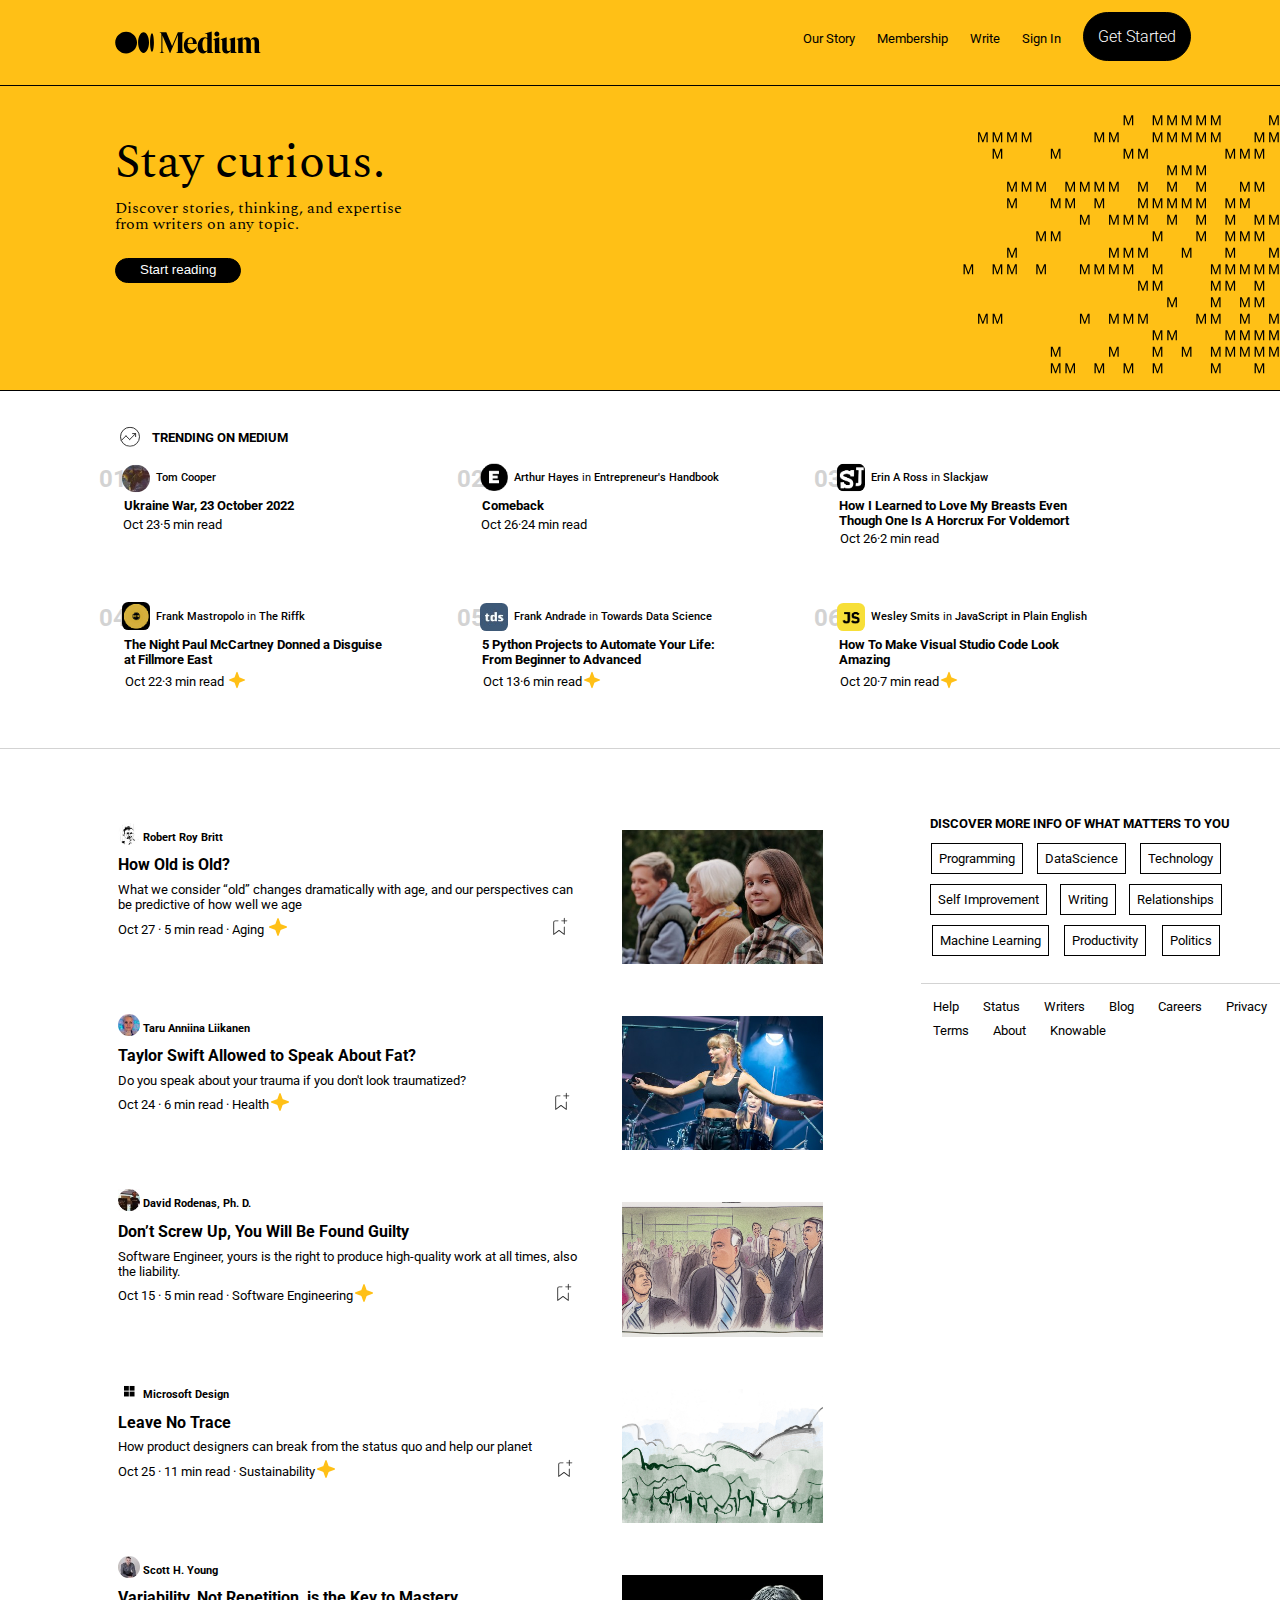
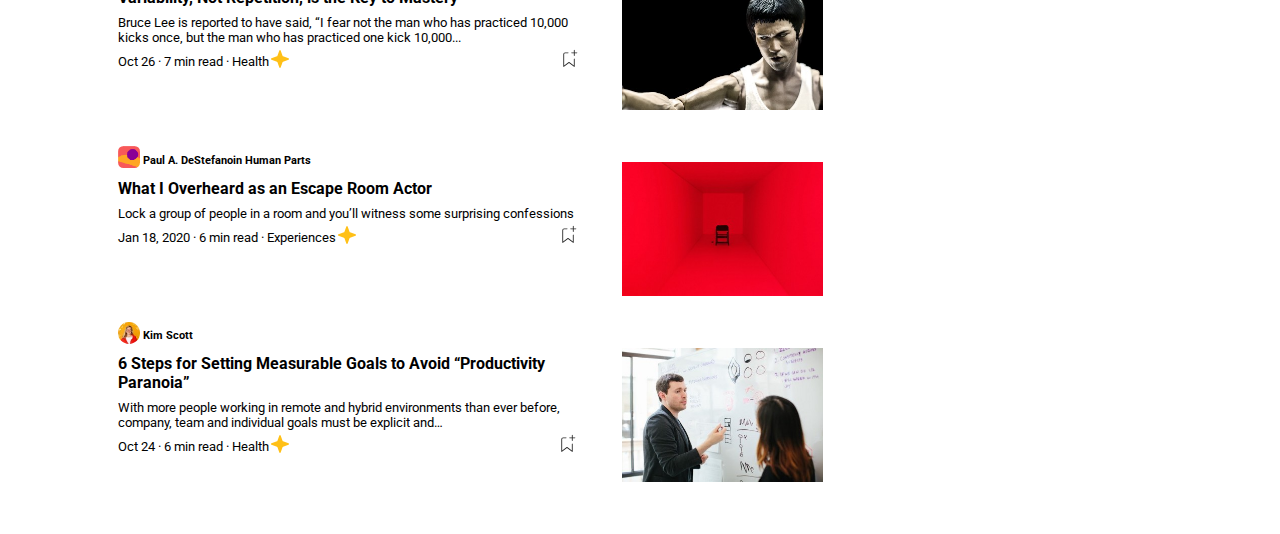
==== commit da412684: "completed" ====
--- a/S5-P-Medium-Clone-Start(1)/index1.html
+++ b/S5-P-Medium-Clone-Start(1)/index1.html
@@ -21,15 +21,17 @@
     <title>Medium</title>
   </head>
   <body>
-    <header>
-      <img src="./assets/imgs/svg/logo.svg" alt="" />
-      <nav>
-        <p>Our Story</p>
-        <p>Membership</p>
-        <p>Write</p>
-        <p>Sign In</p>
-        <button id="buttonuno">Get Started</button>
-      </nav>
+    <header id="navbar">
+      <div>
+        <img src="./assets/imgs/svg/logo.svg" alt="" />
+        <nav>
+          <p>Our Story</p>
+          <p>Membership</p>
+          <p>Write</p>
+          <p>Sign In</p>
+          <button class="button" id="buttonuno">Get Started</button>
+        </nav>
+      </div>
     </header>
     <div id="stay">
       <div id="text">
@@ -9247,48 +9249,289 @@
         </svg>
       </div>
     </div>
-    <main><img id="imgtrending"src="./assets/imgs/svg/trending.svg" alt="">
-      <p id="trending"> 
-    TRENDING ON MEDIUM</p>
-      <div id="classifica">
-        <div id="first3">
+    <main>
+      <div class="divdelmain">
+        <img id="imgtrending" src="./assets/imgs/svg/trending.svg" alt="" />
+        <p id="trending">TRENDING ON MEDIUM</p>
+        <div id="classifica">
+          <div id="first3">
             <p class="num">01</p>
-      <div class="number"> <img id="one"src="./assets/imgs/image01.jpeg" alt="">
-       <p>Tom Cooper</p> 
-       <p>  Ukraine War, 23 October 2022</p>
-        <p class="data">Oct 23·5 min read</p>
-        </div > <p class="num">02</p>
-      <div class="number"> <img id="two"src="./assets/imgs/image02.png" alt=""> <p>
-        Arthur Hayes in Entrepreneur's Handbook </p>
-       <p> Comeback</p>
-       <p class="data"> Oct 26·24 min read</p>
-        </div > <p class="num">03</p>
-      <div class="number"> <img id="three"src="./assets/imgs/image03.jpeg" alt="">
-        <p> Tom Cooper </p>
-        How I Learned to Love My Breasts Even Though One Is A Horcrux For Voldemort <br>
-        <p class="data"> Oct 26·2 min read</p>
-        </div ></div>
-      <div id="last3"> <p class="num">04</p>
-      <div class="number"> <img id="four"src="./assets/imgs/image04.png" alt=""> <p>
-        Frank Mastropolo in The Riffk 
-        <p>The Night Paul McCartney Donned a Disguise at Fillmore East </p><p class="data">
-        Oct 22·3 min read</p>
-        </div > <p class="num">05</p>
-        <div class="number"> <img id="five"src="./assets/imgs/image05.jpeg" alt=""> <p>
-            Frank Andrade in Towards Data Science <p>
-            5 Python Projects to Automate Your Life: <br> From Beginner to Advanced </p> <p class="data">
-            Oct 13·6 min read</p> </div>
-            <p class="num">06</p> <div class="number">
-                
-                <img id="six" src="./assets/imgs/image06.png" alt=""> <p>
-Wesley Smits in JavaScript in Plain English </p>
-<p>
-How To Make Visual Studio Code Look Amazing </p><p class="data" >
-    Oct 20·7 min read </p></div>
-</div>
+            <div class="number">
+              <img id="one" src="./assets/imgs/image01.jpeg" alt="" />
+              <h6>Tom Cooper</h6>
+              <h5>Ukraine War, 23 October 2022</h5>
+              <p id="par" class="data">Oct 23·5 min read</p>
+            </div>
+            <p class="num">02</p>
+            <div class="number">
+              <img id="two" src="./assets/imgs/image02.png" alt="" />
+              <h6>
+                Arthur Hayes
+                <div>in</div>
+                Entrepreneur's Handbook
+              </h6>
+              <h5>Comeback</h5>
+              <p id="par" class="data">Oct 26·24 min read</p>
+            </div>
+            <p class="num">03</p>
+            <div class="number">
+              <img id="three" src="./assets/imgs/image03.jpeg" alt="" />
+              <h6>
+                Erin A Ross
+                <div>in</div>
+                Slackjaw
+              </h6>
+              <h5>
+                How I Learned to Love My Breasts Even Though One Is A Horcrux
+                For Voldemort
+              </h5>
+              <p id="only" class="data">Oct 26·2 min read</p>
+            </div>
+          </div>
+          <div id="last3">
+            <p class="num">04</p>
+            <div class="number">
+              <img id="four" src="./assets/imgs/image04.png" alt="" />
+              <h6>
+                Frank Mastropolo
+                <div>in</div>
+                The Riffk
+              </h6>
 
-                       
-        </main>
-        
+              <h5>
+                The Night Paul McCartney Donned a Disguise at Fillmore East
+              </h5>
+              <p class="data">
+                Oct 22·3 min read
+                <img src="./assets/imgs/svg/star.svg" alt="" />
+              </p>
+            </div>
+            <p class="num">05</p>
+            <div class="number">
+              <img id="five" src="./assets/imgs/image05.jpeg" alt="" />
+              <h6>
+                Frank Andrade
+                <div>in</div>
+                Towards Data Science
+              </h6>
+              <h5>
+                5 Python Projects to Automate Your Life: From Beginner to
+                Advanced
+              </h5>
+              <p class="data">
+                Oct 13·6 min read<img src="./assets/imgs/svg/star.svg" alt="" />
+              </p>
+            </div>
+            <p class="num">06</p>
+            <div class="number">
+              <img id="six" src="./assets/imgs/image06.png" alt="" />
+              <h6>
+                Wesley Smits
+                <div>in</div>
+                JavaScript in Plain English
+              </h6>
+              <h5>How To Make Visual Studio Code Look Amazing</h5>
+              <p class="data">
+                Oct 20·7 min read<img src="./assets/imgs/svg/star.svg" alt="" />
+              </p>
+            </div>
+          </div>
+        </div>
+      </div>
+    </main>
+    <aside>
+      <div class="divdellaside">
+        <div class="divdiv">
+          <div>
+            <h6>
+              <img id="rob" src="./assets/imgs/image07.jpeg" alt="" /> Robert
+              Roy Britt
+            </h6>
+
+            <h5>How Old is Old?</h5>
+            <p>
+              What we consider “old” changes dramatically with age, and our
+              perspectives can be predictive of how well we age
+            </p>
+            <p class="data">
+              Oct 27 · 5 min read · Aging
+              <img src="./assets/imgs/svg/star.svg" alt="" /><img
+                id="b1"
+                class="book"
+                src="./assets/imgs/svg/bookmark.svg"
+                alt=""
+              />
+            </p>
+          </div>
+          <div>
+            <h6>
+              <img id="Taru" src="./assets/imgs/image09.jpeg" alt="" /> Taru
+              Anniina Liikanen
+            </h6>
+            <h5>Taylor Swift Allowed to Speak About Fat?</h5>
+            <p>Do you speak about your trauma if you don't look traumatized?</p>
+            <p class="data">
+              Oct 24 · 6 min read · Health<img
+                src="./assets/imgs/svg/star.svg"
+                alt=""
+              /><img
+                class="book"
+                id="b2"
+                src="./assets/imgs/svg/bookmark.svg"
+                alt=""
+              />
+            </p>
+          </div>
+          <div>
+            <h6>
+              <img src="./assets/imgs/image11.jpeg" alt="" /> David Rodenas, Ph.
+              D.
+            </h6>
+            <h5>Don’t Screw Up, You Will Be Found Guilty</h5>
+            <p>
+              Software Engineer, yours is the right to produce high-quality work
+              at all times, also the liability.
+            </p>
+            <p class="data">
+              Oct 15 · 5 min read · Software Engineering<img
+                src="./assets/imgs/svg/star.svg"
+                alt=""
+              /><img id="b3" src="./assets/imgs/svg/bookmark.svg" alt="" />
+            </p>
+          </div>
+          <div>
+            <h6>
+              <img src="./assets/imgs/image13.png" alt="" /> Microsoft Design
+            </h6>
+            <h5>Leave No Trace</h5>
+            <p>
+              How product designers can break from the status quo and help our
+              planet
+            </p>
+            <p class="data">
+              Oct 25 · 11 min read · Sustainability<img
+                src="./assets/imgs/svg/star.svg"
+                alt=""
+              /><img id="b4" src="./assets/imgs/svg/bookmark.svg" alt="" />
+            </p>
+          </div>
+          <div>
+            <h6>
+              <img id="scott" src="./assets/imgs/image15.jpeg" alt="" /> Scott
+              H. Young
+            </h6>
+            <h5>Variability, Not Repetition, is the Key to Mastery</h5>
+            <p>
+              Bruce Lee is reported to have said, “I fear not the man who has
+              practiced 10,000 kicks once, but the man who has practiced one
+              kick 10,000...
+            </p>
+            <p class="data">
+              Oct 26 · 7 min read · Health<img
+                src="./assets/imgs/svg/star.svg"
+                alt=""
+              /><img id="b5" src="./assets/imgs/svg/bookmark.svg" alt="" />
+            </p>
+          </div>
+          <div>
+            <h6>
+              <img id="paul" src="./assets/imgs/image17.png" alt="" /> Paul A.
+              DeStefanoin Human Parts
+            </h6>
+            <h5>What I Overheard as an Escape Room Actor</h5>
+            <p>
+              Lock a group of people in a room and you’ll witness some
+              surprising confessions
+            </p>
+            <p class="data">
+              Jan 18, 2020 · 6 min read · Experiences<img
+                src="./assets/imgs/svg/star.svg"
+                alt=""
+              /><img id="b6" src="./assets/imgs/svg/bookmark.svg" alt="" />
+            </p>
+          </div>
+          <div>
+            <h6>
+              <img id="kim" src="./assets/imgs/image19.jpeg" alt="" /> Kim Scott
+            </h6>
+            <h5>
+              6 Steps for Setting Measurable Goals to Avoid “Productivity
+              Paranoia”
+            </h5>
+            <p>
+              With more people working in remote and hybrid environments than
+              ever before, company, team and individual goals must be explicit
+              and…
+            </p>
+            <p class="data">
+              Oct 24 · 6 min read · Health<img
+                src="./assets/imgs/svg/star.svg"
+                alt=""
+              /><img id="b7" src="./assets/imgs/svg/bookmark.svg" alt="" />
+            </p>
+          </div>
+        </div>
+        <div class="articolidue">
+          <div>
+            <img
+              id="bamb"
+              class="part"
+              src="./assets/imgs/image08.jpeg"
+              alt=""
+            />
+          </div>
+          <div>
+            <img class="part" src="./assets/imgs/image10.jpeg" alt="" />
+          </div>
+          <div>
+            <img class="part" src="./assets/imgs/image12.png" alt="" />
+          </div>
+          <div>
+            <img
+              id="lst2"
+              class="part"
+              src="./assets/imgs/image14.png"
+              alt=""
+            />
+          </div>
+          <div>
+            <img
+              id="lst1"
+              class="part"
+              src="./assets/imgs/image16.jpg"
+              alt=""
+            />
+          </div>
+          <div>
+            <img
+              id="lst"
+              class="part"
+              src="./assets/imgs/image18.jpeg"
+              alt=""
+            />
+          </div>
+          <div>
+            <img id="lst" class="part" src="./assets/imgs/image20.jpg" alt="" />
+          </div>
+        </div>
+        <div class="articolitre">
+          <h4>DISCOVER MORE INFO OF WHAT MATTERS TO YOU</h4>
+          <div id="span">
+            <span>Programming</span> <span>DataScience</span>
+            <span>Technology</span> <span>Self Improvement</span>
+            <span>Writing</span> <span>Relationships</span>
+            <span> Machine Learning</span> <span>Productivity</span>
+            <span>Politics</span>
+          </div>
+          <div id="spandue">
+            <span>Help</span> <span>Status</span> <span>Writers</span>
+            <span>Blog</span> <span>Careers</span> <span>Privacy</span>
+            <span> Terms</span> <span>About</span>
+            <span>Knowable</span>
+          </div>
+        </div>
+      </div>
+    </aside>
   </body>
+  <script src="./assets/js/script.js"></script>
 </html>
--- a/S5-P-Medium-Clone-Start(1)/assets/css/style.css
+++ b/S5-P-Medium-Clone-Start(1)/assets/css/style.css
@@ -12,13 +12,17 @@
   font-family: Roboto, sans-serif;
   font-weight: 300;
   font-size: medium;
-  margin-right: -108px;
-  margin-left: -106px;
-}
-
-nav {
+
+  width: 100%;
+}
+header div {
+  width: 100%;
   display: flex;
   justify-content: space-between;
+}
+header div img {
+  position: relative;
+  left: 62px;
 }
 
 nav p {
@@ -30,12 +34,15 @@
   color: white;
   border: 1px solid black;
   background: black;
-  width: 117px;
-  height: 46px;
   font-family: Roboto, sans-serif;
   font-weight: 300;
   font-size: medium;
+  position: relative;
   cursor: pointer;
+  top: -6px;
+}
+.button {
+  background-color: green;
 }
 #text {
   margin-left: 70px;
@@ -71,6 +78,7 @@
   padding-bottom: 5px;
   padding-right: 24px;
   padding-left: 24px;
+  cursor: pointer;
 }
 #classifica {
   display: flex;
@@ -114,8 +122,8 @@
   color: lightgrey;
   font-weight: bolder;
   position: relative;
-  top: -12px;
-  right: -2px;
+  top: -38px;
+  right: -115px;
 }
 #one {
   border-radius: 59px;
@@ -152,3 +160,633 @@
 main img {
   margin-top: 6px;
 }
+#classifica {
+  display: flex;
+  flex-wrap: wrap;
+  flex-direction: column;
+}
+.number {
+  width: 314px;
+  text-align: initial;
+  position: relative;
+  left: -18px;
+}
+.number h6 {
+  position: relative;
+  top: -8px;
+  width: 361px;
+  font-weight: 500;
+}
+
+#first3 {
+  display: flex;
+  justify-content: space-evenly;
+  flex-direction: row;
+  margin-bottom: 35px;
+}
+#last3 {
+  display: flex;
+  justify-content: space-evenly;
+  flex-direction: row;
+  margin-bottom: 42px;
+  margin-top: 18px;
+}
+
+#trending {
+  margin-top: 39px;
+  font-size: small;
+  font-weight: bold;
+  margin-bottom: 34px;
+  margin-left: 76px;
+  margin-left: 130px;
+  position: relative;
+  left: 181px;
+}
+#imgtrending {
+  float: left;
+  margin-left: 92px;
+  margin-top: -8px;
+  position: relative;
+  left: 179px;
+}
+main {
+  font-family: roboto, sans-serif;
+
+  width: 100%;
+}
+.num {
+  font-size: x-large;
+  color: lightgrey;
+  font-weight: bolder;
+  position: relative;
+  top: -38px;
+  right: -115px;
+}
+#one {
+  border-radius: 59px;
+  transform: scale(0.7);
+  float: left;
+  position: relative;
+  top: -24px;
+}
+#two {
+  transform: scale(0.7);
+  float: left;
+  position: relative;
+  top: -24px;
+}
+#three {
+  border-radius: 9px;
+  transform: scale(0.7);
+  float: left;
+  position: relative;
+  top: -24px;
+}
+#four {
+  border-radius: 9px;
+  transform: scale(0.7);
+  float: left;
+  position: relative;
+  top: -24px;
+}
+#five {
+  border-radius: 9px;
+  transform: scale(0.7);
+  float: left;
+  position: relative;
+  top: -24px;
+}
+#six {
+  border-radius: 9px;
+  transform: scale(0.7);
+  float: left;
+  position: relative;
+  top: -24px;
+}
+main p {
+  margin-left: 12px;
+}
+main img {
+  margin-top: 6px;
+}
+
+.articoli {
+  display: flex;
+  flex-direction: column;
+  width: 29%;
+}
+.articoli div {
+  margin: 33px;
+}
+#last3 {
+  margin-bottom: 42px;
+}
+#rob {
+  border-radius: 100%;
+}
+#Taru {
+  border-radius: 100%;
+}
+#scott {
+  border-radius: 100%;
+}
+#paul {
+  border-radius: 25%;
+}
+#kim {
+  border-radius: 100%;
+}
+aside .divdellaside {
+  display: flex;
+}
+.part {
+  width: 158px;
+  display: flex;
+}
+.articolidue {
+  display: flex;
+  flex-direction: column;
+}
+
+.articolitre {
+  display: flex;
+  flex-direction: column;
+  width: 29%;
+  margin-top: 26px;
+  position: relative;
+  left: -47px;
+}
+#span {
+  display: flex;
+  flex-wrap: wrap;
+
+  justify-content: space-around;
+  width: 382px;
+  margin-top: 9px;
+}
+
+#span span {
+  border: 1px solid black;
+  margin: 5px;
+  padding: 7px;
+}
+.articolitre h4 {
+  position: relative;
+  left: 14px;
+  font-weight: bolder;
+}
+aside .divdellaside {
+  font-family: roboto, sans-serif;
+}
+aside .divdellaside {
+  position: relative;
+  left: 151px;
+}
+header + img {
+  position: relative;
+  left: -134px;
+}
+h6 div {
+  font-weight: 400;
+  display: inline;
+}
+main h5 {
+  font-weight: bolder;
+  position: relative;
+  left: 8px;
+  top: -19px;
+  width: 351px;
+}
+.number p {
+  position: relative;
+  top: 1px;
+  left: -3px;
+}
+#par {
+  position: relative;
+  top: 13px;
+  left: -32px;
+}
+#only {
+  position: relative;
+  top: 16px;
+}
+.data img {
+  position: relative;
+  top: 4px;
+}
+.divdelmain {
+  position: relative;
+  left: -87px;
+}
+header img {
+  position: relative;
+  left: -138px;
+}
+#imgtrending {
+  float: left;
+  margin-left: -103px;
+  margin-top: -8px;
+  position: relative;
+  left: 249px;
+}
+#trending {
+  margin-top: 39px;
+  font-size: small;
+  font-weight: bold;
+  margin-bottom: 34px;
+  margin-left: 76px;
+  margin-left: -69px;
+  position: relative;
+  left: 251px;
+}
+#one {
+  border-radius: 59px;
+  transform: scale(0.7);
+  float: left;
+  position: relative;
+  top: -1px;
+}
+#two {
+  transform: scale(0.7);
+  float: left;
+  position: relative;
+  top: -3px;
+}
+#three {
+  border-radius: 9px;
+  transform: scale(0.7);
+  float: left;
+  position: relative;
+  top: -2px;
+}
+#four {
+  border-radius: 9px;
+  transform: scale(0.7);
+  float: left;
+  position: relative;
+  top: -3px;
+}
+#five {
+  border-radius: 9px;
+  transform: scale(0.7);
+  float: left;
+  position: relative;
+  top: -2px;
+}
+#six {
+  border-radius: 9px;
+  transform: scale(0.7);
+  float: left;
+  position: relative;
+  top: -2px;
+}
+.number {
+  width: 314px;
+  text-align: initial;
+  position: relative;
+  left: 102px;
+  top: -25px;
+}
+main {
+  font-family: roboto, sans-serif;
+  width: 84%;
+}
+#par {
+  position: relative;
+  top: -37px;
+  left: -5px;
+}
+#only {
+  position: relative;
+  top: -38px;
+}
+.number p {
+  position: relative;
+  top: -48px;
+  left: -3px;
+}
+main h5 {
+  font-weight: bolder;
+  position: relative;
+  left: 8px;
+  top: -19px;
+  width: 259px;
+}
+header div img {
+  position: relative;
+  left: 62px;
+  width: 146px;
+}
+nav p {
+  margin-right: 22px;
+  font-size: small;
+  font-weight: 400;
+}
+nav {
+  display: flex;
+  position: relative;
+  right: 89px;
+}
+#text {
+  margin-left: 115px;
+  width: 100%;
+}
+header div img {
+  position: relative;
+  left: 115px;
+  width: 146px;
+}
+aside .divdellaside {
+  position: relative;
+  left: 0px;
+}
+aside {
+  border-top: 1px solid lightgray;
+}
+#classifica {
+  display: flex;
+  flex-wrap: wrap;
+  flex-direction: column;
+  margin-bottom: -69px;
+}
+#last3 {
+  margin-bottom: 42px;
+  margin-top: -39px;
+}
+.articoli {
+  display: flex;
+  flex-direction: column;
+  width: 36%;
+  position: relative;
+  left: 80px;
+}
+.part {
+  width: 193px;
+  display: flex;
+  position: relative;
+
+  left: 45px;
+  margin-bottom: 100px;
+}
+.articolidue div {
+  position: relative;
+  top: 81px;
+  right: -49px;
+}
+.articolitre {
+  display: flex;
+  flex-direction: column;
+  width: 29%;
+  margin-top: 26px;
+  position: relative;
+  left: 151px;
+}
+.articolitre {
+  display: flex;
+  flex-direction: column;
+  width: 29%;
+  margin-top: 26px;
+  position: relative;
+  left: 151px;
+
+  height: 259px;
+}
+
+#spandue span {
+  margin: 5px;
+  padding: 7px;
+}
+#spandue {
+  position: relative;
+  top: 280px;
+  left: -280px;
+  display: flex;
+  height: 54px;
+  flex-wrap: wrap;
+  width: 1274px;
+}
+.articolitre {
+  display: flex;
+  flex-direction: column;
+  width: 87%;
+  margin-top: 26px;
+  position: relative;
+  left: 151px;
+
+  height: 236px;
+  margin-bottom: 88px;
+}
+aside .divdellaside {
+  position: relative;
+  left: 118px;
+  width: 80%;
+}
+aside .divdellaside {
+  position: relative;
+  left: 118px;
+  width: 50%;
+}
+.divdiv div {
+  width: 471px;
+}
+.part {
+  width: 193px;
+  display: flex;
+  position: relative;
+  left: -16px;
+  margin-bottom: 100px;
+}
+#spandue {
+  position: relative;
+  top: 46px;
+  left: 6px;
+  display: flex;
+  height: 54px;
+  flex-wrap: wrap;
+  width: 1134px;
+  width: 413px;
+}
+#span {
+  display: flex;
+  flex-wrap: wrap;
+  justify-content: space-around;
+  width: 382px;
+  margin-top: 76px;
+}
+.divdiv {
+  margin-top: 30px;
+}
+.divdiv div h6 {
+  position: relative;
+  top: 15px;
+}
+.divdiv div img {
+  width: 22px;
+  position: relative;
+  top: 4px;
+}
+.divdiv div p {
+  position: relative;
+  top: -19px;
+}
+.part {
+  width: 201px;
+  display: flex;
+  position: relative;
+  left: -16px;
+
+  margin-bottom: 52px;
+}
+#span {
+  display: flex;
+  flex-wrap: wrap;
+  justify-content: space-around;
+  width: 382px;
+  margin-top: 21px;
+}
+.divdiv .data {
+  font-size: small;
+  position: relative;
+  top: -33px;
+}
+.data {
+  font-size: small;
+  position: relative;
+  top: -33px;
+}
+.divdiv h5 {
+  font-size: medium;
+}
+
+.divdiv div p {
+  position: relative;
+  top: -19px;
+  font-size: smaller;
+}
+
+#b1 {
+  position: relative;
+  left: 259px;
+}
+#b2 {
+  position: relative;
+  left: 259px;
+}
+#b3 {
+  position: relative;
+  left: 259px;
+}
+#b3 {
+  position: relative;
+  left: 177px;
+}
+#b4 {
+  position: relative;
+  left: 216px;
+}
+#b5 {
+  position: relative;
+  left: 267px;
+}
+#b6 {
+  position: relative;
+  left: 199px;
+}
+#b7 {
+  position: relative;
+  left: 265px;
+}
+.articolitre h4 {
+  position: relative;
+  left: 1px;
+  font-weight: bolder;
+  width: 379px;
+  top: 24px;
+}
+#span {
+  display: flex;
+  flex-wrap: wrap;
+  justify-content: space-around;
+  width: 358px;
+  margin-top: 14px;
+  /* border-bottom: 1px solid lightgrey; */
+  margin-bottom: 2px;
+  margin-left: -17px;
+}
+.articolitre h4 {
+  position: relative;
+  left: -11px;
+  font-weight: bolder;
+  width: 379px;
+  top: 24px;
+  font-size: small;
+}
+#span {
+  display: flex;
+  flex-wrap: wrap;
+  justify-content: space-around;
+  width: 304px;
+  margin-top: 14px;
+  /* border-bottom: 1px solid lightgrey; */
+  margin-bottom: 2px;
+  font-size: small;
+  margin-left: -17px;
+}
+.articolitre {
+  display: flex;
+  flex-direction: column;
+  width: 40%;
+  margin-top: 26px;
+  position: relative;
+  left: 151px;
+
+  height: 236px;
+  margin-bottom: 88px;
+}
+#spandue {
+  position: relative;
+  top: 20px;
+  left: -20px;
+  display: flex;
+  height: 54px;
+  flex-wrap: wrap;
+  width: 1134px;
+  width: 413px;
+  font-size: small;
+  border-top: 1px solid lightgray;
+  padding-top: 11px;
+  line-height: 0px;
+}
+#stay {
+  display: flex;
+  justify-content: space-between;
+  font-family: Spectral, serif;
+  background-color: #ffc016;
+  border-bottom: 1px solid black;
+  padding-top: 94px;
+}
+header {
+  display: flex;
+  justify-content: space-around;
+  border-bottom: 1px solid black;
+  padding: 18px;
+  padding-right: 18px;
+  padding-left: 18px;
+  background-color: #ffc016;
+  padding-left: 0px;
+  padding-right: 0px;
+  font-family: Roboto, sans-serif;
+  font-weight: 300;
+  font-size: medium;
+  width: 100%;
+  position: fixed;
+  z-index: 10;
+}
+
+.bgColor {
+  background-color: white;
+  color: black;
+  border-bottom: 1px solid lightgray;
+  transition: background-color 0.5s ease-in;
+}
